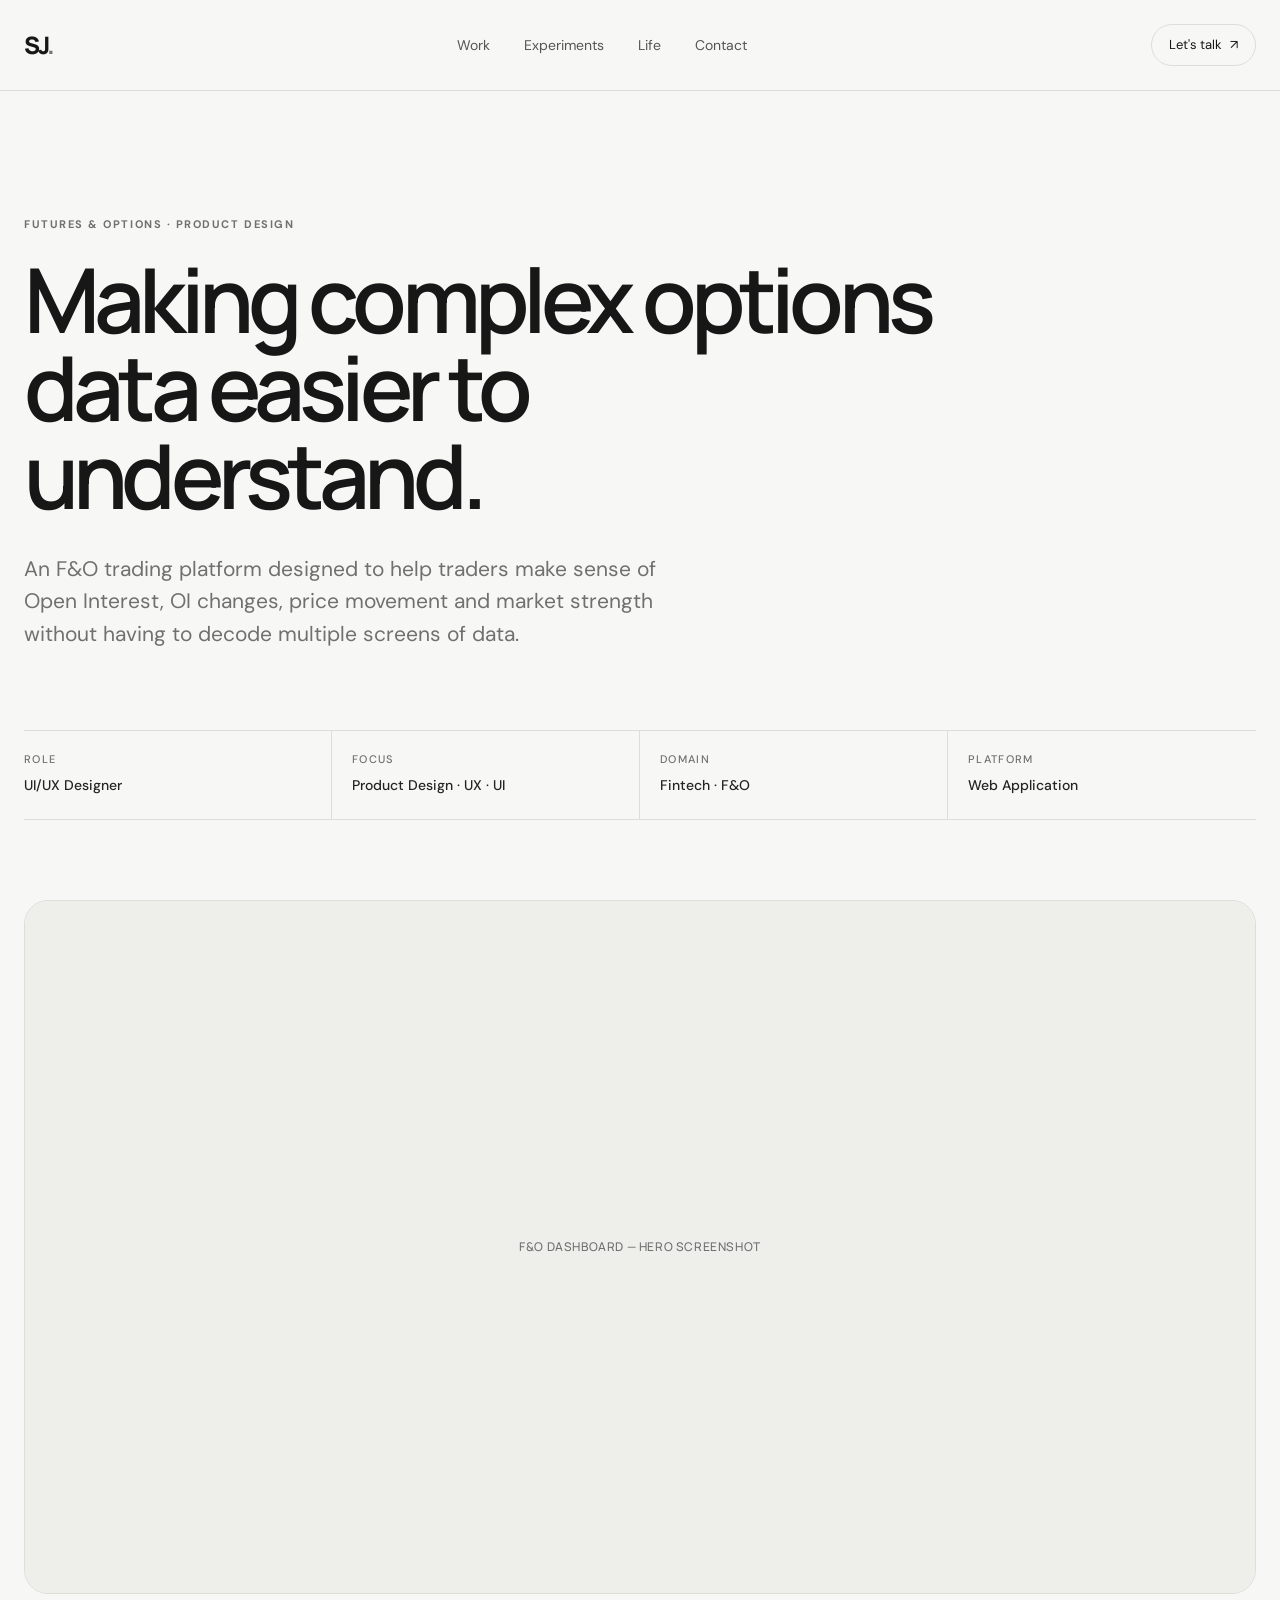
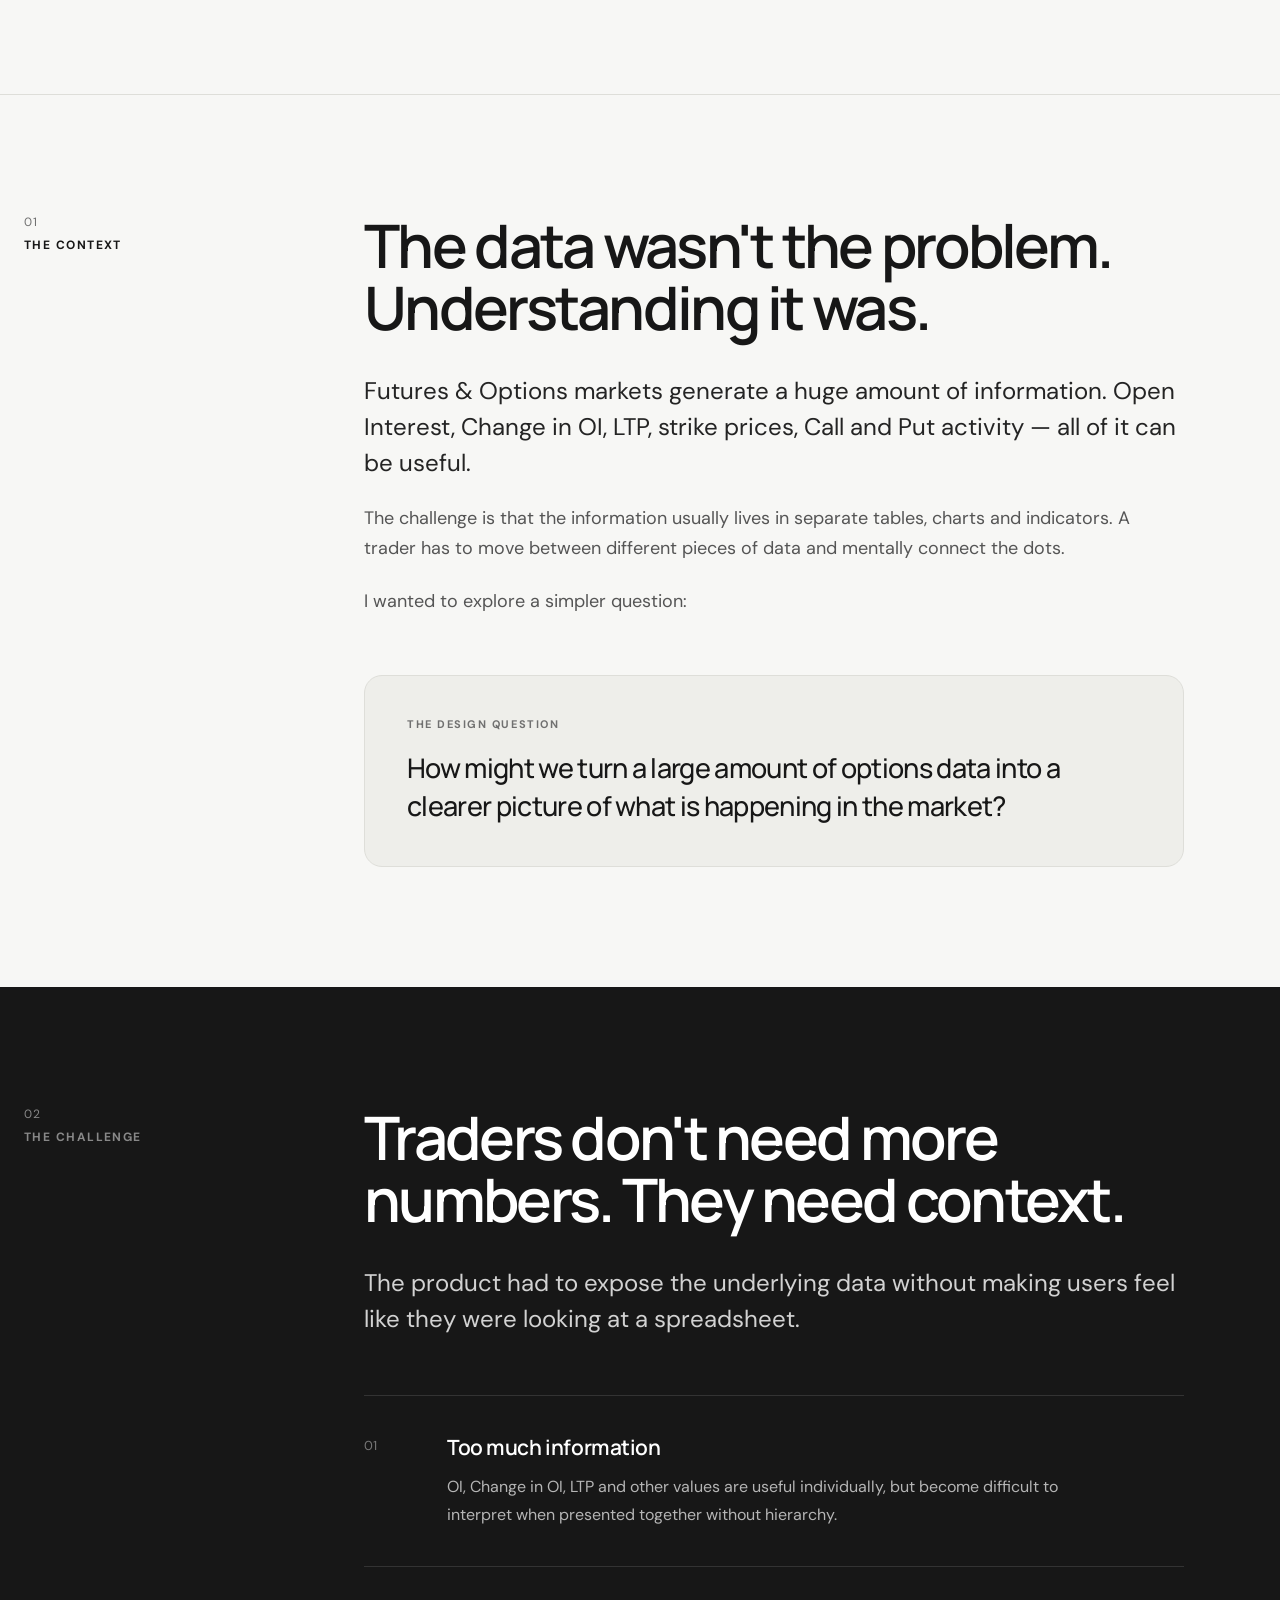
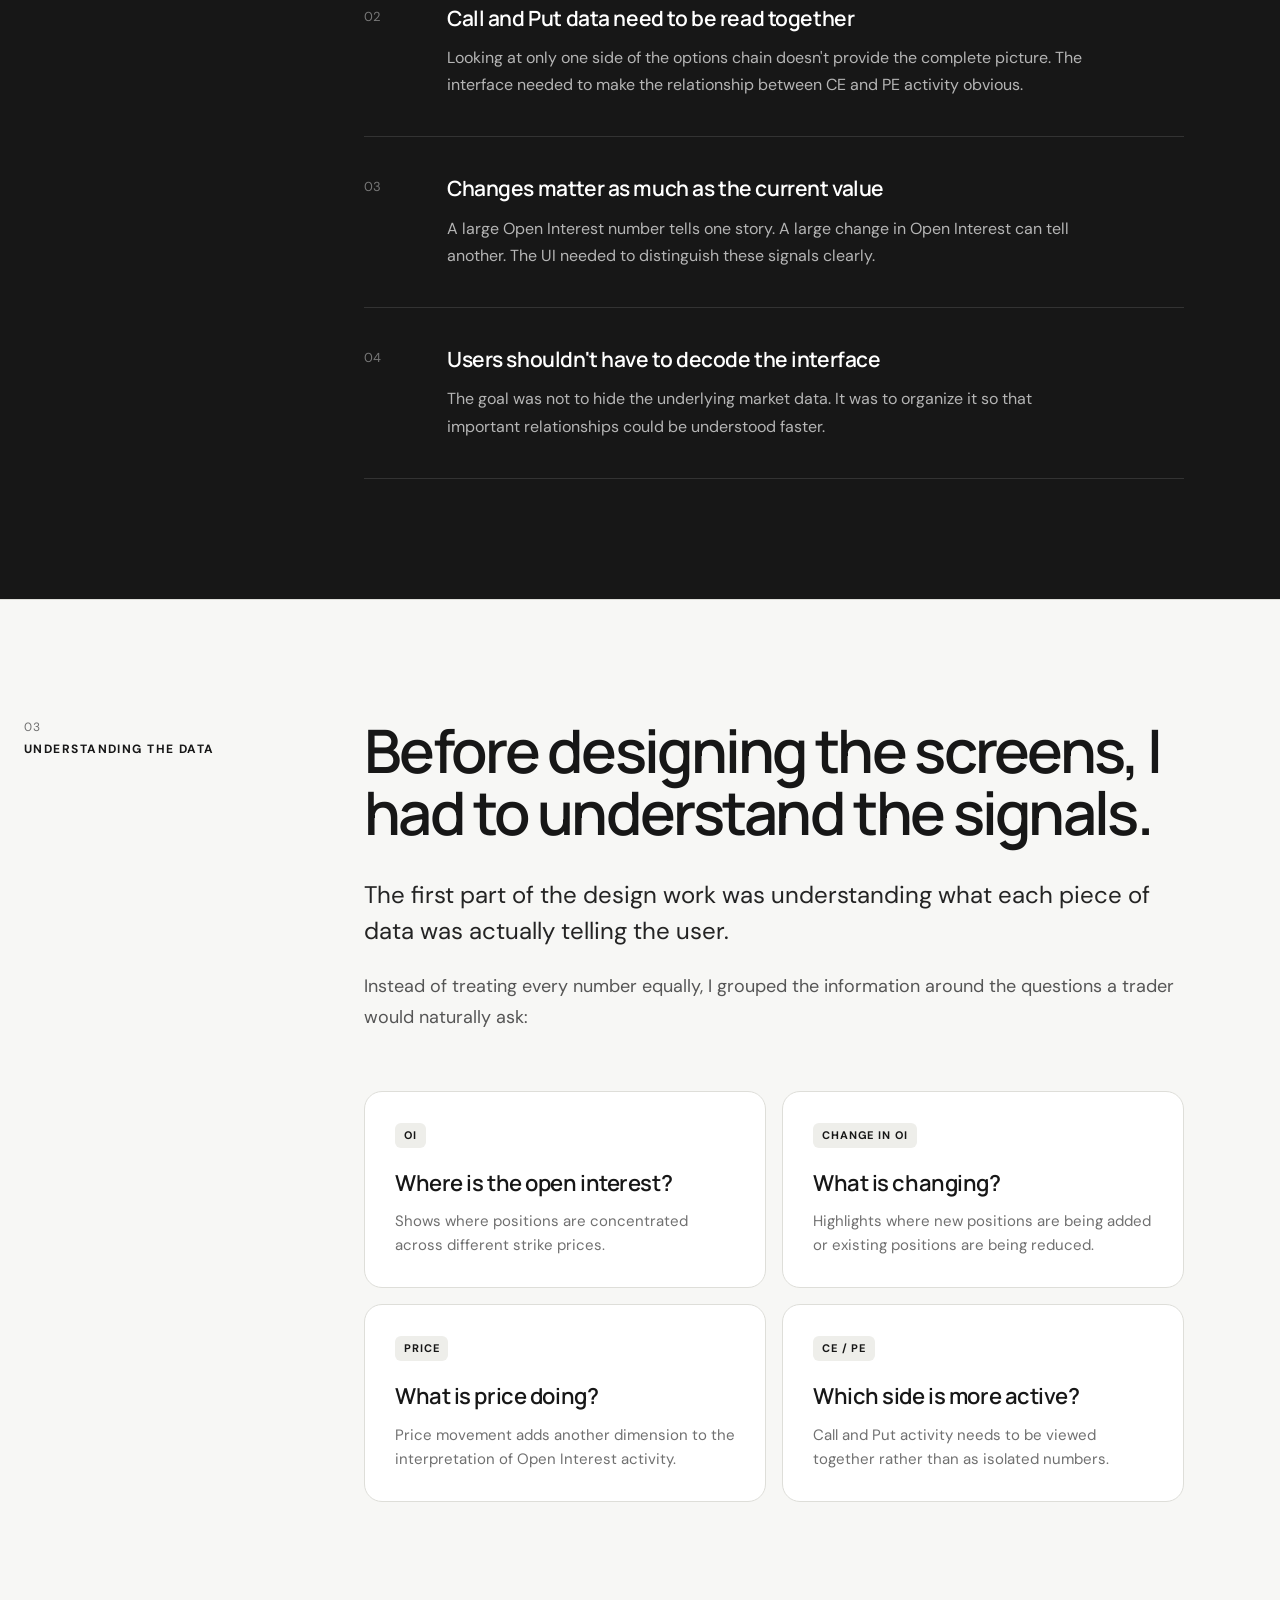
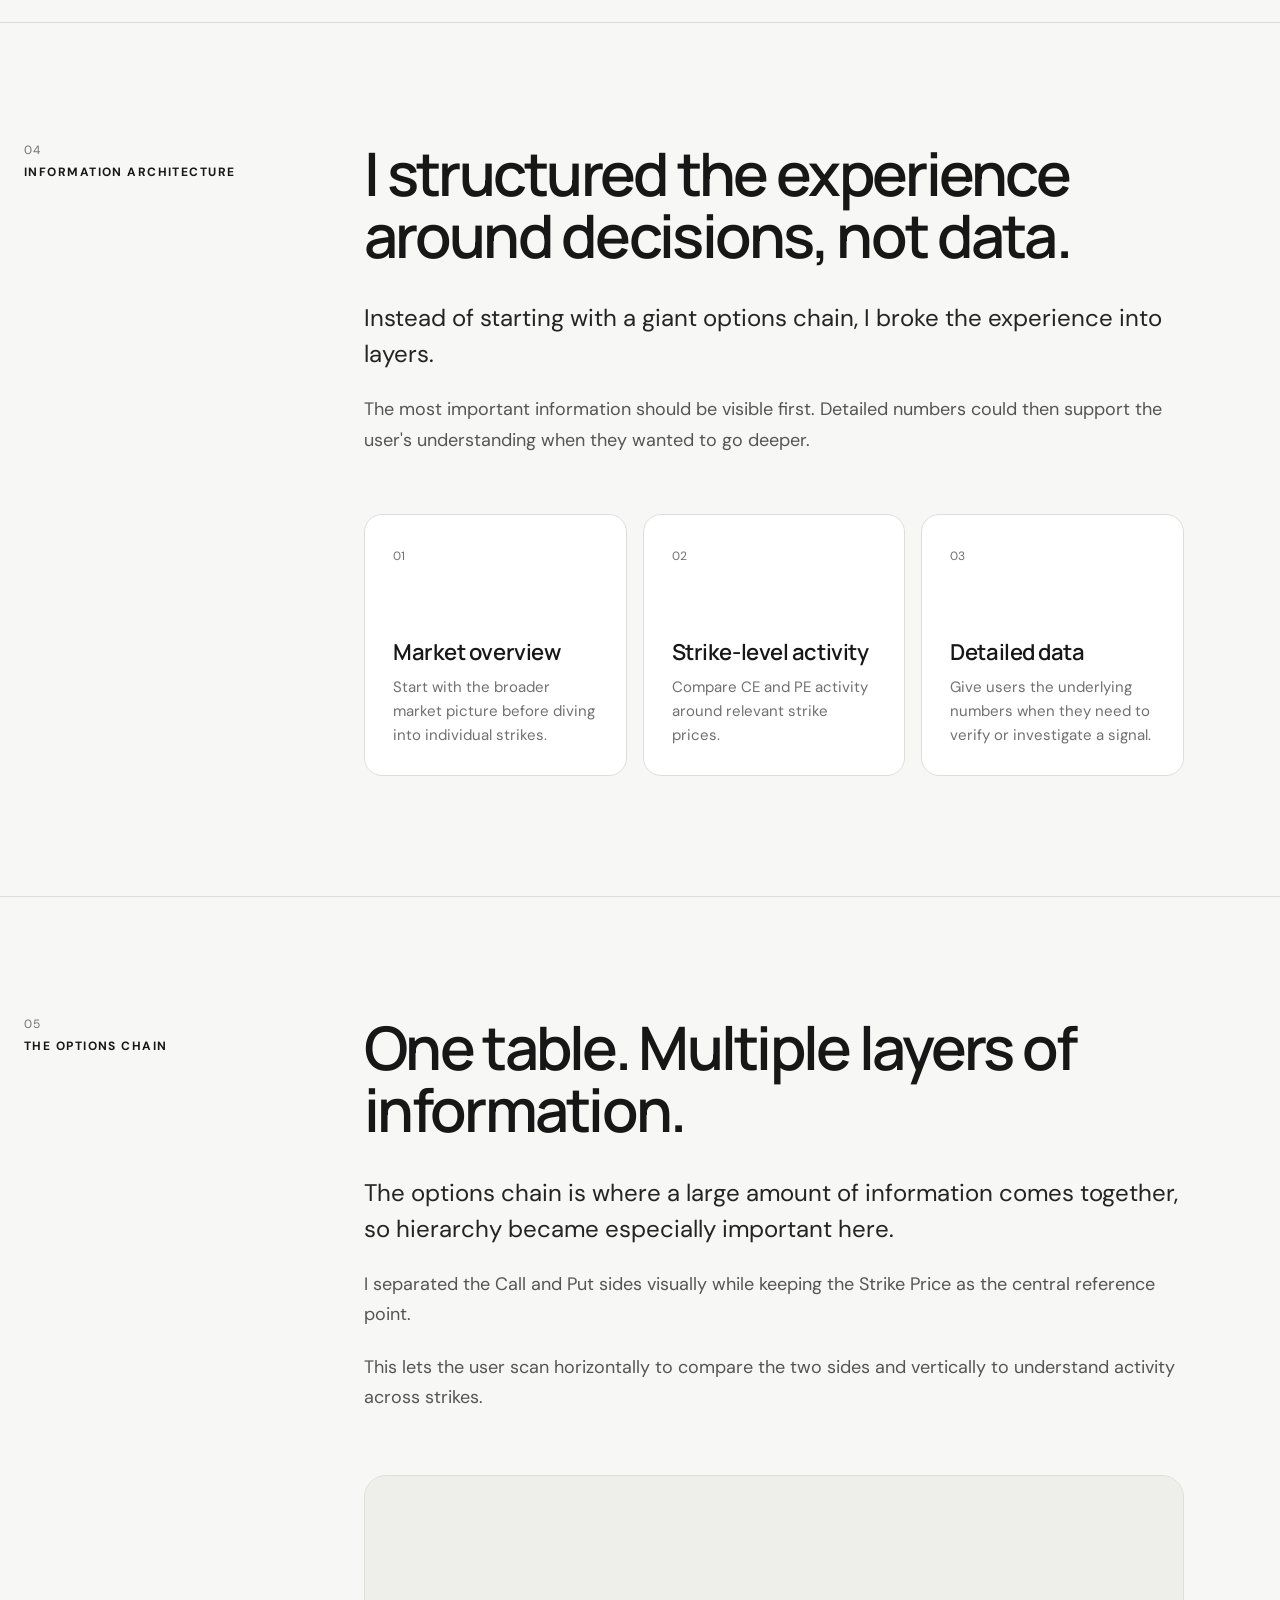
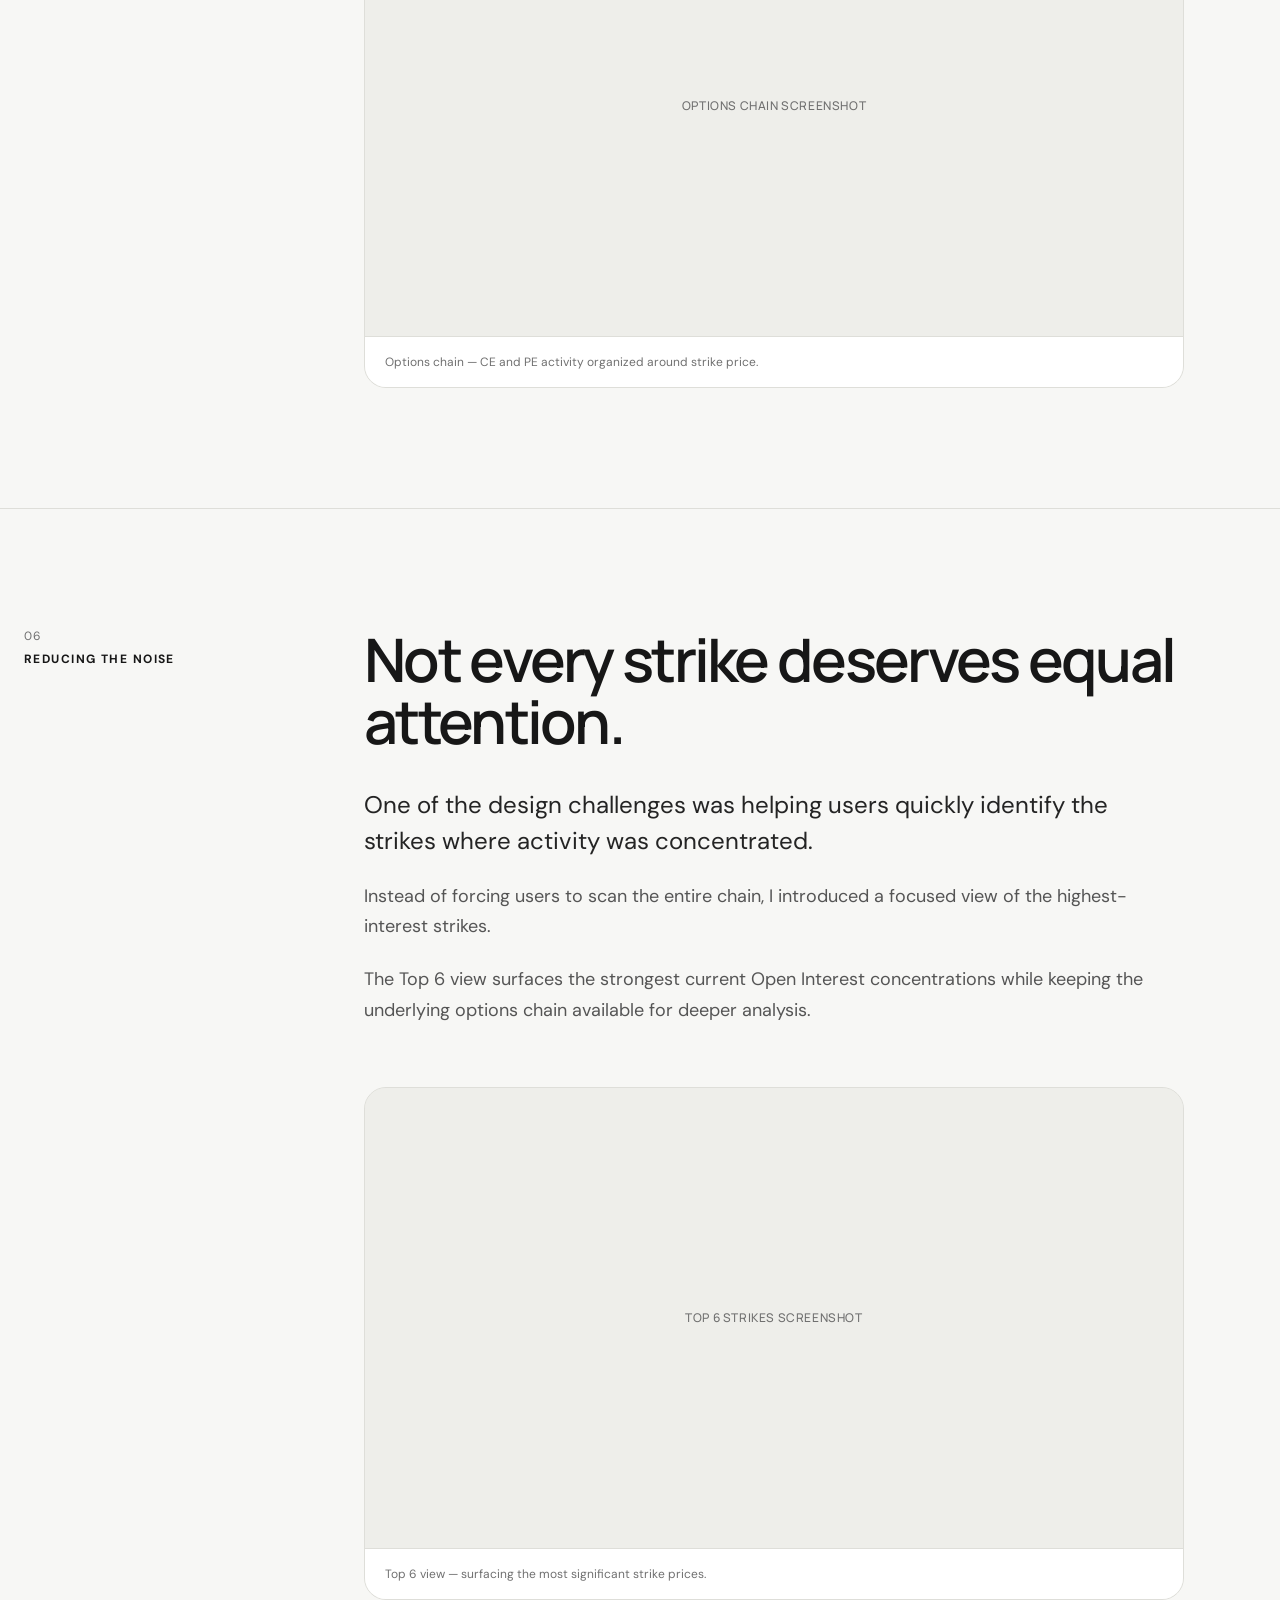
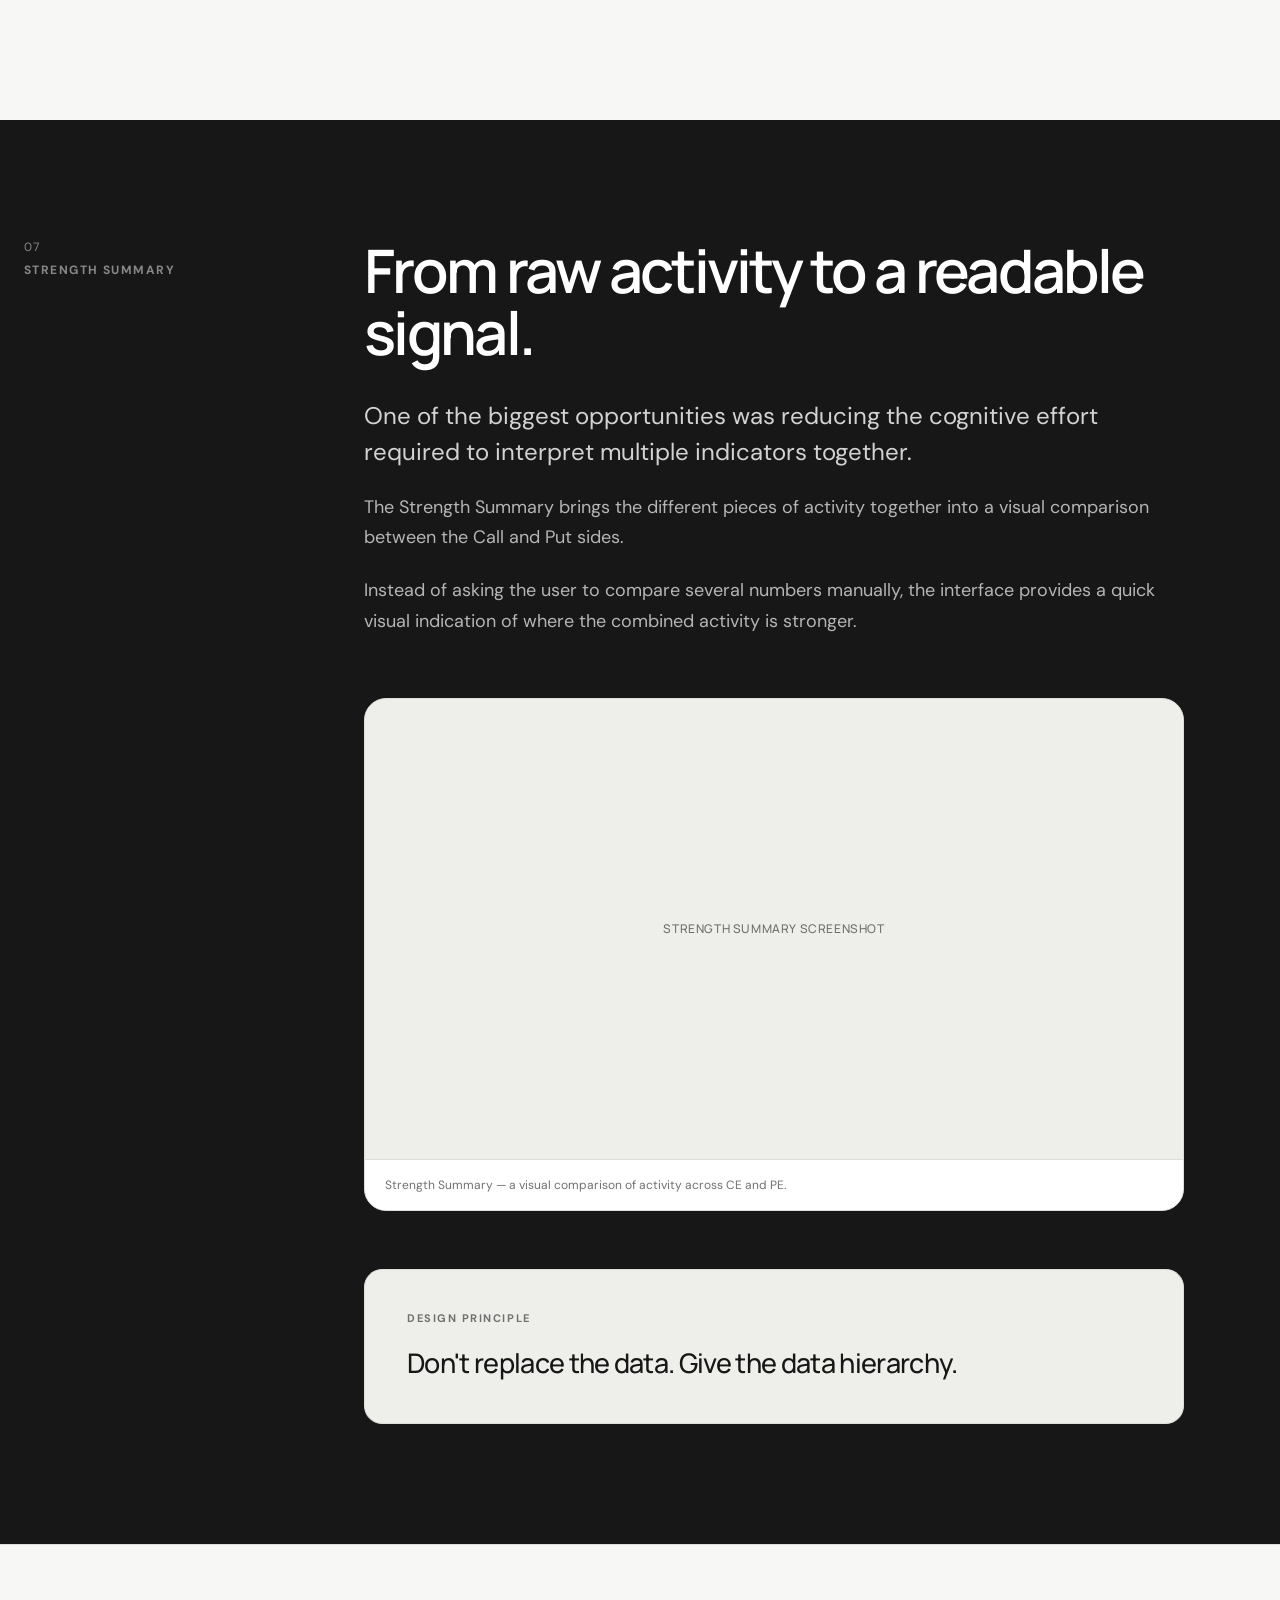
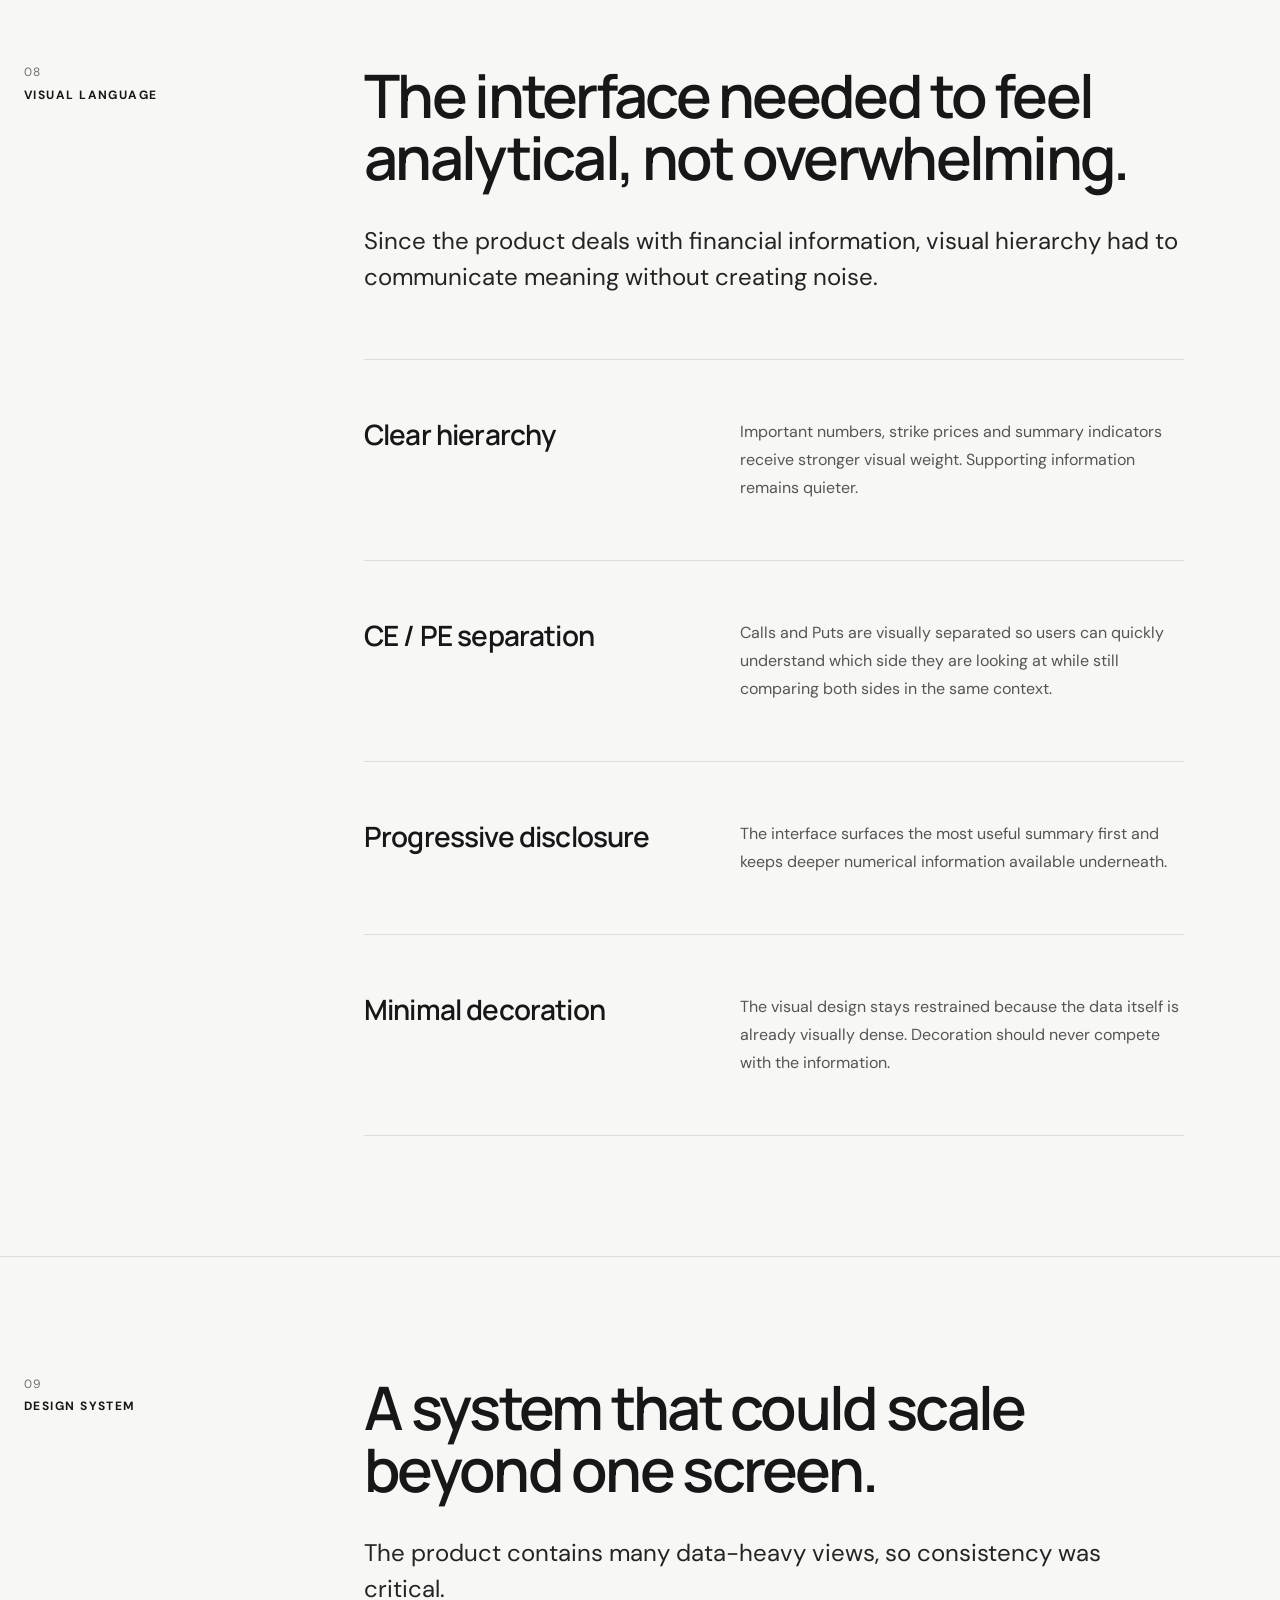
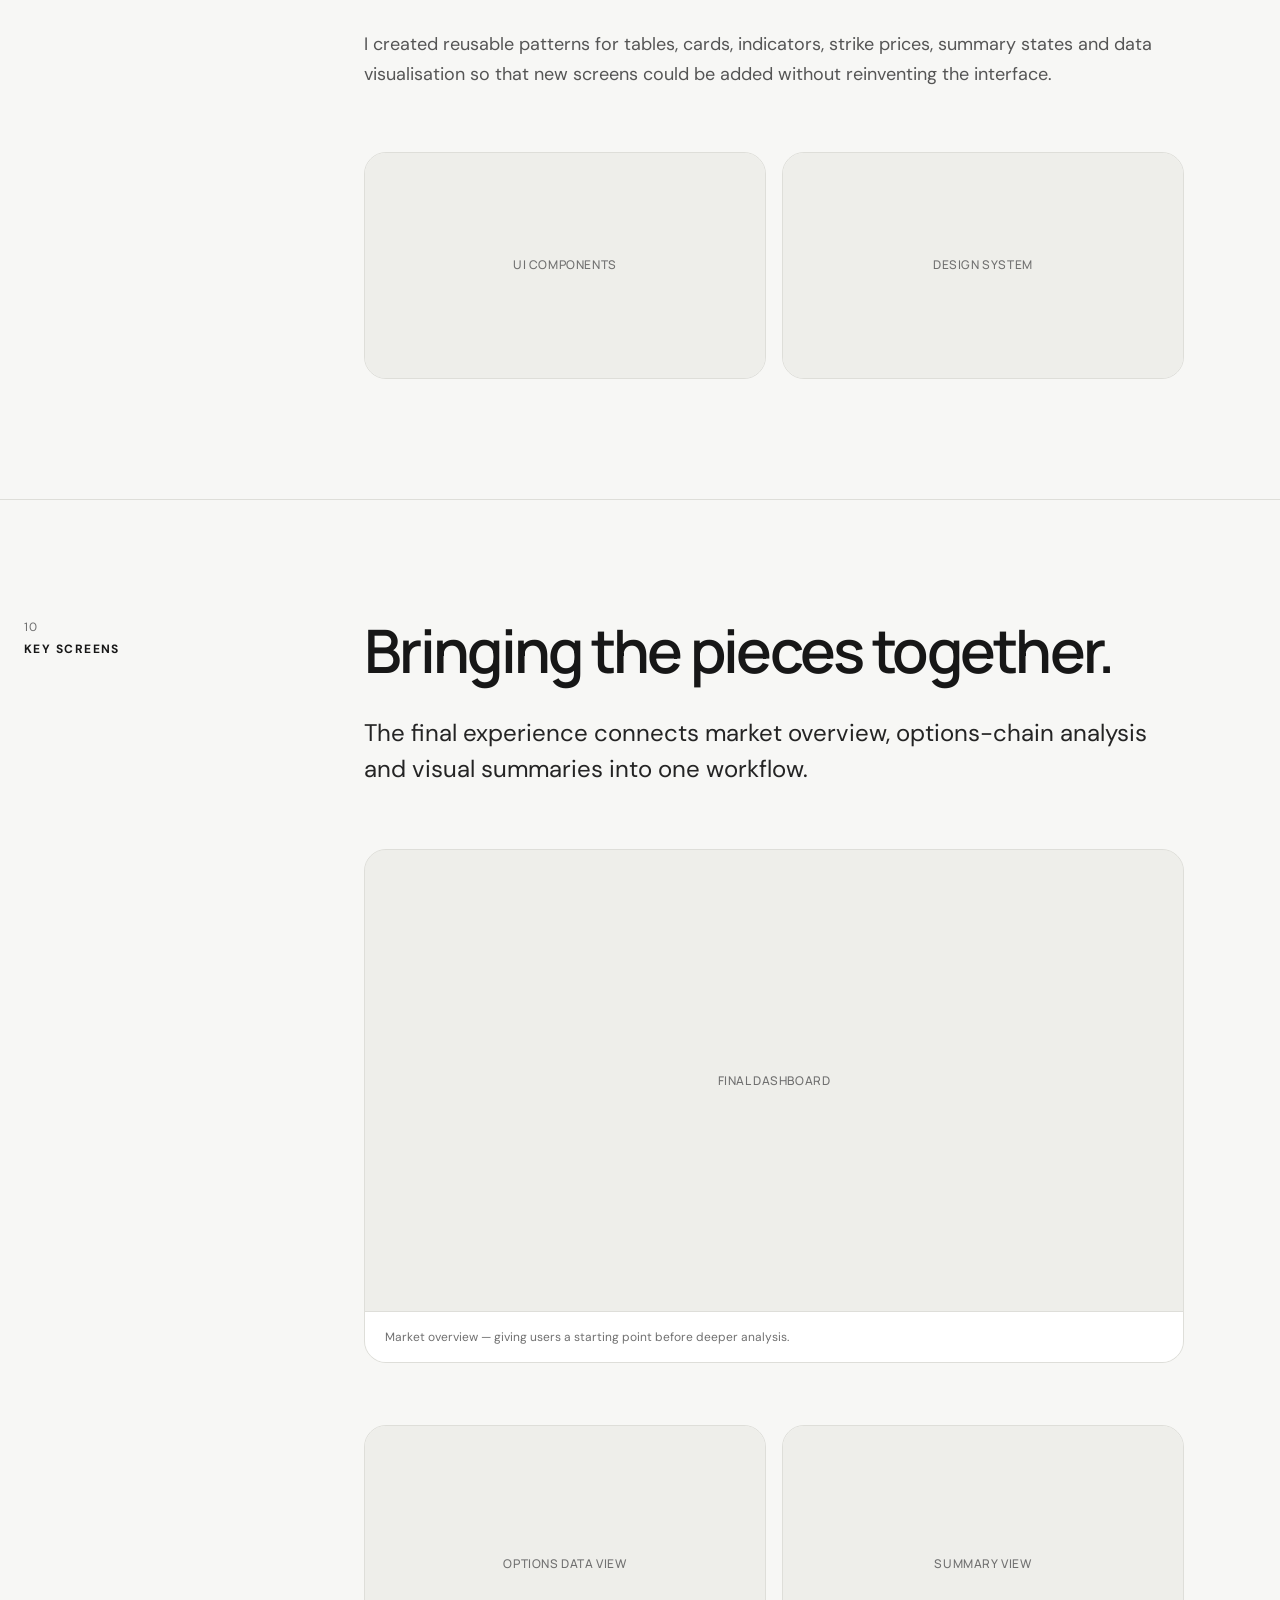
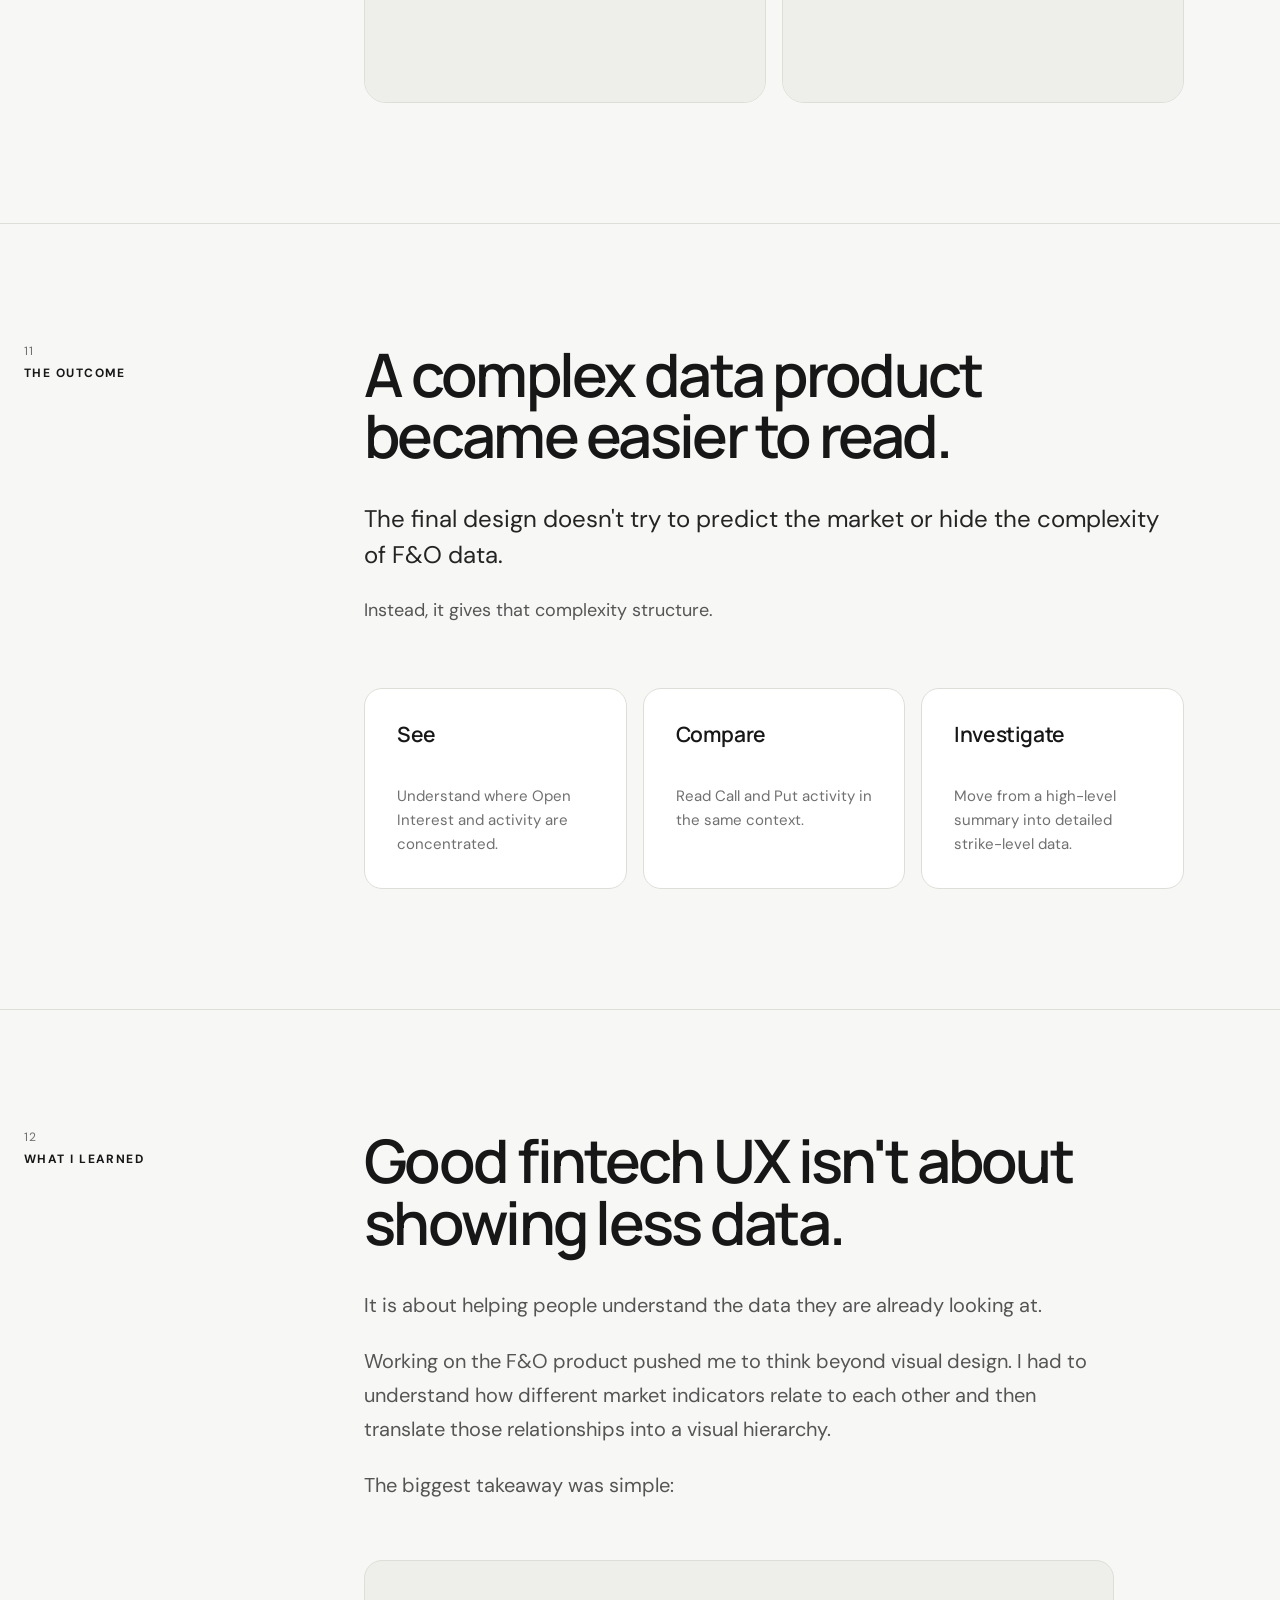
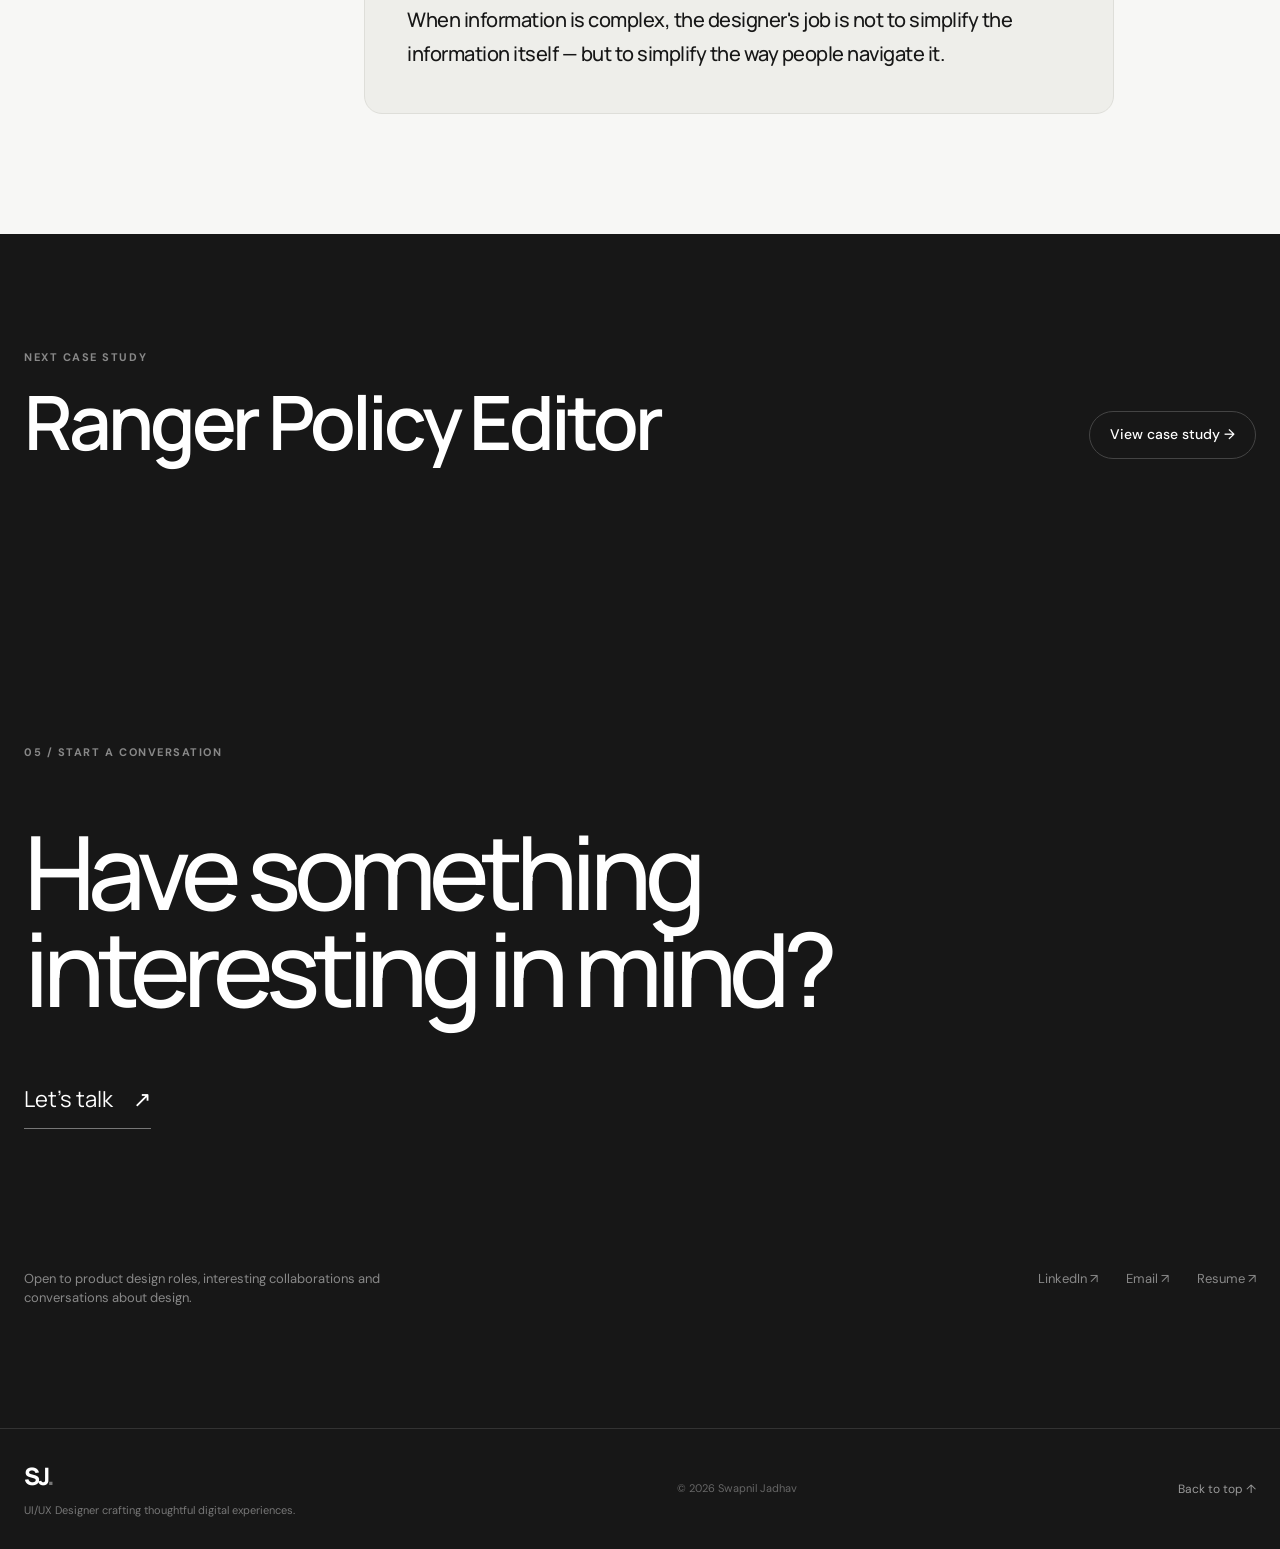
==== fno.html @ 817f6195 "first commit homepage done" ====
<!DOCTYPE html>
<html lang="en">

<head>

  <meta charset="UTF-8" />
  <meta
    name="viewport"
    content="width=device-width, initial-scale=1.0"
  />

  <title>F&O Trading Platform — UX Case Study | Swapnil Jadhav</title>

  <meta
    name="description"
    content="UX case study by Swapnil Jadhav — designing a clearer way to understand Futures & Options market data."
  />

  <!-- Fonts -->
  <link rel="preconnect" href="https://fonts.googleapis.com">
  <link rel="preconnect" href="https://fonts.gstatic.com" crossorigin>

  <link
    href="https://fonts.googleapis.com/css2?family=DM+Sans:wght@400;500;600;700&family=Manrope:wght@400;500;600;700&display=swap"
    rel="stylesheet"
  >

  <!-- Shared portfolio CSS -->
  <link rel="stylesheet" href="css/style.css">

  <!-- Shared case-study CSS -->
  <link rel="stylesheet" href="css/case-study.css">

</head>


<body>


  <!-- =====================================================
       HEADER
  ====================================================== -->

  <header class="site-header">

    <div class="container nav-wrapper">

      <a href="index.html" class="logo">
        SJ<span>.</span>
      </a>

      <nav
        class="main-nav"
        aria-label="Main navigation"
      >

        <a href="index.html#work">
          Work
        </a>

        <a href="index.html#experiments">
          Experiments
        </a>

        <a href="index.html#life">
          Life
        </a>

        <a href="index.html#contact">
          Contact
        </a>

      </nav>

      <a
        href="index.html#contact"
        class="nav-cta"
      >
        Let's talk
        <span>↗</span>
      </a>

      <button
        class="menu-toggle"
        type="button"
        aria-label="Open navigation menu"
      >
        <span></span>
        <span></span>
      </button>

    </div>

  </header>


  <!-- =====================================================
       MAIN
  ====================================================== -->

  <main>


    <!-- =====================================================
         HERO
    ====================================================== -->

    <header class="hero">

      <div class="container">

        <span class="eyebrow">
          Futures & Options · Product Design
        </span>

        <h1>
          Making complex options data easier to understand.
        </h1>

        <p class="hero-intro">
          An F&O trading platform designed to help traders make sense of
          Open Interest, OI changes, price movement and market strength
          without having to decode multiple screens of data.
        </p>


        <!-- HERO META -->

        <div class="hero-meta">

          <div class="meta-item">

            <span class="meta-label">
              Role
            </span>

            <span class="meta-value">
              UI/UX Designer
            </span>

          </div>


          <div class="meta-item">

            <span class="meta-label">
              Focus
            </span>

            <span class="meta-value">
              Product Design · UX · UI
            </span>

          </div>


          <div class="meta-item">

            <span class="meta-label">
              Domain
            </span>

            <span class="meta-value">
              Fintech · F&O
            </span>

          </div>


          <div class="meta-item">

            <span class="meta-label">
              Platform
            </span>

            <span class="meta-value">
              Web Application
            </span>

          </div>

        </div>


        <!-- HERO IMAGE -->

        <div class="hero-image reveal">

          <div class="image-placeholder">
            F&O DASHBOARD — HERO SCREENSHOT
          </div>

        </div>

      </div>

    </header>


    <!-- =====================================================
         01 — THE CONTEXT
    ====================================================== -->

    <section class="case-study-section section-border">

      <div class="container section-grid">


        <div class="section-aside">

          <div class="section-number">
            01
          </div>

          <div class="section-label">
            The context
          </div>

        </div>


        <div class="content reveal">

          <h2>
            The data wasn't the problem.
            Understanding it was.
          </h2>


          <p class="lead">
            Futures & Options markets generate a huge amount of information.
            Open Interest, Change in OI, LTP, strike prices, Call and Put
            activity — all of it can be useful.
          </p>


          <p>
            The challenge is that the information usually lives in separate
            tables, charts and indicators. A trader has to move between
            different pieces of data and mentally connect the dots.
          </p>


          <p>
            I wanted to explore a simpler question:
          </p>


          <div class="insight">

            <div class="insight-label">
              The design question
            </div>

            <p>
              How might we turn a large amount of options data into a
              clearer picture of what is happening in the market?
            </p>

          </div>

        </div>

      </div>

    </section>


    <!-- =====================================================
         02 — THE CHALLENGE
    ====================================================== -->

    <section class="case-study-section dark-section">

      <div class="container section-grid">


        <div class="section-aside">

          <div class="section-number">
            02
          </div>

          <div class="section-label">
            The challenge
          </div>

        </div>


        <div class="content reveal">

          <h2>
            Traders don't need more numbers.
            They need context.
          </h2>


          <p class="lead">
            The product had to expose the underlying data without making
            users feel like they were looking at a spreadsheet.
          </p>


          <div class="problem-list">


            <div class="problem-item">

              <div class="num">
                01
              </div>

              <div>

                <h3>
                  Too much information
                </h3>

                <p>
                  OI, Change in OI, LTP and other values are useful
                  individually, but become difficult to interpret when
                  presented together without hierarchy.
                </p>

              </div>

            </div>


            <div class="problem-item">

              <div class="num">
                02
              </div>

              <div>

                <h3>
                  Call and Put data need to be read together
                </h3>

                <p>
                  Looking at only one side of the options chain doesn't
                  provide the complete picture. The interface needed to
                  make the relationship between CE and PE activity obvious.
                </p>

              </div>

            </div>


            <div class="problem-item">

              <div class="num">
                03
              </div>

              <div>

                <h3>
                  Changes matter as much as the current value
                </h3>

                <p>
                  A large Open Interest number tells one story. A large
                  change in Open Interest can tell another. The UI needed
                  to distinguish these signals clearly.
                </p>

              </div>

            </div>


            <div class="problem-item">

              <div class="num">
                04
              </div>

              <div>

                <h3>
                  Users shouldn't have to decode the interface
                </h3>

                <p>
                  The goal was not to hide the underlying market data.
                  It was to organize it so that important relationships
                  could be understood faster.
                </p>

              </div>

            </div>


          </div>

        </div>

      </div>

    </section>


    <!-- =====================================================
         03 — UNDERSTANDING THE DATA
    ====================================================== -->

    <section class="case-study-section section-border">

      <div class="container section-grid">


        <div class="section-aside">

          <div class="section-number">
            03
          </div>

          <div class="section-label">
            Understanding the data
          </div>

        </div>


        <div class="content reveal">

          <h2>
            Before designing the screens,
            I had to understand the signals.
          </h2>


          <p class="lead">
            The first part of the design work was understanding what each
            piece of data was actually telling the user.
          </p>


          <p>
            Instead of treating every number equally, I grouped the
            information around the questions a trader would naturally ask:
          </p>


          <div class="data-grid">


            <div class="data-card">

              <span class="tag">
                OI
              </span>

              <h3>
                Where is the open interest?
              </h3>

              <p>
                Shows where positions are concentrated across different
                strike prices.
              </p>

            </div>


            <div class="data-card">

              <span class="tag">
                CHANGE IN OI
              </span>

              <h3>
                What is changing?
              </h3>

              <p>
                Highlights where new positions are being added or existing
                positions are being reduced.
              </p>

            </div>


            <div class="data-card">

              <span class="tag">
                PRICE
              </span>

              <h3>
                What is price doing?
              </h3>

              <p>
                Price movement adds another dimension to the interpretation
                of Open Interest activity.
              </p>

            </div>


            <div class="data-card">

              <span class="tag">
                CE / PE
              </span>

              <h3>
                Which side is more active?
              </h3>

              <p>
                Call and Put activity needs to be viewed together rather
                than as isolated numbers.
              </p>

            </div>


          </div>

        </div>

      </div>

    </section>


    <!-- =====================================================
         04 — INFORMATION ARCHITECTURE
    ====================================================== -->

    <section class="case-study-section section-border">

      <div class="container section-grid">


        <div class="section-aside">

          <div class="section-number">
            04
          </div>

          <div class="section-label">
            Information architecture
          </div>

        </div>


        <div class="content reveal">

          <h2>
            I structured the experience
            around decisions, not data.
          </h2>


          <p class="lead">
            Instead of starting with a giant options chain, I broke the
            experience into layers.
          </p>


          <p>
            The most important information should be visible first.
            Detailed numbers could then support the user's understanding
            when they wanted to go deeper.
          </p>


          <div class="story-grid">


            <div class="story-card">

              <span>
                01
              </span>

              <h3>
                Market overview
              </h3>

              <p>
                Start with the broader market picture before diving into
                individual strikes.
              </p>

            </div>


            <div class="story-card">

              <span>
                02
              </span>

              <h3>
                Strike-level activity
              </h3>

              <p>
                Compare CE and PE activity around relevant strike prices.
              </p>

            </div>


            <div class="story-card">

              <span>
                03
              </span>

              <h3>
                Detailed data
              </h3>

              <p>
                Give users the underlying numbers when they need to verify
                or investigate a signal.
              </p>

            </div>


          </div>

        </div>

      </div>

    </section>


    <!-- =====================================================
         05 — THE OPTIONS CHAIN
    ====================================================== -->

    <section class="case-study-section section-border">

      <div class="container section-grid">


        <div class="section-aside">

          <div class="section-number">
            05
          </div>

          <div class="section-label">
            The options chain
          </div>

        </div>


        <div class="content reveal">

          <h2>
            One table.
            Multiple layers of information.
          </h2>


          <p class="lead">
            The options chain is where a large amount of information comes
            together, so hierarchy became especially important here.
          </p>


          <p>
            I separated the Call and Put sides visually while keeping the
            Strike Price as the central reference point.
          </p>


          <p>
            This lets the user scan horizontally to compare the two sides
            and vertically to understand activity across strikes.
          </p>


          <div class="showcase">

            <div class="image-placeholder">
              OPTIONS CHAIN SCREENSHOT
            </div>

            <div class="caption">
              Options chain — CE and PE activity organized around strike price.
            </div>

          </div>

        </div>

      </div>

    </section>


    <!-- =====================================================
         06 — TOP 6
    ====================================================== -->

    <section class="case-study-section section-border">

      <div class="container section-grid">


        <div class="section-aside">

          <div class="section-number">
            06
          </div>

          <div class="section-label">
            Reducing the noise
          </div>

        </div>


        <div class="content reveal">

          <h2>
            Not every strike deserves
            equal attention.
          </h2>


          <p class="lead">
            One of the design challenges was helping users quickly identify
            the strikes where activity was concentrated.
          </p>


          <p>
            Instead of forcing users to scan the entire chain, I introduced
            a focused view of the highest-interest strikes.
          </p>


          <p>
            The Top 6 view surfaces the strongest current Open Interest
            concentrations while keeping the underlying options chain
            available for deeper analysis.
          </p>


          <div class="showcase">

            <div class="image-placeholder">
              TOP 6 STRIKES SCREENSHOT
            </div>

            <div class="caption">
              Top 6 view — surfacing the most significant strike prices.
            </div>

          </div>

        </div>

      </div>

    </section>


    <!-- =====================================================
         07 — STRENGTH SUMMARY
    ====================================================== -->

    <section class="case-study-section dark-section">

      <div class="container section-grid">


        <div class="section-aside">

          <div class="section-number">
            07
          </div>

          <div class="section-label">
            Strength summary
          </div>

        </div>


        <div class="content reveal">

          <h2>
            From raw activity
            to a readable signal.
          </h2>


          <p class="lead">
            One of the biggest opportunities was reducing the cognitive
            effort required to interpret multiple indicators together.
          </p>


          <p>
            The Strength Summary brings the different pieces of activity
            together into a visual comparison between the Call and Put sides.
          </p>


          <p>
            Instead of asking the user to compare several numbers manually,
            the interface provides a quick visual indication of where the
            combined activity is stronger.
          </p>


          <div class="showcase">

            <div class="image-placeholder">
              STRENGTH SUMMARY SCREENSHOT
            </div>

            <div class="caption">
              Strength Summary — a visual comparison of activity across CE and PE.
            </div>

          </div>


          <div class="insight insight-dark">

            <div class="insight-label">
              Design principle
            </div>

            <p>
              Don't replace the data. Give the data hierarchy.
            </p>

          </div>

        </div>

      </div>

    </section>


    <!-- =====================================================
         08 — VISUAL LANGUAGE
    ====================================================== -->

    <section class="case-study-section section-border">

      <div class="container section-grid">


        <div class="section-aside">

          <div class="section-number">
            08
          </div>

          <div class="section-label">
            Visual language
          </div>

        </div>


        <div class="content reveal">

          <h2>
            The interface needed
            to feel analytical, not overwhelming.
          </h2>


          <p class="lead">
            Since the product deals with financial information, visual
            hierarchy had to communicate meaning without creating noise.
          </p>


          <div class="decision-list">


            <div class="decision">

              <h3>
                Clear hierarchy
              </h3>

              <p>
                Important numbers, strike prices and summary indicators
                receive stronger visual weight. Supporting information
                remains quieter.
              </p>

            </div>


            <div class="decision">

              <h3>
                CE / PE separation
              </h3>

              <p>
                Calls and Puts are visually separated so users can quickly
                understand which side they are looking at while still
                comparing both sides in the same context.
              </p>

            </div>


            <div class="decision">

              <h3>
                Progressive disclosure
              </h3>

              <p>
                The interface surfaces the most useful summary first and
                keeps deeper numerical information available underneath.
              </p>

            </div>


            <div class="decision">

              <h3>
                Minimal decoration
              </h3>

              <p>
                The visual design stays restrained because the data itself
                is already visually dense. Decoration should never compete
                with the information.
              </p>

            </div>


          </div>

        </div>

      </div>

    </section>


    <!-- =====================================================
         09 — DESIGN SYSTEM
    ====================================================== -->

    <section class="case-study-section section-border">

      <div class="container section-grid">


        <div class="section-aside">

          <div class="section-number">
            09
          </div>

          <div class="section-label">
            Design system
          </div>

        </div>


        <div class="content reveal">

          <h2>
            A system that could
            scale beyond one screen.
          </h2>


          <p class="lead">
            The product contains many data-heavy views, so consistency was
            critical.
          </p>


          <p>
            I created reusable patterns for tables, cards, indicators,
            strike prices, summary states and data visualisation so that
            new screens could be added without reinventing the interface.
          </p>


          <div class="two-images">


            <div class="showcase">

              <div class="image-placeholder">
                UI COMPONENTS
              </div>

            </div>


            <div class="showcase">

              <div class="image-placeholder">
                DESIGN SYSTEM
              </div>

            </div>


          </div>

        </div>

      </div>

    </section>


    <!-- =====================================================
         10 — KEY SCREENS
    ====================================================== -->

    <section class="case-study-section section-border">

      <div class="container section-grid">


        <div class="section-aside">

          <div class="section-number">
            10
          </div>

          <div class="section-label">
            Key screens
          </div>

        </div>


        <div class="content reveal">

          <h2>
            Bringing the pieces together.
          </h2>


          <p class="lead">
            The final experience connects market overview, options-chain
            analysis and visual summaries into one workflow.
          </p>


          <div class="showcase">

            <div class="image-placeholder">
              FINAL DASHBOARD
            </div>

            <div class="caption">
              Market overview — giving users a starting point before deeper analysis.
            </div>

          </div>


          <div class="two-images">


            <div class="showcase">

              <div class="image-placeholder">
                OPTIONS DATA VIEW
              </div>

              <div class="caption">
                Detailed options data.
              </div>

            </div>


            <div class="showcase">

              <div class="image-placeholder">
                SUMMARY VIEW
              </div>

              <div class="caption">
                Condensed market summary.
              </div>

            </div>


          </div>

        </div>

      </div>

    </section>


    <!-- =====================================================
         11 — OUTCOME
    ====================================================== -->

    <section class="case-study-section section-border">

      <div class="container section-grid">


        <div class="section-aside">

          <div class="section-number">
            11
          </div>

          <div class="section-label">
            The outcome
          </div>

        </div>


        <div class="content reveal">

          <h2>
            A complex data product
            became easier to read.
          </h2>


          <p class="lead">
            The final design doesn't try to predict the market or hide the
            complexity of F&O data.
          </p>


          <p>
            Instead, it gives that complexity structure.
          </p>


          <div class="outcome-grid">


            <div class="outcome-card flex-column ">

              <h3>
                See
              </h3>

              <p>
                Understand where Open Interest and activity are concentrated.
              </p>

            </div>


            <div class="outcome-card flex-column ">

              <h3>
                Compare
              </h3>

              <p>
                Read Call and Put activity in the same context.
              </p>

            </div>


            <div class="outcome-card flex-column ">

              <h3>
                Investigate
              </h3>

              <p>
                Move from a high-level summary into detailed strike-level data.
              </p>

            </div>


          </div>

        </div>

      </div>

    </section>


    <!-- =====================================================
         12 — WHAT I LEARNED
    ====================================================== -->

    <section class="case-study-section section-border">

      <div class="container section-grid">


        <div class="section-aside">

          <div class="section-number">
            12
          </div>

          <div class="section-label">
            What I learned
          </div>

        </div>


        <div class="content reflection reveal">

          <h2>
            Good fintech UX isn't about
            showing less data.
          </h2>


          <p>
            It is about helping people understand the data they are already
            looking at.
          </p>


          <p>
            Working on the F&O product pushed me to think beyond visual
            design. I had to understand how different market indicators
            relate to each other and then translate those relationships
            into a visual hierarchy.
          </p>


          <p>
            The biggest takeaway was simple:
          </p>


          <div class="insight">

            <p>
              When information is complex, the designer's job is not to
              simplify the information itself — but to simplify the way
              people navigate it.
            </p>

          </div>

        </div>

      </div>

    </section>


    <!-- =====================================================
         NEXT PROJECT
    ====================================================== -->

    <section class="next-project">

      <div class="container next-project-inner">


        <div>

          <span class="eyebrow">
            Next case study
          </span>

          <h2>
            Ranger Policy Editor
          </h2>

        </div>


        <a
          href="ranger.html"
          class="next-link"
        >
          View case study →
        </a>


      </div>

    </section>


    <!-- =====================================================
         CONTACT
    ====================================================== -->

    <section
      class="contact-section"
      id="contact"
    >

      <div class="container">

        <span class="eyebrow">
          05 / Start a conversation
        </span>


        <h2>
          Have something
          <br>
          interesting in mind?
        </h2>


        <a
          href="mailto:hello@example.com"
          class="contact-link"
        >
          Let's talk
          <span>↗</span>
        </a>


        <div class="contact-bottom">


          <p>
            Open to product design roles,
            interesting collaborations and
            conversations about design.
          </p>


          <div class="social-links">

            <a
              href="#"
              target="_blank"
              rel="noopener noreferrer"
            >
              LinkedIn ↗
            </a>

            <a href="mailto:hello@example.com">
              Email ↗
            </a>

            <a href="#">
              Resume ↗
            </a>

          </div>


        </div>

      </div>

    </section>


  </main>


  <!-- =====================================================
       FOOTER
  ====================================================== -->

  <footer class="site-footer">

    <div class="container footer-inner">


      <div>

        <a
          href="index.html"
          class="logo"
        >
          SJ<span>.</span>
        </a>


        <p>
          UI/UX Designer crafting thoughtful
          digital experiences.
        </p>

      </div>


      <span>
        © 2026 Swapnil Jadhav
      </span>


      <a
        href="#"
        class="back-top"
      >
        Back to top ↑
      </a>


    </div>

  </footer>


  <!-- =====================================================
       JAVASCRIPT
  ====================================================== -->

  <script>

    /* =====================================================
       REVEAL ON SCROLL
    ====================================================== */

    const revealElements =
      document.querySelectorAll(".reveal");


    const observer =
      new IntersectionObserver(
        (entries) => {

          entries.forEach((entry) => {

            if (entry.isIntersecting) {

              entry.target.classList.add("visible");

              observer.unobserve(entry.target);

            }

          });

        },
        {
          threshold: 0.12
        }
      );


    revealElements.forEach((element) => {

      observer.observe(element);

    });


    /* =====================================================
       BACK TO TOP
    ====================================================== */

    const backTop =
      document.querySelector(".back-top");


    if (backTop) {

      backTop.addEventListener(
        "click",
        (event) => {

          event.preventDefault();

          window.scrollTo({
            top: 0,
            behavior: "smooth"
          });

        }
      );

    }


    /* =====================================================
       MOBILE MENU
    ====================================================== */

    const menuToggle =
      document.querySelector(".menu-toggle");


    if (menuToggle) {

      menuToggle.addEventListener(
        "click",
        () => {

          window.location.href = "index.html";

        }
      );

    }

  </script>


</body>

</html>
---- css/style.css ----
/* =====================================================
   RESET
===================================================== */

* {
  margin: 0;
  padding: 0;
  box-sizing: border-box;
}


html {
  scroll-behavior: smooth;
}


body {
  font-family: "DM Sans", sans-serif;
  background: #f7f7f5;
  color: #171717;
  line-height: 1.5;
}


img {
  width: 100%;
  display: block;
}


a {
  color: inherit;
  text-decoration: none;
}


button {
  font: inherit;
}



/* =====================================================
   VARIABLES
===================================================== */

:root {

  --background: #f7f7f5;

  --text: #171717;

  --muted: #707070;

  --border: #deded9;

  --dark: #171717;

  --container: 1240px;

  --section-space: 150px;

}



/* =====================================================
   GLOBAL
===================================================== */

.container {

  width: min(calc(100% - 64px),
      var(--container));

  margin: 0 auto;

}


.section {

  padding: var(--section-space) 0;

}


.eyebrow {

  display: inline-flex;

  align-items: center;

  gap: 8px;

  font-size: 12px;

  font-weight: 600;

  letter-spacing: .08em;

  text-transform: uppercase;

  color: var(--muted);

}



/* =====================================================
   HEADER
===================================================== */

.site-header {

  position: absolute;

  top: 0;

  left: 0;

  width: 100%;

  z-index: 100;

}


.nav-wrapper {

  height: 90px;

  display: flex;

  align-items: center;

  justify-content: space-between;

}


.logo {

  font-family: "Manrope", sans-serif;

  font-size: 24px;

  font-weight: 800;

  letter-spacing: -.08em;

}


.logo span {

  color: #777;

}


.main-nav {

  display: flex;

  gap: 34px;

}


.main-nav a {

  font-size: 14px;

  color: #555;

  transition: color .25s ease;

}


.main-nav a:hover {

  color: #000;

}


.nav-cta {

  display: flex;

  align-items: center;

  gap: 8px;

  padding: 10px 17px;

  border: 1px solid var(--border);

  border-radius: 100px;

  font-size: 13px;

  transition: all .25s ease;

}


.nav-cta:hover {

  background: #171717;

  color: #fff;

  border-color: #171717;

}


.menu-toggle {

  display: none;

  border: 0;

  background: none;

  cursor: pointer;

}


.menu-toggle span {

  display: block;

  width: 24px;

  height: 1px;

  margin: 6px 0;

  background: #171717;

}



/* =====================================================
   HERO
===================================================== */

.hero {

  min-height: 100vh;

  padding: 180px 0 100px;

  display: flex;

  align-items: center;

}


.hero-top {

  display: flex;

  align-items: center;

  justify-content: space-between;

  margin-bottom: 64px;

}


.availability {

  display: flex;

  align-items: center;

  gap: 8px;

  color: var(--muted);

  font-size: 12px;

}


.status-dot {

  width: 7px;

  height: 7px;

  border-radius: 50%;

  background: #3c9b58;

}


.hero h1 {

  max-width: 1100px;

  font-family: "Manrope", sans-serif;

  font-size: clamp(48px,
      7.2vw,
      106px);

  font-weight: 500;

  line-height: .98;

  letter-spacing: -.065em;

}


.hero h1 span,
.section-heading h2 span {

  color: #8c8c8c;

}


.hero-bottom {

  display: flex;

  align-items: flex-end;

  justify-content: space-between;

  gap: 50px;

  margin-top: 70px;

}


.hero-description {

  max-width: 470px;

  color: #656565;

  font-size: 17px;

  line-height: 1.65;

}


.text-link {

  display: flex;

  align-items: center;

  gap: 15px;

  padding-bottom: 8px;

  border-bottom: 1px solid #222;

  font-size: 14px;

  font-weight: 600;

}



/* =====================================================
   SECTION HEADINGS
===================================================== */

.section-heading {

  display: grid;

  /* grid-template-columns:
    minmax(0, 1fr) 360px; */
  grid-template-columns: 1fr;


  gap: 36px;

  margin-bottom: 64px;

}


.section-heading h2 {

  margin-top: 24px;

  font-family: "Manrope", sans-serif;

  font-size: clamp(42px,
      5vw,
      70px);

  font-weight: 500;

  line-height: 1;

  letter-spacing: -.055em;

}


.section-heading>p {

  align-self: end;

  color: var(--muted);

  font-size: 15px;

  line-height: 1.7;

}



/* =====================================================
   SELECTED WORK
===================================================== */

.work-section {

  border-top: 1px solid var(--border);

}


.project-card {

  margin-bottom: 110px;

}


.project-image {

  position: relative;

  display: block;

  overflow: hidden;

  aspect-ratio: 16 / 9;

  border-radius: 4px;

}


.project-placeholder {

  width: 100%;

  height: 100%;

  display: flex;

  flex-direction: column;

  align-items: center;

  justify-content: center;

  transition:
    transform .6s cubic-bezier(.2, .7, .2, 1);

}


.project-placeholder span {

  font-family: "Manrope", sans-serif;

  font-size: clamp(35px,
      5vw,
      75px);

  font-weight: 700;

  letter-spacing: -.06em;

}


.project-placeholder small {

  margin-top: 8px;

  font-size: 12px;

  text-transform: uppercase;

  letter-spacing: .1em;

  opacity: .55;

}


.project-ranger {

  background: #e5e5e0;

}


.project-fno {

  background: #deded9;

}


.project-investment {

  background: #d7d7d2;

}


.project-image:hover .project-placeholder {

  transform: scale(1.025);

}


.project-arrow {

  position: absolute;

  top: 24px;

  right: 24px;

  width: 46px;

  height: 46px;

  /* display: grid; */

  display: none;
  place-items: center;

  background: rgba(255, 255, 255, .9);

  border-radius: 50%;

  font-size: 20px;

  transition:
    transform .3s ease;

}


.project-image:hover .project-arrow {

  transform: rotate(45deg);

}


.project-info {

  display: flex;

  justify-content: space-between;
  align-items: flex-end;

  gap: 40px;

  padding-bottom: 32px;

}


.project-number {

  font-size: 11px;

  color: #888;

}


.project-info h3 {

  margin-top: 10px;

  font-family: "Manrope", sans-serif;

  font-size: 34px;

  font-weight: 600;

  letter-spacing: -.04em;

}


.project-info p {

  max-width: 520px;

  margin-top: 8px;

  color: var(--muted);

  font-size: 15px;

}


.project-meta {

  display: flex;

  align-items: flex-start;

  gap: 8px;

  flex-wrap: wrap;

}


.project-meta span {

  padding: 7px 11px;

  border: 1px solid var(--border);

  border-radius: 100px;

  color: #666;

  font-size: 11px;

}



/* =====================================================
   WEEKEND EXPERIMENTS
===================================================== */

.experiments-section {

  background: #171717;

  color: #fff;

}


.experiments-section .eyebrow {

  color: #929292;

}


.experiments-section .section-heading>p {

  color: #929292;

}


.experiments-grid {

  display: grid;

  grid-template-columns:
    repeat(3, 1fr);

  gap: 18px;

}


.experiment-card {

  display: block;

}


.experiment-visual {

  aspect-ratio: 1 / 1;

  display: flex;

  align-items: flex-end;

  justify-content: flex-start;

  /* padding: 25px; */

  transition:
    transform .5s cubic-bezier(.2, .7, .2, 1);

}


.experiment-card:hover .experiment-visual {

  transform: translateY(-7px);

}


.experiment-visual span {

  font-size: 12px;

  opacity: .55;

}


.experiment-one {

  background: #343434;

}


.experiment-two {

  background: #414141;

}


.experiment-three {

  background: #292929;

}


.experiment-content {

  display: flex;

  justify-content: space-between;

  padding-top: 20px;

}


.experiment-type {

  display: block;

  margin-bottom: 5px;

  color: #888;

  font-size: 11px;

  text-transform: uppercase;

  letter-spacing: .08em;

}


.experiment-content h3 {

  font-family: "Manrope", sans-serif;

  font-size: 21px;

  font-weight: 500;

}


.card-arrow {

  font-size: 18px;
  display: none;
}



/* =====================================================
   LIFE
===================================================== */

.life-section {

  border-bottom: 1px solid var(--border);

}


.life-grid {

  display: grid;

  grid-template-columns:
    1.5fr 1fr 1fr;

  gap: 14px;

}


.life-image {

  overflow: hidden;

  aspect-ratio: 4 / 5;

}


.image-placeholder {

  width: 100%;

  height: 100%;

  display: flex;

  align-items: flex-end;

  padding: 24px;

  background: #deded9;

  color: #666;

  font-family: "Manrope", sans-serif;

  font-size: 18px;

}



/* =====================================================
   TESTIMONIALS
===================================================== */

.testimonial-list {

  border-top: 1px solid var(--border);

}


.testimonial {

  display: grid;

  grid-template-columns:
    80px 1fr 250px;

  gap: 30px;

  padding: 45px 0;

  border-bottom: 1px solid var(--border);

}


.quote-mark {

  font-family: Georgia, serif;

  font-size: 50px;

  line-height: 1;

}


.testimonial blockquote {

  max-width: 720px;

  font-family: "Manrope", sans-serif;

  font-size: 23px;

  line-height: 1.45;

  letter-spacing: -.025em;

}


.testimonial-person {

  display: flex;

  flex-direction: column;

  align-self: end;

  gap: 4px;

  font-size: 13px;

}


.testimonial-person span {

  color: var(--muted);

}



/* =====================================================
   CONTACT
===================================================== */

.contact-section {

  padding: 170px 0 120px;

  background: #171717;

  color: #fff;

}


.contact-section .eyebrow {

  color: #888;

}


.contact-section h2 {

  max-width: 900px;

  margin-top: 40px;

  font-family: "Manrope", sans-serif;

  font-size: clamp(55px,
      8vw,
      110px);

  font-weight: 500;

  line-height: .95;

  letter-spacing: -.07em;

}


.contact-link {

  display: inline-flex;

  align-items: center;

  gap: 20px;

  margin-top: 65px;

  padding-bottom: 12px;

  border-bottom: 1px solid #777;

  font-family: "Manrope", sans-serif;

  font-size: 22px;

}


.contact-link span {

  transition:
    transform .25s ease;

}


.contact-link:hover span {

  transform:
    translate(5px, -5px);

}


.contact-bottom {

  display: flex;

  justify-content: space-between;

  gap: 50px;

  margin-top: 140px;

  color: #888;

  font-size: 13px;

}


.contact-bottom p {

  max-width: 360px;

}


.social-links {

  display: flex;

  gap: 28px;

}


.social-links a:hover {

  color: #fff;

}



/* =====================================================
   FOOTER
===================================================== */

.site-footer {

  background: #171717;

  color: #fff;

  border-top: 1px solid #333;

}


.footer-inner {

  min-height: 120px;

  display: flex;

  align-items: center;

  justify-content: space-between;

  gap: 30px;

}


.footer-inner p {

  margin-top: 8px;

  color: #777;

  font-size: 11px;

}


.footer-inner>span {

  color: #666;

  font-size: 11px;

}


.back-top {

  color: #999;

  font-size: 12px;

}



/* =====================================================
   SCROLL REVEAL
===================================================== */

.reveal {

  opacity: 0;

  transform: translateY(25px);

  transition:
    opacity .7s ease,
    transform .7s ease;

}


.reveal.is-visible {

  opacity: 1;

  transform: none;

}



/* =====================================================
   MOBILE
===================================================== */

@media (max-width: 800px) {


  .container {

    width:
      min(calc(100% - 36px),
        var(--container));

  }


  .section {

    padding: 95px 0;

  }


  .main-nav,
  .nav-cta {

    display: none;

  }


  .menu-toggle {

    display: block;

  }


  .hero {

    min-height: auto;

    padding:
      145px 0 90px;

  }


  .hero-top {

    flex-direction: column;

    align-items: flex-start;

    gap: 18px;

    margin-bottom: 50px;

  }


  .hero h1 {

    font-size:
      clamp(48px,
        13vw,
        72px);

  }


  .hero-bottom {

    display: block;

    margin-top: 45px;

  }


  .hero-description {

    font-size: 15px;

  }


  .text-link {

    width: fit-content;

    margin-top: 35px;

  }


  .section-heading {

    display: block;

    margin-bottom: 55px;

  }


  .section-heading h2 {

    font-size: 48px;

  }


  .section-heading>p {

    max-width: 450px;

    margin-top: 30px;

  }


  .project-card {

    margin-bottom: 75px;

  }


  .project-info {

    display: block;

  }


  .project-info h3 {

    font-size: 28px;

  }


  .project-meta {

    margin-top: 20px;

  }


  .experiments-grid {

    grid-template-columns: 1fr;

    gap: 50px;

  }


  .experiment-visual {

    aspect-ratio: 1.2 / 1;

  }


  .life-grid {

    grid-template-columns:
      1fr 1fr;

  }


  .life-large {

    grid-column:
      span 2;

  }


  .testimonial {

    grid-template-columns:
      35px 1fr;

    gap: 15px;

  }


  .testimonial blockquote {

    font-size: 19px;

  }


  .testimonial-person {

    grid-column: 2;

    margin-top: 15px;

  }


  .contact-section {

    padding:
      110px 0 90px;

  }


  .contact-section h2 {

    font-size: 60px;

  }


  .contact-bottom {

    display: block;

    margin-top: 90px;

  }


  .social-links {

    flex-wrap: wrap;

    margin-top: 35px;

  }


  .footer-inner {

    flex-direction: column;

    align-items: flex-start;

    padding: 35px 0;

  }

}


/* =====================================================
   CASE STUDY — RANGER
===================================================== */

.case-hero {
  padding: 180px 0 100px;
  border-bottom: 1px solid var(--border);
}

.case-meta {
  display: flex;
  align-items: center;
  gap: 10px;
  margin-bottom: 45px;
  color: var(--muted);
  font-size: 11px;
  font-weight: 600;
  letter-spacing: .08em;
  text-transform: uppercase;
}

.meta-dot {
  width: 4px;
  height: 4px;
  border-radius: 50%;
  background: #aaa;
}

.case-title {
  max-width: 1050px;
  font-family: "Manrope", sans-serif;
  font-size: clamp(54px, 7vw, 96px);
  font-weight: 500;
  line-height: .98;
  letter-spacing: -.065em;
}

.case-intro {
  max-width: 650px;
  margin-top: 40px;
  color: var(--muted);
  font-size: 18px;
  line-height: 1.65;
}

.case-info {
  display: grid;
  grid-template-columns: repeat(4, 1fr);
  margin-top: 90px;
  border-top: 1px solid var(--border);
  border-bottom: 1px solid var(--border);
}

.case-info-item {
  padding: 25px 25px 25px 0;
  border-right: 1px solid var(--border);
}

.case-info-item:not(:first-child) {
  padding-left: 25px;
}

.case-info-item:last-child {
  border-right: 0;
}

.case-info-item span {
  display: block;
  margin-bottom: 8px;
  color: #888;
  font-size: 11px;
  text-transform: uppercase;
  letter-spacing: .08em;
}

.case-info-item strong {
  font-family: "Manrope", sans-serif;
  font-size: 14px;
  font-weight: 600;
}

.case-image {
  margin-top: 70px;
}

.case-image img {
  width: 100%;
  border-radius: 4px;
}

.case-image figcaption {
  margin-top: 12px;
  color: #888;
  font-size: 11px;
  line-height: 1.5;
}

.case-section {
  padding: var(--section-space) 0;
  border-bottom: 1px solid var(--border);
}

.case-two-column {
  display: grid;
  grid-template-columns: 1fr 1fr;
  gap: 100px;
}

.case-two-column h2,
.case-section>.container>h2,
.case-highlight h2 {
  margin-top: 25px;
  font-family: "Manrope", sans-serif;
  font-size: clamp(42px, 5vw, 68px);
  font-weight: 500;
  line-height: 1;
  letter-spacing: -.055em;
}

.case-copy {
  max-width: 580px;
}

.case-copy p {
  margin-bottom: 25px;
  color: #555;
  font-size: 16px;
  line-height: 1.8;
}

.narrow-copy {
  max-width: 760px;
}

.narrow-copy>h2 {
  margin: 25px 0 45px;
  font-family: "Manrope", sans-serif;
  font-size: clamp(42px, 5vw, 68px);
  font-weight: 500;
  line-height: 1;
  letter-spacing: -.055em;
}


/* =====================================================
   DARK CASE STUDY SECTION
===================================================== */

.case-dark-section {
  padding: 150px 0;
  background: #171717;
  color: #fff;
}

.case-dark-section .eyebrow {
  color: #888;
}

.case-dark-section h2 {
  max-width: 1050px;
  margin-top: 35px;
  font-family: "Manrope", sans-serif;
  font-size: clamp(48px, 6vw, 82px);
  font-weight: 500;
  line-height: 1;
  letter-spacing: -.06em;
}

.dark-copy {
  max-width: 650px;
  margin-top: 45px;
  color: #999;
  font-size: 17px;
  line-height: 1.7;
}


/* =====================================================
   CONTEXT / WORKFLOW GRIDS
===================================================== */

.context-grid,
.workflow-grid,
.principles-grid,
.collaboration-grid,
.validation-grid {
  display: grid;
  grid-template-columns: repeat(4, 1fr);
  gap: 1px;
  margin-top: 70px;
  background: var(--border);
  border: 1px solid var(--border);
}

.context-grid article,
.workflow-grid article,
.principles-grid article,
.collaboration-grid article,
.validation-grid article {
  min-height: 230px;
  padding: 30px;
  background: var(--background);
}

.context-grid span,
.workflow-grid span,
.principles-grid span,
.collaboration-grid span,
.validation-grid span {
  color: #888;
  font-size: 11px;
}

.context-grid h3,
.workflow-grid h3,
.principles-grid h3,
.collaboration-grid h3,
.validation-grid h3 {
  margin-top: 55px;
  font-family: "Manrope", sans-serif;
  font-size: 22px;
  font-weight: 600;
  line-height: 1.1;
  letter-spacing: -.03em;
}

.context-grid p,
.workflow-grid p,
.principles-grid p,
.collaboration-grid p,
.validation-grid p {
  margin-top: 12px;
  color: var(--muted);
  font-size: 14px;
  line-height: 1.6;
}


/* =====================================================
   INSIGHT
===================================================== */

.case-insight {
  padding: 150px 0;
  background: #e9e9e4;
}

.case-insight .container {
  max-width: 1240px;
}

.case-insight h2 {
  max-width: 1000px;
  margin-top: 30px;
  font-family: "Manrope", sans-serif;
  font-size: clamp(48px, 6vw, 82px);
  font-weight: 500;
  line-height: 1;
  letter-spacing: -.06em;
}

.case-insight p {
  max-width: 560px;
  margin-top: 45px;
  color: #666;
  font-size: 16px;
}


/* =====================================================
   EXPLORATION
===================================================== */

.exploration-list {
  border-top: 1px solid var(--border);
}

.exploration-row {
  display: grid;
  grid-template-columns: 1fr 1fr;
  gap: 80px;
  padding: 80px 0;
  border-bottom: 1px solid var(--border);
}

.exploration-row.reverse {
  direction: rtl;
}

.exploration-row.reverse>* {
  direction: ltr;
}

.exploration-copy>span {
  color: #888;
  font-size: 11px;
  font-weight: 600;
  letter-spacing: .08em;
  text-transform: uppercase;
}

.exploration-copy h3 {
  max-width: 500px;
  margin-top: 25px;
  font-family: "Manrope", sans-serif;
  font-size: clamp(32px, 4vw, 50px);
  font-weight: 500;
  line-height: 1;
  letter-spacing: -.045em;
}

.exploration-copy>p {
  max-width: 500px;
  margin-top: 25px;
  color: var(--muted);
  font-size: 15px;
  line-height: 1.7;
}

.exploration-row .case-image {
  margin-top: 0;
}

.tradeoff-grid {
  display: grid;
  grid-template-columns: 1fr 1fr;
  gap: 25px;
  margin-top: 45px;
  padding-top: 25px;
  border-top: 1px solid var(--border);
}

.tradeoff-grid strong {
  display: block;
  font-size: 11px;
  text-transform: uppercase;
  letter-spacing: .08em;
}

.tradeoff-grid p {
  margin-top: 8px;
  color: #777;
  font-size: 13px;
  line-height: 1.5;
}


/* =====================================================
   DESIGN DECISION
===================================================== */

.case-highlight {
  padding: 150px 0;
  background: #deded9;
}

.decision-quote {
  margin-top: 50px;
  padding-left: 25px;
  border-left: 2px solid #171717;
  font-family: "Manrope", sans-serif;
  font-size: 20px;
  line-height: 1.45;
  letter-spacing: -.02em;
}


/* =====================================================
   COLLABORATION
===================================================== */

.collaboration-story {
  margin-top: 100px;
  padding-top: 70px;
  border-top: 1px solid var(--border);
}

.collaboration-story>span {
  color: #888;
  font-size: 11px;
  font-weight: 600;
  text-transform: uppercase;
  letter-spacing: .08em;
}

.collaboration-story h3 {
  max-width: 650px;
  margin-top: 25px;
  font-family: "Manrope", sans-serif;
  font-size: 45px;
  font-weight: 500;
  line-height: 1;
  letter-spacing: -.045em;
}

.story-placeholder {
  max-width: 650px;
  margin-top: 35px;
  padding: 25px;
  border: 1px dashed #bbb;
}

.story-placeholder strong {
  font-size: 11px;
  letter-spacing: .08em;
}

.story-placeholder p {
  margin-top: 12px;
  color: var(--muted);
  font-size: 14px;
}

.feedback-chain {
  display: grid;
  grid-template-columns: repeat(4, 1fr);
  margin-top: 50px;
  border-top: 1px solid var(--border);
  border-bottom: 1px solid var(--border);
}

.feedback-chain>div {
  padding: 25px 25px 25px 0;
  border-right: 1px solid var(--border);
}

.feedback-chain>div:not(:first-child) {
  padding-left: 25px;
}

.feedback-chain>div:last-child {
  border-right: 0;
}

.feedback-chain span {
  display: block;
  color: #888;
  font-size: 11px;
}

.feedback-chain strong {
  display: block;
  margin-top: 35px;
  font-family: "Manrope", sans-serif;
  font-size: 15px;
}

.feedback-chain p {
  margin-top: 5px;
  color: #888;
  font-size: 12px;
}


/* =====================================================
   ITERATION
===================================================== */

.iteration-grid {
  display: grid;
  grid-template-columns: 1fr 1fr;
  gap: 20px;
}

.iteration-grid .case-image {
  margin-top: 0;
}


/* =====================================================
   FINAL EXPERIENCE
===================================================== */

.case-final {
  padding: 150px 0;
  background: #171717;
  color: #fff;
}

.case-final .eyebrow {
  color: #888;
}

.final-heading {
  max-width: 850px;
}

.final-heading h2 {
  margin-top: 30px;
  font-family: "Manrope", sans-serif;
  font-size: clamp(48px, 6vw, 82px);
  font-weight: 500;
  line-height: 1;
  letter-spacing: -.06em;
}

.final-heading p {
  max-width: 600px;
  margin-top: 35px;
  color: #999;
  font-size: 16px;
  line-height: 1.7;
}

.screen-block {
  margin-top: 130px;
}

.screen-title span {
  color: #888;
  font-size: 11px;
  text-transform: uppercase;
  letter-spacing: .08em;
}

.screen-title h3 {
  margin-top: 15px;
  font-family: "Manrope", sans-serif;
  font-size: 42px;
  font-weight: 500;
  letter-spacing: -.04em;
}

.screen-block>p {
  max-width: 550px;
  margin-top: 15px;
  color: #999;
  font-size: 15px;
  line-height: 1.7;
}

.case-final .case-image {
  margin-top: 45px;
}

.case-final .case-image figcaption {
  color: #777;
}


/* =====================================================
   OUTCOME
===================================================== */

.case-outcome {
  padding: 150px 0;
  border-bottom: 1px solid var(--border);
}

.case-outcome h2 {
  max-width: 900px;
  margin-top: 30px;
  font-family: "Manrope", sans-serif;
  font-size: clamp(48px, 6vw, 82px);
  font-weight: 500;
  line-height: 1;
  letter-spacing: -.06em;
}

.outcome-intro {
  max-width: 650px;
  margin-top: 40px;
  color: var(--muted);
  font-size: 17px;
  line-height: 1.7;
}

.outcome-grid {
  display: grid;
  grid-template-columns: repeat(2, 1fr);
  margin-top: 80px;
  /* border-top: 1px solid var(--border); */
}

.outcome-grid div {
  display: flex;
  align-items: flex-start;
  gap: 25px;
  /* padding: 30px 30px 30px 0; */
  border-bottom: 1px solid var(--border);
}


.flex-column {
  flex-direction: column;
}

/*
.outcome-grid div:nth-child(even) {
  padding-left: 30px;
  border-left: 1px solid var(--border);
}
*/

.outcome-grid span {
  color: #888;
  font-size: 11px;
}

.outcome-grid strong {
  font-family: "Manrope", sans-serif;
  font-size: 18px;
  font-weight: 600;
}

.measurement-note {
  max-width: 700px;
  margin-top: 80px;
  padding: 30px;
  background: #e9e9e4;
}

.measurement-note strong {
  font-size: 12px;
  text-transform: uppercase;
  letter-spacing: .08em;
}

.measurement-note p {
  margin-top: 12px;
  color: #666;
  font-size: 14px;
  line-height: 1.7;
}


/* =====================================================
   LEARNING LIST
===================================================== */

.learning-list {
  margin-top: 60px;
  border-top: 1px solid var(--border);
}

.learning-list article {
  display: grid;
  grid-template-columns: 70px 1fr;
  gap: 25px;
  padding: 35px 0;
  border-bottom: 1px solid var(--border);
}

.learning-list article>span {
  color: #888;
  font-size: 11px;
}

.learning-list h3 {
  font-family: "Manrope", sans-serif;
  font-size: 23px;
  font-weight: 600;
  letter-spacing: -.025em;
}

.learning-list p {
  max-width: 650px;
  margin-top: 10px;
  color: var(--muted);
  font-size: 15px;
  line-height: 1.7;
}


/* =====================================================
   TESTIMONIAL
===================================================== */

.case-testimonial {
  padding: 150px 0;
  background: #e9e9e4;
}

.case-testimonial blockquote {
  max-width: 1000px;
  margin-top: 35px;
  font-family: "Manrope", sans-serif;
  font-size: clamp(32px, 4vw, 52px);
  font-weight: 500;
  line-height: 1.1;
  letter-spacing: -.045em;
}

.testimonial-author {
  display: flex;
  flex-direction: column;
  gap: 4px;
  margin-top: 40px;
  color: #777;
  font-size: 13px;
}

.testimonial-author strong {
  color: #171717;
  font-size: 14px;
}


/* =====================================================
   NEXT PROJECT
===================================================== */

/*.next-project {
  padding: 130px 0;
  border-bottom: 1px solid var(--border);
}

.next-project a {
  display: block;
}

.next-project span {
  color: #888;
  font-size: 11px;
  text-transform: uppercase;
  letter-spacing: .08em;
}

.next-project h2 {
  max-width: 800px;
  margin-top: 25px;
  font-family: "Manrope", sans-serif;
  font-size: clamp(45px, 6vw, 80px);
  font-weight: 500;
  line-height: 1;
  letter-spacing: -.06em;
}

.next-project a > div {
  margin-top: 40px;
  font-size: 14px;
  font-weight: 600;
}*/


/* =====================================================
   CASE STUDY REVEAL
===================================================== */

.case-hero .reveal,
.case-section .reveal,
.case-image.reveal,
.case-final .reveal,
.case-outcome .reveal {
  opacity: 0;
  transform: translateY(25px);
  transition:
    opacity .7s ease,
    transform .7s ease;
}

.case-hero .reveal.is-visible,
.case-section .reveal.is-visible,
.case-image.reveal.is-visible,
.case-final .reveal.is-visible,
.case-outcome .reveal.is-visible {
  opacity: 1;
  transform: none;
}


/* =====================================================
   CASE STUDY MOBILE
===================================================== */

@media (max-width: 800px) {

  .case-hero {
    padding: 145px 0 80px;
  }

  .case-meta {
    flex-wrap: wrap;
    margin-bottom: 35px;
  }

  .case-title {
    font-size: clamp(48px, 13vw, 72px);
  }

  .case-intro {
    margin-top: 30px;
    font-size: 15px;
  }

  .case-info {
    grid-template-columns: 1fr 1fr;
    margin-top: 60px;
  }

  .case-info-item {
    border-bottom: 1px solid var(--border);
  }

  .case-info-item:nth-child(2) {
    border-right: 0;
  }

  .case-info-item:nth-child(3) {
    padding-left: 0;
  }

  .case-info-item:nth-child(4) {
    border-right: 0;
  }

  .case-image {
    margin-top: 45px;
  }

  .case-section,
  .case-dark-section,
  .case-highlight,
  .case-insight,
  .case-final,
  .case-outcome,
  .case-testimonial {
    padding: 95px 0;
  }

  .case-two-column {
    grid-template-columns: 1fr;
    gap: 45px;
  }

  .case-two-column h2,
  .narrow-copy>h2 {
    font-size: 48px;
  }

  .context-grid,
  .workflow-grid,
  .principles-grid,
  .collaboration-grid,
  .validation-grid {
    grid-template-columns: 1fr;
    margin-top: 50px;
  }

  .context-grid article,
  .workflow-grid article,
  .principles-grid article,
  .collaboration-grid article,
  .validation-grid article {
    min-height: auto;
  }

  .context-grid h3,
  .workflow-grid h3,
  .principles-grid h3,
  .collaboration-grid h3,
  .validation-grid h3 {
    margin-top: 30px;
  }

  .exploration-row,
  .exploration-row.reverse {
    grid-template-columns: 1fr;
    direction: ltr;
    gap: 45px;
    padding: 60px 0;
  }

  .exploration-row.reverse>* {
    direction: ltr;
  }

  .exploration-row .case-image {
    order: 2;
  }

  .tradeoff-grid {
    grid-template-columns: 1fr;
    gap: 20px;
  }

  .collaboration-story {
    margin-top: 65px;
    padding-top: 50px;
  }

  .collaboration-story h3 {
    font-size: 36px;
  }

  .feedback-chain {
    grid-template-columns: 1fr 1fr;
  }

  .feedback-chain>div:nth-child(2) {
    border-right: 0;
  }

  .feedback-chain>div:nth-child(3) {
    padding-left: 0;
  }

  .iteration-grid {
    grid-template-columns: 1fr;
  }

  .screen-block {
    margin-top: 90px;
  }

  .screen-title h3 {
    font-size: 34px;
  }

  .outcome-grid {
    grid-template-columns: 1fr;
  }



  /*
  .outcome-grid div{
    padding-left: 0;
    border-left: 0;
  }
  */

  .learning-list article {
    grid-template-columns: 40px 1fr;
  }

  .case-testimonial blockquote {
    font-size: 32px;
  }

  .next-project {
    padding: 90px 0;
  }

}
---- css/case-study.css ----
/* =========================================================
   CASE STUDY SYSTEM
   Shared by:
   - F&O
   - Investment App
   - Other case studies

   Visual system:
   Manrope — headings
   DM Sans — body/UI
========================================================= */


/* =========================================================
   VARIABLES
========================================================= */

:root {
  --bg: #F7F7F5;
  --surface: #FFFFFF;
  --dark: #171717;
  --text: #242424;
  --muted: #707070;
  --border: #DEDED9;
  --soft: #EEEEEA;

  --radius: 18px;
  --max: 1240px;
}


/* =========================================================
   CASE STUDY RESET
========================================================= */

.case-study-page {
  background: var(--bg);
  color: var(--text);
  font-family: "DM Sans", sans-serif;
  font-size: 16px;
  line-height: 1.55;
  -webkit-font-smoothing: antialiased;
  text-rendering: optimizeLegibility;
}


/* =========================================================
   CONTAINER
========================================================= */

.container {
  width: min(var(--max), calc(100% - 48px));
  margin: 0 auto;
}


/* =========================================================
   HERO
========================================================= */

.hero {
  padding: 120px 0 100px;

}

.eyebrow {
  display: inline-block;

  margin-bottom: 24px;

  font-size: 11px;
  font-weight: 700;
  line-height: 1.2;

  letter-spacing: 0.14em;
  text-transform: uppercase;

  color: var(--muted);
}

.hero h1 {
  max-width: 950px;

  margin: 0;

  font-family: "Manrope", sans-serif;
  font-size: clamp(48px, 7vw, 92px);
  font-weight: 600;
  line-height: 0.98;

  letter-spacing: -0.065em;

  color: var(--dark);
}

.hero-intro {
  max-width: 680px;

  margin-top: 34px;

  font-size: 21px;
  line-height: 1.55;

  color: var(--muted);
}


 .site-header {
      position: relative;
      z-index: 20;

      border-bottom: 1px solid var(--border);
      background: var(--bg);
    }

/* =========================================================
   HERO META
========================================================= */

.hero-meta {
  display: grid;
  grid-template-columns: repeat(4, 1fr);

  margin-top: 80px;

  border-top: 1px solid var(--border);
  border-bottom: 1px solid var(--border);
}

.meta-item {
  padding: 22px 20px 22px 0;

  border-right: 1px solid var(--border);
}

.meta-item:not(:first-child) {
  padding-left: 20px;
}

.meta-item:last-child {
  border-right: none;
}

.meta-label {
  display: block;

  margin-bottom: 7px;

  font-size: 11px;
  font-weight: 500;
  line-height: 1.2;

  letter-spacing: 0.12em;
  text-transform: uppercase;

  color: var(--muted);
}

.meta-value {
  font-size: 14px;
  font-weight: 500;

  color: var(--text);
}


/* =========================================================
   HERO IMAGE
========================================================= */

.hero-image {
  margin-top: 80px;

  overflow: hidden;

  border: 1px solid var(--border);
  border-radius: 24px;

  background: var(--soft);
}

.hero-image img {
  display: block;

  width: 100%;
  aspect-ratio: 16 / 9;

  object-fit: cover;
}

.image-placeholder {
  aspect-ratio: 16 / 9;

  display: flex;
  align-items: center;
  justify-content: center;

  padding: 30px;

  font-size: 12px;
  font-weight: 500;

  letter-spacing: 0.05em;
  text-align: center;

  color: var(--muted);
  background: var(--soft);
}


/* =========================================================
   GENERAL SECTIONS
========================================================= */

section {
  padding: 120px 0;
}

.section-border {
  border-top: 1px solid var(--border);
}

.section-grid {
  display: grid;
  grid-template-columns: 240px minmax(0, 1fr);

  gap: 100px;
}

.section-number {
  font-size: 12px;
  line-height: 1.2;

  letter-spacing: 0.12em;

  color: var(--muted);
}

.section-label {
  margin-top: 8px;

  font-size: 12px;
  font-weight: 700;
  line-height: 1.3;

  letter-spacing: 0.12em;
  text-transform: uppercase;

  color: var(--dark);
}

.content {
  width: 100%;
  max-width: 820px;
  min-width: 0;
}

.content h2 {
  margin: 0 0 34px;

  font-family: "Manrope", sans-serif;
  font-size: clamp(36px, 5vw, 60px);
  font-weight: 600;
  line-height: 1.03;

  letter-spacing: -0.045em;

  color: var(--dark);
}

.content h3 {
  margin-top: 52px;
  margin-bottom: 14px;

  font-family: "Manrope", sans-serif;
  font-size: 20px;
  font-weight: 600;
  line-height: 1.25;

  letter-spacing: -0.02em;

  color: var(--dark);
}

.content p {
  margin-bottom: 22px;

  font-size: 18px;
  font-weight: 400;
  line-height: 1.7;

  color: #555;
}

.content p:last-child {
  margin-bottom: 0;
}

.lead {
  font-size: 24px !important;
  line-height: 1.5 !important;

  color: var(--text) !important;
}


/* =========================================================
   INSIGHT
========================================================= */

.insight {
  margin-top: 58px;

  padding: 42px;

  border: 1px solid var(--border);
  border-radius: var(--radius);

  background: var(--soft);
}

.insight-label {
  margin-bottom: 18px;

  font-size: 11px;
  font-weight: 700;
  line-height: 1.2;

  letter-spacing: 0.14em;
  text-transform: uppercase;

  color: var(--muted);
}

.insight p {
  margin: 0;

  font-family: "Manrope", sans-serif;
  font-size: 27px;
  font-weight: 500;
  line-height: 1.4;

  letter-spacing: -0.025em;

  color: var(--dark) !important;
}


/* =========================================================
   DARK SECTIONS
========================================================= */

.dark-section {
  background: var(--dark);
  color: #fff;
}

.dark-section .section-number,
.dark-section .section-label {
  color: #888;
}

.dark-section .content h2,
.dark-section .content h3 {
  color: #fff;
}

.dark-section .content p {
  color: #b5b5b5;
}

.dark-section .lead {
  color: #d2d2d2 !important;
}


/* =========================================================
   PROBLEM LIST
========================================================= */

.problem-list {
  margin-top: 58px;

  border-top: 1px solid #333;
}

.problem-item {
  display: grid;
  grid-template-columns: 55px minmax(0, 1fr);

  gap: 28px;

  padding: 38px 0;

  border-bottom: 1px solid #333;
}

.problem-item .num {
  padding-top: 2px;

  font-size: 13px;
  color: #777;
}

.problem-item h3 {
  margin: 0 0 12px;

  font-family: "Manrope", sans-serif;
  font-size: 21px;
  font-weight: 600;
  line-height: 1.3;

  color: #fff;
}

.problem-item p {
  max-width: 650px;

  margin: 0;

  font-size: 16px;
  line-height: 1.7;

  color: #aaa;
}


/* =========================================================
   DATA GRID
========================================================= */

.data-grid {
  display: grid;
  grid-template-columns: repeat(2, minmax(0, 1fr));

  gap: 16px;

  margin-top: 58px;
}

.data-card {
  padding: 30px;

  border: 1px solid var(--border);
  border-radius: var(--radius);

  background: var(--surface);
}

.data-card .tag {
  display: inline-block;

  padding: 6px 9px;
  margin-bottom: 22px;

  border-radius: 6px;

  background: var(--soft);

  font-size: 11px;
  font-weight: 700;
  line-height: 1.2;

  letter-spacing: 0.08em;

  color: var(--dark);
}

.data-card h3 {
  margin: 0 0 12px;

  font-family: "Manrope", sans-serif;
  font-size: 22px;
  font-weight: 600;
  line-height: 1.25;

  color: var(--dark);
}

.data-card p {
  margin: 0;

  font-size: 15px;
  line-height: 1.6;

  color: var(--muted);
}


/* =========================================================
   STORY CARDS
========================================================= */

.story-grid {
  display: grid;
  grid-template-columns: repeat(3, minmax(0, 1fr));

  gap: 16px;

  margin-top: 58px;
}

.story-card {
  min-height: 250px;

  padding: 28px;

  border: 1px solid var(--border);
  border-radius: var(--radius);

  background: var(--surface);

  transition:
    transform 0.25s ease,
    border-color 0.25s ease;
}

.story-card:hover {
  transform: translateY(-4px);
  border-color: #bdbdb7;
}

.story-card span {
  font-size: 12px;
  color: var(--muted);
}

.story-card h3 {
  margin-top: 72px;
  margin-bottom: 10px;

  font-family: "Manrope", sans-serif;
  font-size: 22px;
  font-weight: 600;
  line-height: 1.2;

  color: var(--dark);
}

.story-card p {
  margin: 0;

  font-size: 15px;
  line-height: 1.6;

  color: var(--muted);
}


/* =========================================================
   SHOWCASE
========================================================= */

.showcase {
  margin-top: 62px;

  overflow: hidden;

  border: 1px solid var(--border);
  border-radius: 22px;

  background: var(--soft);
}

.showcase img {
  display: block;

  width: 100%;
  aspect-ratio: 16 / 9;

  object-fit: cover;
}

.showcase .image-placeholder {
  width: 100%;
}

.caption {
  padding: 16px 20px;

  border-top: 1px solid var(--border);

  font-size: 12px;
  line-height: 1.5;

  color: var(--muted);
  background: var(--surface);
}


/* =========================================================
   TWO IMAGE LAYOUT
========================================================= */

.two-images {
  display: grid;
  grid-template-columns: repeat(2, minmax(0, 1fr));

  gap: 16px;

  margin-top: 62px;
}

.two-images .showcase {
  margin-top: 0;
}


/* =========================================================
   DESIGN DECISIONS
========================================================= */

.decision-list {
  margin-top: 64px;
}

.decision {
  display: grid;
  grid-template-columns: minmax(0, 0.8fr) minmax(0, 1.2fr);

  gap: 80px;

  padding: 58px 0;

  border-top: 1px solid var(--border);
}

.decision:last-child {
  border-bottom: 1px solid var(--border);
}

.decision h3 {
  margin: 0;

  font-family: "Manrope", sans-serif;
  font-size: 28px;
  font-weight: 600;
  line-height: 1.2;

  letter-spacing: -0.03em;

  color: var(--dark);
}

.decision p {
  max-width: 560px;

  margin: 0;

  font-size: 16px;
  line-height: 1.75;

  color: #555;
}


/* =========================================================
   OUTCOME
========================================================= */

.outcome-grid {
  display: grid;
  grid-template-columns: repeat(3, minmax(0, 1fr));

  gap: 16px;

  margin-top: 62px;
}

.outcome-card {
  padding: 32px;

  border: 1px solid var(--border);
  border-radius: var(--radius);

  background: var(--surface);
}

.outcome-card h3 {
  margin: 0 0 12px;

  font-family: "Manrope", sans-serif;
  font-size: 21px;
  font-weight: 600;
  line-height: 1.25;

  color: var(--dark);
}

.outcome-card p {
  margin: 0;

  font-size: 15px;
  line-height: 1.6;

  color: var(--muted);
}


/* =========================================================
   REFLECTION
========================================================= */

.reflection {
  max-width: 750px;
}

.reflection p {
  font-size: 20px;
  line-height: 1.7;
}


/* =========================================================
   NEXT PROJECT
========================================================= */

.next-project {
  padding: 110px 0;

  background: var(--dark);
  color: #fff;
}

.next-project-inner {
  display: flex;
  align-items: flex-end;
  justify-content: space-between;

  gap: 50px;
}

.next-project .eyebrow {
  margin-bottom: 20px;

  color: #888;
}

.next-project h2 {
  max-width: 800px;

  margin: 0;

  font-family: "Manrope", sans-serif;
  font-size: clamp(40px, 6vw, 75px);
  font-weight: 600;
  line-height: 1;

  letter-spacing: -0.055em;

  color: #fff;
}

.next-link {
  flex-shrink: 0;

  display: inline-flex;
  align-items: center;
  justify-content: center;

  min-height: 48px;
  padding: 0 20px;

  border: 1px solid #444;
  border-radius: 999px;

  font-size: 14px;
  font-weight: 500;

  color: #fff;

  transition:
    background 0.2s ease,
    color 0.2s ease,
    border-color 0.2s ease;
}

.next-link:hover {
  border-color: #fff;
  background: #fff;
  color: var(--dark);
}


/* =========================================================
   REVEAL
========================================================= */

.reveal {
  opacity: 0;
  transform: translateY(24px);

  transition:
    opacity 0.7s ease,
    transform 0.7s ease;
}

.reveal.visible {
  opacity: 1;
  transform: translateY(0);
}


/* =========================================================
   TABLET
========================================================= */

@media (max-width: 900px) {

  .hero {
    padding: 90px 0 70px;
  }

  .hero-meta {
    grid-template-columns: repeat(2, minmax(0, 1fr));
  }

  .meta-item:nth-child(2) {
    border-right: none;
  }

  .meta-item:nth-child(-n + 2) {
    border-bottom: 1px solid var(--border);
  }

  .section-grid {
    grid-template-columns: 1fr;

    gap: 38px;
  }

  .story-grid,
  .outcome-grid {
    grid-template-columns: 1fr;
  }

  .data-grid {
    grid-template-columns: 1fr;
  }

  .decision {
    grid-template-columns: 1fr;

    gap: 24px;

    padding: 46px 0;
  }

  .decision-list {
    margin-top: 50px;
  }

  .next-project-inner {
    flex-direction: column;
    align-items: flex-start;
  }
}


/* =========================================================
   MOBILE
========================================================= */

@media (max-width: 600px) {

  .container {
    width: min(100% - 32px, var(--max));
  }

  section {
    padding: 80px 0;
  }


  /* HERO */

  .hero {
    padding: 75px 0 60px;
  }

  .hero h1 {
    font-size: 48px;
  }

  .hero-intro {
    margin-top: 28px;

    font-size: 18px;
  }

  .hero-meta {
    grid-template-columns: 1fr;

    margin-top: 60px;
  }

  .meta-item,
  .meta-item:not(:first-child) {
    padding: 18px 0;

    border-right: none;
    border-bottom: 1px solid var(--border);
  }

  .meta-item:last-child {
    border-bottom: none;
  }

  .hero-image {
    margin-top: 60px;

    border-radius: 18px;
  }


  /* CONTENT */

  .content h2 {
    font-size: 38px;
  }

  .content p {
    font-size: 17px;
  }

  .lead {
    font-size: 21px !important;
  }


  /* INSIGHT */

  .insight {
    margin-top: 44px;

    padding: 28px;
  }

  .insight p {
    font-size: 21px;
  }


  /* PROBLEM LIST */

  .problem-list {
    margin-top: 45px;
  }

  .problem-item {
    grid-template-columns: 36px minmax(0, 1fr);

    gap: 16px;

    padding: 30px 0;
  }

  .problem-item h3 {
    font-size: 19px;
  }

  .problem-item p {
    font-size: 15px;
  }


  /* CARDS */

  .story-card {
    min-height: auto;

    padding: 25px;
  }

  .story-card h3 {
    margin-top: 45px;
  }

  .data-card {
    padding: 25px;
  }


  /* SHOWCASE */

  .showcase {
    margin-top: 48px;

    border-radius: 17px;
  }

  .two-images {
    grid-template-columns: 1fr;

    margin-top: 48px;
  }


  /* DECISIONS */

  .decision-list {
    margin-top: 42px;
  }

  .decision {
    gap: 20px;

    padding: 38px 0;
  }

  .decision h3 {
    font-size: 24px;
  }

  .decision p {
    font-size: 16px;
  }


  /* OUTCOME */

  .outcome-grid {
    margin-top: 48px;
  }

  .outcome-card {
    padding: 26px;
  }


  /* REFLECTION */

  .reflection p {
    font-size: 18px;
  }


  /* NEXT PROJECT */

  .next-project {
    padding: 80px 0;
  }

  .next-project h2 {
    font-size: 46px;
  }

}


/* =========================================================
   REDUCED MOTION
========================================================= */

@media (prefers-reduced-motion: reduce) {

  html {
    scroll-behavior: auto;
  }

  *,
  *::before,
  *::after {
    transition: none !important;
    animation: none !important;
  }

  .reveal {
    opacity: 1;
    transform: none;
  }

}

/* =========================================================
   RANGER / SMALL CASE STUDY ADDITIONS
   Add at the very bottom of case-study.css
========================================================= */

@media (max-width: 700px) {

  .screen-block {
    margin-top: 70px;
  }

  .screen-title {
    margin-bottom: 14px;
  }

  .screen-title h3 {
    font-size: 30px;
  }

}
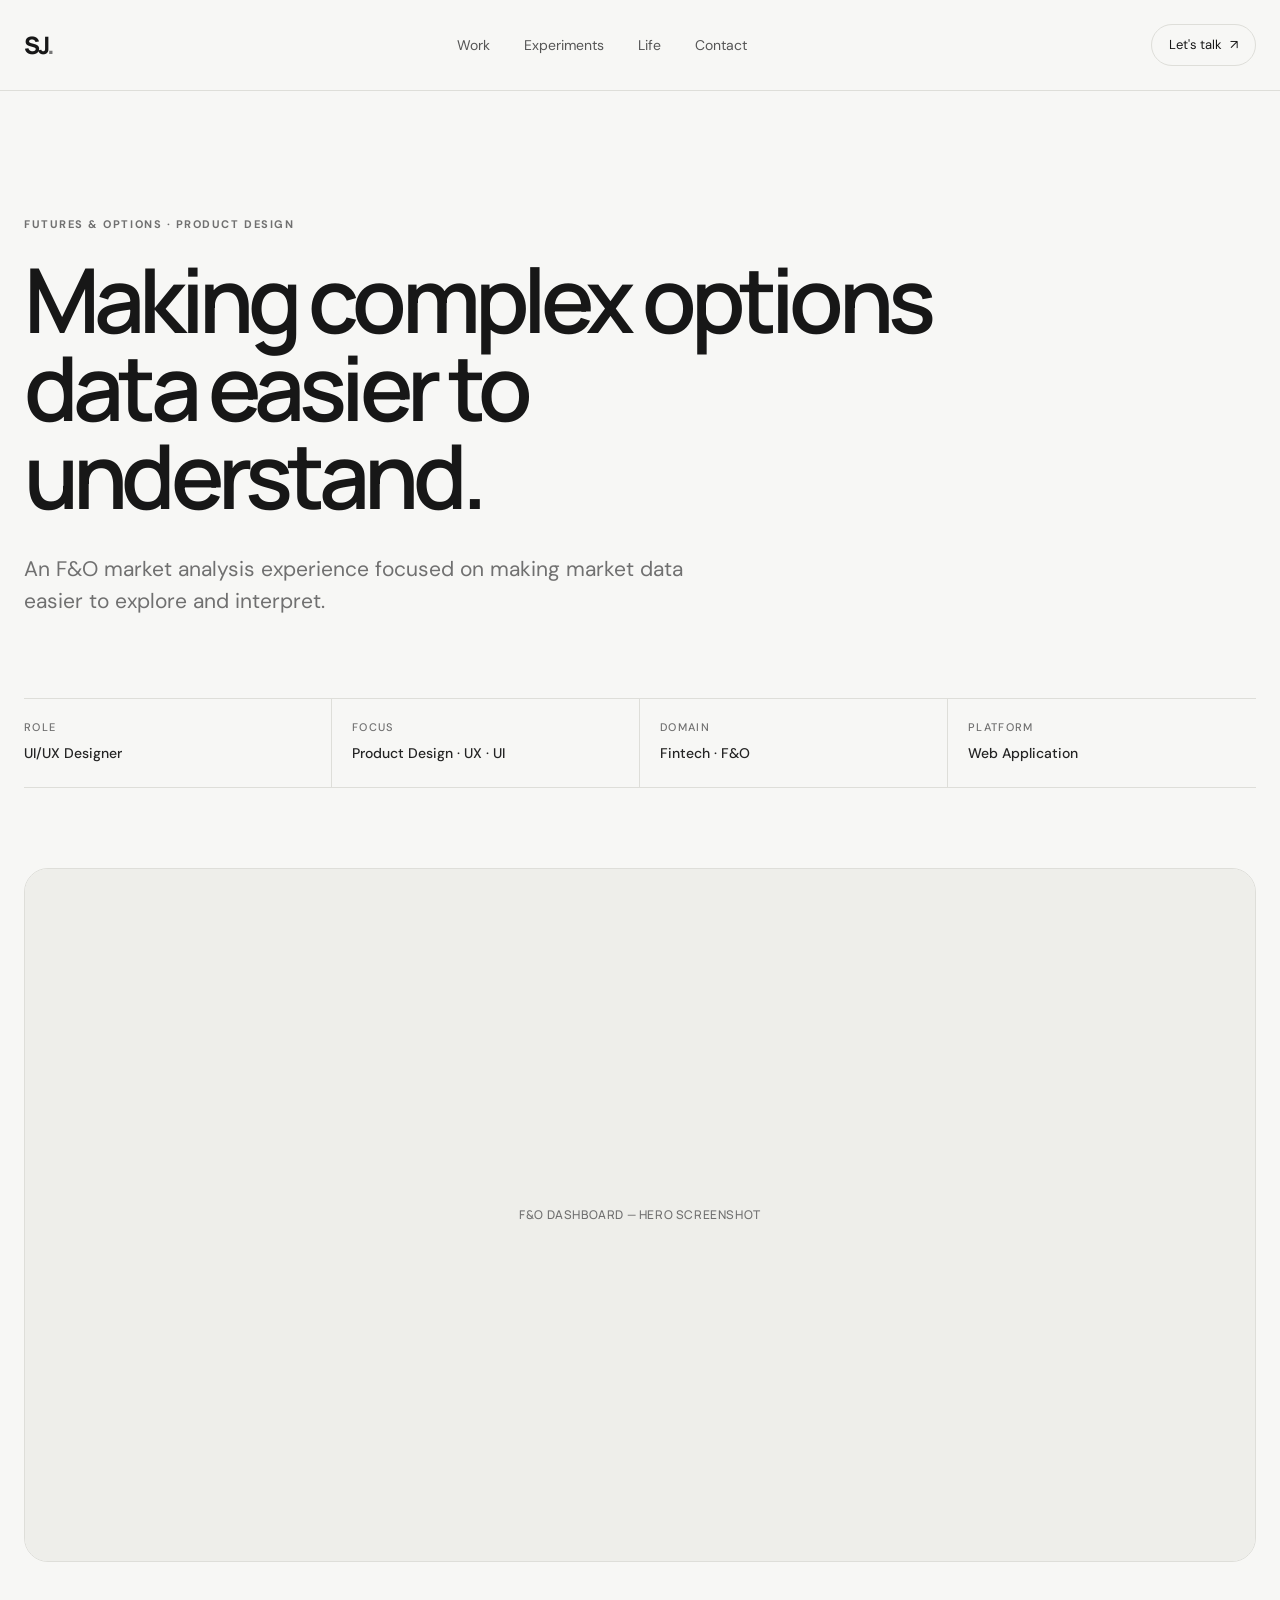
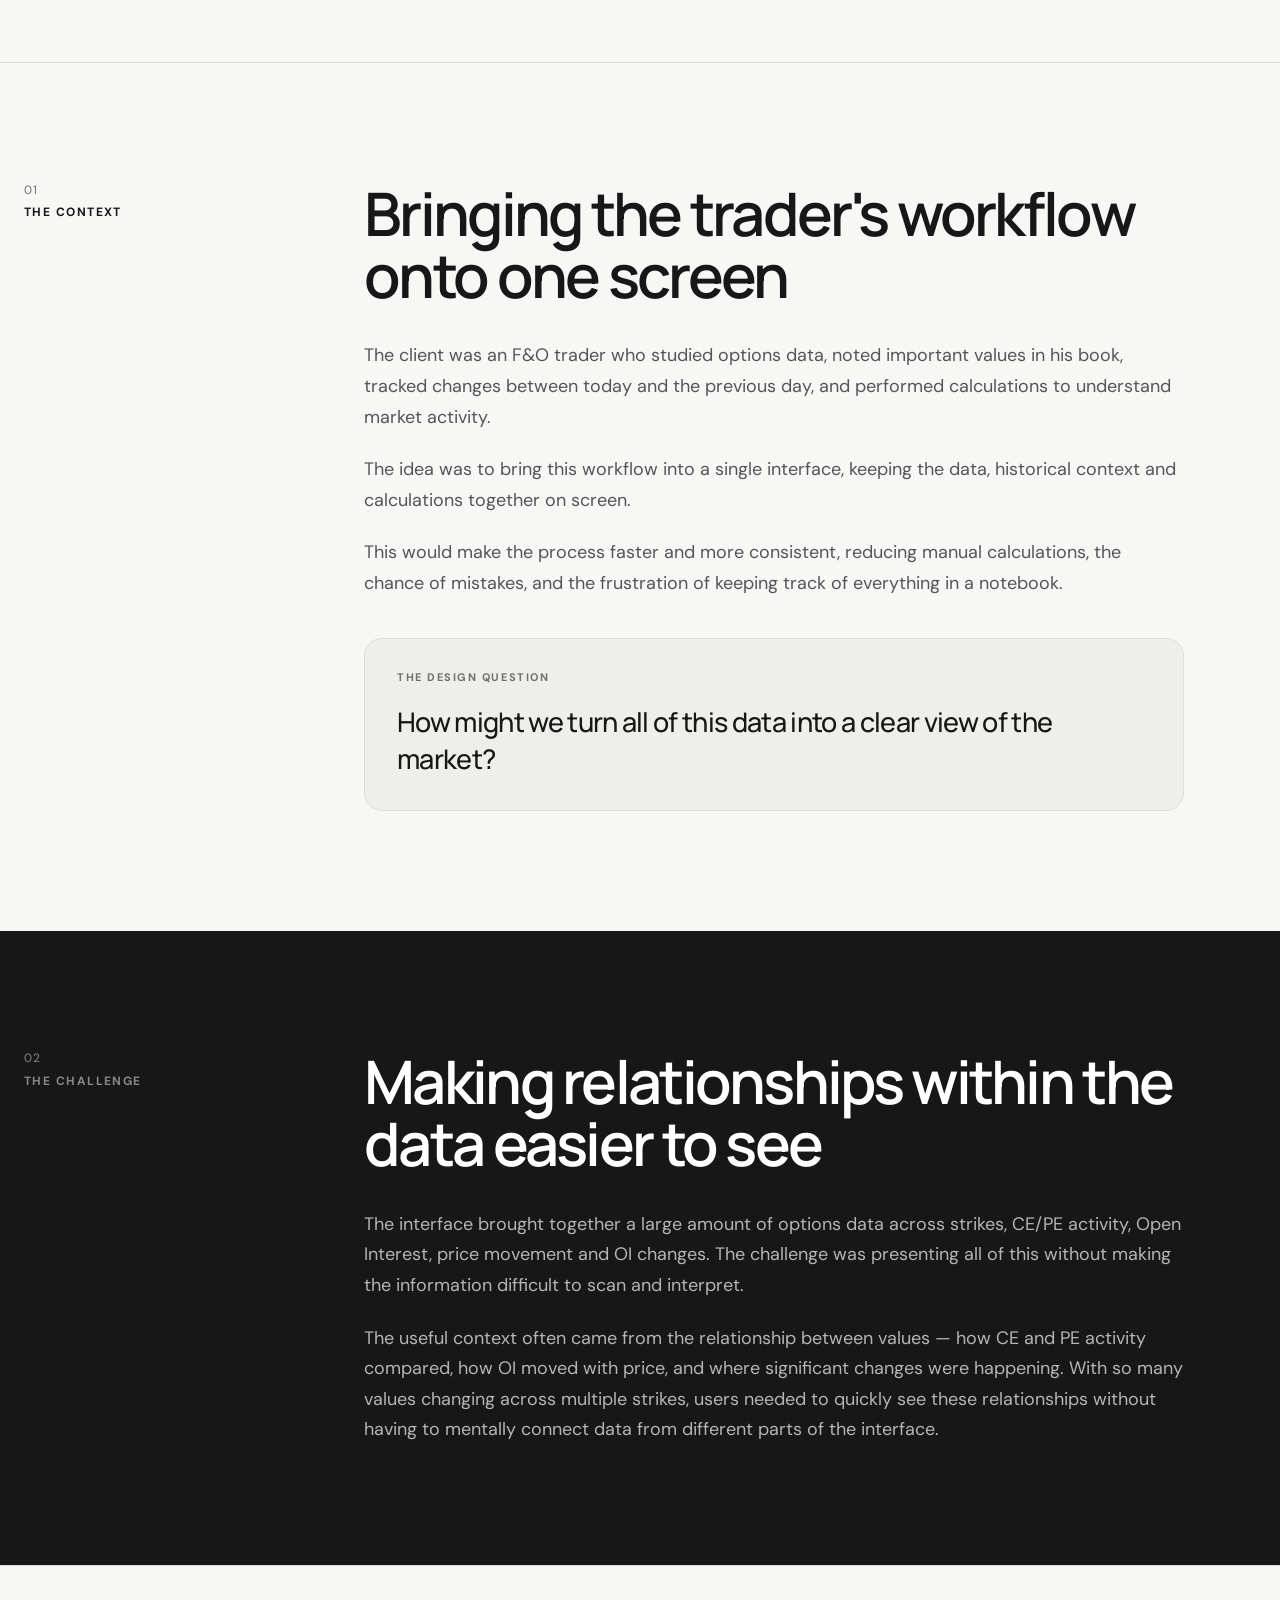
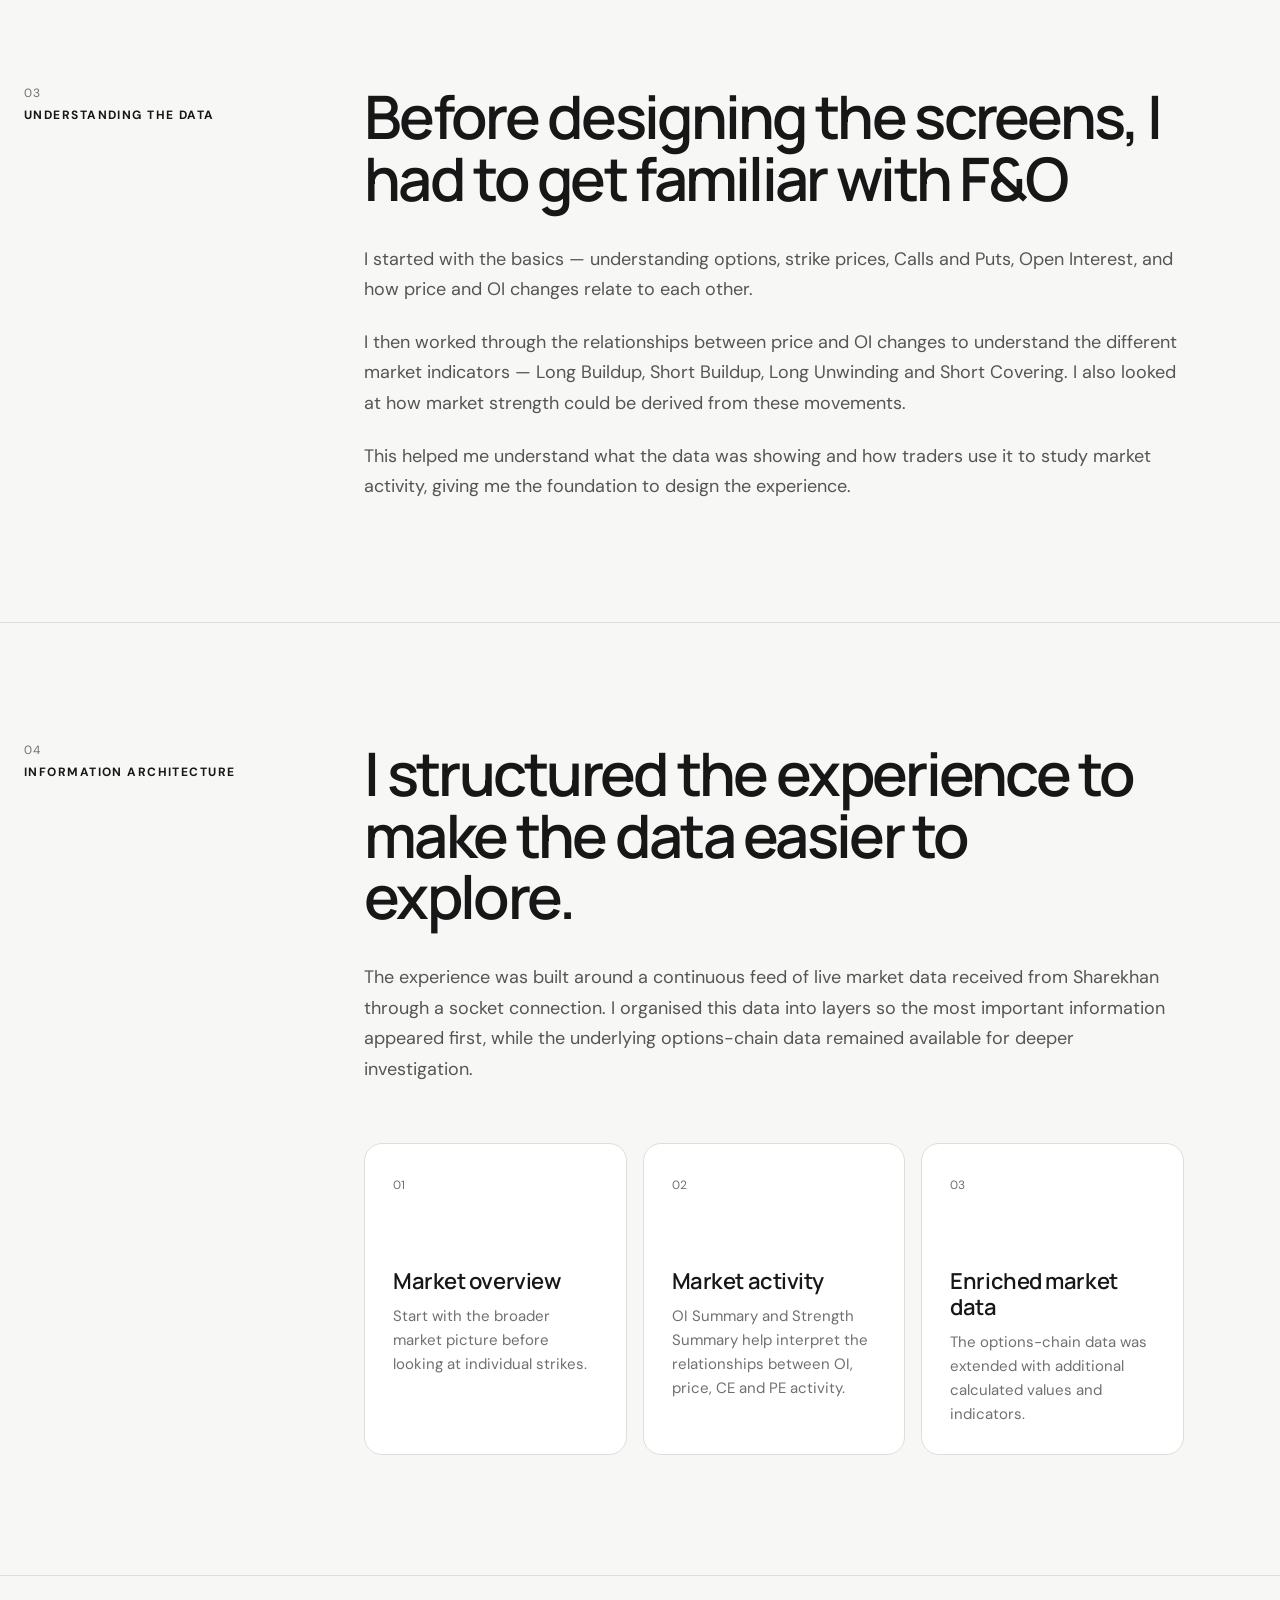
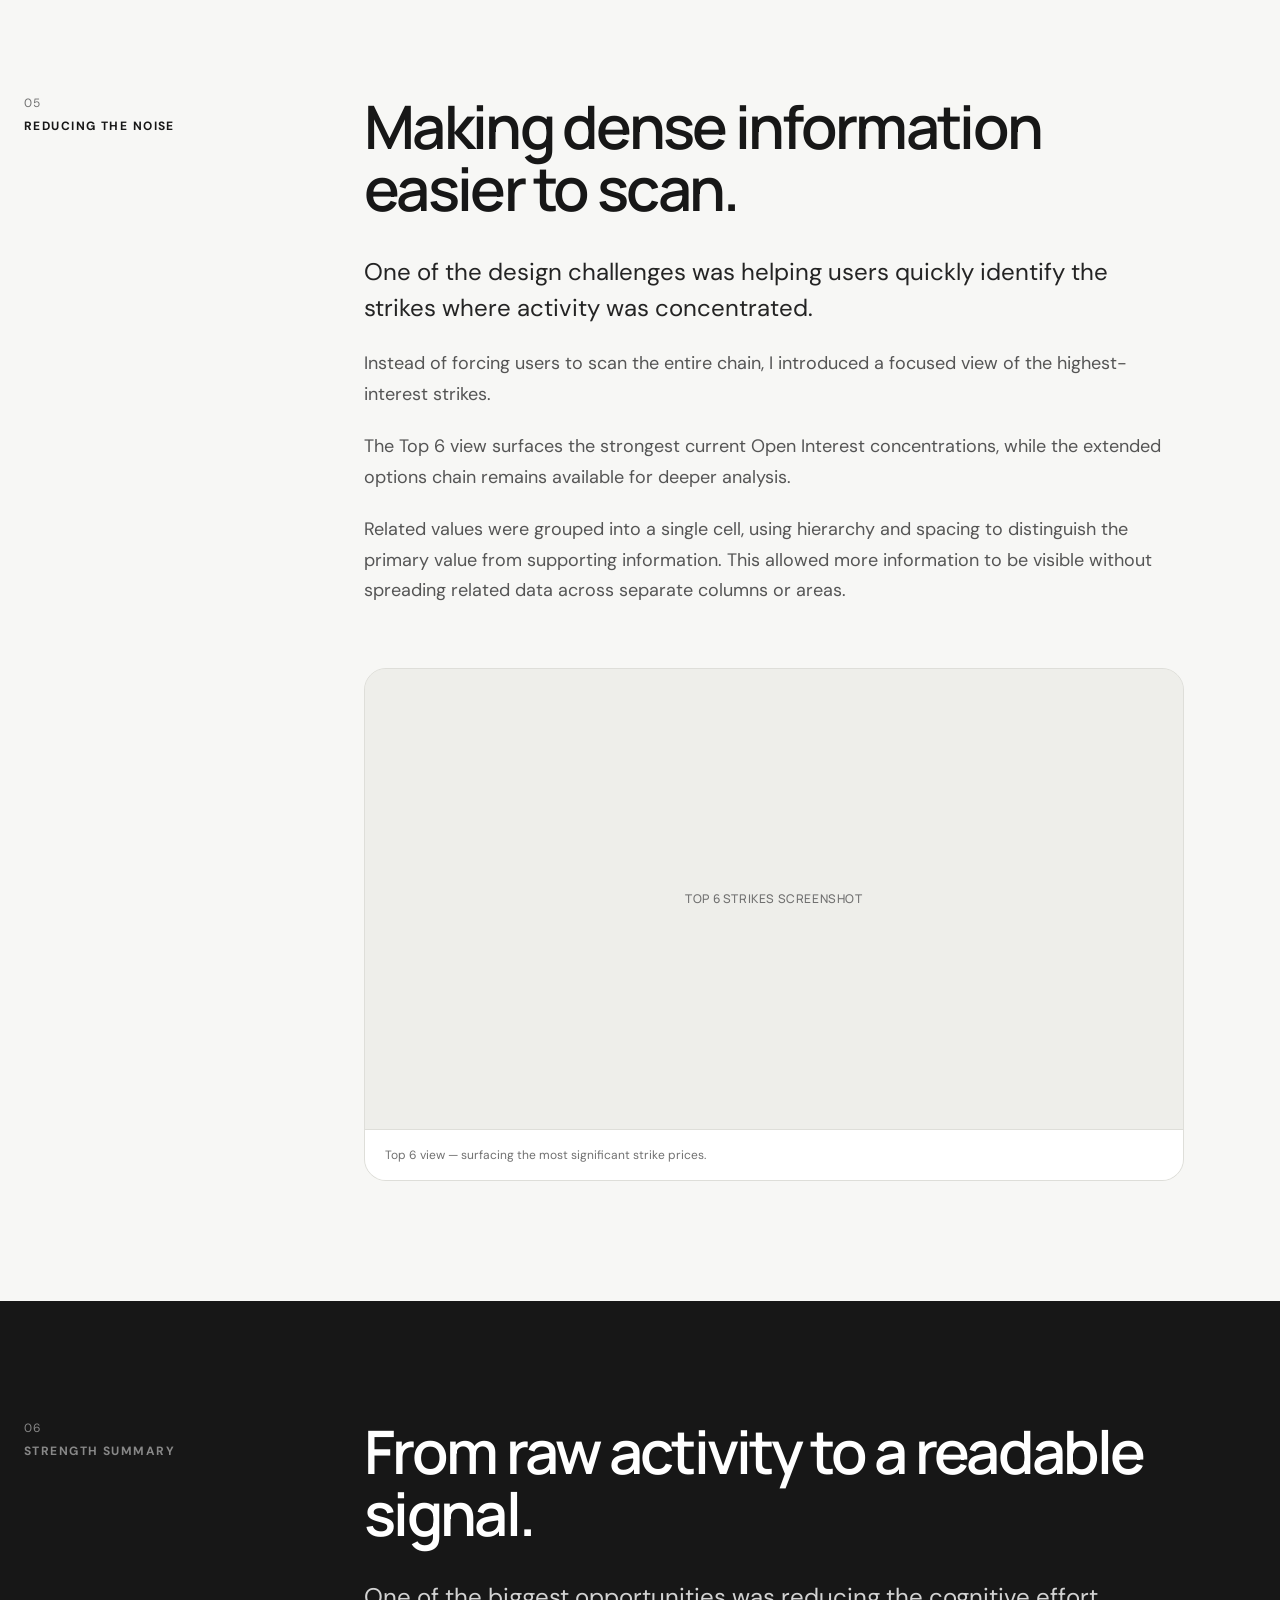
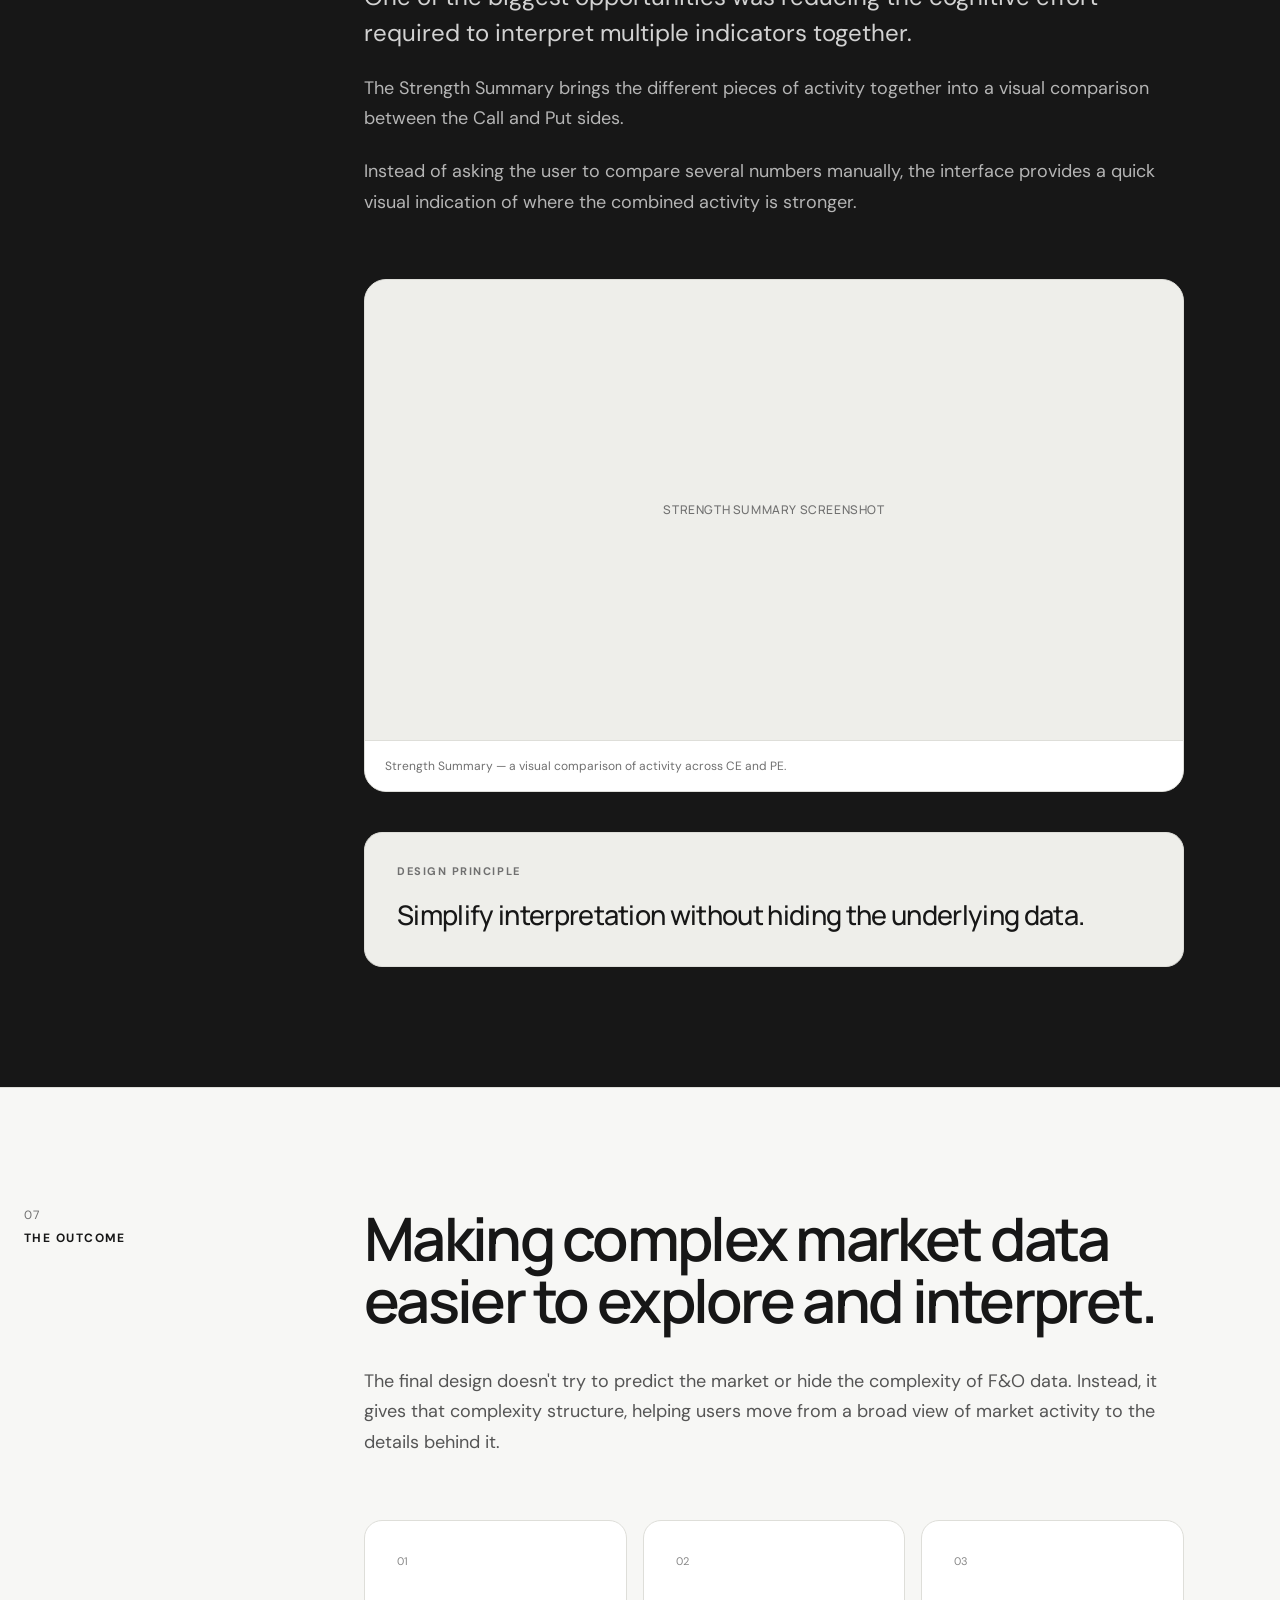
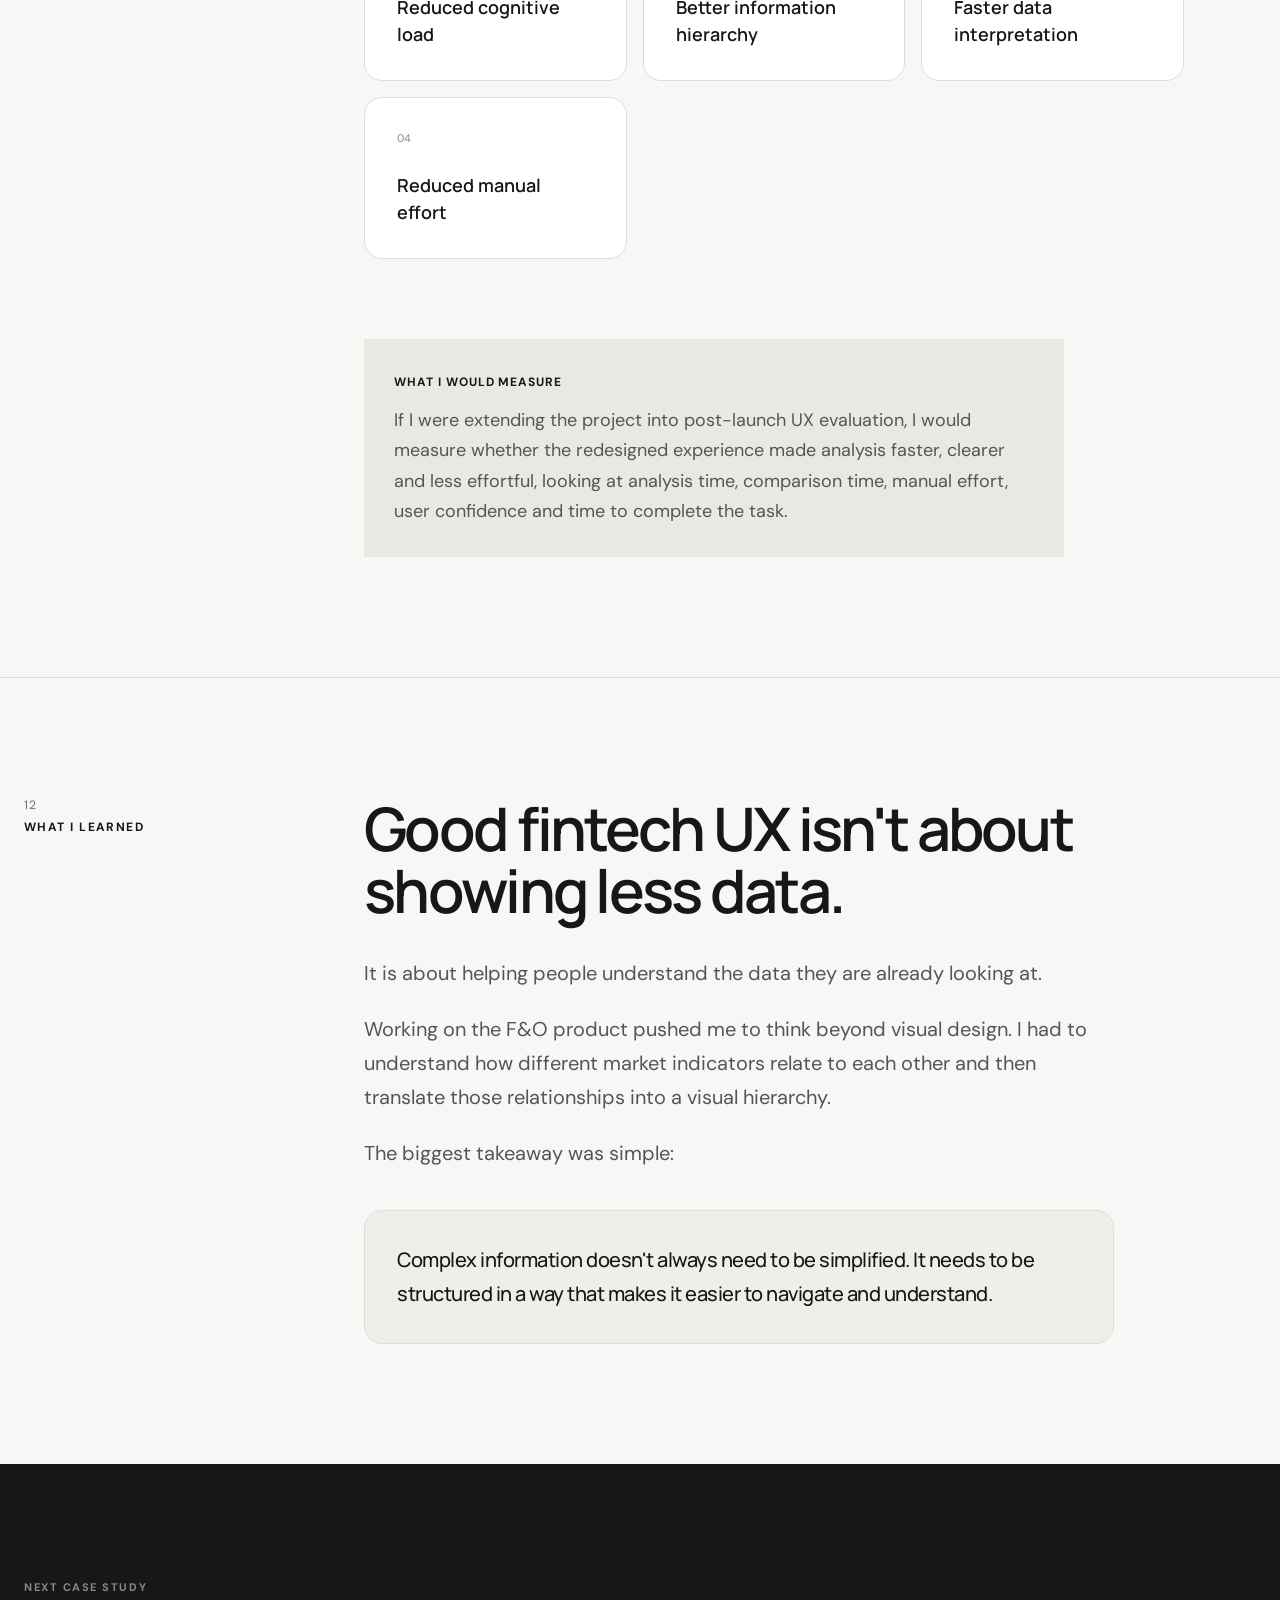
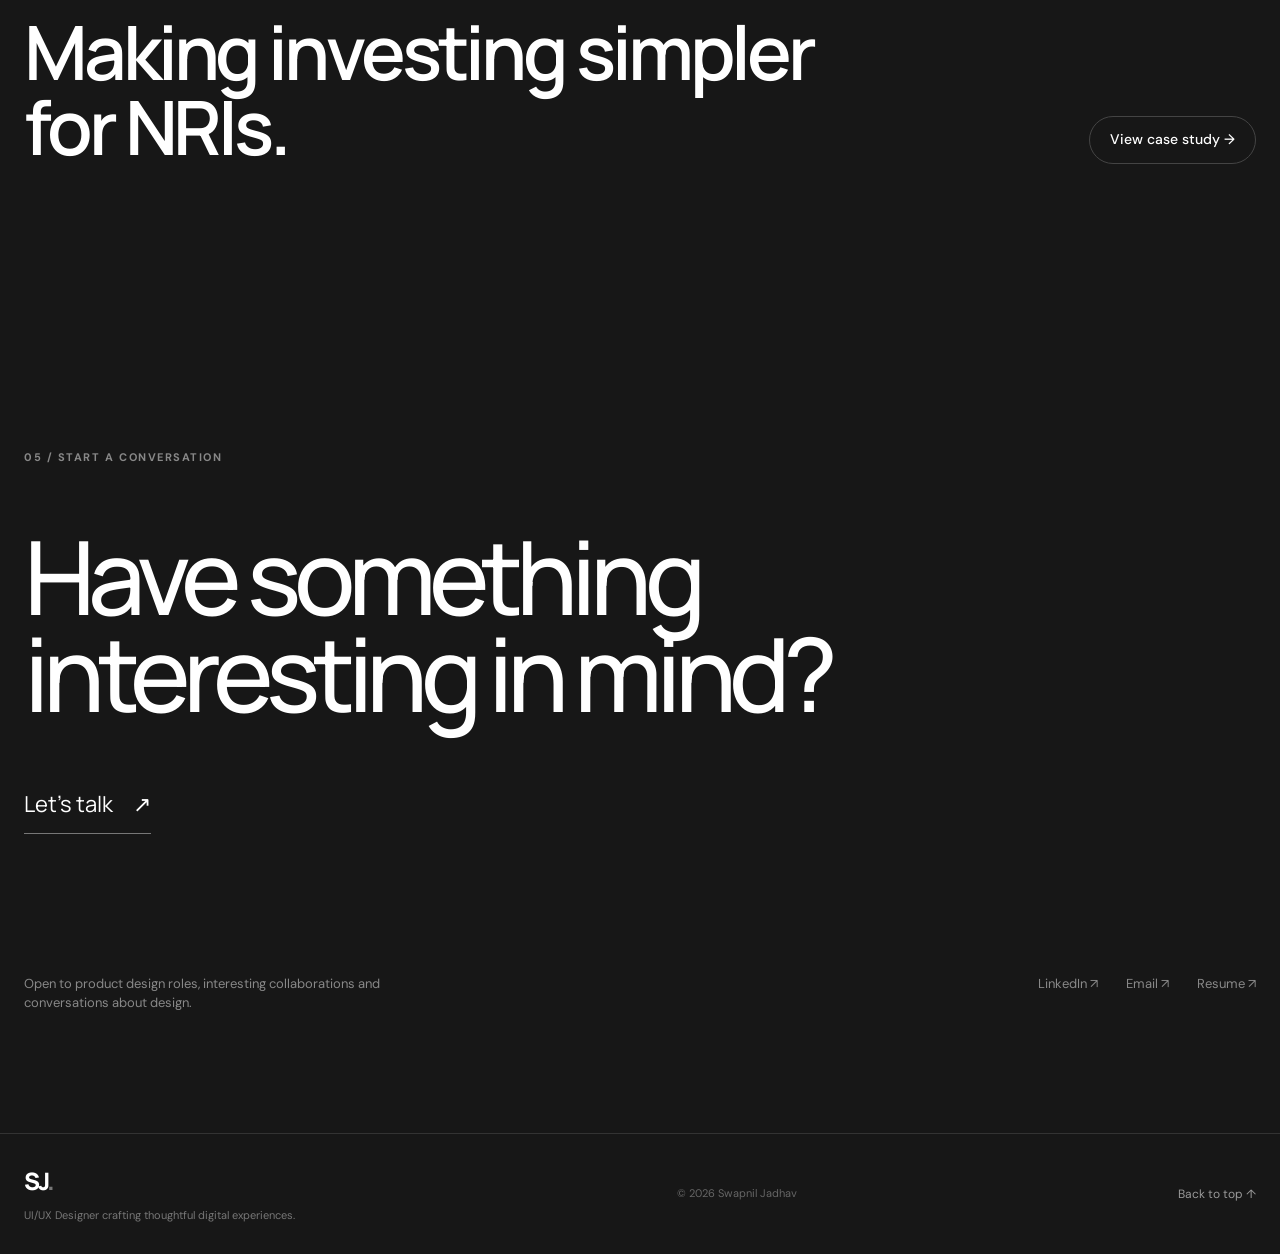
==== commit d67f8745: "updated content for fno case study" ====
--- a/fno.html
+++ b/fno.html
@@ -1,21 +1,15 @@
-
 <!DOCTYPE html>
 <html lang="en">
 
 <head>
 
   <meta charset="UTF-8" />
-  <meta
-    name="viewport"
-    content="width=device-width, initial-scale=1.0"
-  />
+  <meta name="viewport" content="width=device-width, initial-scale=1.0" />
 
   <title>F&O Trading Platform — UX Case Study | Swapnil Jadhav</title>
 
-  <meta
-    name="description"
-    content="UX case study by Swapnil Jadhav — designing a clearer way to understand Futures & Options market data."
-  />
+  <meta name="description"
+    content="UX case study by Swapnil Jadhav — designing a clearer way to understand Futures & Options market data." />
 
   <!-- Fonts -->
   <link rel="preconnect" href="https://fonts.googleapis.com">
@@ -23,8 +17,7 @@
 
   <link
     href="https://fonts.googleapis.com/css2?family=DM+Sans:wght@400;500;600;700&family=Manrope:wght@400;500;600;700&display=swap"
-    rel="stylesheet"
-  >
+    rel="stylesheet">
 
   <!-- Shared portfolio CSS -->
   <link rel="stylesheet" href="css/style.css">
@@ -50,10 +43,7 @@
         SJ<span>.</span>
       </a>
 
-      <nav
-        class="main-nav"
-        aria-label="Main navigation"
-      >
+      <nav class="main-nav" aria-label="Main navigation">
 
         <a href="index.html#work">
           Work
@@ -73,19 +63,12 @@
 
       </nav>
 
-      <a
-        href="index.html#contact"
-        class="nav-cta"
-      >
+      <a href="index.html#contact" class="nav-cta">
         Let's talk
         <span>↗</span>
       </a>
 
-      <button
-        class="menu-toggle"
-        type="button"
-        aria-label="Open navigation menu"
-      >
+      <button class="menu-toggle" type="button" aria-label="Open navigation menu">
         <span></span>
         <span></span>
       </button>
@@ -119,9 +102,7 @@
         </h1>
 
         <p class="hero-intro">
-          An F&O trading platform designed to help traders make sense of
-          Open Interest, OI changes, price movement and market strength
-          without having to decode multiple screens of data.
+          An F&O market analysis experience focused on making market data easier to explore and interpret.
         </p>
 
 
@@ -223,28 +204,24 @@
         <div class="content reveal">
 
           <h2>
-            The data wasn't the problem.
-            Understanding it was.
-          </h2>
-
-
-          <p class="lead">
-            Futures & Options markets generate a huge amount of information.
-            Open Interest, Change in OI, LTP, strike prices, Call and Put
-            activity — all of it can be useful.
-          </p>
-
-
-          <p>
-            The challenge is that the information usually lives in separate
-            tables, charts and indicators. A trader has to move between
-            different pieces of data and mentally connect the dots.
-          </p>
-
-
-          <p>
-            I wanted to explore a simpler question:
-          </p>
+            Bringing the trader's workflow onto one screen </h2>
+
+
+          <p>
+            The client was an F&O trader who studied options data, noted important values in his book, tracked changes
+            between today and the previous day, and performed calculations to understand market activity.
+          </p>
+
+          <p>
+            The idea was to bring this workflow into a single interface, keeping the data, historical context and
+            calculations together on screen.
+          </p>
+          <p>
+            This would make the process faster and more consistent, reducing manual calculations, the chance of
+            mistakes, and the frustration of keeping track of everything in a notebook.
+          </p>
+
+
 
 
           <div class="insight">
@@ -254,9 +231,7 @@
             </div>
 
             <p>
-              How might we turn a large amount of options data into a
-              clearer picture of what is happening in the market?
-            </p>
+              How might we turn all of this data into a clear view of the market? </p>
 
           </div>
 
@@ -292,113 +267,24 @@
         <div class="content reveal">
 
           <h2>
-            Traders don't need more numbers.
-            They need context.
+            Making relationships within the data easier to see
           </h2>
 
 
-          <p class="lead">
-            The product had to expose the underlying data without making
-            users feel like they were looking at a spreadsheet.
-          </p>
-
-
-          <div class="problem-list">
-
-
-            <div class="problem-item">
-
-              <div class="num">
-                01
-              </div>
-
-              <div>
-
-                <h3>
-                  Too much information
-                </h3>
-
-                <p>
-                  OI, Change in OI, LTP and other values are useful
-                  individually, but become difficult to interpret when
-                  presented together without hierarchy.
-                </p>
-
-              </div>
-
-            </div>
-
-
-            <div class="problem-item">
-
-              <div class="num">
-                02
-              </div>
-
-              <div>
-
-                <h3>
-                  Call and Put data need to be read together
-                </h3>
-
-                <p>
-                  Looking at only one side of the options chain doesn't
-                  provide the complete picture. The interface needed to
-                  make the relationship between CE and PE activity obvious.
-                </p>
-
-              </div>
-
-            </div>
-
-
-            <div class="problem-item">
-
-              <div class="num">
-                03
-              </div>
-
-              <div>
-
-                <h3>
-                  Changes matter as much as the current value
-                </h3>
-
-                <p>
-                  A large Open Interest number tells one story. A large
-                  change in Open Interest can tell another. The UI needed
-                  to distinguish these signals clearly.
-                </p>
-
-              </div>
-
-            </div>
-
-
-            <div class="problem-item">
-
-              <div class="num">
-                04
-              </div>
-
-              <div>
-
-                <h3>
-                  Users shouldn't have to decode the interface
-                </h3>
-
-                <p>
-                  The goal was not to hide the underlying market data.
-                  It was to organize it so that important relationships
-                  could be understood faster.
-                </p>
-
-              </div>
-
-            </div>
-
-
-          </div>
+          <p>
+            The interface brought together a large amount of options data across strikes, CE/PE activity, Open Interest,
+            price movement and OI changes. The challenge was presenting all of this without making the information
+            difficult to scan and interpret.
+          </p>
+          <p>
+            The useful context often came from the relationship between values — how CE and PE activity compared, how OI
+            moved with price, and where significant changes were happening. With so many values changing across multiple
+            strikes, users needed to quickly see these relationships without having to mentally connect data from
+            different parts of the interface.
+          </p>
+
+
+
 
         </div>
 
@@ -432,99 +318,30 @@
         <div class="content reveal">
 
           <h2>
-            Before designing the screens,
-            I had to understand the signals.
+            Before designing the screens, I had to get familiar with F&O
           </h2>
 
 
-          <p class="lead">
-            The first part of the design work was understanding what each
-            piece of data was actually telling the user.
-          </p>
-
-
-          <p>
-            Instead of treating every number equally, I grouped the
-            information around the questions a trader would naturally ask:
-          </p>
-
-
-          <div class="data-grid">
-
-
-            <div class="data-card">
-
-              <span class="tag">
-                OI
-              </span>
-
-              <h3>
-                Where is the open interest?
-              </h3>
-
-              <p>
-                Shows where positions are concentrated across different
-                strike prices.
-              </p>
-
-            </div>
-
-
-            <div class="data-card">
-
-              <span class="tag">
-                CHANGE IN OI
-              </span>
-
-              <h3>
-                What is changing?
-              </h3>
-
-              <p>
-                Highlights where new positions are being added or existing
-                positions are being reduced.
-              </p>
-
-            </div>
-
-
-            <div class="data-card">
-
-              <span class="tag">
-                PRICE
-              </span>
-
-              <h3>
-                What is price doing?
-              </h3>
-
-              <p>
-                Price movement adds another dimension to the interpretation
-                of Open Interest activity.
-              </p>
-
-            </div>
-
-
-            <div class="data-card">
-
-              <span class="tag">
-                CE / PE
-              </span>
-
-              <h3>
-                Which side is more active?
-              </h3>
-
-              <p>
-                Call and Put activity needs to be viewed together rather
-                than as isolated numbers.
-              </p>
-
-            </div>
-
-
-          </div>
+          <p>
+            I started with the basics — understanding options, strike prices, Calls and Puts, Open Interest, and how
+            price and OI changes relate to each other.
+          </p>
+
+
+
+
+          <p>
+            I then worked through the relationships between price and OI changes to understand the different market
+            indicators — Long Buildup, Short Buildup, Long Unwinding and Short Covering. I also looked at how market
+            strength could be derived from these movements.
+          </p>
+
+          <p>
+            This helped me understand what the data was showing and how traders use it to study market activity, giving
+            me the foundation to design the experience.
+          </p>
+
+
 
         </div>
 
@@ -558,22 +375,18 @@
         <div class="content reveal">
 
           <h2>
-            I structured the experience
-            around decisions, not data.
+            I structured the experience to make the data easier to explore.
           </h2>
 
 
-          <p class="lead">
-            Instead of starting with a giant options chain, I broke the
-            experience into layers.
-          </p>
-
-
-          <p>
-            The most important information should be visible first.
-            Detailed numbers could then support the user's understanding
-            when they wanted to go deeper.
-          </p>
+          <p>
+            The experience was built around a continuous feed of live market data received from Sharekhan through a
+            socket connection. I organised this data into layers so the most important information appeared first, while
+            the underlying options-chain data remained available for deeper investigation.
+          </p>
+
+
+
 
 
           <div class="story-grid">
@@ -590,8 +403,7 @@
               </h3>
 
               <p>
-                Start with the broader market picture before diving into
-                individual strikes.
+                Start with the broader market picture before looking at individual strikes.
               </p>
 
             </div>
@@ -604,11 +416,11 @@
               </span>
 
               <h3>
-                Strike-level activity
+                Market activity
               </h3>
 
               <p>
-                Compare CE and PE activity around relevant strike prices.
+                OI Summary and Strength Summary help interpret the relationships between OI, price, CE and PE activity.
               </p>
 
             </div>
@@ -621,13 +433,11 @@
               </span>
 
               <h3>
-                Detailed data
+                Enriched market data
               </h3>
 
               <p>
-                Give users the underlying numbers when they need to verify
-                or investigate a signal.
-              </p>
+                The options-chain data was extended with additional calculated values and indicators. </p>
 
             </div>
 
@@ -641,8 +451,11 @@
     </section>
 
 
+
+
+
     <!-- =====================================================
-         05 — THE OPTIONS CHAIN
+         05 — TOP 6
     ====================================================== -->
 
     <section class="case-study-section section-border">
@@ -657,7 +470,7 @@
           </div>
 
           <div class="section-label">
-            The options chain
+            Reducing the noise
           </div>
 
         </div>
@@ -666,75 +479,7 @@
         <div class="content reveal">
 
           <h2>
-            One table.
-            Multiple layers of information.
-          </h2>
-
-
-          <p class="lead">
-            The options chain is where a large amount of information comes
-            together, so hierarchy became especially important here.
-          </p>
-
-
-          <p>
-            I separated the Call and Put sides visually while keeping the
-            Strike Price as the central reference point.
-          </p>
-
-
-          <p>
-            This lets the user scan horizontally to compare the two sides
-            and vertically to understand activity across strikes.
-          </p>
-
-
-          <div class="showcase">
-
-            <div class="image-placeholder">
-              OPTIONS CHAIN SCREENSHOT
-            </div>
-
-            <div class="caption">
-              Options chain — CE and PE activity organized around strike price.
-            </div>
-
-          </div>
-
-        </div>
-
-      </div>
-
-    </section>
-
-
-    <!-- =====================================================
-         06 — TOP 6
-    ====================================================== -->
-
-    <section class="case-study-section section-border">
-
-      <div class="container section-grid">
-
-
-        <div class="section-aside">
-
-          <div class="section-number">
-            06
-          </div>
-
-          <div class="section-label">
-            Reducing the noise
-          </div>
-
-        </div>
-
-
-        <div class="content reveal">
-
-          <h2>
-            Not every strike deserves
-            equal attention.
+            Making dense information easier to scan.
           </h2>
 
 
@@ -751,11 +496,15 @@
 
 
           <p>
-            The Top 6 view surfaces the strongest current Open Interest
-            concentrations while keeping the underlying options chain
-            available for deeper analysis.
-          </p>
-
+            The Top 6 view surfaces the strongest current Open Interest concentrations, while the extended options chain
+            remains available for deeper analysis.
+          </p>
+
+          <p>
+            Related values were grouped into a single cell, using hierarchy and spacing to distinguish the primary value
+            from supporting information. This allowed more information to be visible without spreading related data
+            across separate columns or areas.
+          </p>
 
           <div class="showcase">
 
@@ -777,7 +526,7 @@
 
 
     <!-- =====================================================
-         07 — STRENGTH SUMMARY
+         06 — STRENGTH SUMMARY
     ====================================================== -->
 
     <section class="case-study-section dark-section">
@@ -788,7 +537,7 @@
         <div class="section-aside">
 
           <div class="section-number">
-            07
+            06
           </div>
 
           <div class="section-label">
@@ -845,7 +594,7 @@
             </div>
 
             <p>
-              Don't replace the data. Give the data hierarchy.
+              Simplify interpretation without hiding the underlying data.
             </p>
 
           </div>
@@ -857,8 +606,11 @@
     </section>
 
 
+
+
+
     <!-- =====================================================
-         08 — VISUAL LANGUAGE
+         07 — OUTCOME
     ====================================================== -->
 
     <section class="case-study-section section-border">
@@ -869,273 +621,7 @@
         <div class="section-aside">
 
           <div class="section-number">
-            08
-          </div>
-
-          <div class="section-label">
-            Visual language
-          </div>
-
-        </div>
-
-
-        <div class="content reveal">
-
-          <h2>
-            The interface needed
-            to feel analytical, not overwhelming.
-          </h2>
-
-
-          <p class="lead">
-            Since the product deals with financial information, visual
-            hierarchy had to communicate meaning without creating noise.
-          </p>
-
-
-          <div class="decision-list">
-
-
-            <div class="decision">
-
-              <h3>
-                Clear hierarchy
-              </h3>
-
-              <p>
-                Important numbers, strike prices and summary indicators
-                receive stronger visual weight. Supporting information
-                remains quieter.
-              </p>
-
-            </div>
-
-
-            <div class="decision">
-
-              <h3>
-                CE / PE separation
-              </h3>
-
-              <p>
-                Calls and Puts are visually separated so users can quickly
-                understand which side they are looking at while still
-                comparing both sides in the same context.
-              </p>
-
-            </div>
-
-
-            <div class="decision">
-
-              <h3>
-                Progressive disclosure
-              </h3>
-
-              <p>
-                The interface surfaces the most useful summary first and
-                keeps deeper numerical information available underneath.
-              </p>
-
-            </div>
-
-
-            <div class="decision">
-
-              <h3>
-                Minimal decoration
-              </h3>
-
-              <p>
-                The visual design stays restrained because the data itself
-                is already visually dense. Decoration should never compete
-                with the information.
-              </p>
-
-            </div>
-
-
-          </div>
-
-        </div>
-
-      </div>
-
-    </section>
-
-
-    <!-- =====================================================
-         09 — DESIGN SYSTEM
-    ====================================================== -->
-
-    <section class="case-study-section section-border">
-
-      <div class="container section-grid">
-
-
-        <div class="section-aside">
-
-          <div class="section-number">
-            09
-          </div>
-
-          <div class="section-label">
-            Design system
-          </div>
-
-        </div>
-
-
-        <div class="content reveal">
-
-          <h2>
-            A system that could
-            scale beyond one screen.
-          </h2>
-
-
-          <p class="lead">
-            The product contains many data-heavy views, so consistency was
-            critical.
-          </p>
-
-
-          <p>
-            I created reusable patterns for tables, cards, indicators,
-            strike prices, summary states and data visualisation so that
-            new screens could be added without reinventing the interface.
-          </p>
-
-
-          <div class="two-images">
-
-
-            <div class="showcase">
-
-              <div class="image-placeholder">
-                UI COMPONENTS
-              </div>
-
-            </div>
-
-
-            <div class="showcase">
-
-              <div class="image-placeholder">
-                DESIGN SYSTEM
-              </div>
-
-            </div>
-
-
-          </div>
-
-        </div>
-
-      </div>
-
-    </section>
-
-
-    <!-- =====================================================
-         10 — KEY SCREENS
-    ====================================================== -->
-
-    <section class="case-study-section section-border">
-
-      <div class="container section-grid">
-
-
-        <div class="section-aside">
-
-          <div class="section-number">
-            10
-          </div>
-
-          <div class="section-label">
-            Key screens
-          </div>
-
-        </div>
-
-
-        <div class="content reveal">
-
-          <h2>
-            Bringing the pieces together.
-          </h2>
-
-
-          <p class="lead">
-            The final experience connects market overview, options-chain
-            analysis and visual summaries into one workflow.
-          </p>
-
-
-          <div class="showcase">
-
-            <div class="image-placeholder">
-              FINAL DASHBOARD
-            </div>
-
-            <div class="caption">
-              Market overview — giving users a starting point before deeper analysis.
-            </div>
-
-          </div>
-
-
-          <div class="two-images">
-
-
-            <div class="showcase">
-
-              <div class="image-placeholder">
-                OPTIONS DATA VIEW
-              </div>
-
-              <div class="caption">
-                Detailed options data.
-              </div>
-
-            </div>
-
-
-            <div class="showcase">
-
-              <div class="image-placeholder">
-                SUMMARY VIEW
-              </div>
-
-              <div class="caption">
-                Condensed market summary.
-              </div>
-
-            </div>
-
-
-          </div>
-
-        </div>
-
-      </div>
-
-    </section>
-
-
-    <!-- =====================================================
-         11 — OUTCOME
-    ====================================================== -->
-
-    <section class="case-study-section section-border">
-
-      <div class="container section-grid">
-
-
-        <div class="section-aside">
-
-          <div class="section-number">
-            11
+            07
           </div>
 
           <div class="section-label">
@@ -1148,65 +634,95 @@
         <div class="content reveal">
 
           <h2>
-            A complex data product
-            became easier to read.
+            Making complex market data easier to explore and interpret.
           </h2>
 
-
-          <p class="lead">
-            The final design doesn't try to predict the market or hide the
-            complexity of F&O data.
-          </p>
-
-
-          <p>
-            Instead, it gives that complexity structure.
-          </p>
-
+          <p>
+            The final design doesn't try to predict the market or hide the complexity of F&O data. Instead, it gives
+            that complexity structure, helping users move from a broad view of market activity to the details behind it.
+          </p>
 
           <div class="outcome-grid">
 
 
-            <div class="outcome-card flex-column ">
-
-              <h3>
-                See
-              </h3>
-
-              <p>
-                Understand where Open Interest and activity are concentrated.
-              </p>
-
-            </div>
-
-
-            <div class="outcome-card flex-column ">
-
-              <h3>
-                Compare
-              </h3>
-
-              <p>
-                Read Call and Put activity in the same context.
-              </p>
-
-            </div>
-
-
-            <div class="outcome-card flex-column ">
-
-              <h3>
-                Investigate
-              </h3>
-
-              <p>
-                Move from a high-level summary into detailed strike-level data.
-              </p>
-
-            </div>
-
-
-          </div>
+            <div class="outcome-card flex-column">
+
+              <span>
+                01
+              </span>
+
+              <strong>
+                Reduced cognitive load
+              </strong>
+
+            </div>
+
+
+            <div class="outcome-card flex-column">
+
+              <span>
+                02
+              </span>
+
+              <strong>
+                Better information hierarchy
+              </strong>
+
+            </div>
+
+
+            <div class="outcome-card flex-column">
+
+              <span>
+                03
+              </span>
+
+              <strong>
+                Faster data interpretation
+              </strong>
+
+            </div>
+
+
+            <div class="outcome-card flex-column">
+
+              <span>
+                04
+              </span>
+
+              <strong>
+                Reduced manual effort
+              </strong>
+
+            </div>
+
+
+          </div>
+
+          <div class="measurement-note">
+
+
+            <strong>
+              What I would measure
+            </strong>
+
+
+            <p>
+
+              If I were extending the project into post-launch UX evaluation, I would
+              measure
+              whether the redesigned
+              experience made analysis faster, clearer and less effortful, looking at analysis time, comparison time,
+              manual effort, user
+              confidence and time to complete the task.
+
+            </p>
+
+
+          </div>
+
+
+
 
         </div>
 
@@ -1267,9 +783,8 @@
           <div class="insight">
 
             <p>
-              When information is complex, the designer's job is not to
-              simplify the information itself — but to simplify the way
-              people navigate it.
+              Complex information doesn't always need to be simplified. It needs to be structured in a way that makes it
+              easier to navigate and understand.
             </p>
 
           </div>
@@ -1297,16 +812,13 @@
           </span>
 
           <h2>
-            Ranger Policy Editor
+            Making investing simpler for NRIs.
           </h2>
 
         </div>
 
 
-        <a
-          href="ranger.html"
-          class="next-link"
-        >
+        <a href="investment-onboarding.html" class="next-link">
           View case study →
         </a>
 
@@ -1320,10 +832,7 @@
          CONTACT
     ====================================================== -->
 
-    <section
-      class="contact-section"
-      id="contact"
-    >
+    <section class="contact-section" id="contact">
 
       <div class="container">
 
@@ -1339,10 +848,7 @@
         </h2>
 
 
-        <a
-          href="mailto:hello@example.com"
-          class="contact-link"
-        >
+        <a href="mailto:hello@example.com" class="contact-link">
           Let's talk
           <span>↗</span>
         </a>
@@ -1360,11 +866,7 @@
 
           <div class="social-links">
 
-            <a
-              href="#"
-              target="_blank"
-              rel="noopener noreferrer"
-            >
+            <a href="#" target="_blank" rel="noopener noreferrer">
               LinkedIn ↗
             </a>
 
@@ -1400,10 +902,7 @@
 
       <div>
 
-        <a
-          href="index.html"
-          class="logo"
-        >
+        <a href="index.html" class="logo">
           SJ<span>.</span>
         </a>
 
@@ -1421,10 +920,7 @@
       </span>
 
 
-      <a
-        href="#"
-        class="back-top"
-      >
+      <a href="#" class="back-top">
         Back to top ↑
       </a>
 
@@ -1531,4 +1027,4 @@
 
 </body>
 
-</html>
+</html>
--- a/css/case-study.css
+++ b/css/case-study.css
@@ -1,4 +1,3 @@
-
 /* =========================================================
    CASE STUDY SYSTEM
    Shared by:
@@ -106,13 +105,13 @@
 }
 
 
- .site-header {
-      position: relative;
-      z-index: 20;
-
-      border-bottom: 1px solid var(--border);
-      background: var(--bg);
-    }
+.site-header {
+  position: relative;
+  z-index: 20;
+
+  border-bottom: 1px solid var(--border);
+  background: var(--bg);
+}
 
 /* =========================================================
    HERO META
@@ -304,15 +303,18 @@
   color: var(--text) !important;
 }
 
+.learning-list h3 {
+  margin-top: 0 !important
+}
 
 /* =========================================================
    INSIGHT
 ========================================================= */
 
 .insight {
-  margin-top: 58px;
-
-  padding: 42px;
+  margin-top: 40px;
+
+  padding: 32px;
 
   border: 1px solid var(--border);
   border-radius: var(--radius);
@@ -1092,5 +1094,4 @@
     font-size: 30px;
   }
 
-}
-
+}
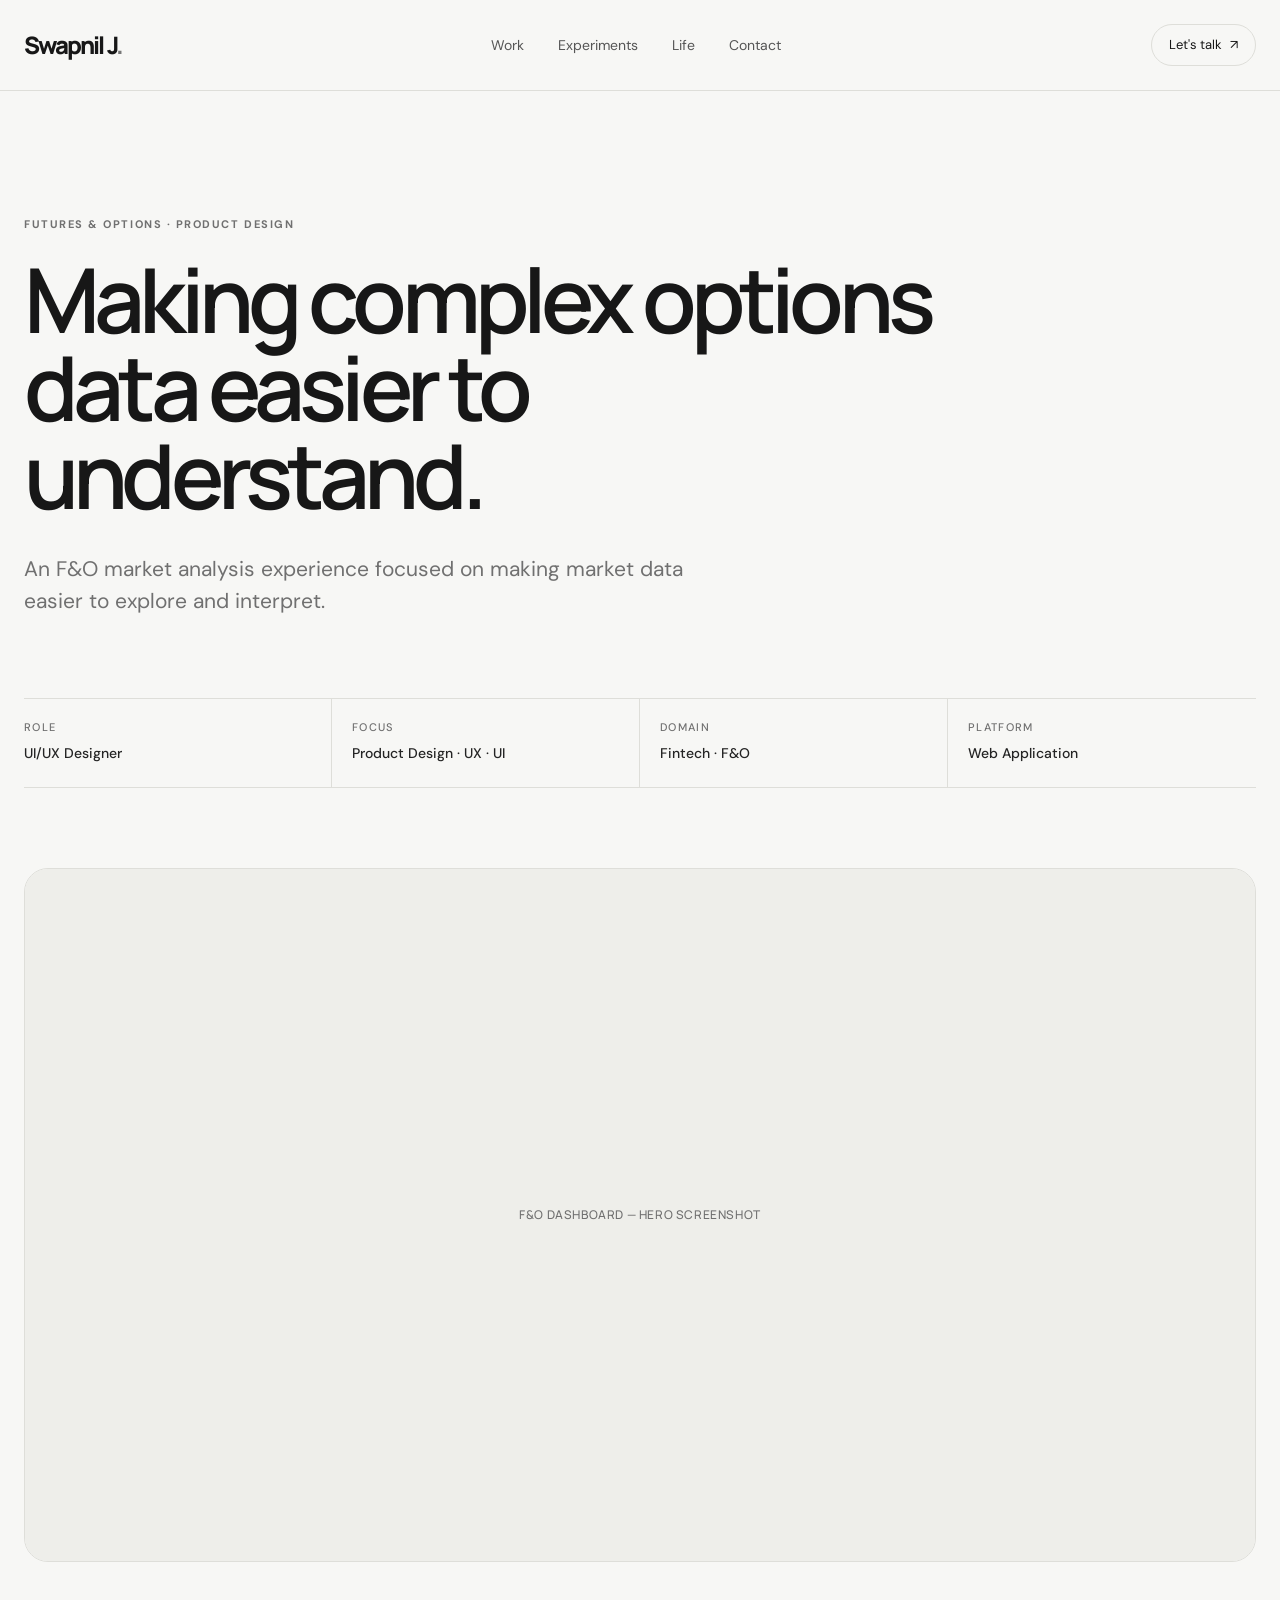
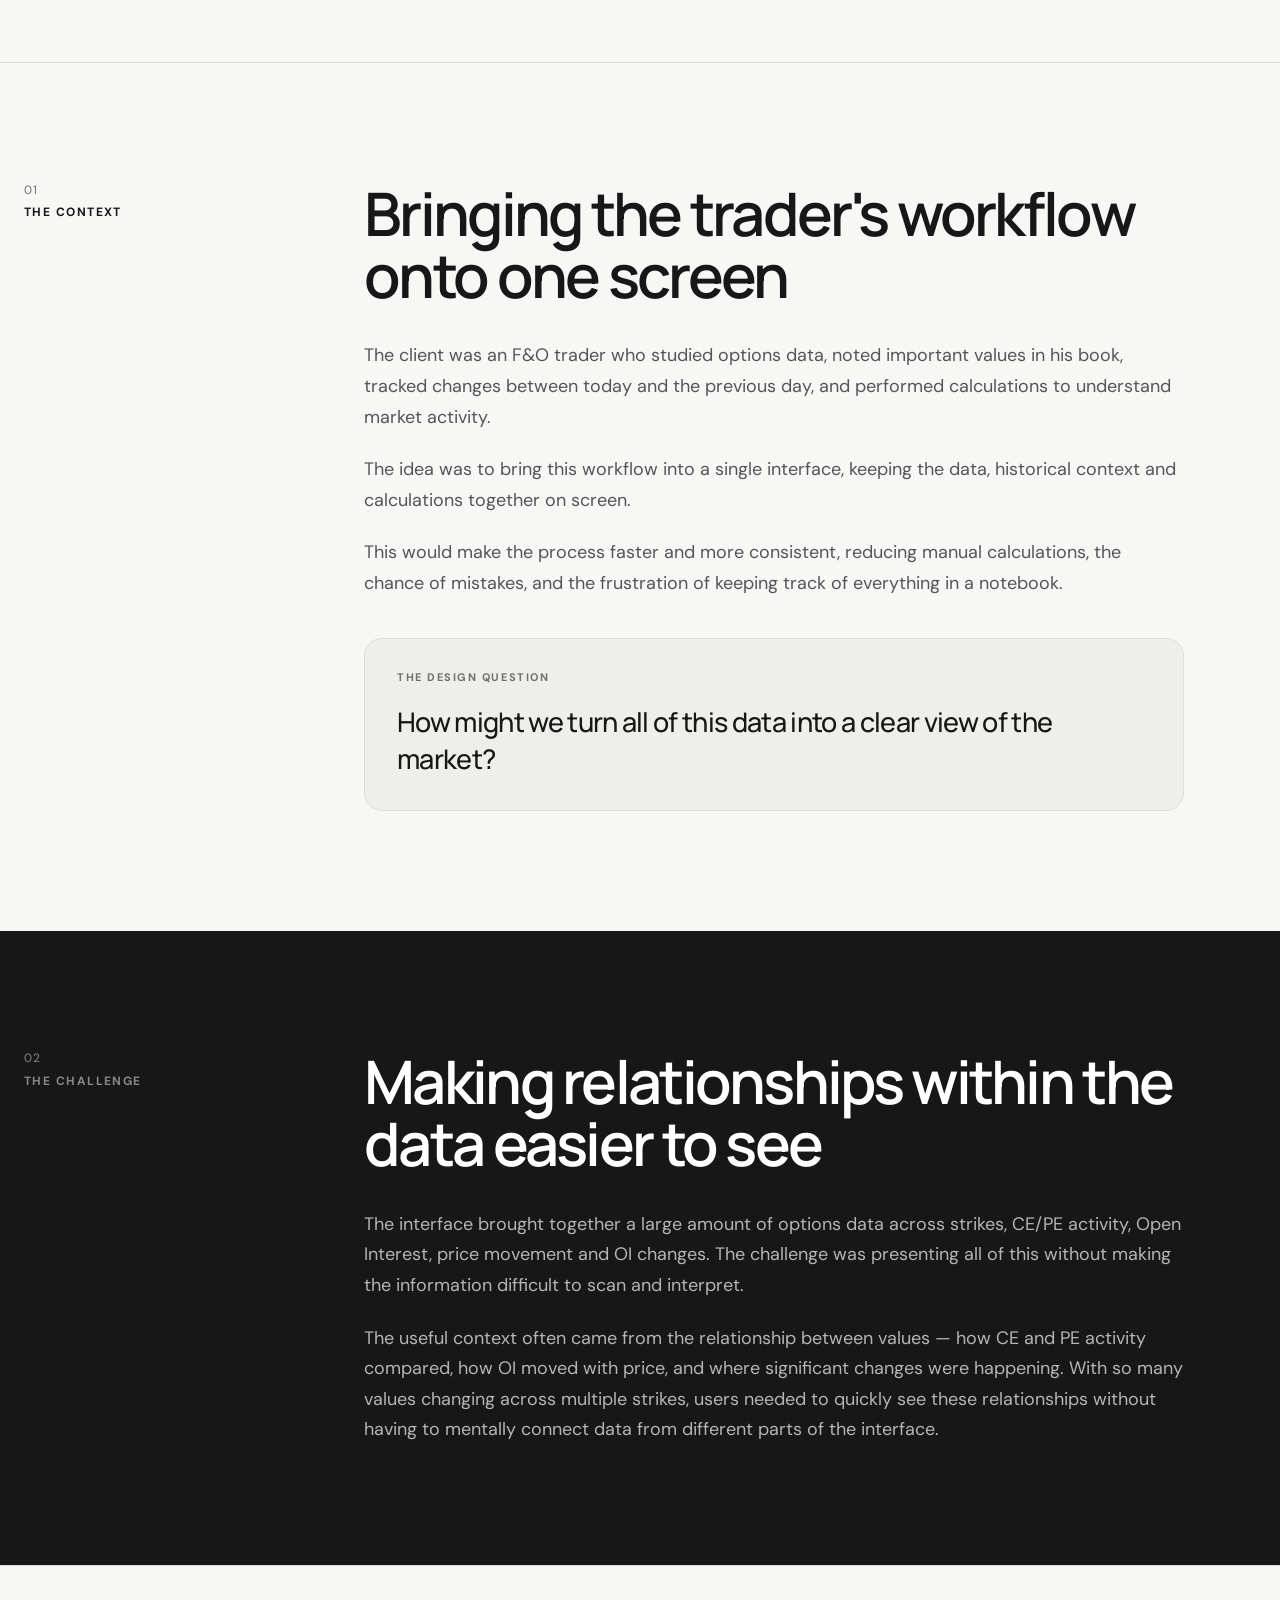
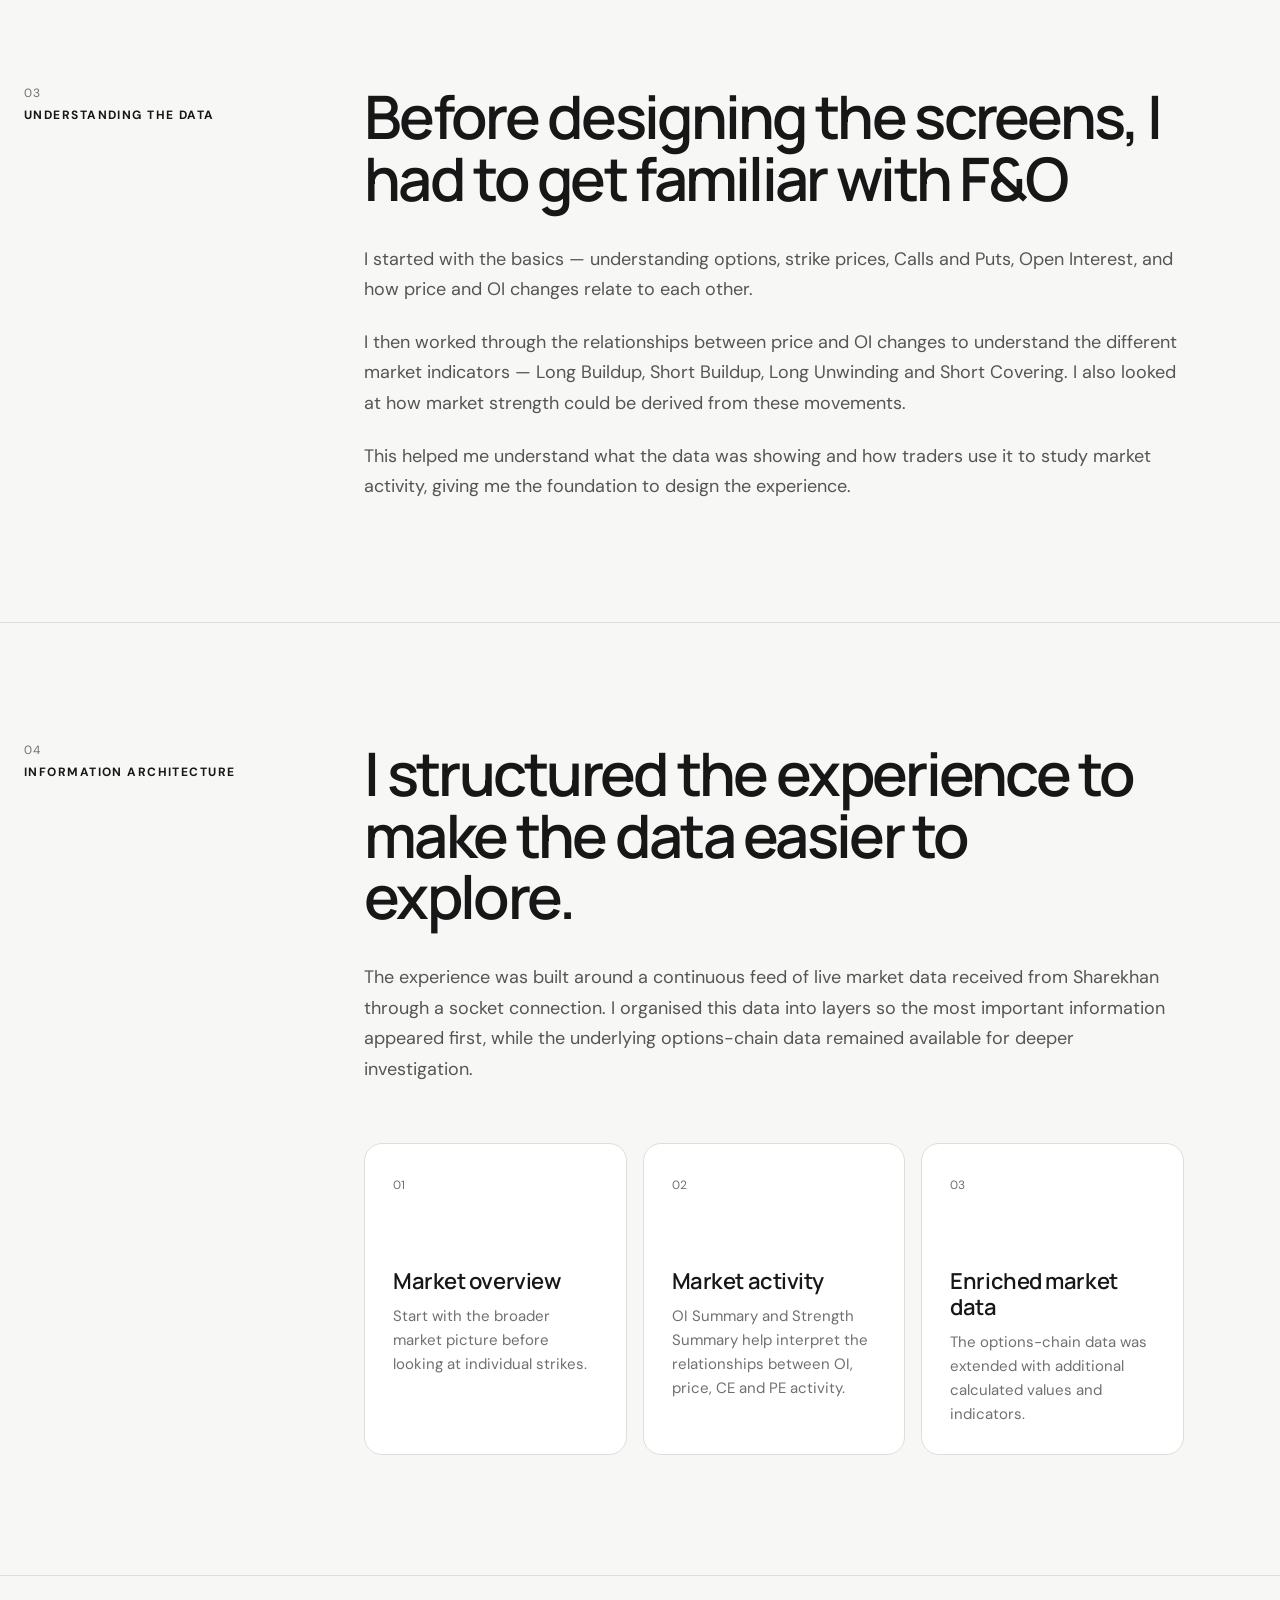
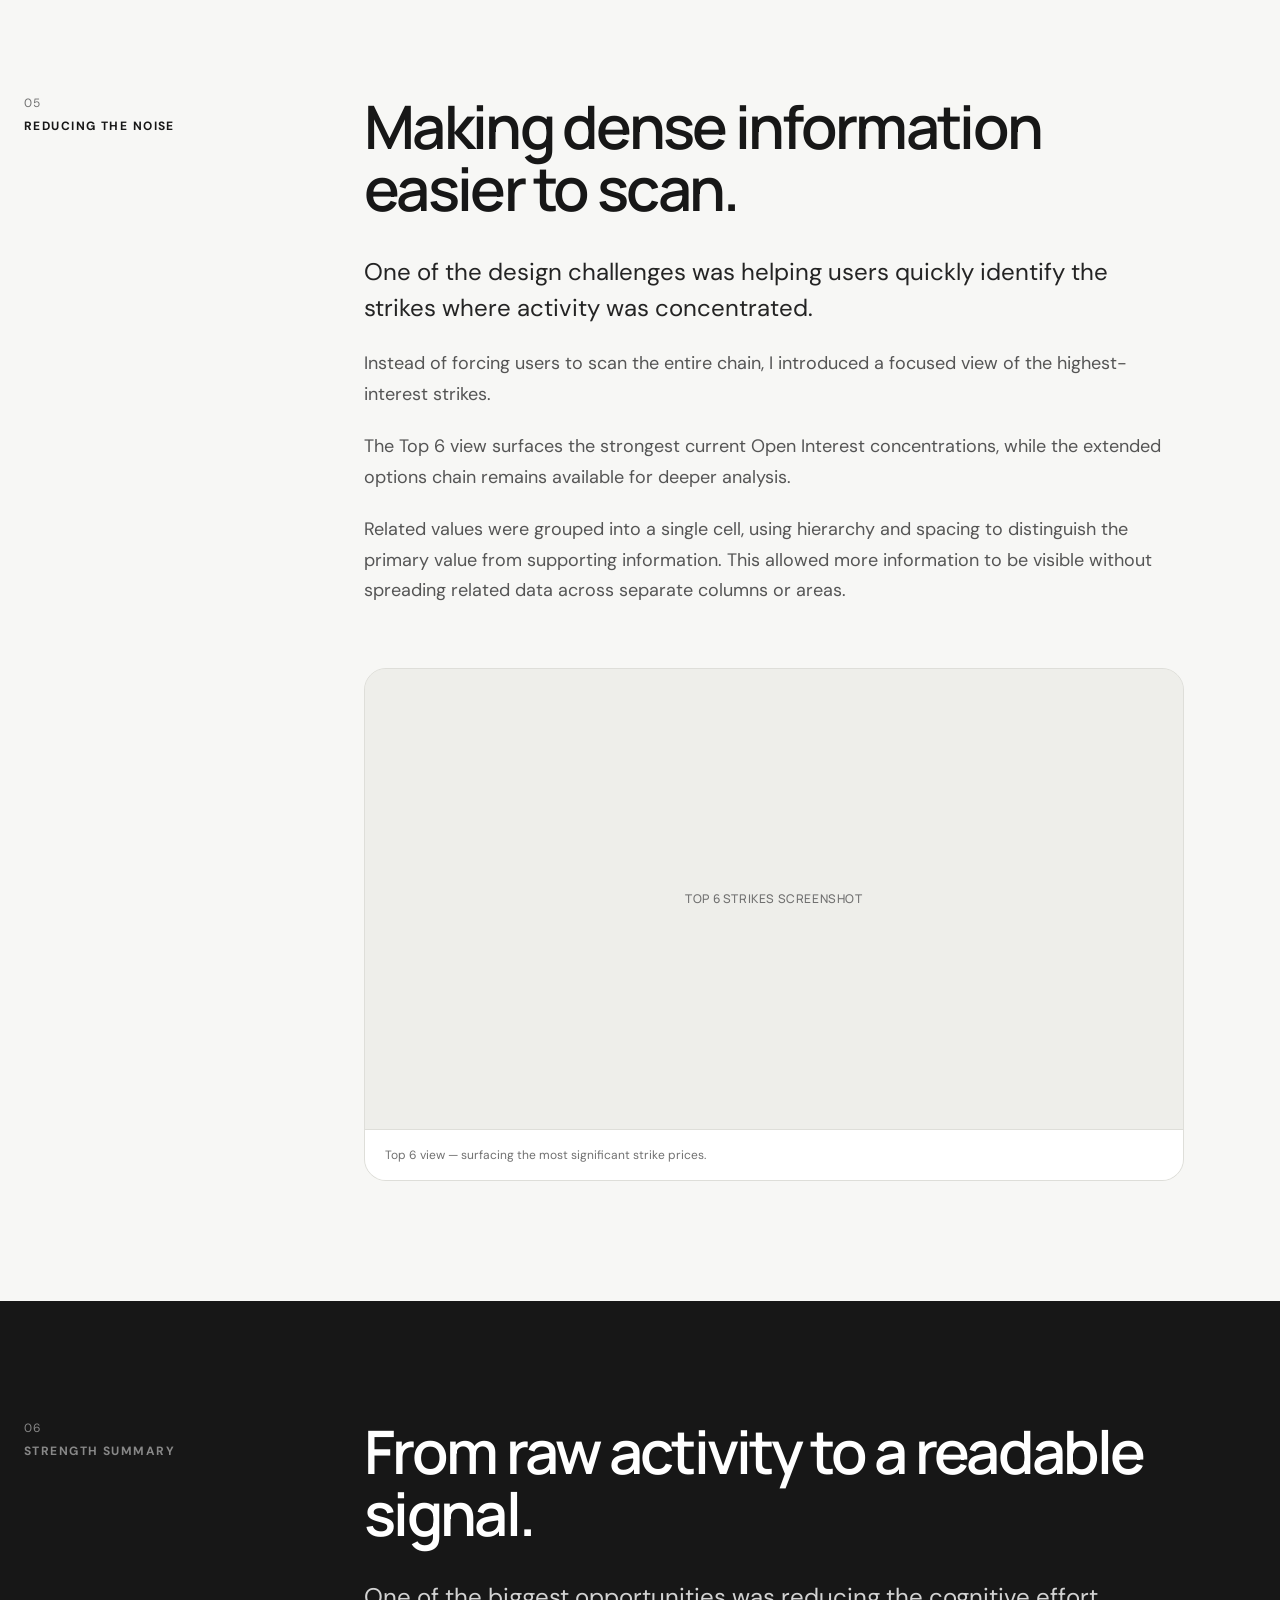
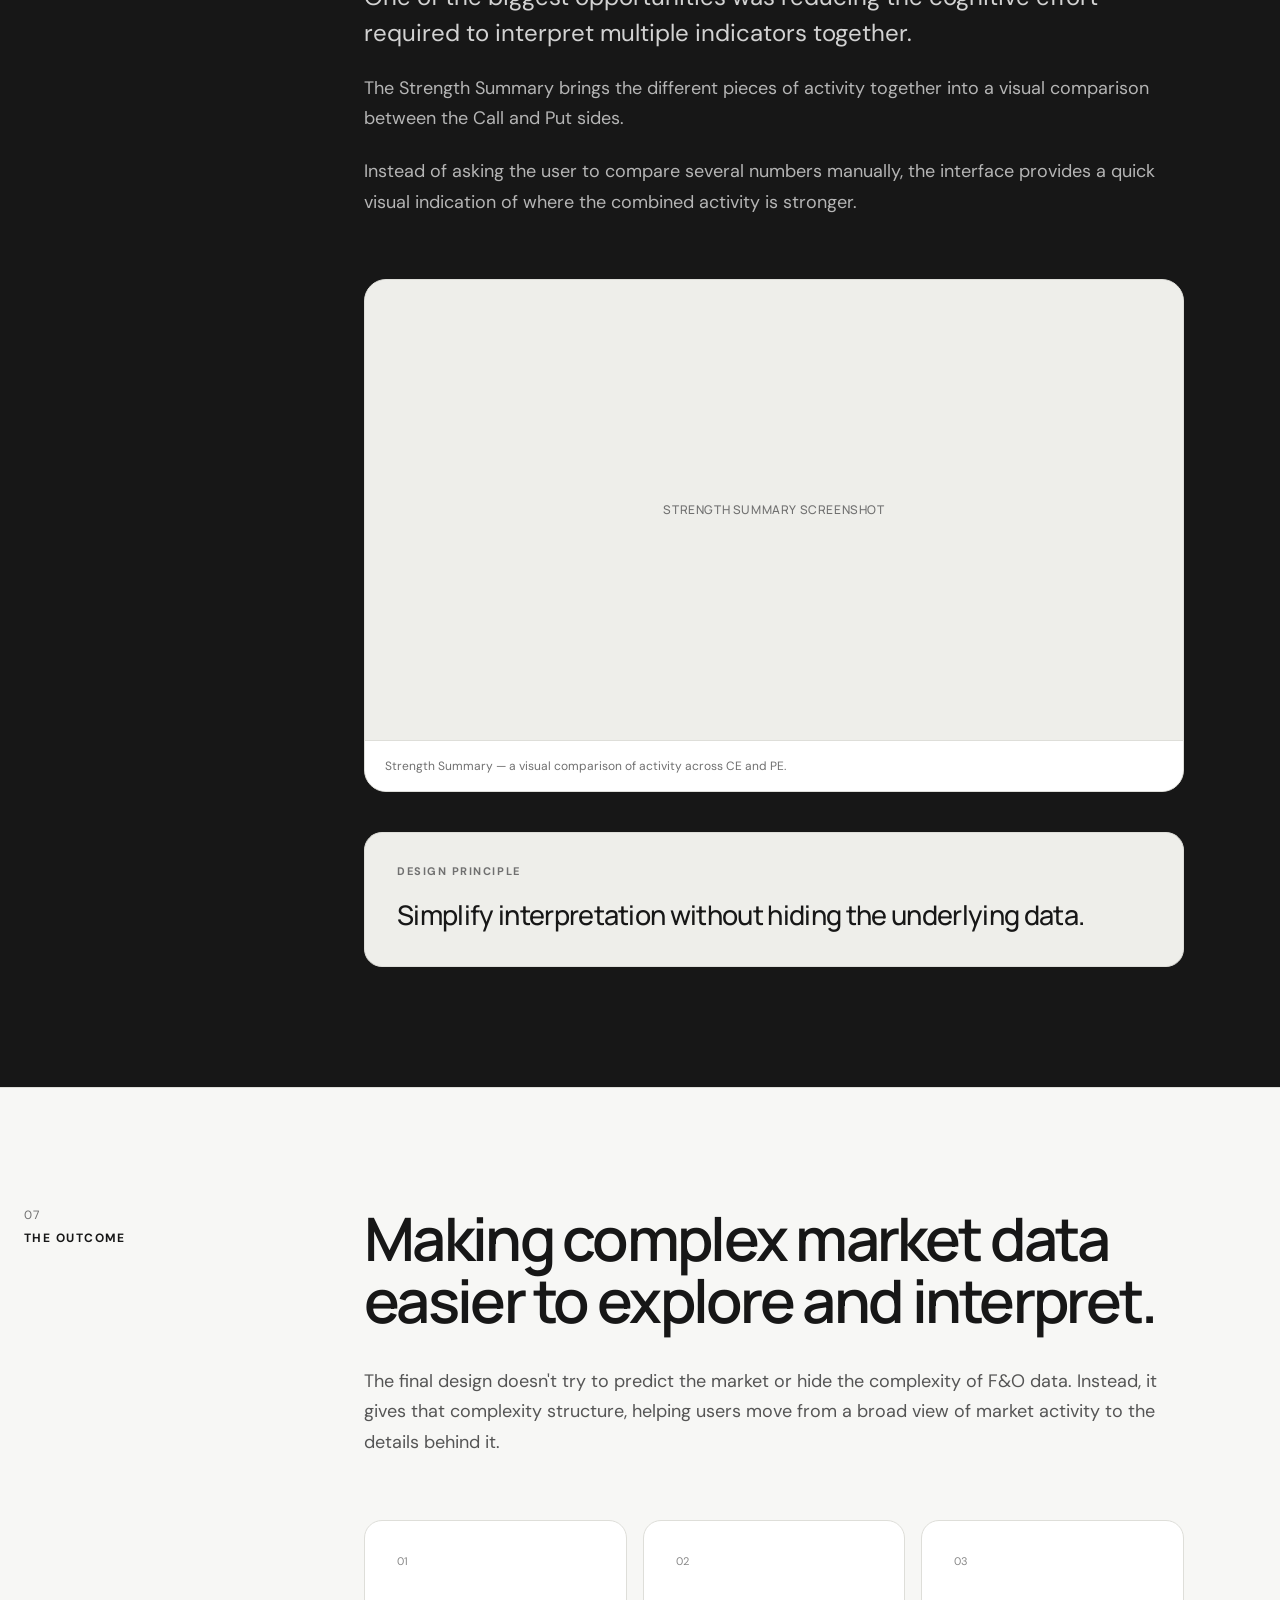
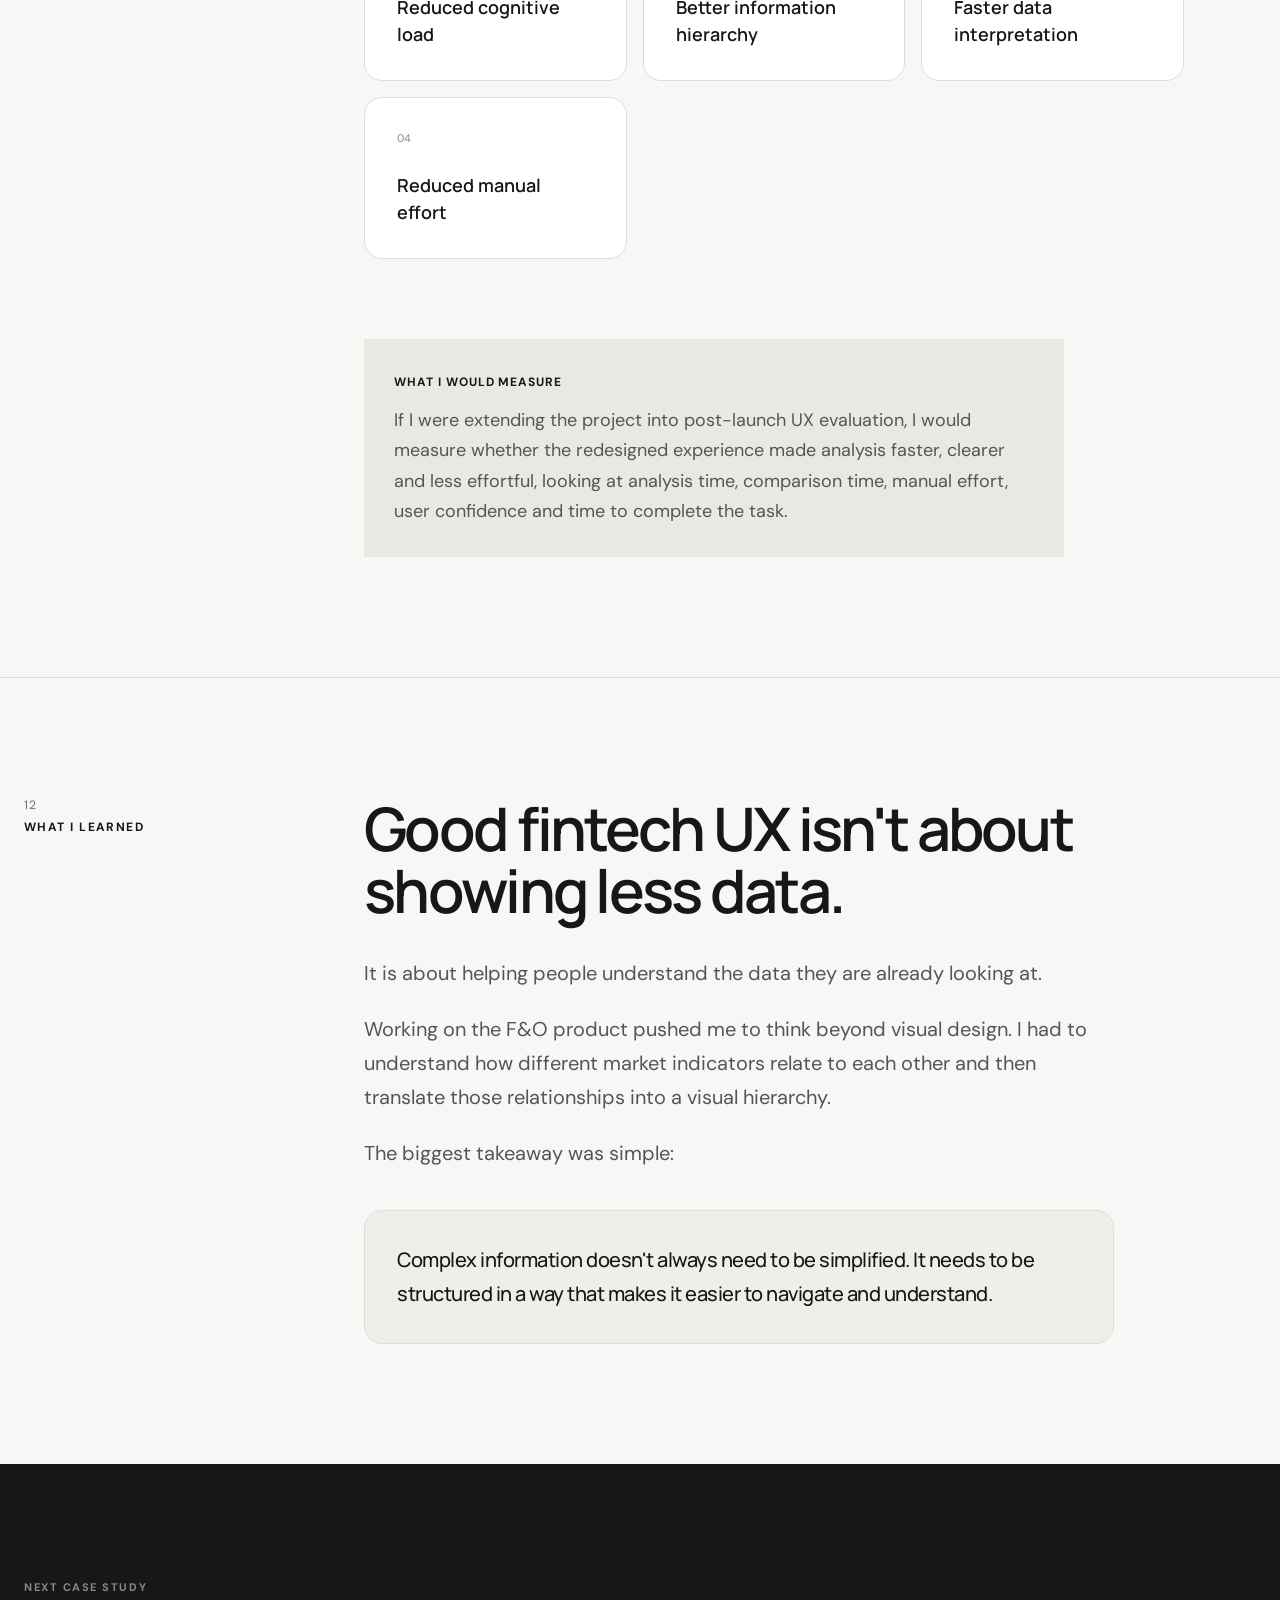
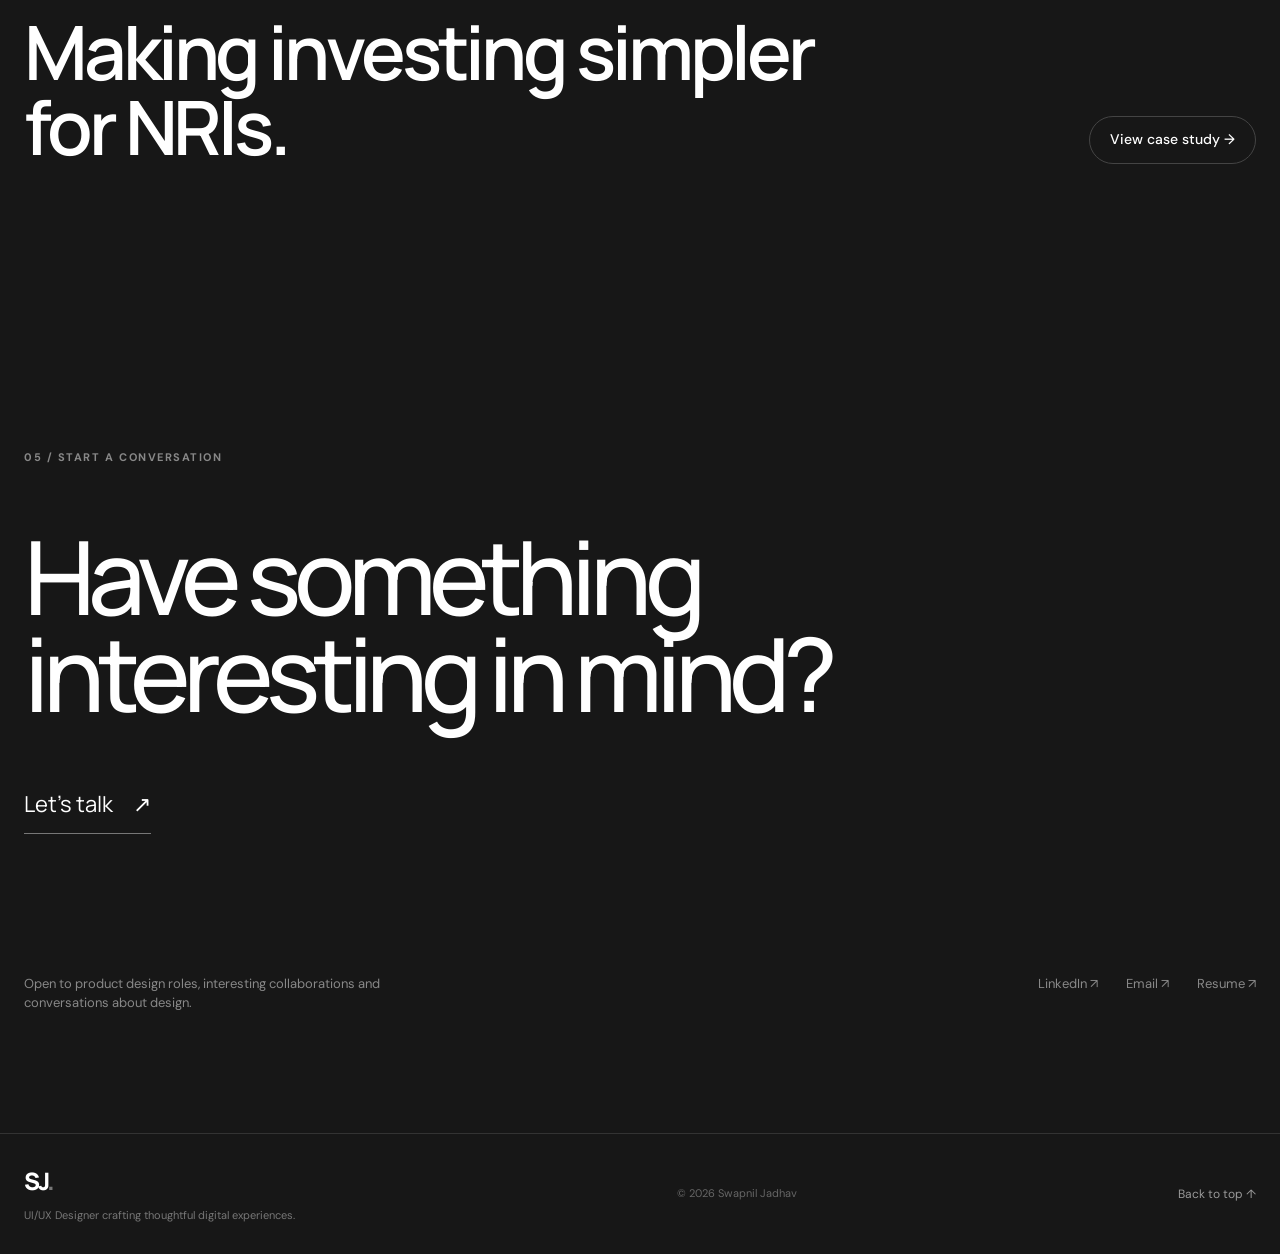
==== commit d51d1405: "minor text change in fno" ====
--- a/fno.html
+++ b/fno.html
@@ -40,7 +40,7 @@
     <div class="container nav-wrapper">
 
       <a href="index.html" class="logo">
-        SJ<span>.</span>
+        Swapnil J<span>.</span>
       </a>
 
       <nav class="main-nav" aria-label="Main navigation">
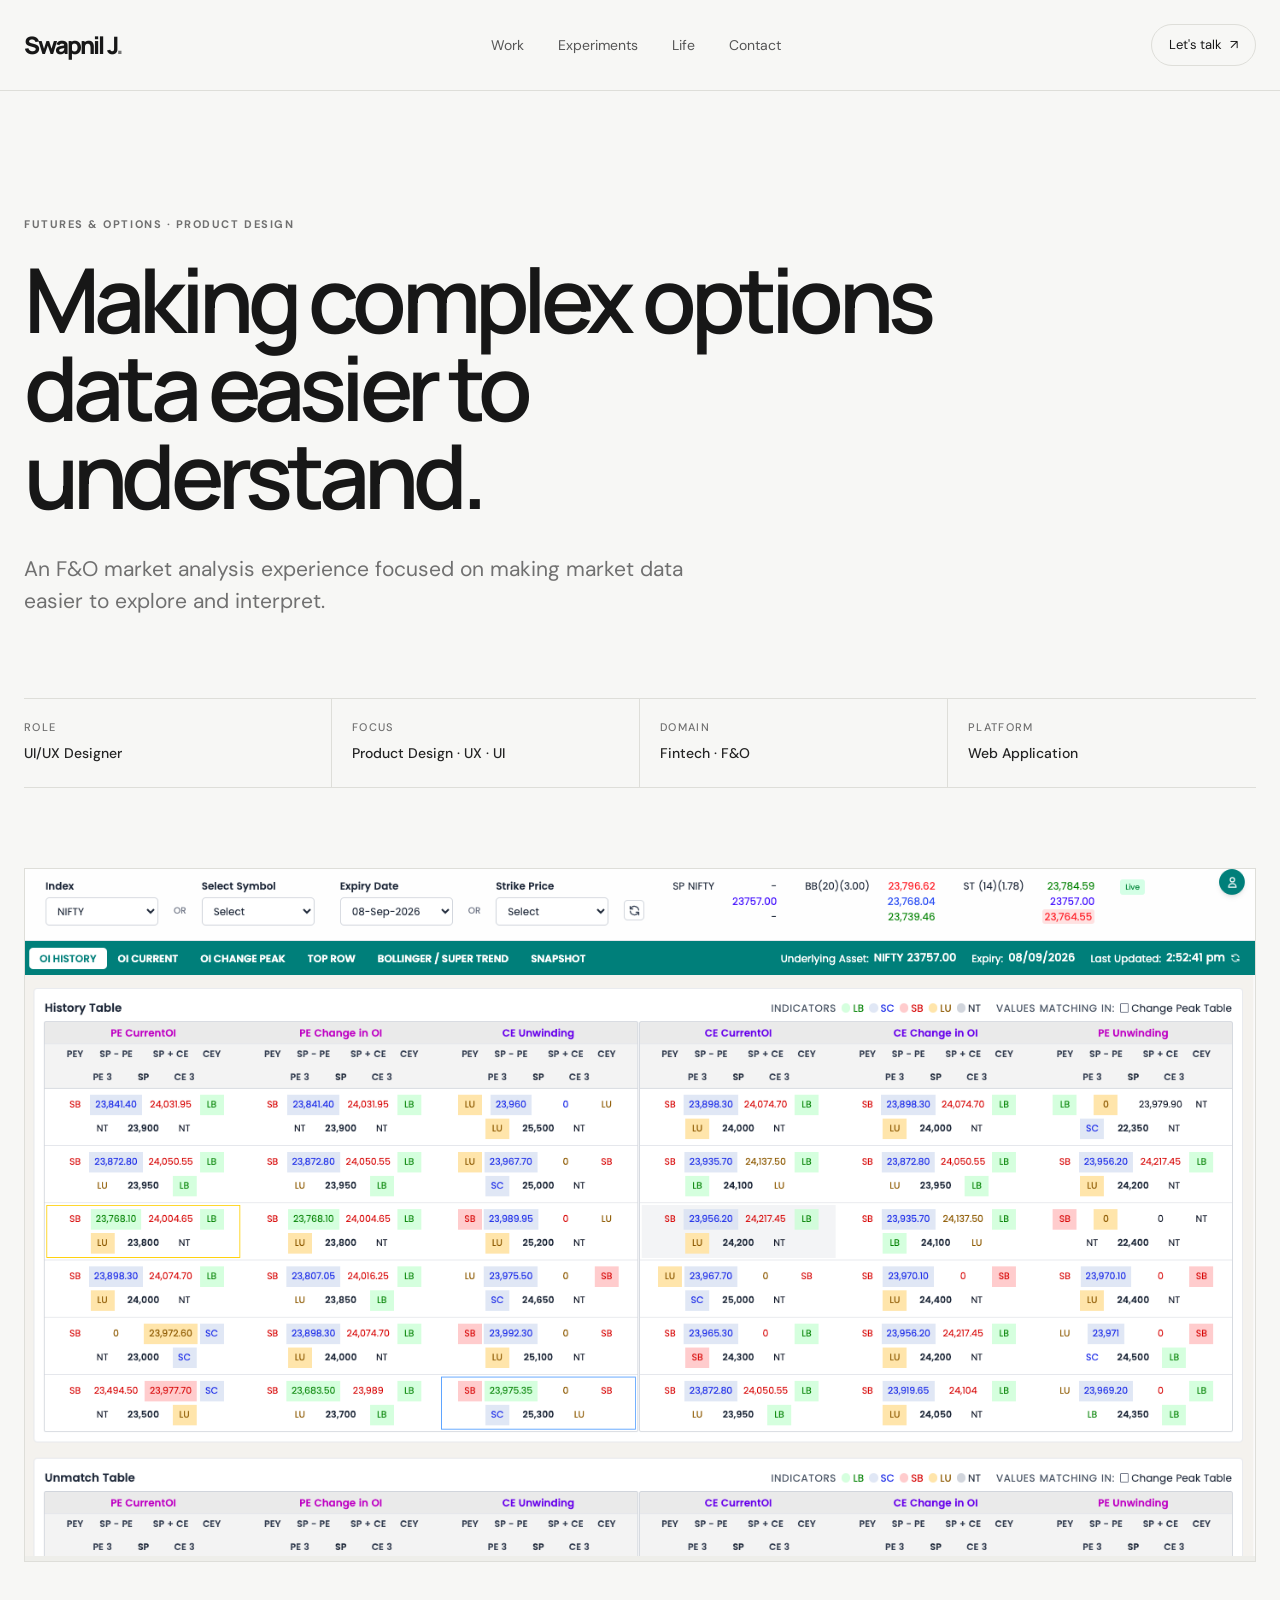
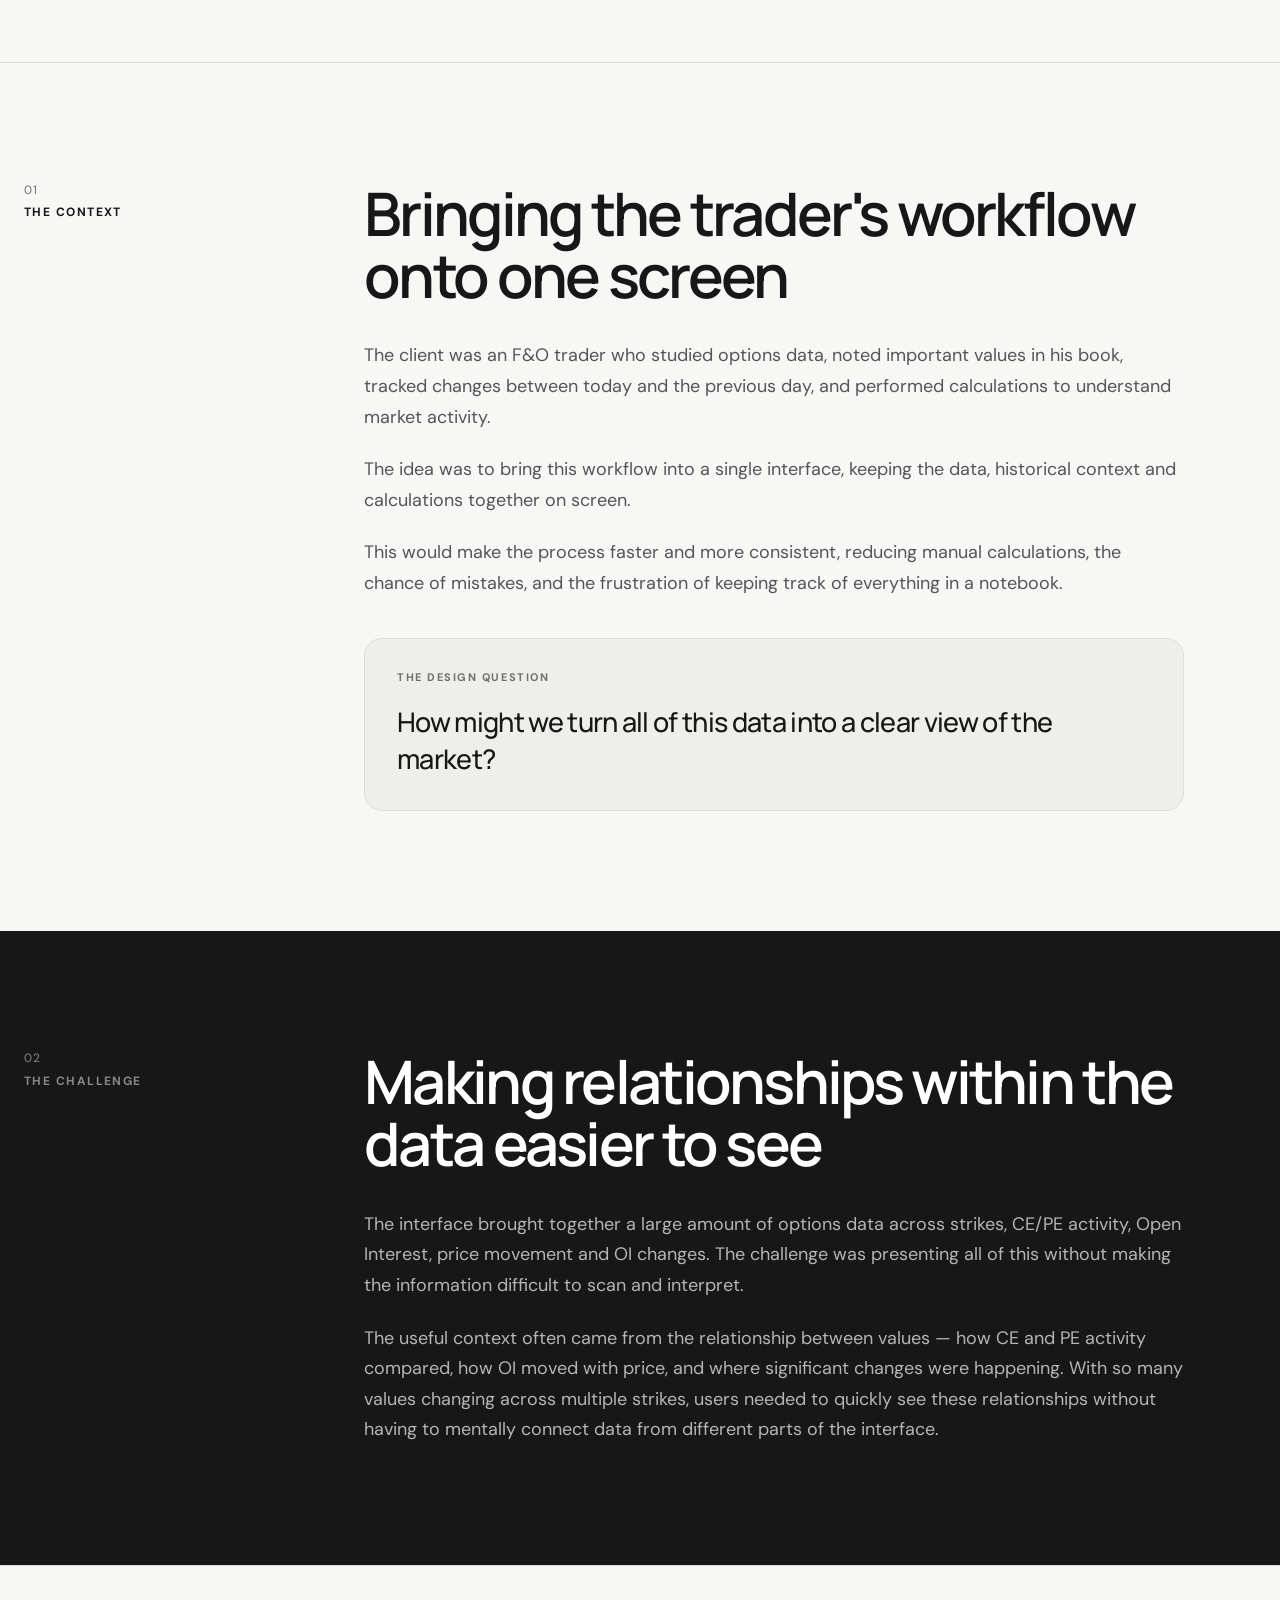
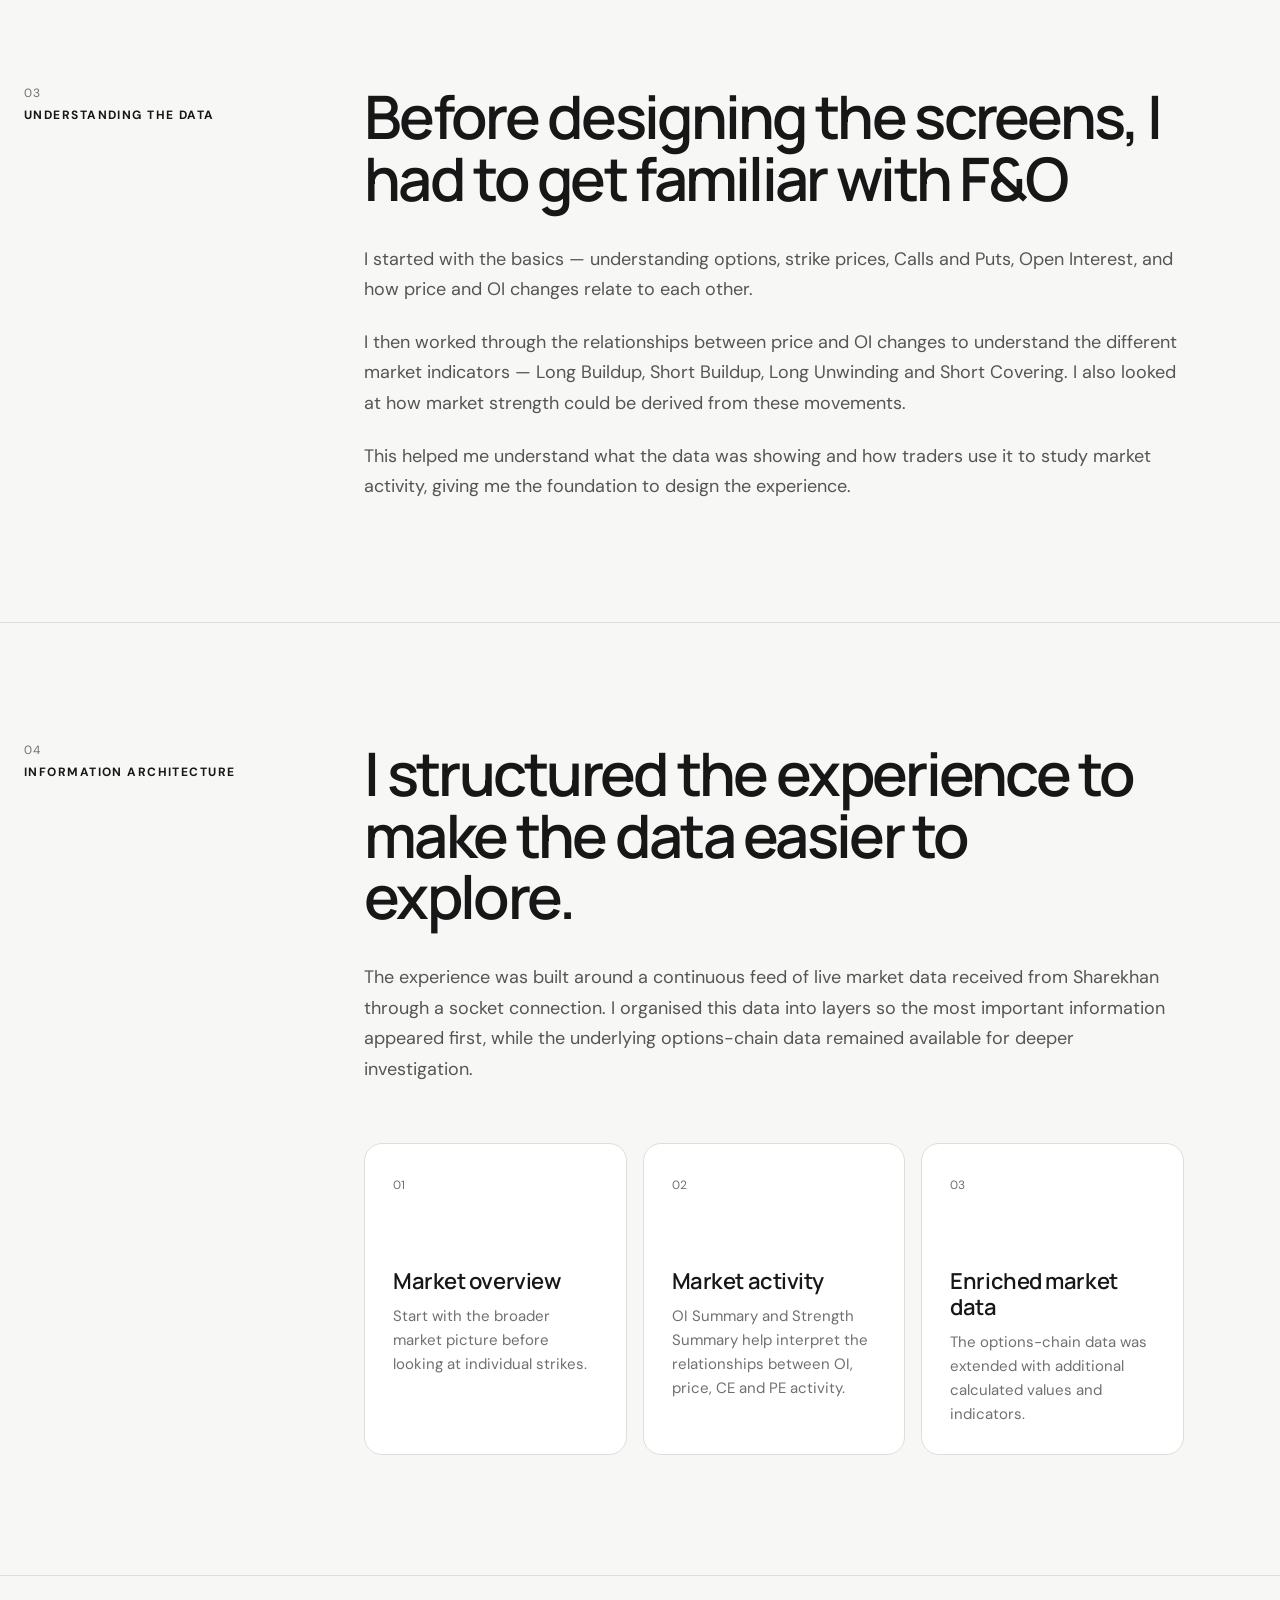
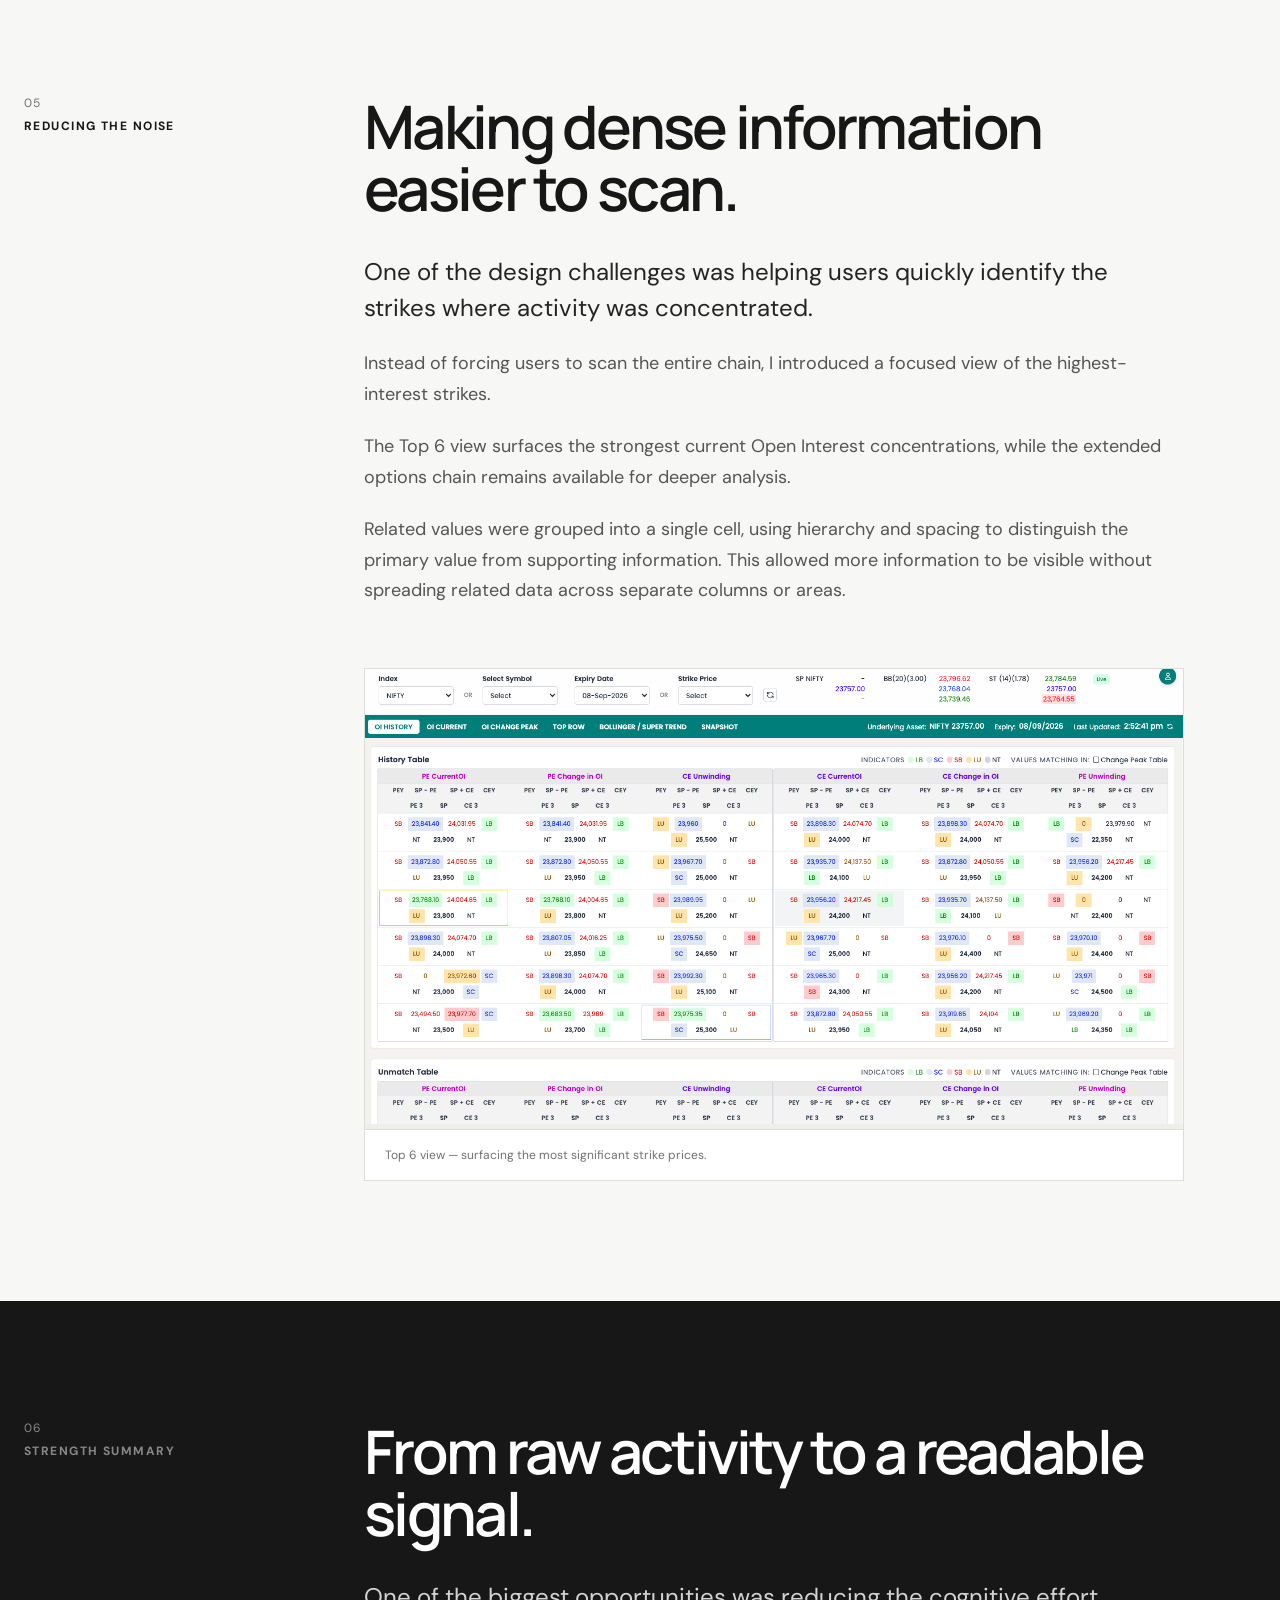
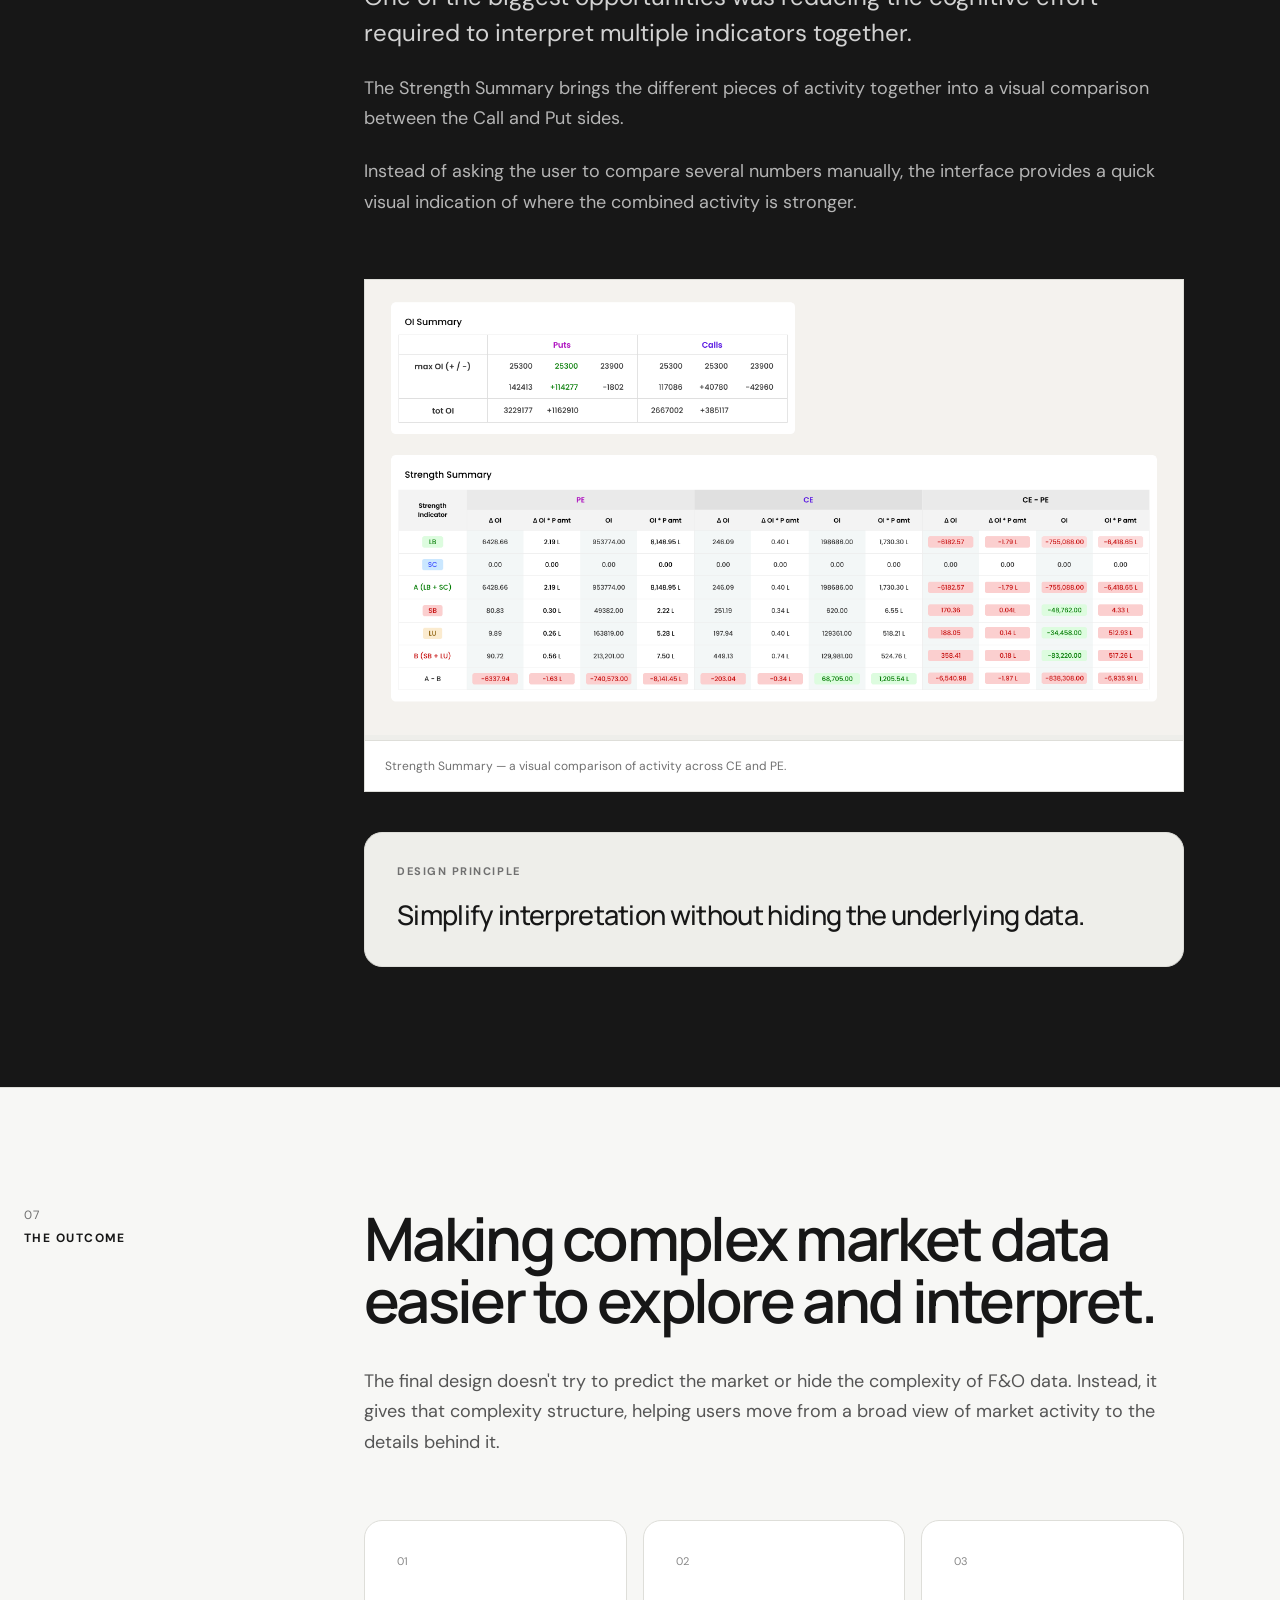
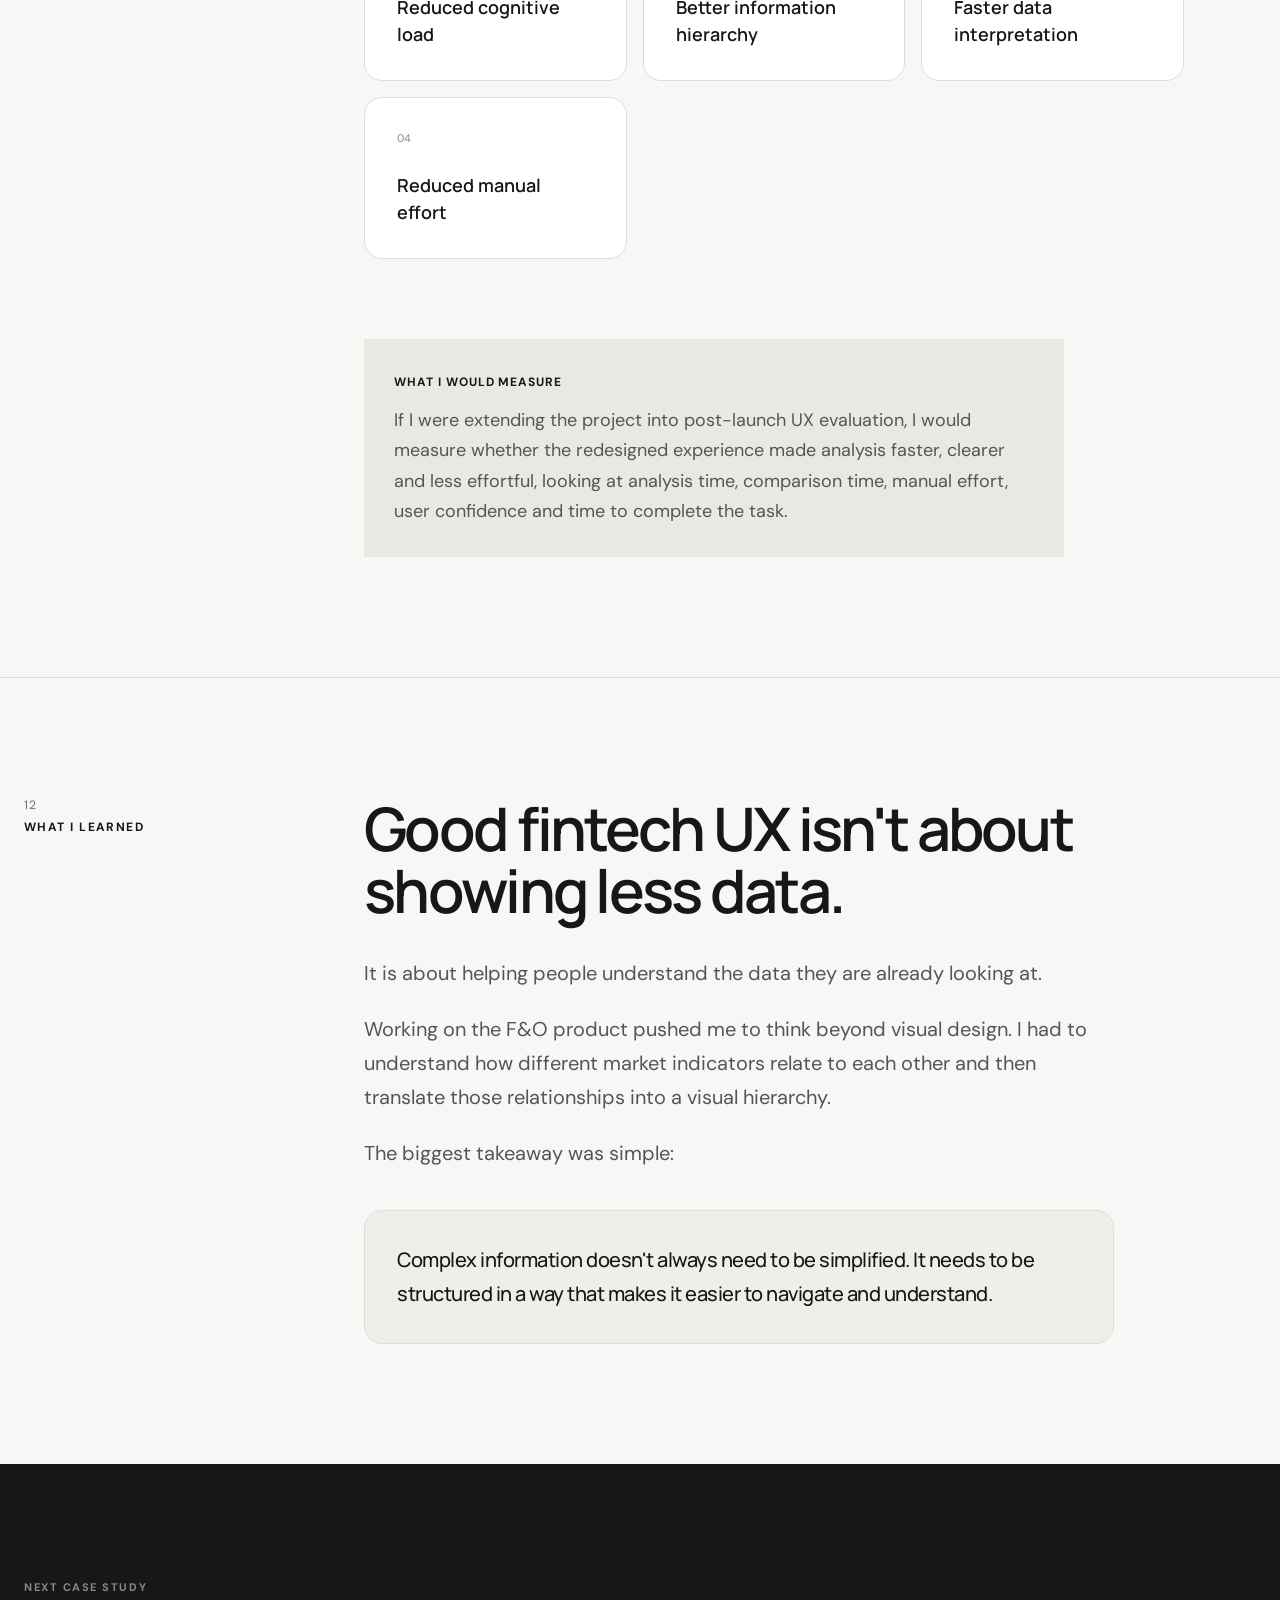
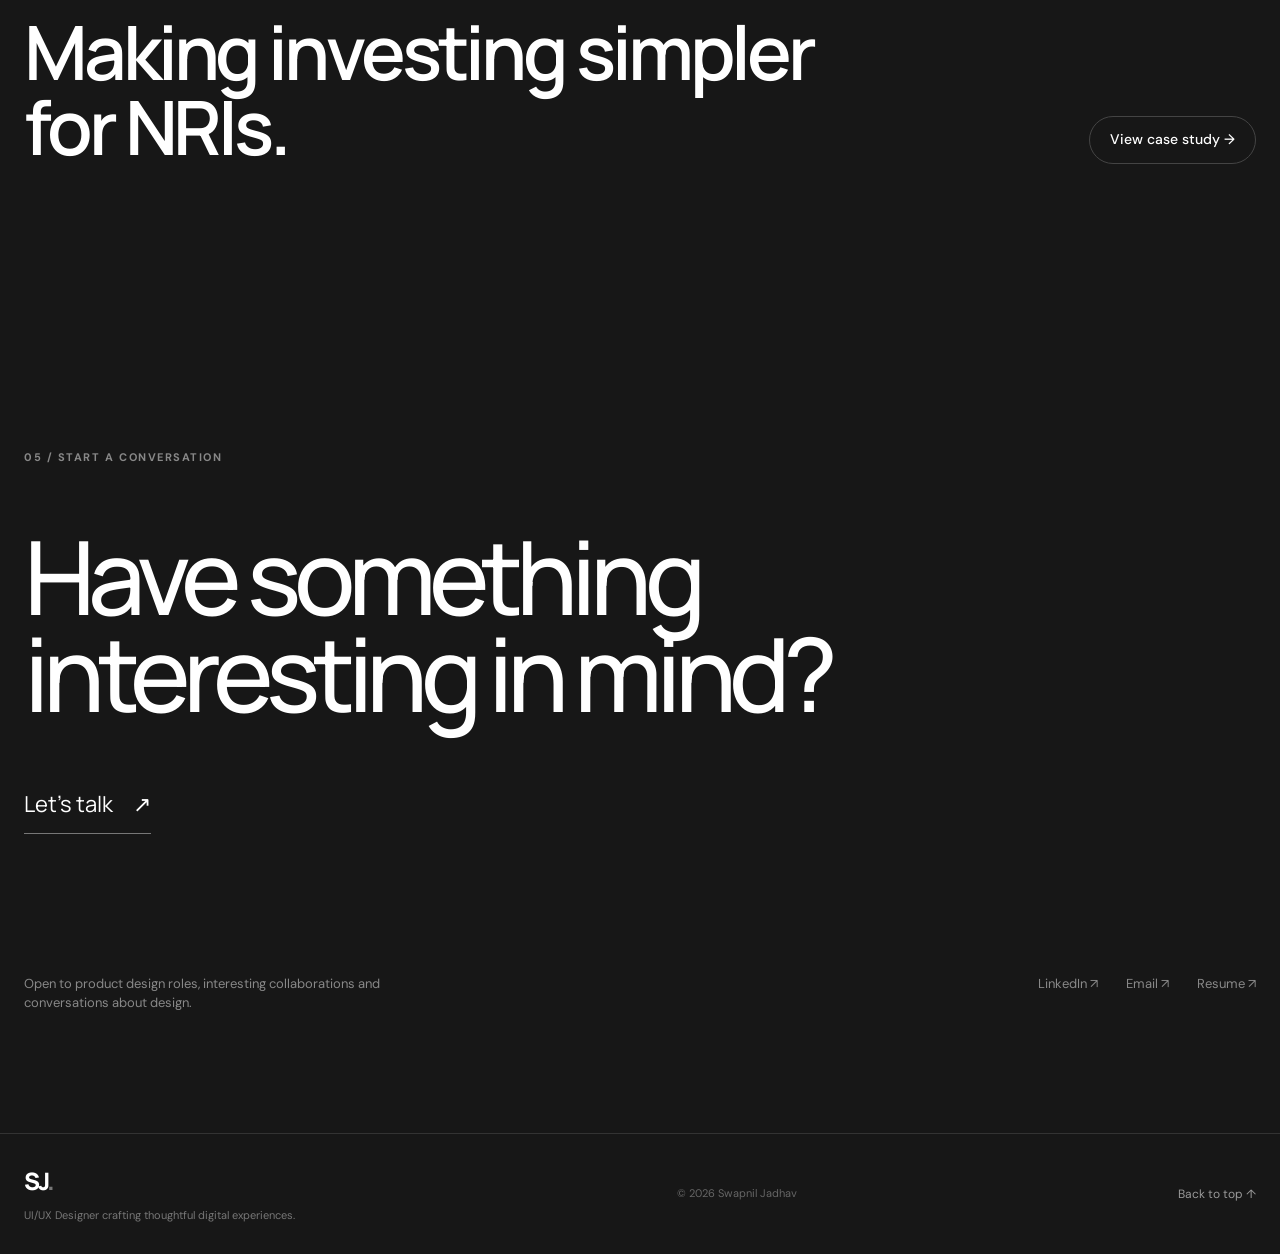
==== commit 152111a3: "updated fno project" ====
--- a/fno.html
+++ b/fno.html
@@ -164,15 +164,22 @@
         </div>
 
 
+        <figure class="hero-image reveal">
+
+          <img src="images/fno/fno-home.png" alt="F&O dashboard interface" style="object-position:0 -5px">
+
+        </figure>
+
+
         <!-- HERO IMAGE -->
-
+        <!-- 
         <div class="hero-image reveal">
-
           <div class="image-placeholder">
+
             F&O DASHBOARD — HERO SCREENSHOT
           </div>
 
-        </div>
+        </div> -->
 
       </div>
 
@@ -508,9 +515,11 @@
 
           <div class="showcase">
 
-            <div class="image-placeholder">
+            <img src="images/fno/fno-home.png" alt="F&O dashboard interface" style="object-position:0 -5px">
+
+            <!-- <div class="image-placeholder">
               TOP 6 STRIKES SCREENSHOT
-            </div>
+            </div> -->
 
             <div class="caption">
               Top 6 view — surfacing the most significant strike prices.
@@ -576,9 +585,13 @@
 
           <div class="showcase">
 
-            <div class="image-placeholder">
+            <img src="images/fno/oi-and-strength-summary.png" alt="OI and strength summary"
+              style="object-position:0 -5px">
+
+
+            <!-- <div class="image-placeholder">
               STRENGTH SUMMARY SCREENSHOT
-            </div>
+            </div> -->
 
             <div class="caption">
               Strength Summary — a visual comparison of activity across CE and PE.
--- a/css/case-study.css
+++ b/css/case-study.css
@@ -78,6 +78,14 @@
   color: var(--muted);
 }
 
+.nda-notice {
+  font-size: 0.9rem !important;
+  margin-top: 30px !important;
+  margin-bottom: 20px !important;
+  max-width: 680px;
+  opacity: 0.5;
+}
+
 .hero h1 {
   max-width: 950px;
 
@@ -174,7 +182,7 @@
   overflow: hidden;
 
   border: 1px solid var(--border);
-  border-radius: 24px;
+  /* border-radius: 24px; */
 
   background: var(--soft);
 }
@@ -186,6 +194,7 @@
   aspect-ratio: 16 / 9;
 
   object-fit: cover;
+  object-position: 0 0;
 }
 
 .image-placeholder {
@@ -282,7 +291,8 @@
   color: var(--dark);
 }
 
-.content p {
+.content p,
+.content ul li {
   margin-bottom: 22px;
 
   font-size: 18px;
@@ -290,6 +300,10 @@
   line-height: 1.7;
 
   color: #555;
+}
+
+ul {
+  list-style: inside
 }
 
 .content p:last-child {
@@ -368,7 +382,8 @@
   color: #fff;
 }
 
-.dark-section .content p {
+.dark-section .content p,
+.dark-section .content ul li {
   color: #b5b5b5;
 }
 
@@ -560,7 +575,7 @@
   overflow: hidden;
 
   border: 1px solid var(--border);
-  border-radius: 22px;
+  /* border-radius: 22px; */
 
   background: var(--soft);
 }
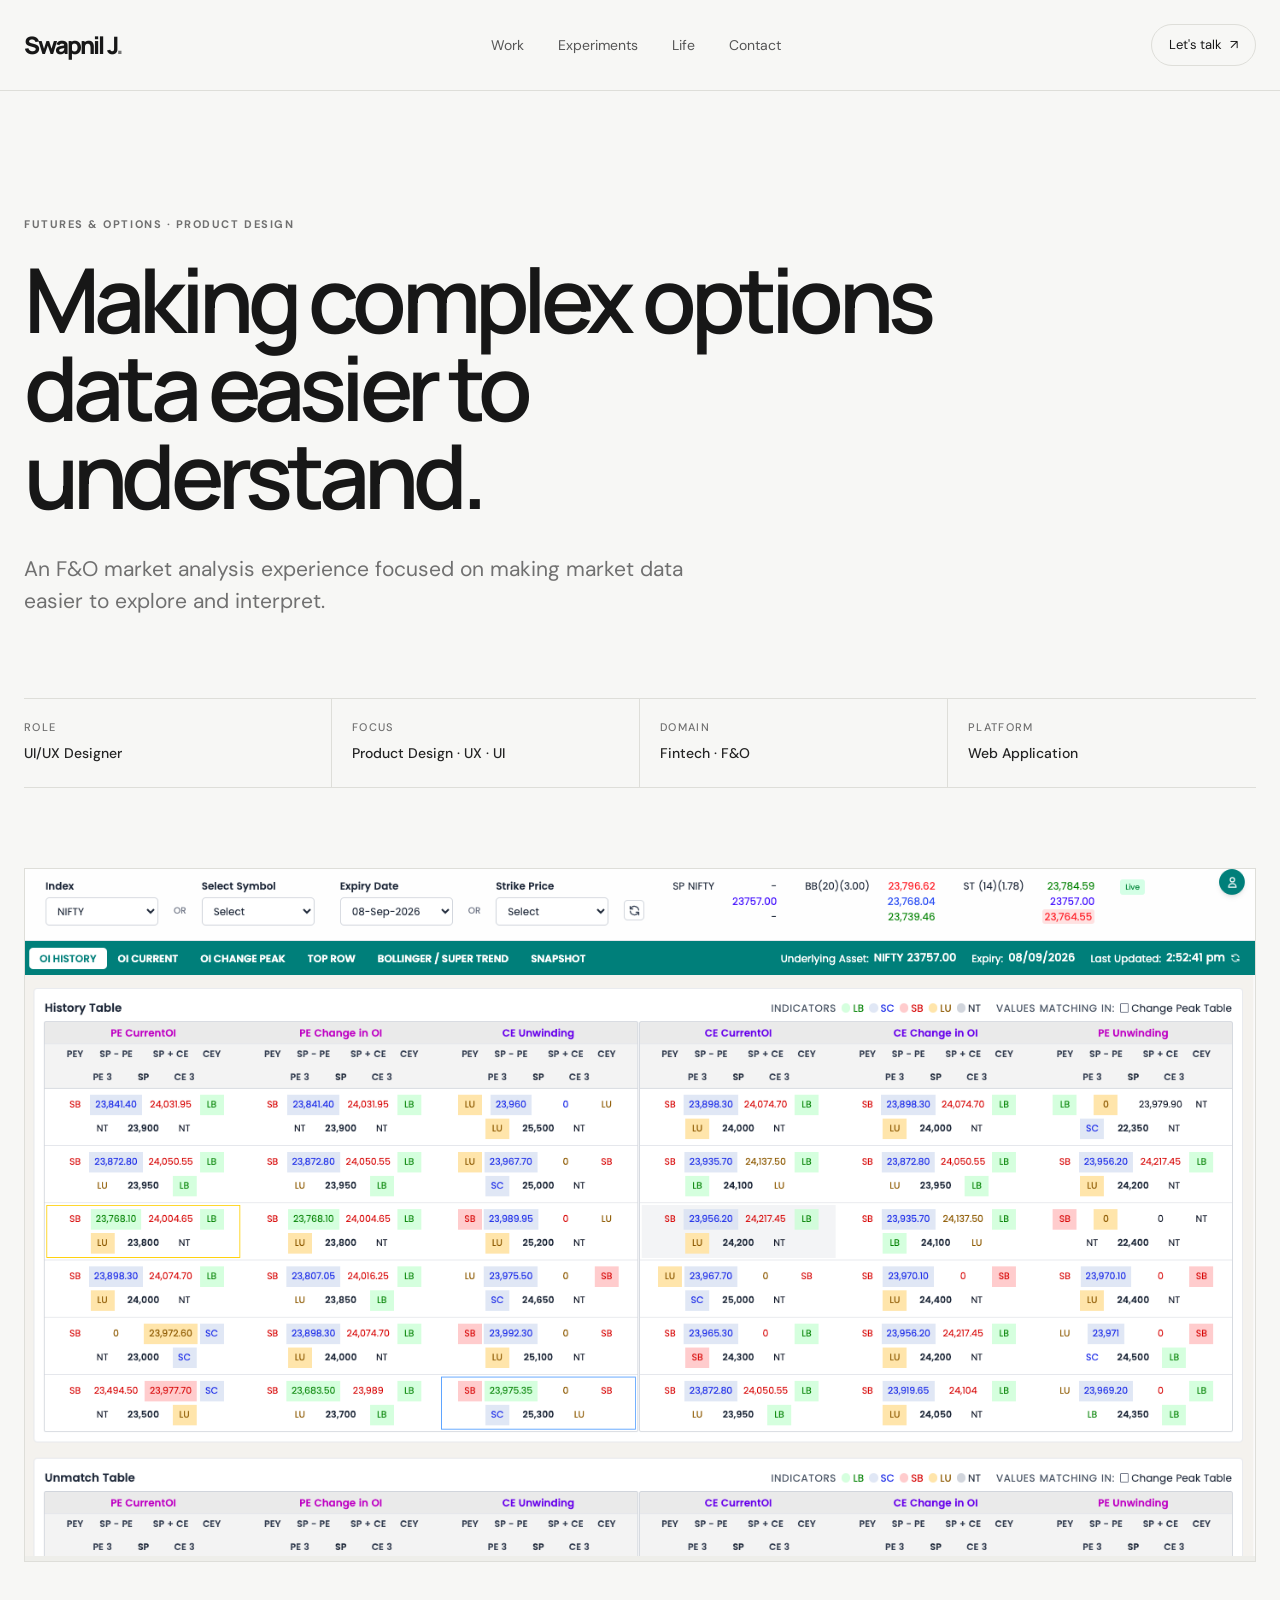
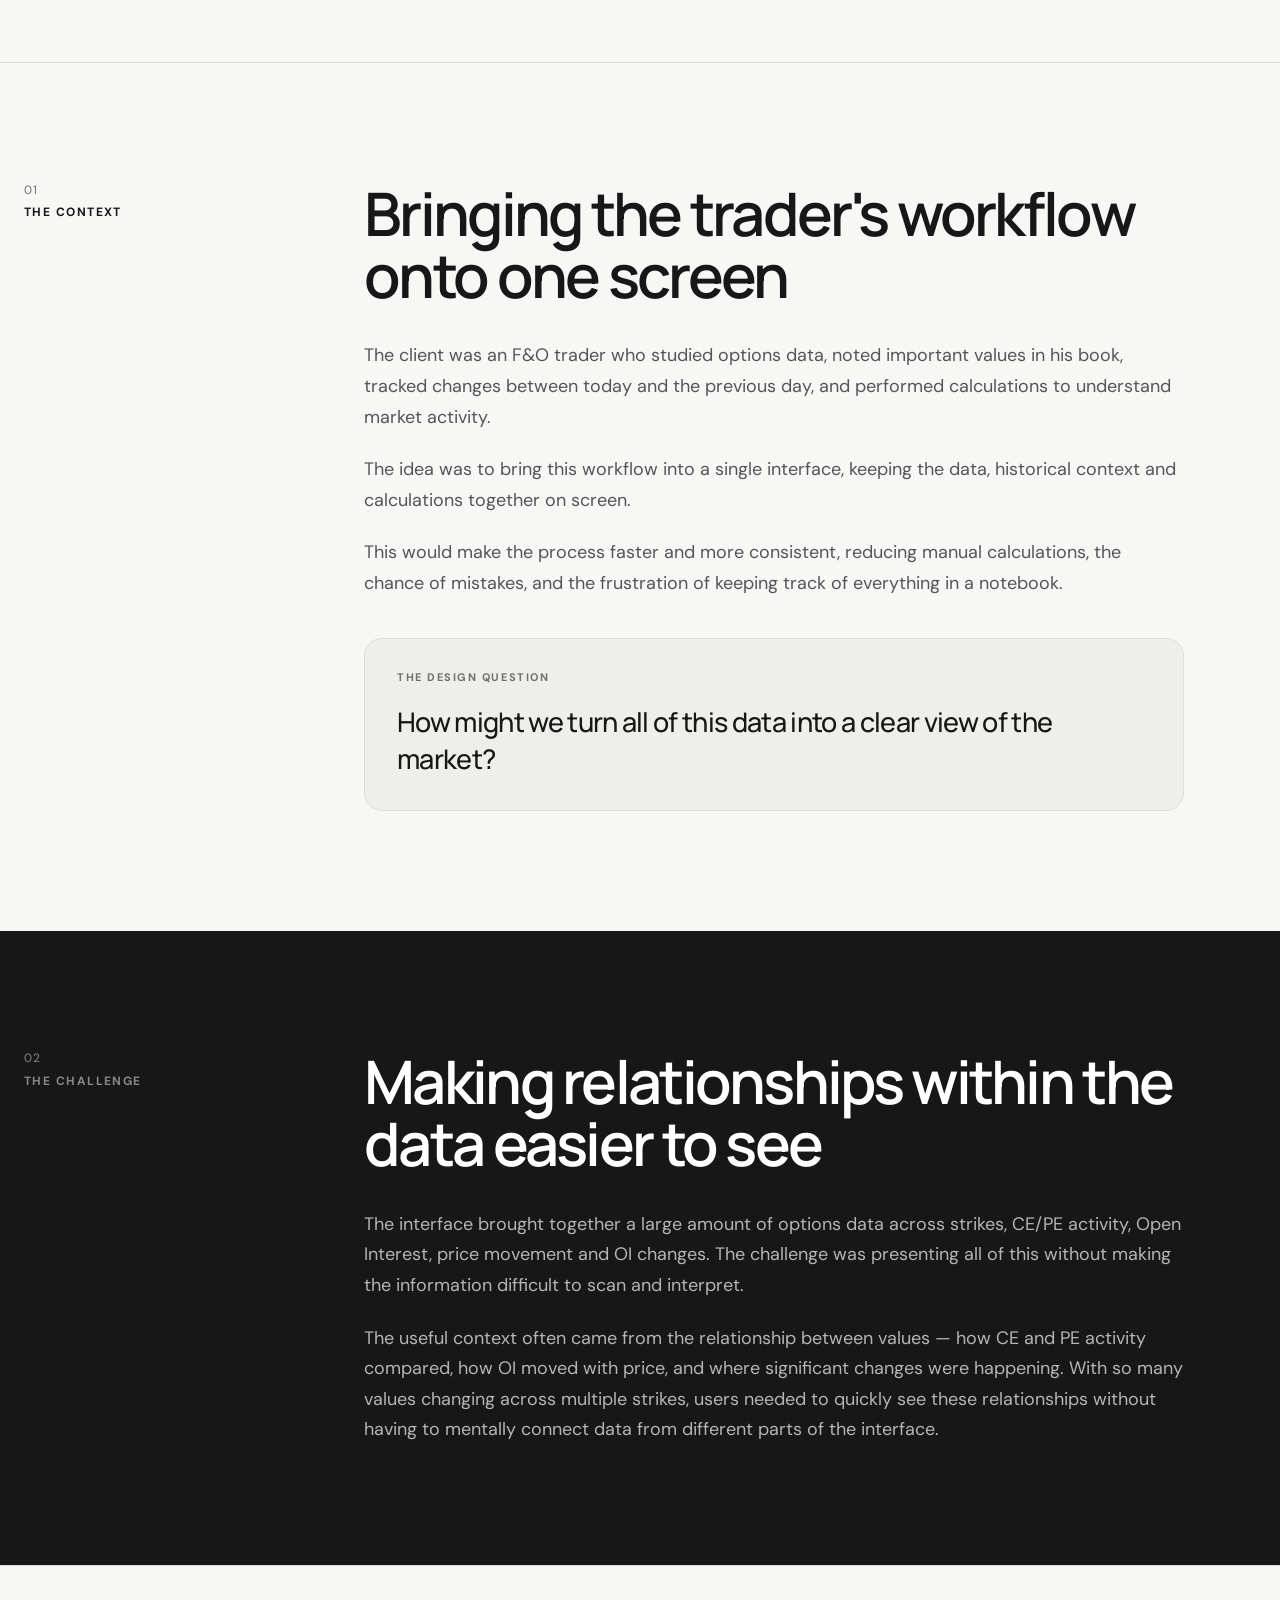
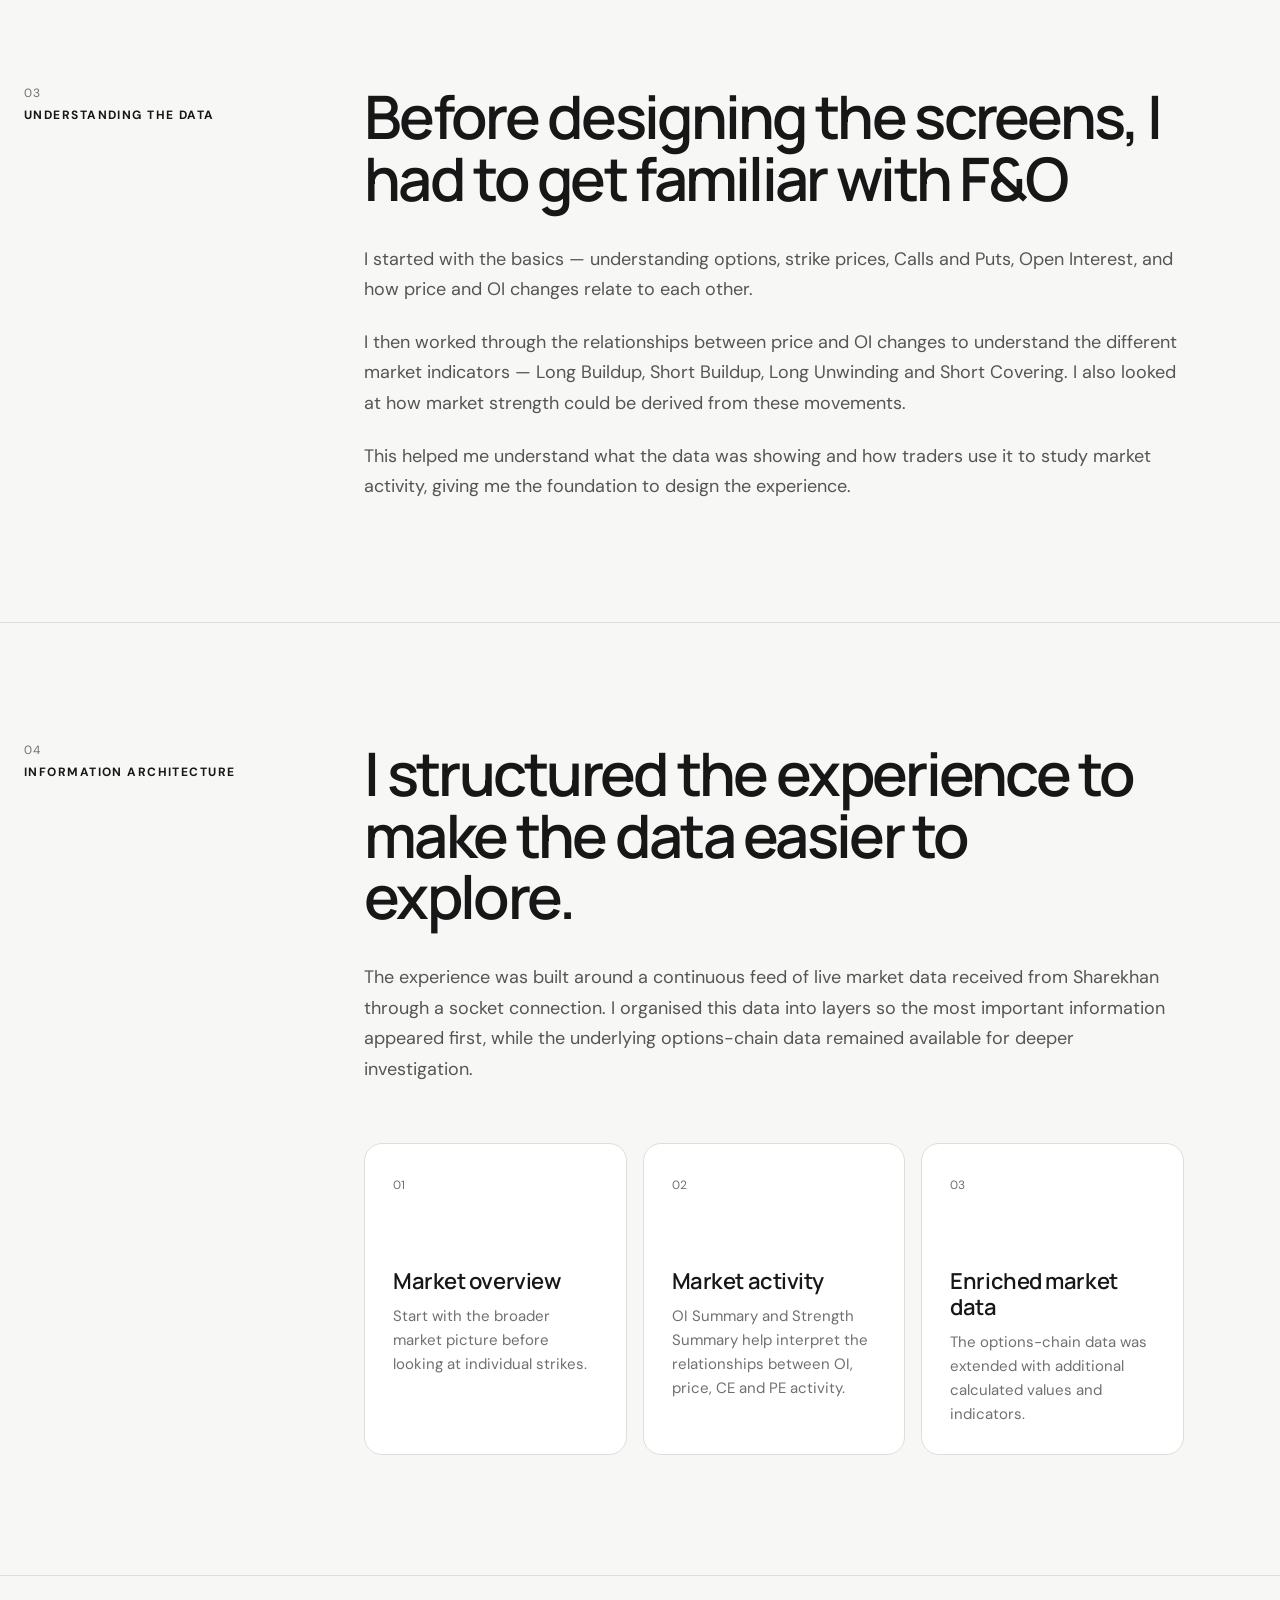
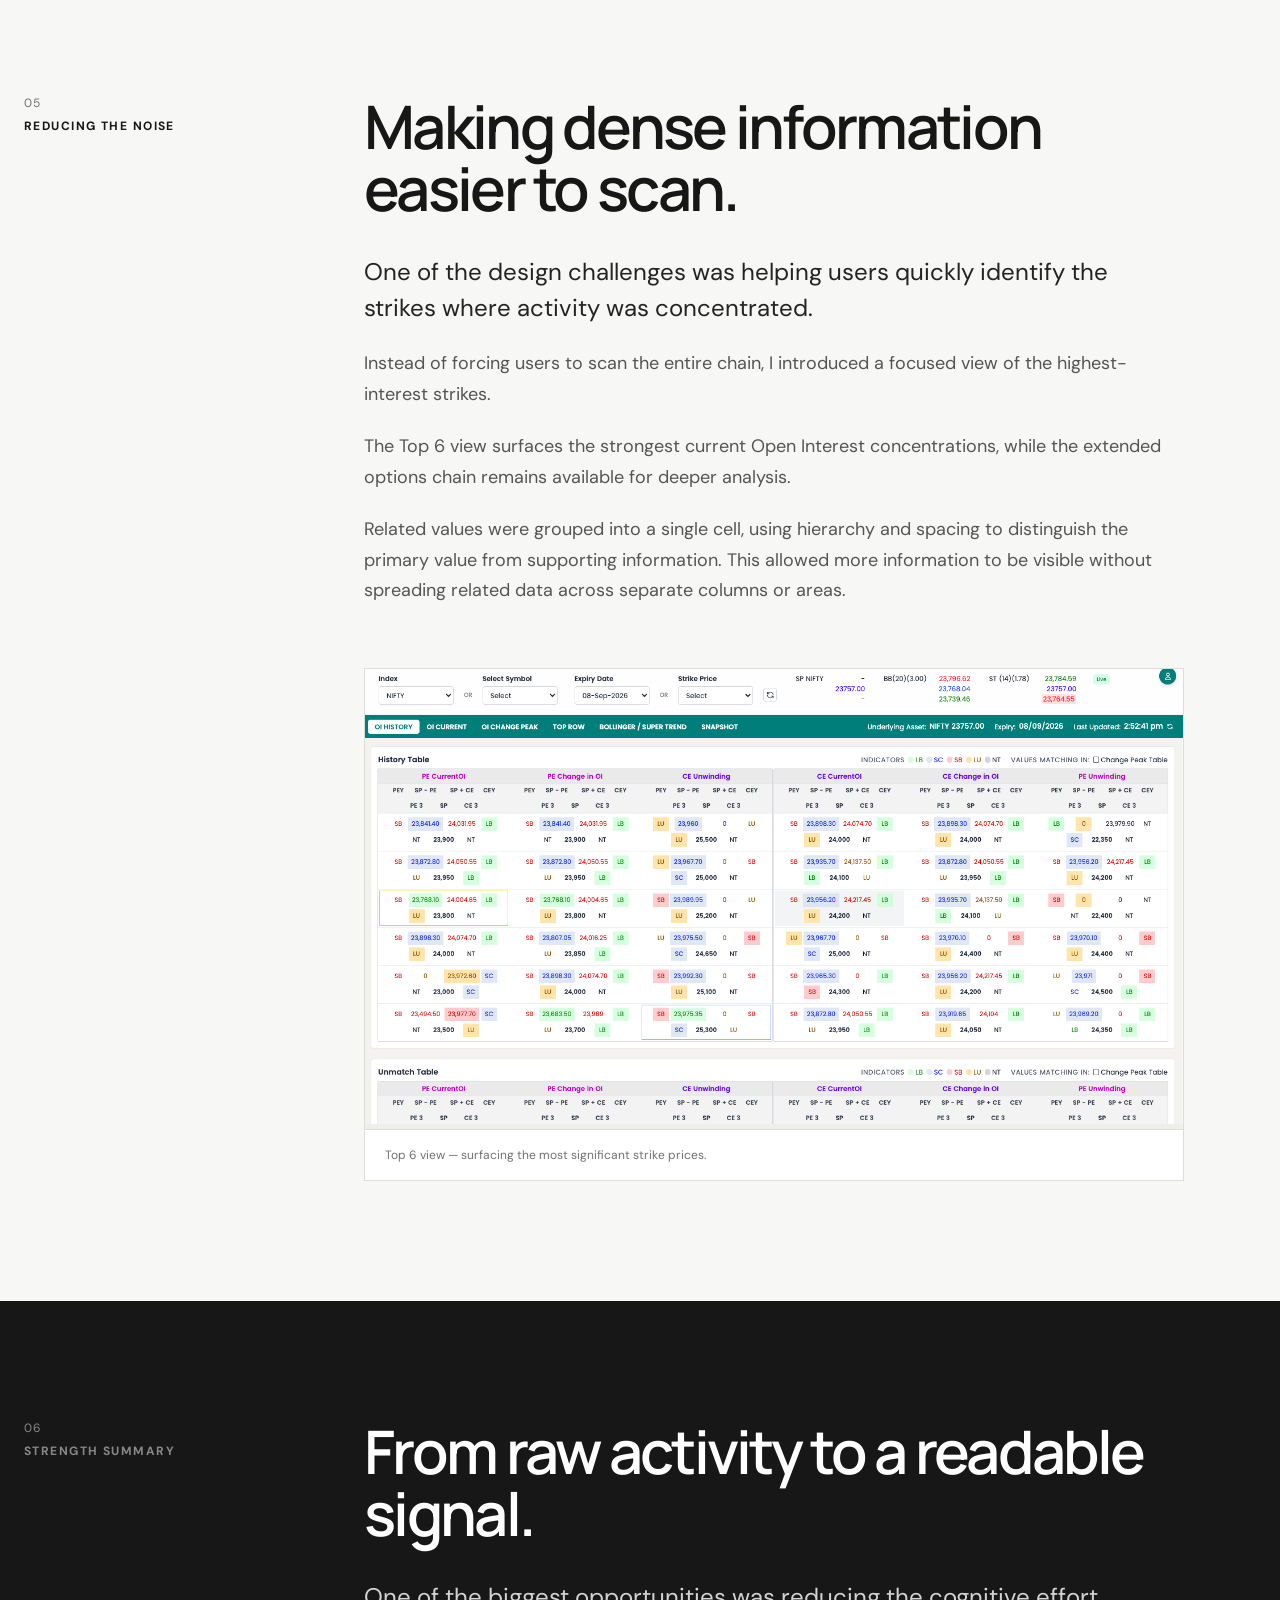
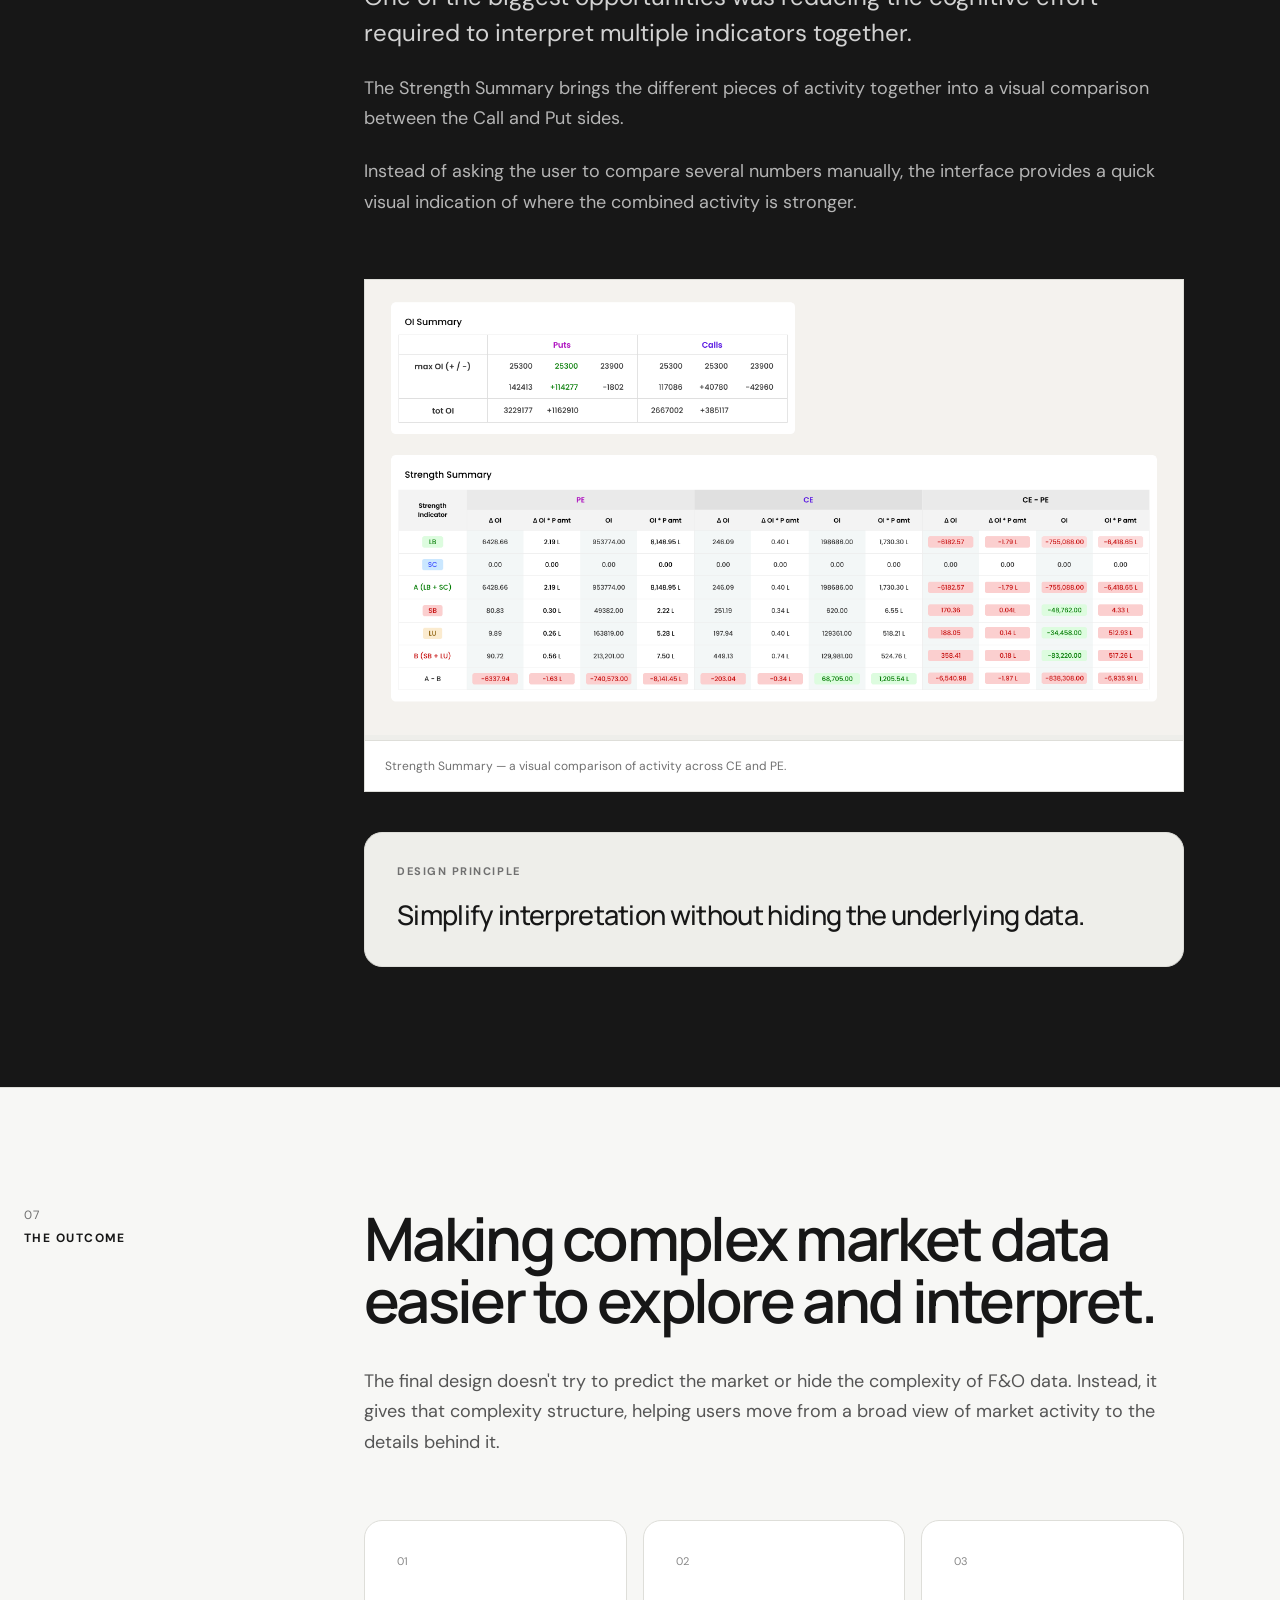
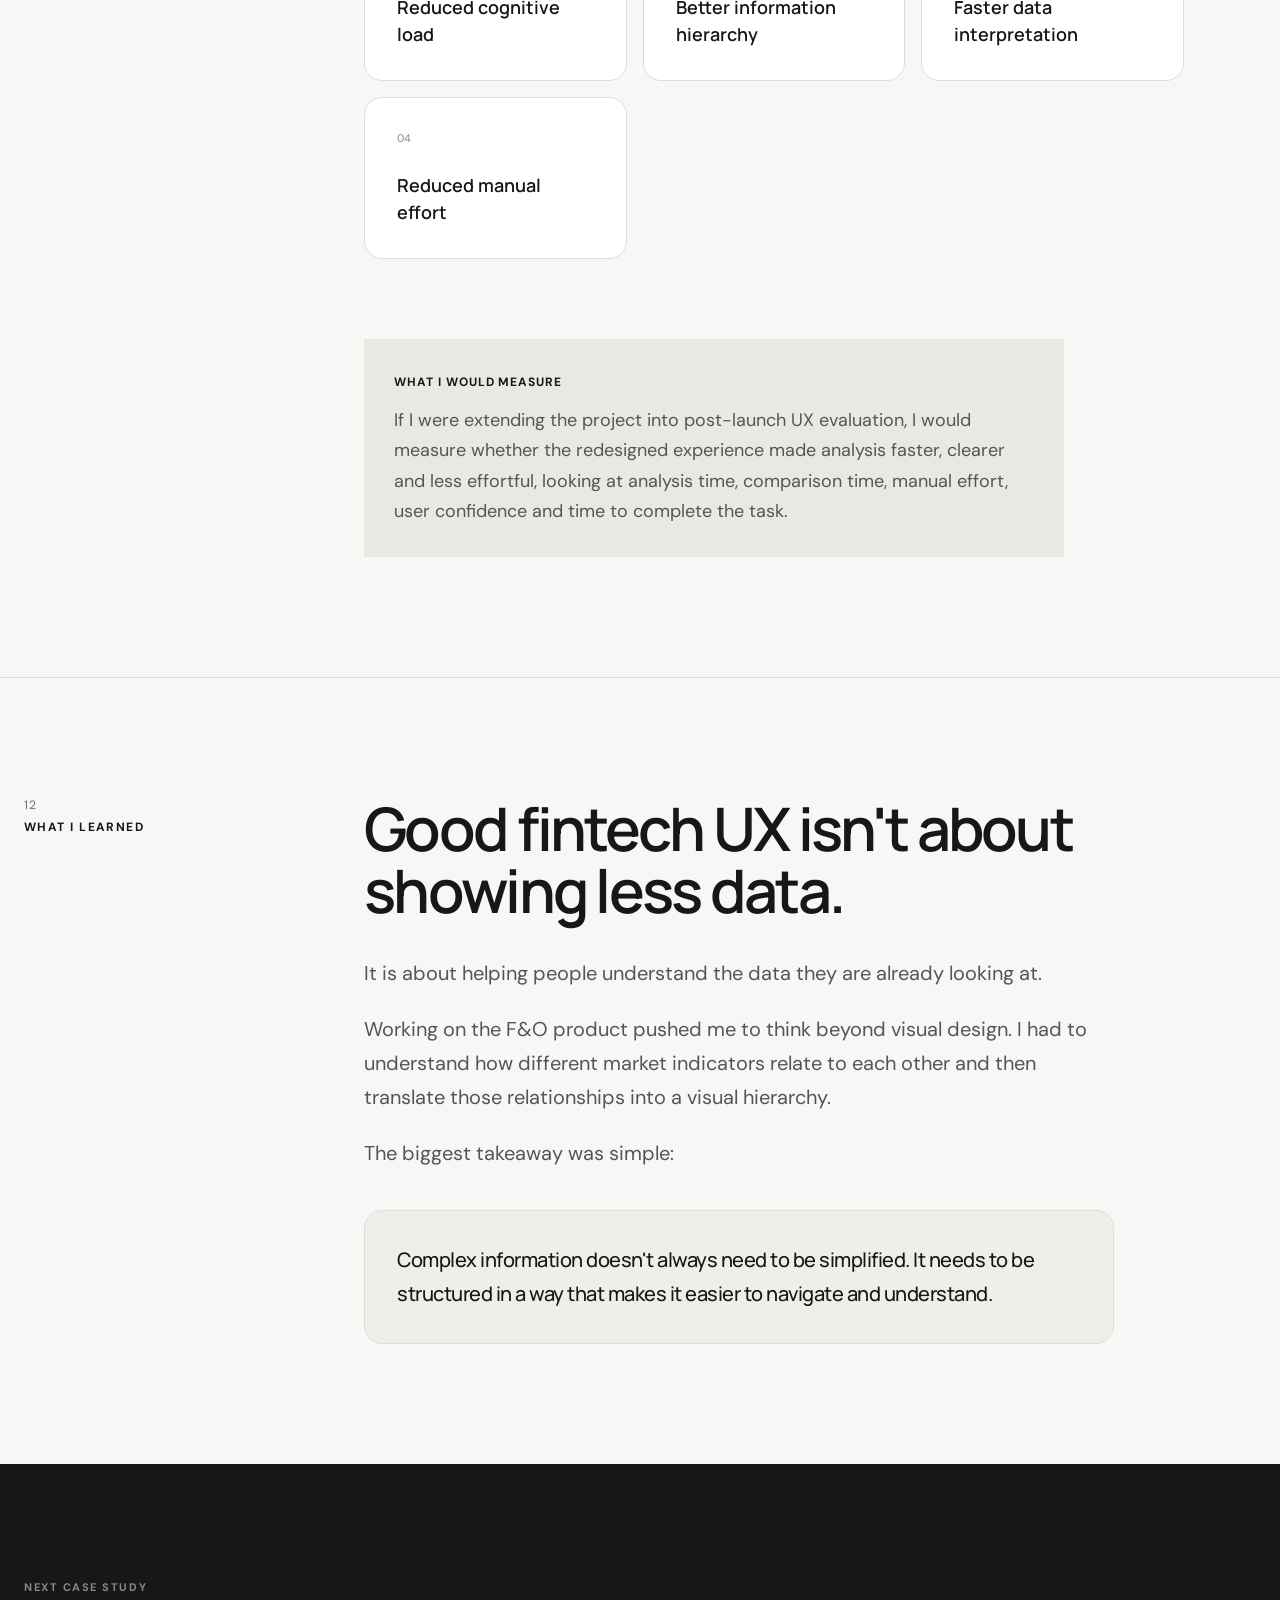
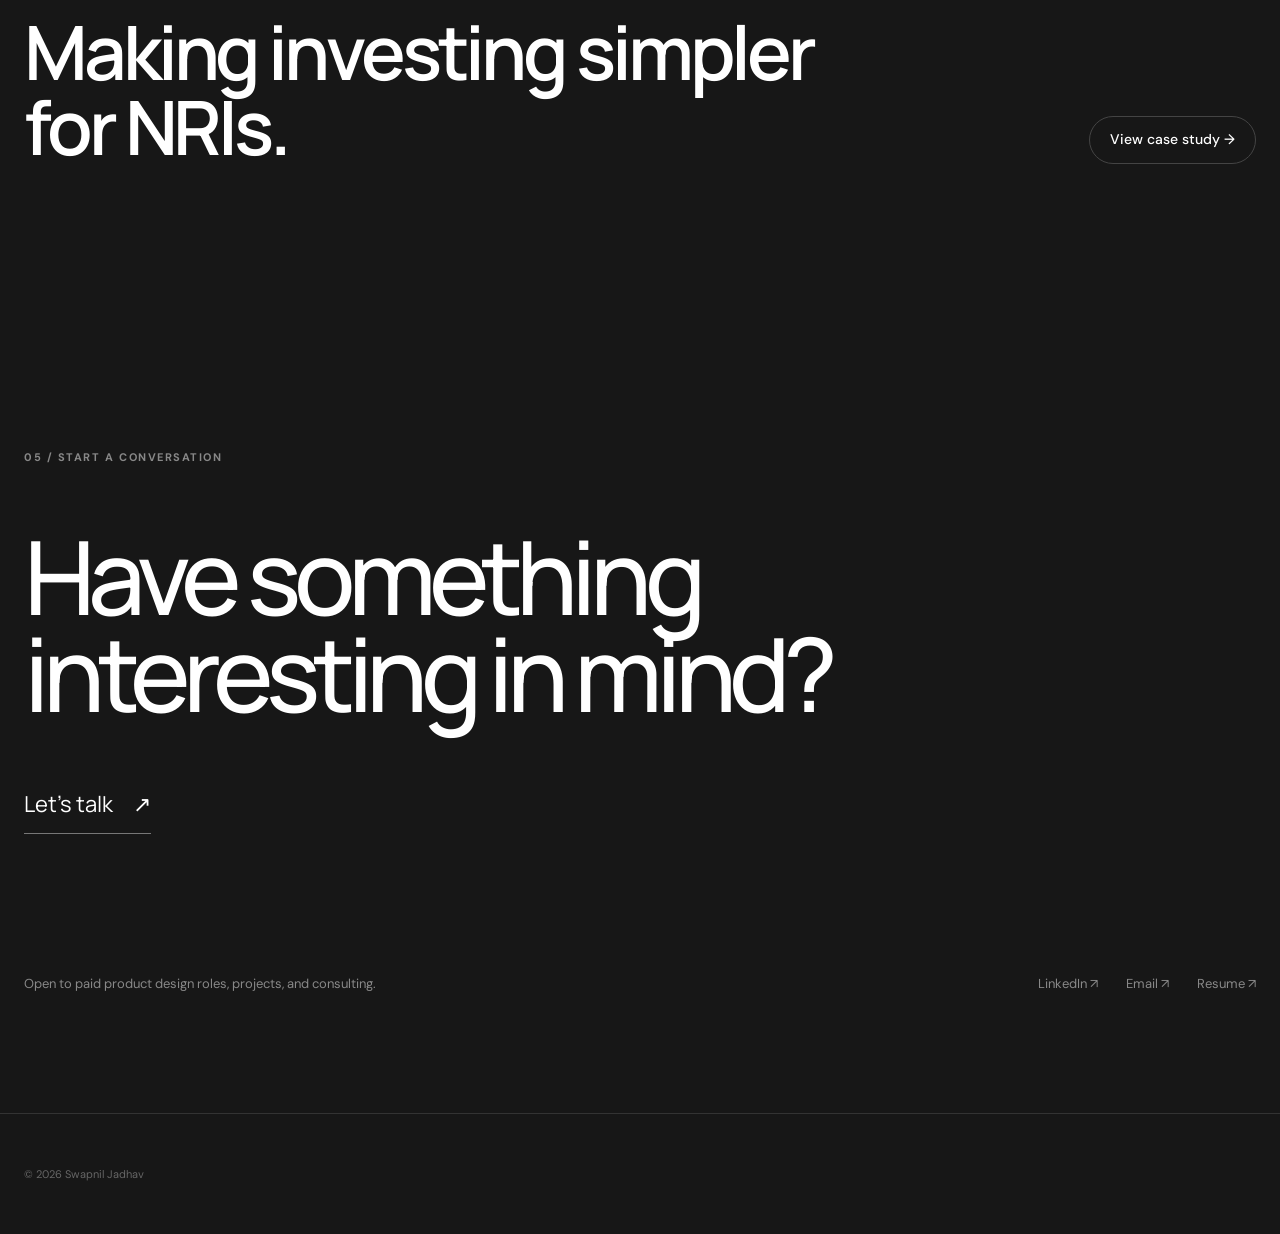
==== commit 174e35c4: "minor improvements" ====
--- a/fno.html
+++ b/fno.html
@@ -871,9 +871,9 @@
 
 
           <p>
-            Open to product design roles,
-            interesting collaborations and
-            conversations about design.
+            Open to paid product design roles, projects, and consulting.
+
+
           </p>
 
 
@@ -913,7 +913,7 @@
     <div class="container footer-inner">
 
 
-      <div>
+      <!-- <div>
 
         <a href="index.html" class="logo">
           SJ<span>.</span>
@@ -925,7 +925,7 @@
           digital experiences.
         </p>
 
-      </div>
+      </div> -->
 
 
       <span>
@@ -933,9 +933,9 @@
       </span>
 
 
-      <a href="#" class="back-top">
+      <!-- <a href="#" class="back-top">
         Back to top ↑
-      </a>
+      </a> -->
 
 
     </div>
--- a/css/case-study.css
+++ b/css/case-study.css
@@ -650,10 +650,15 @@
 .decision h3 {
   margin: 0;
 
-  font-family: "Manrope", sans-serif;
+  /* font-family: "Manrope", sans-serif;
   font-size: 28px;
   font-weight: 600;
-  line-height: 1.2;
+  line-height: 1.2; */
+
+  font-family: "Manrope", sans-serif;
+  font-size: 20px;
+  font-weight: 600;
+  line-height: 1.35;
 
   letter-spacing: -0.03em;
 
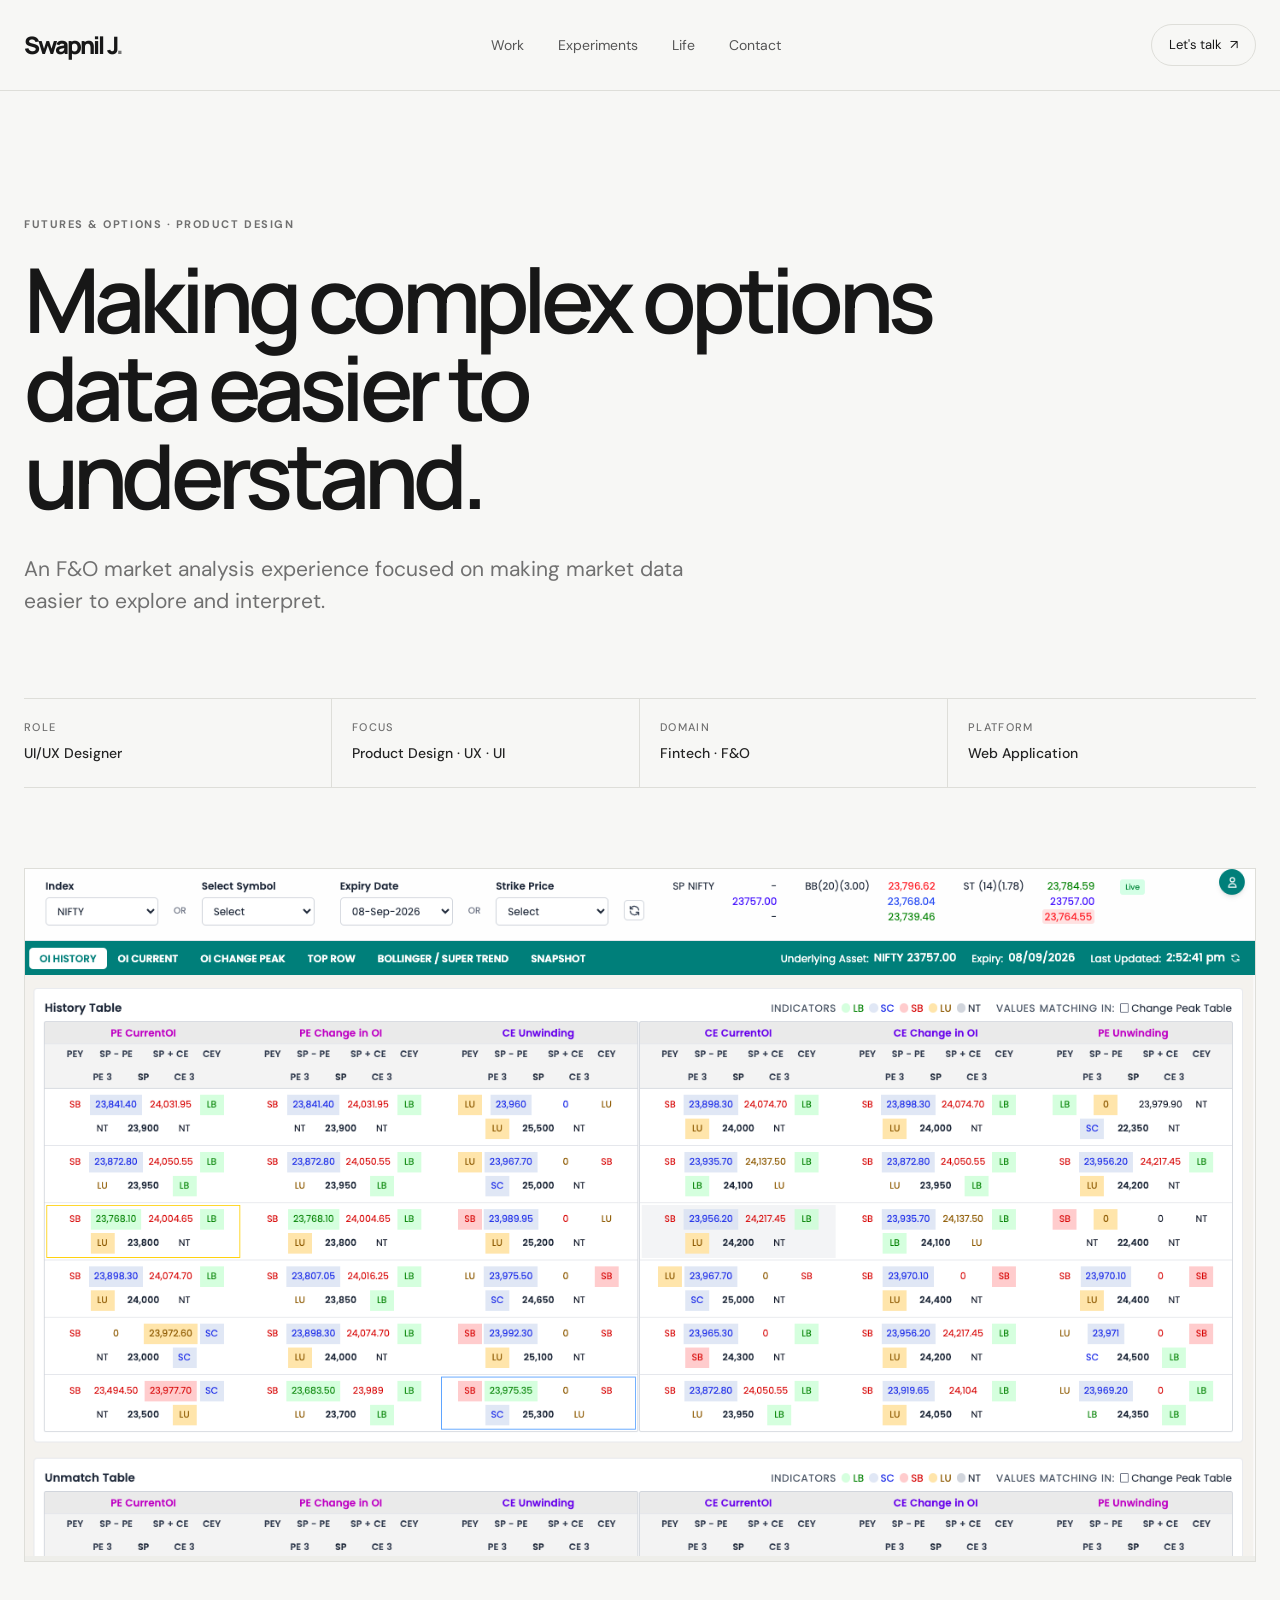
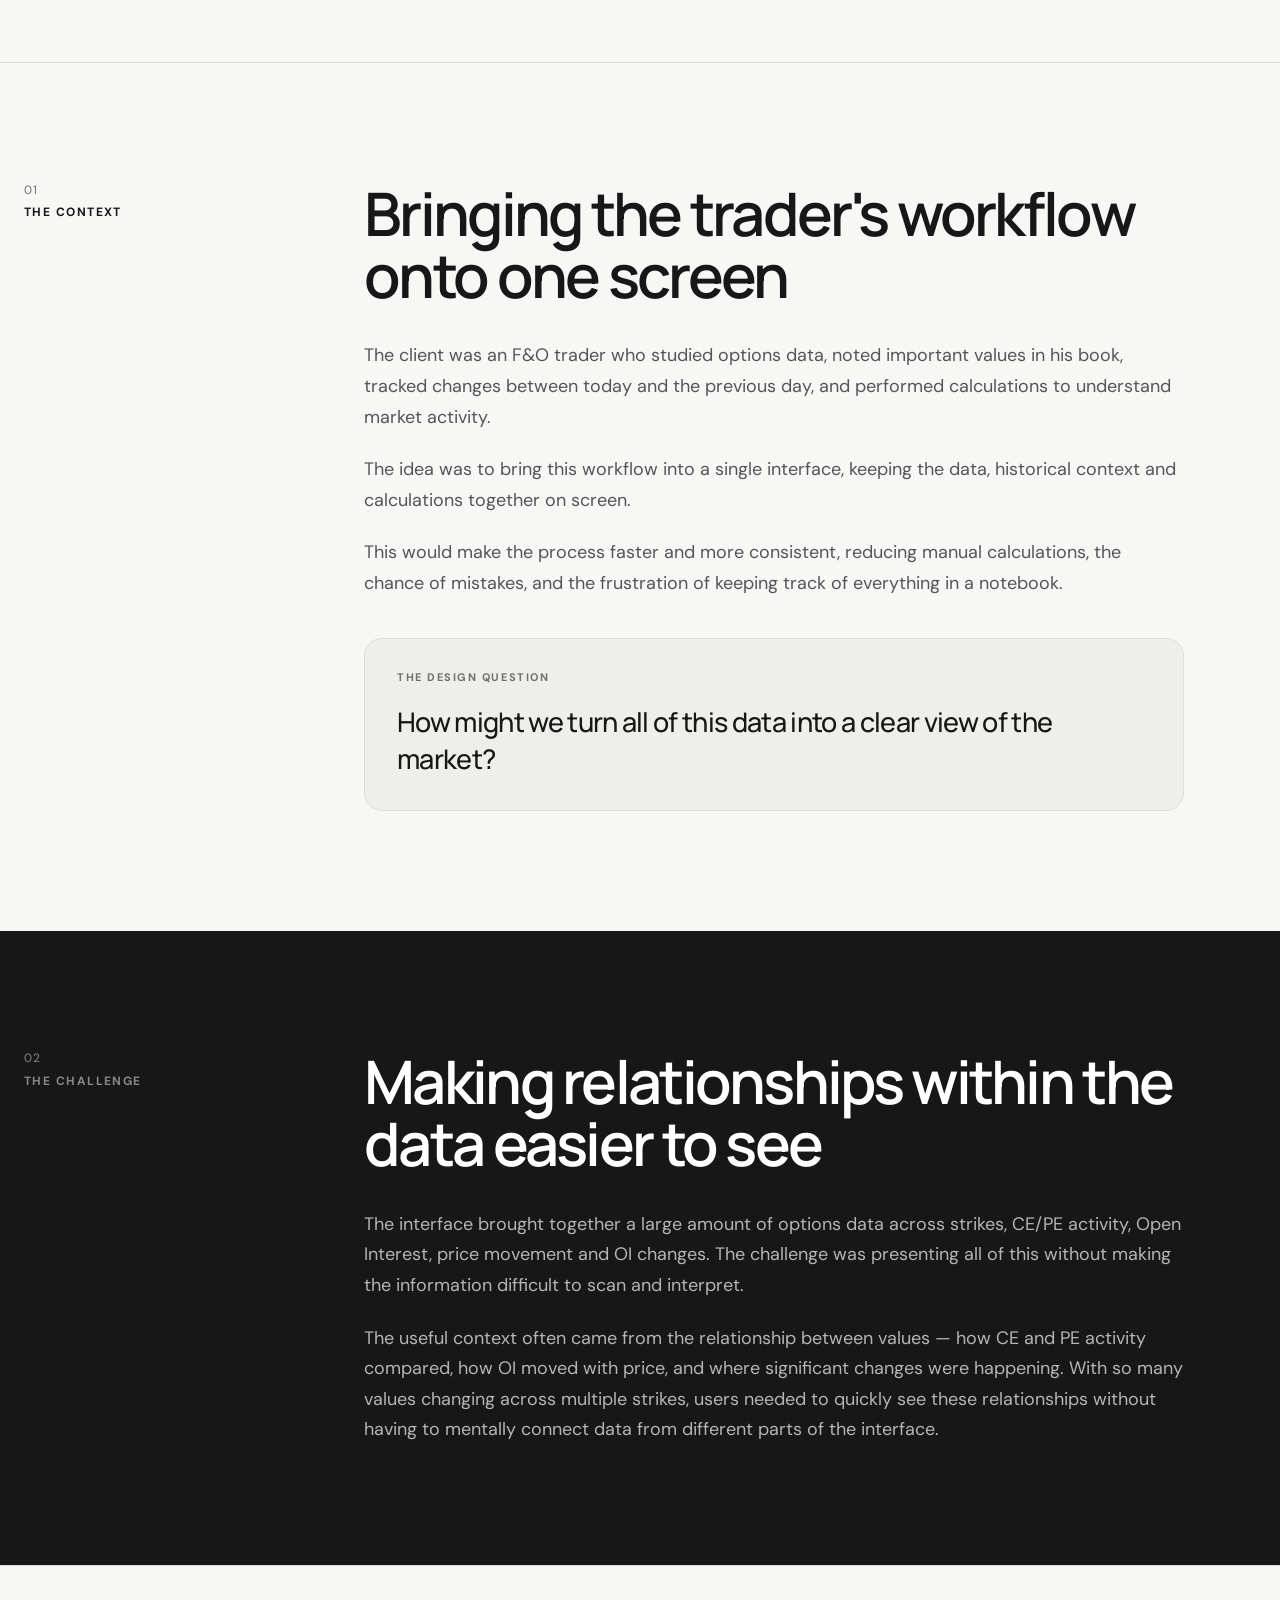
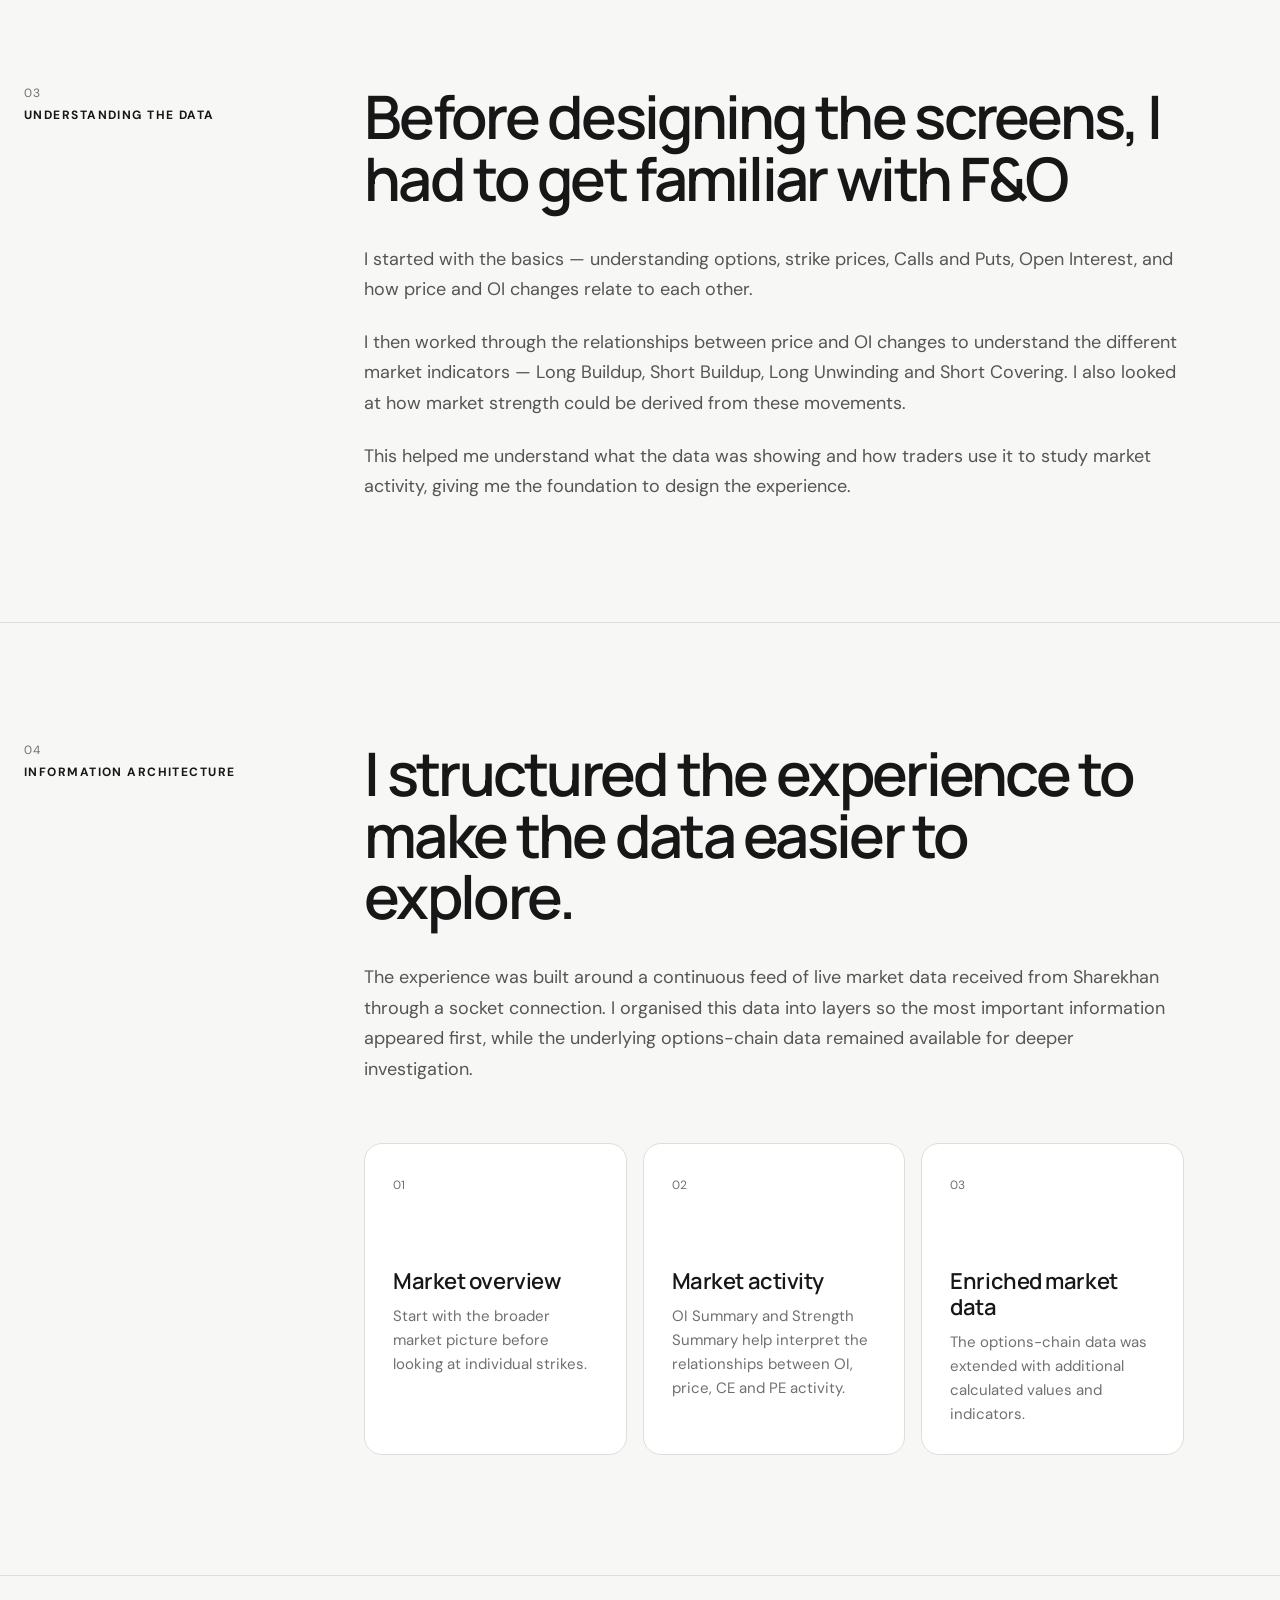
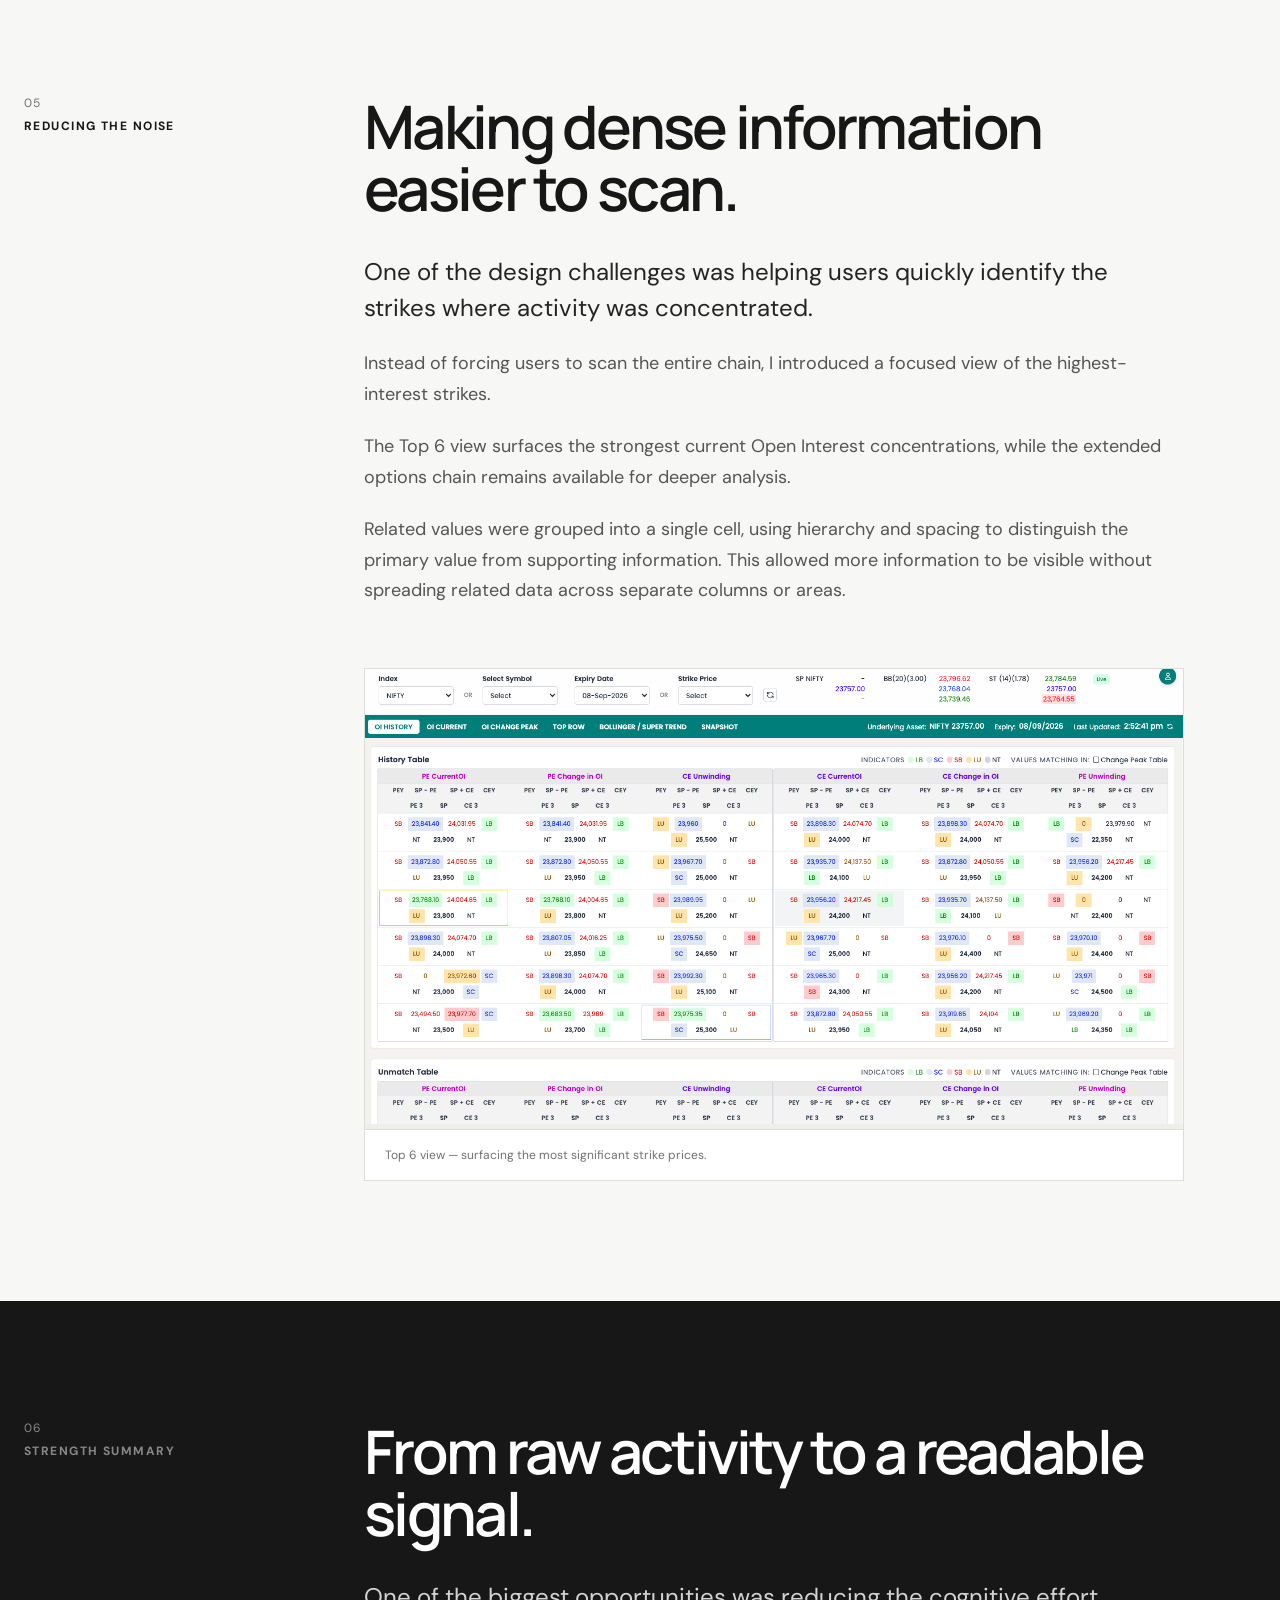
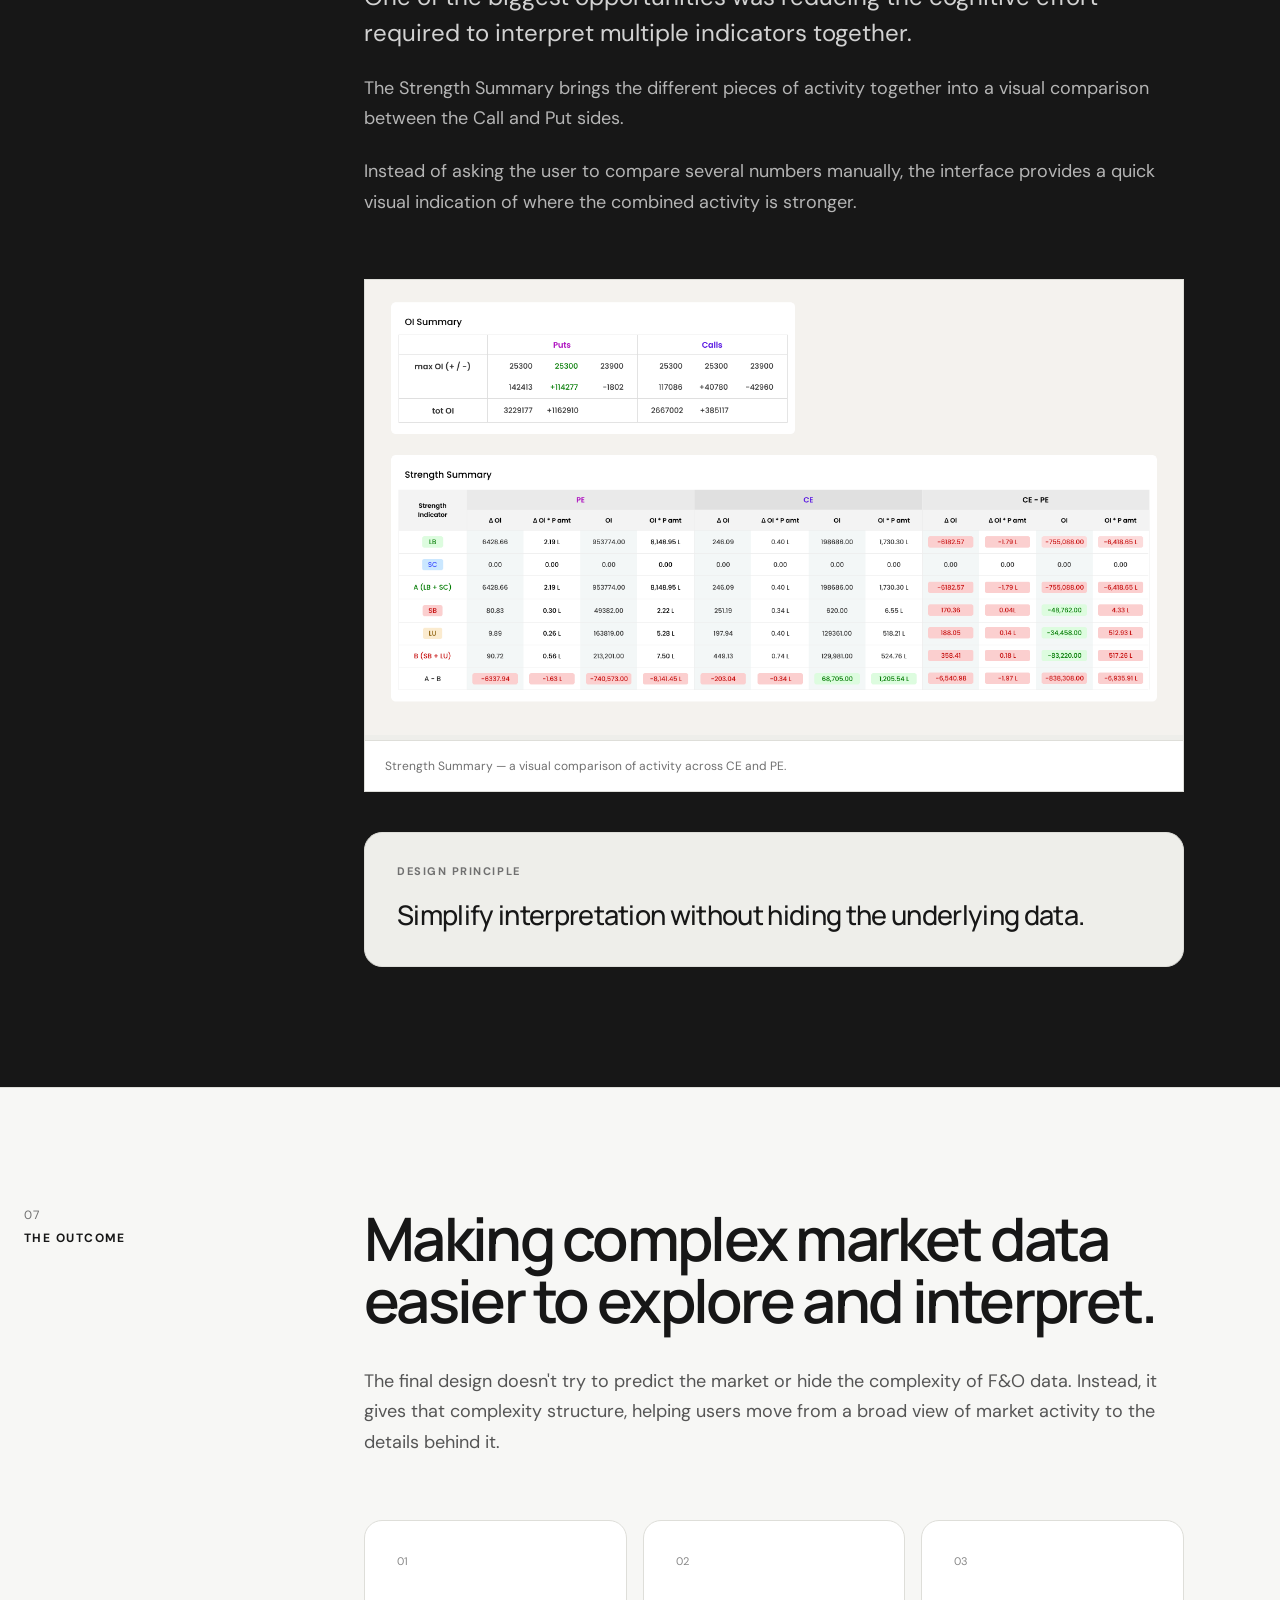
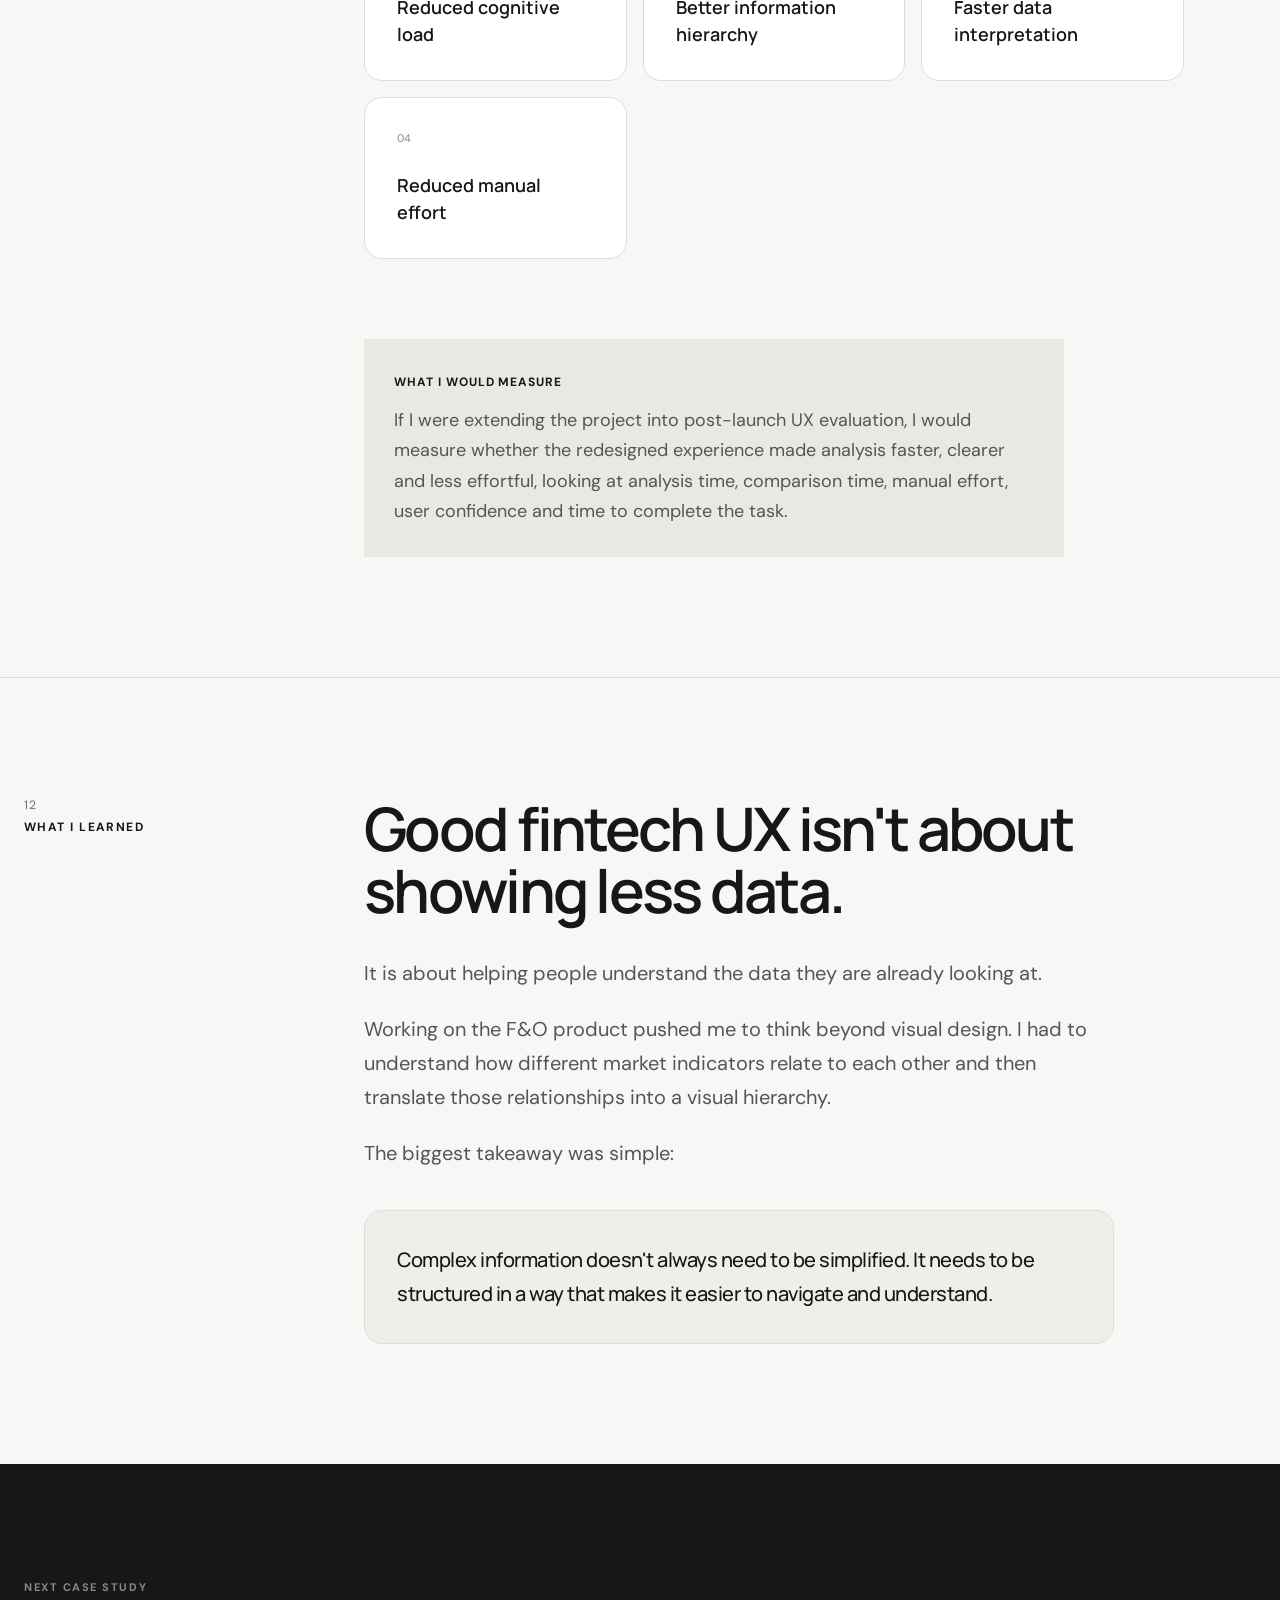
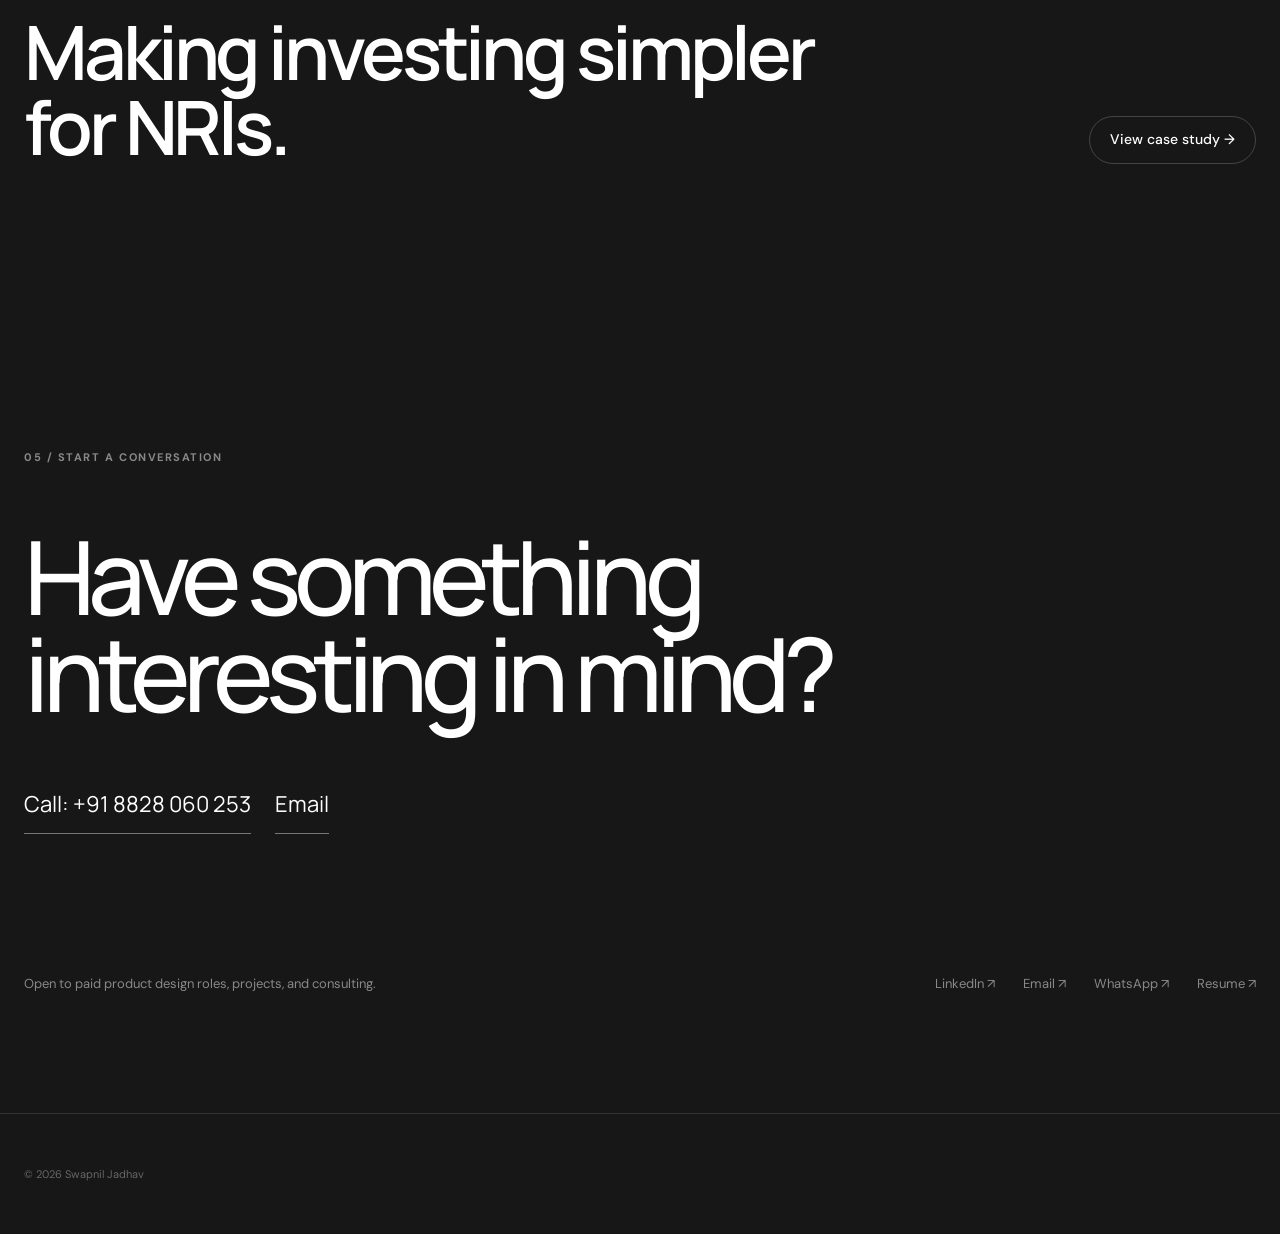
==== commit 83823a08: "updated contact and resume" ====
--- a/fno.html
+++ b/fno.html
@@ -860,12 +860,14 @@
           interesting in mind?
         </h2>
 
-
-        <a href="mailto:hello@example.com" class="contact-link">
-          Let's talk
-          <span>↗</span>
-        </a>
-
+        <div style="display:flex; gap:24px;">
+          <a href="tel:+918828060253" class="contact-link">Call: +91 8828 060 253</a>
+          <a href="mailto:falconwebsites.in@gmail.com" class="contact-link">
+
+            Email
+
+          </a>
+        </div>
 
         <div class="contact-bottom">
 
@@ -876,23 +878,24 @@
 
           </p>
 
-
           <div class="social-links">
 
-            <a href="#" target="_blank" rel="noopener noreferrer">
+            <a href="https://www.linkedin.com/in/swapnil-jadhav-2b11a6337/" target="_blank">
               LinkedIn ↗
             </a>
 
-            <a href="mailto:hello@example.com">
+            <a href="mailto:falconwebsites.in@gmail.com" target="_blank" rel="noopener noreferrer">
               Email ↗
             </a>
-
-            <a href="#">
+            <a href="https://wa.me/918828060253" target="_blank" rel="noopener noreferrer">
+              WhatsApp ↗
+            </a>
+
+            <a href="Swapnil Jadhav UI UX Designer Sep 2026.pdf" target="_blank" rel="noopener noreferrer">
               Resume ↗
             </a>
 
           </div>
-
 
         </div>
 
--- a/css/case-study.css
+++ b/css/case-study.css
@@ -303,7 +303,8 @@
 }
 
 ul {
-  list-style: inside
+  list-style: outside;
+  margin-left: 18px
 }
 
 .content p:last-child {
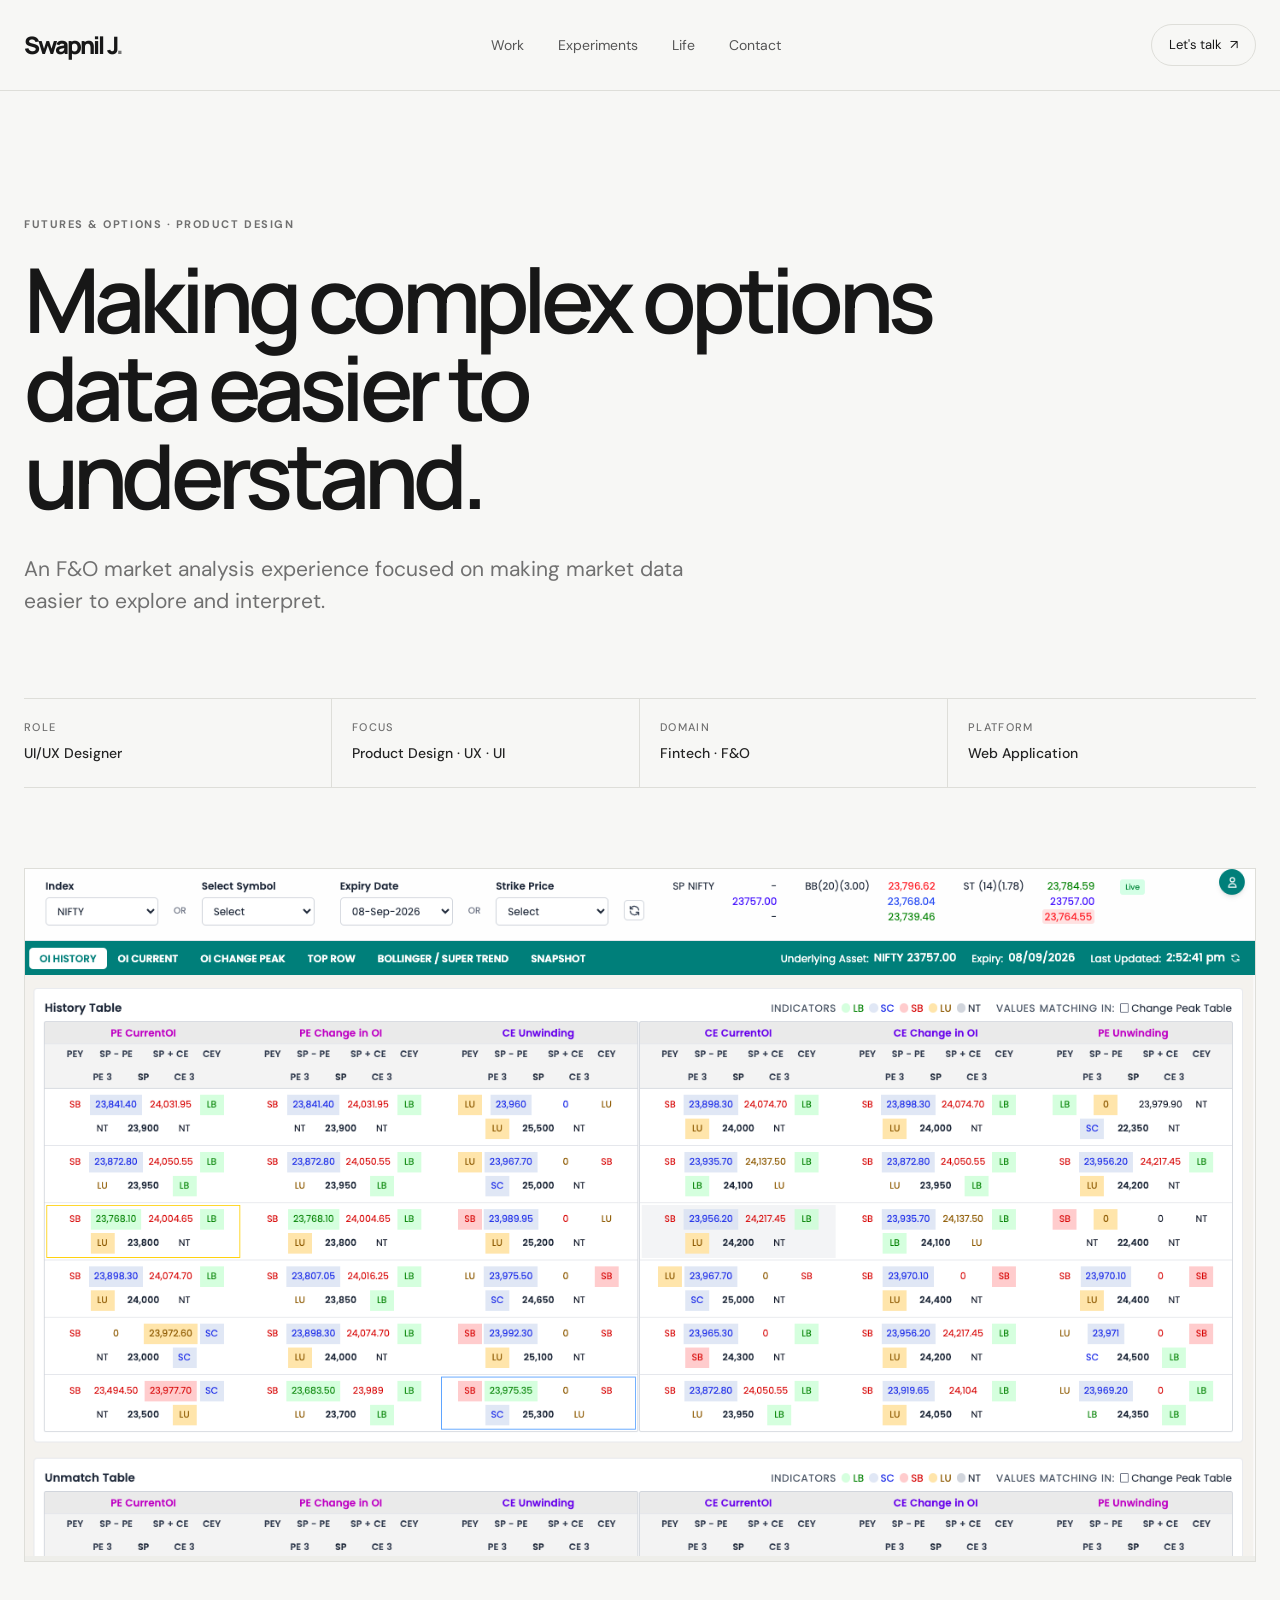
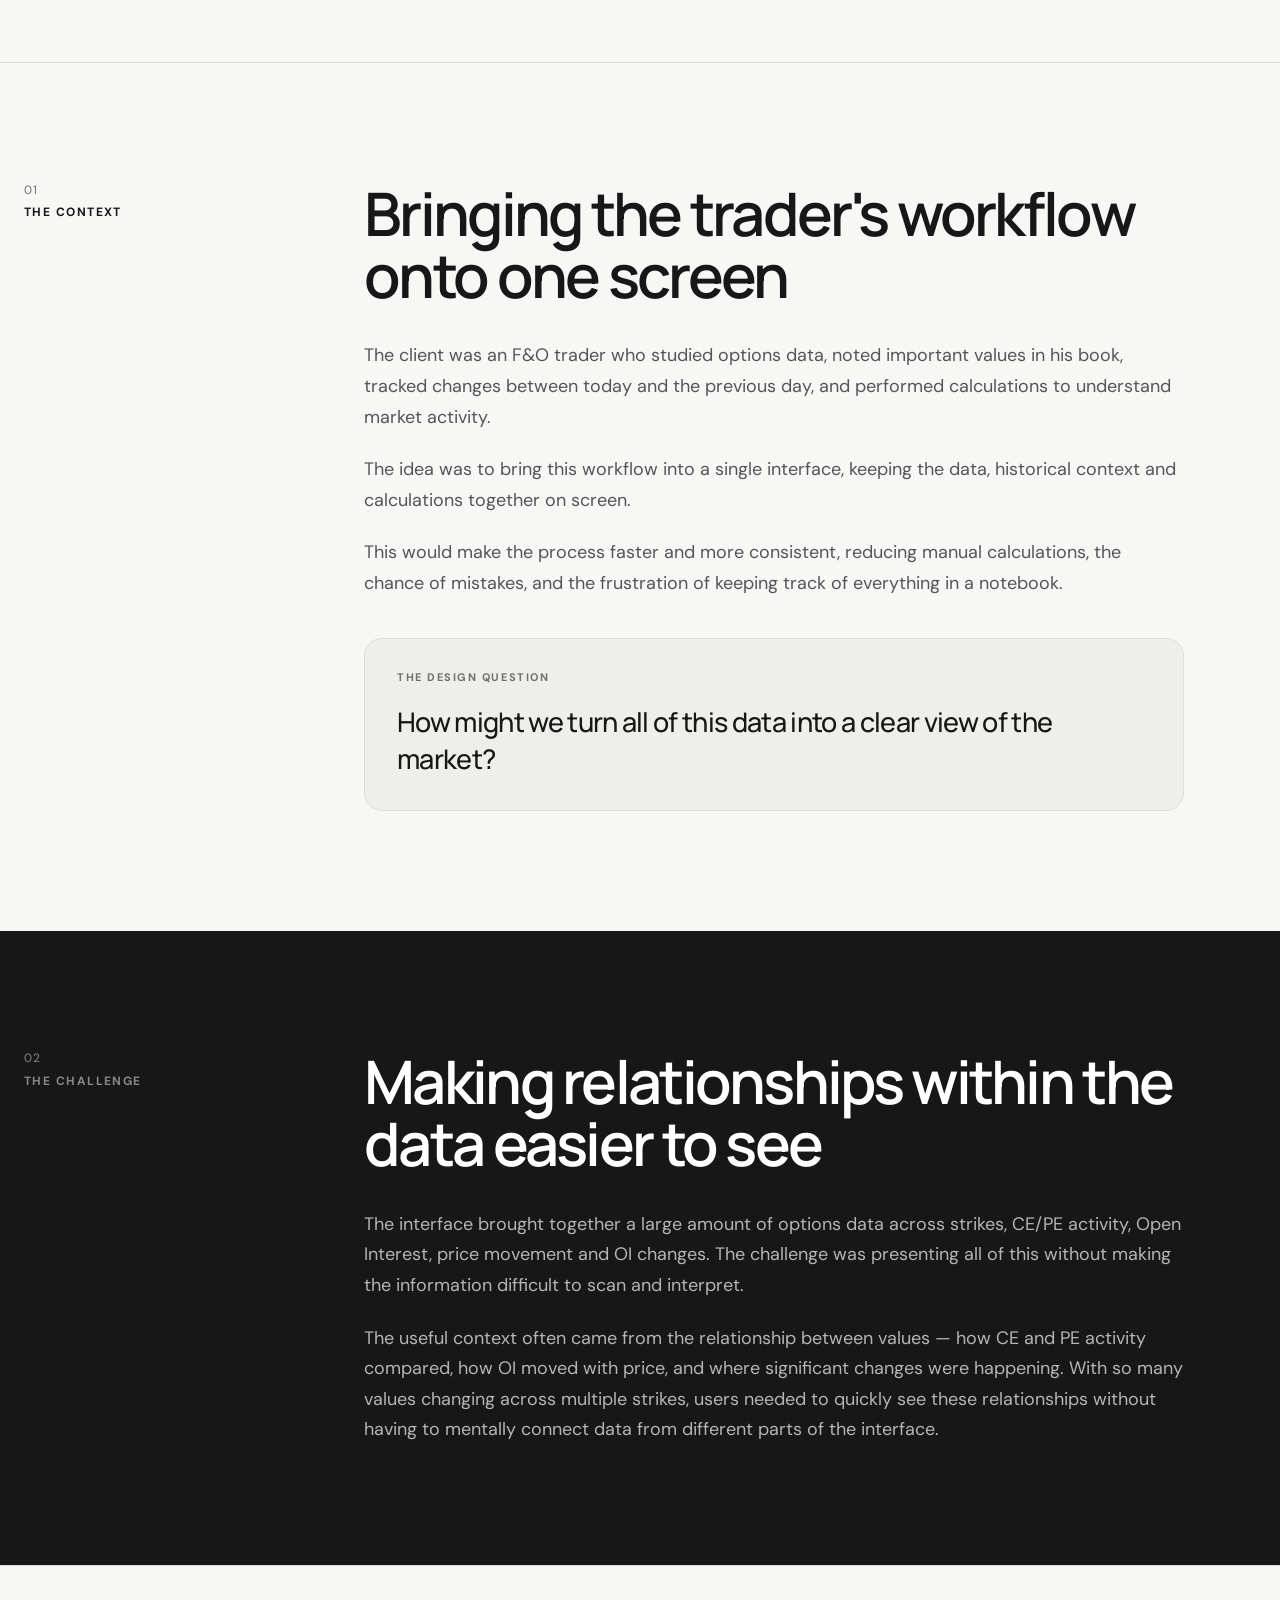
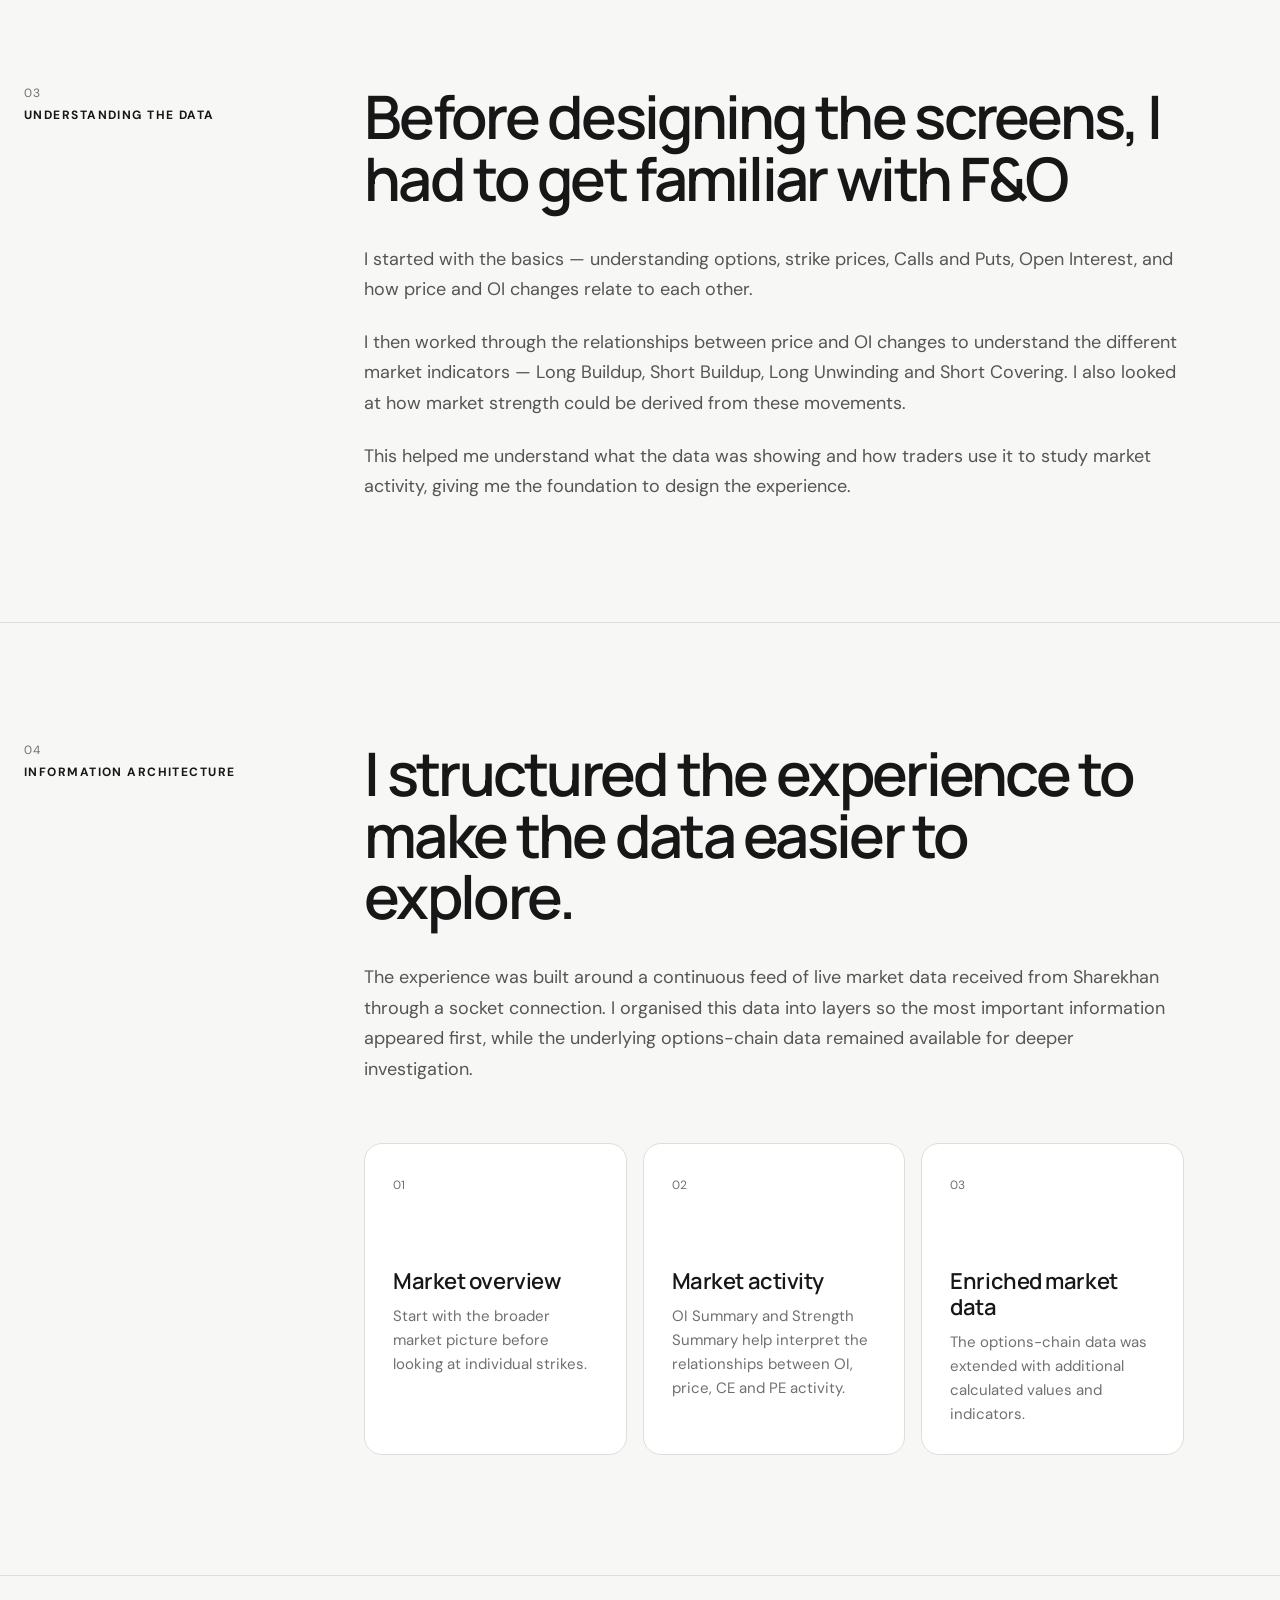
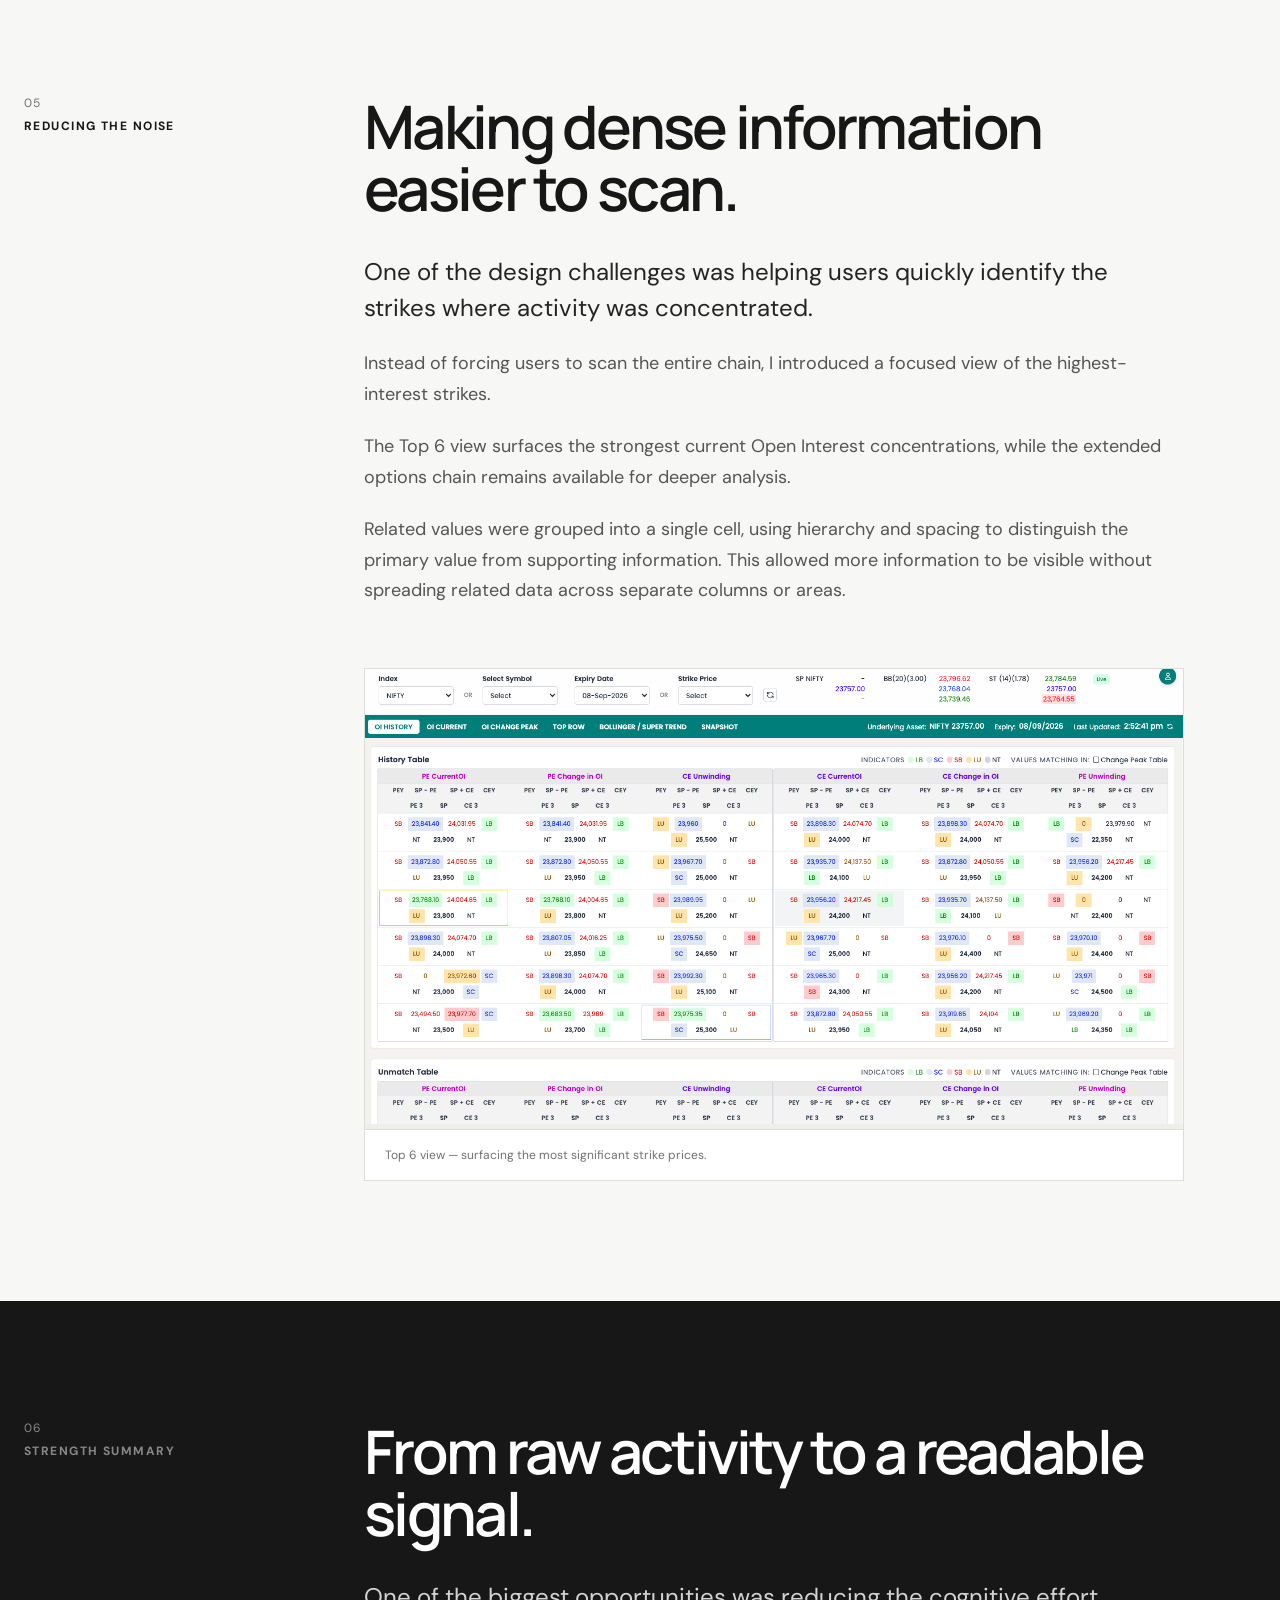
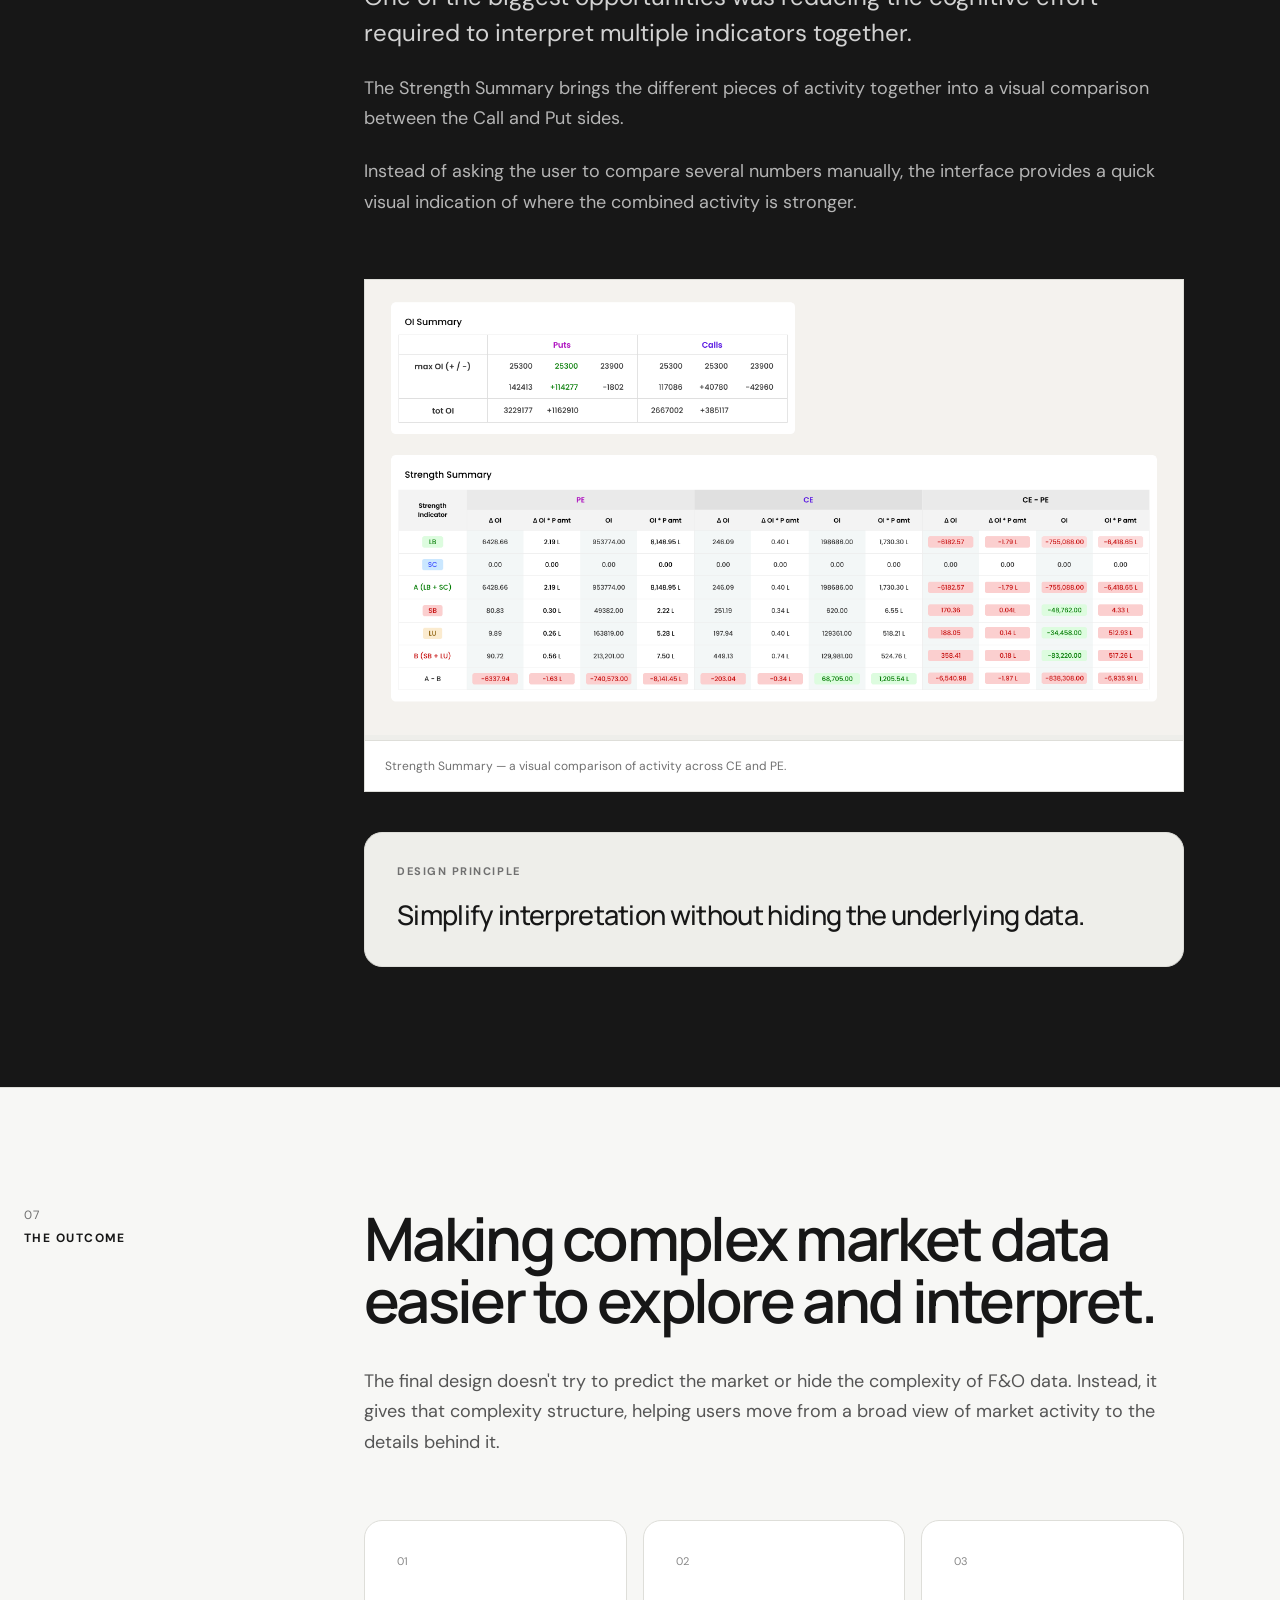
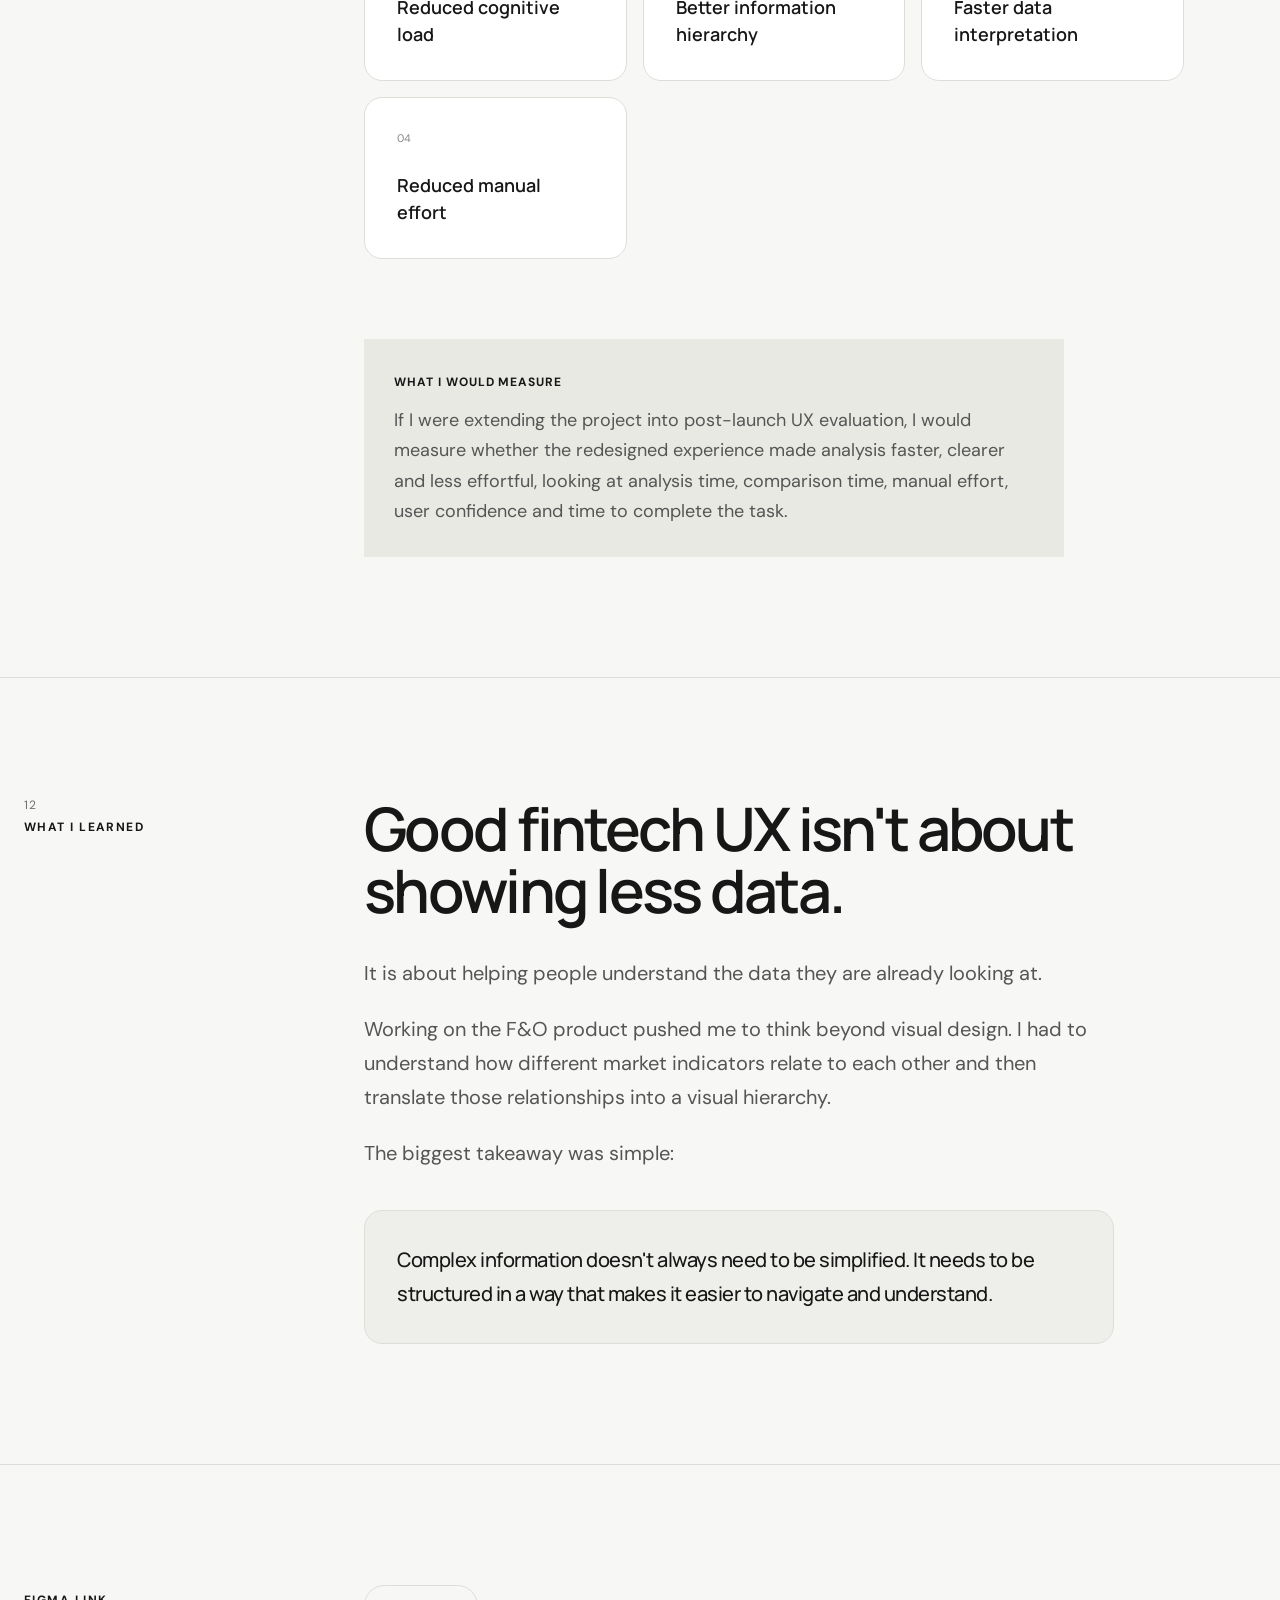
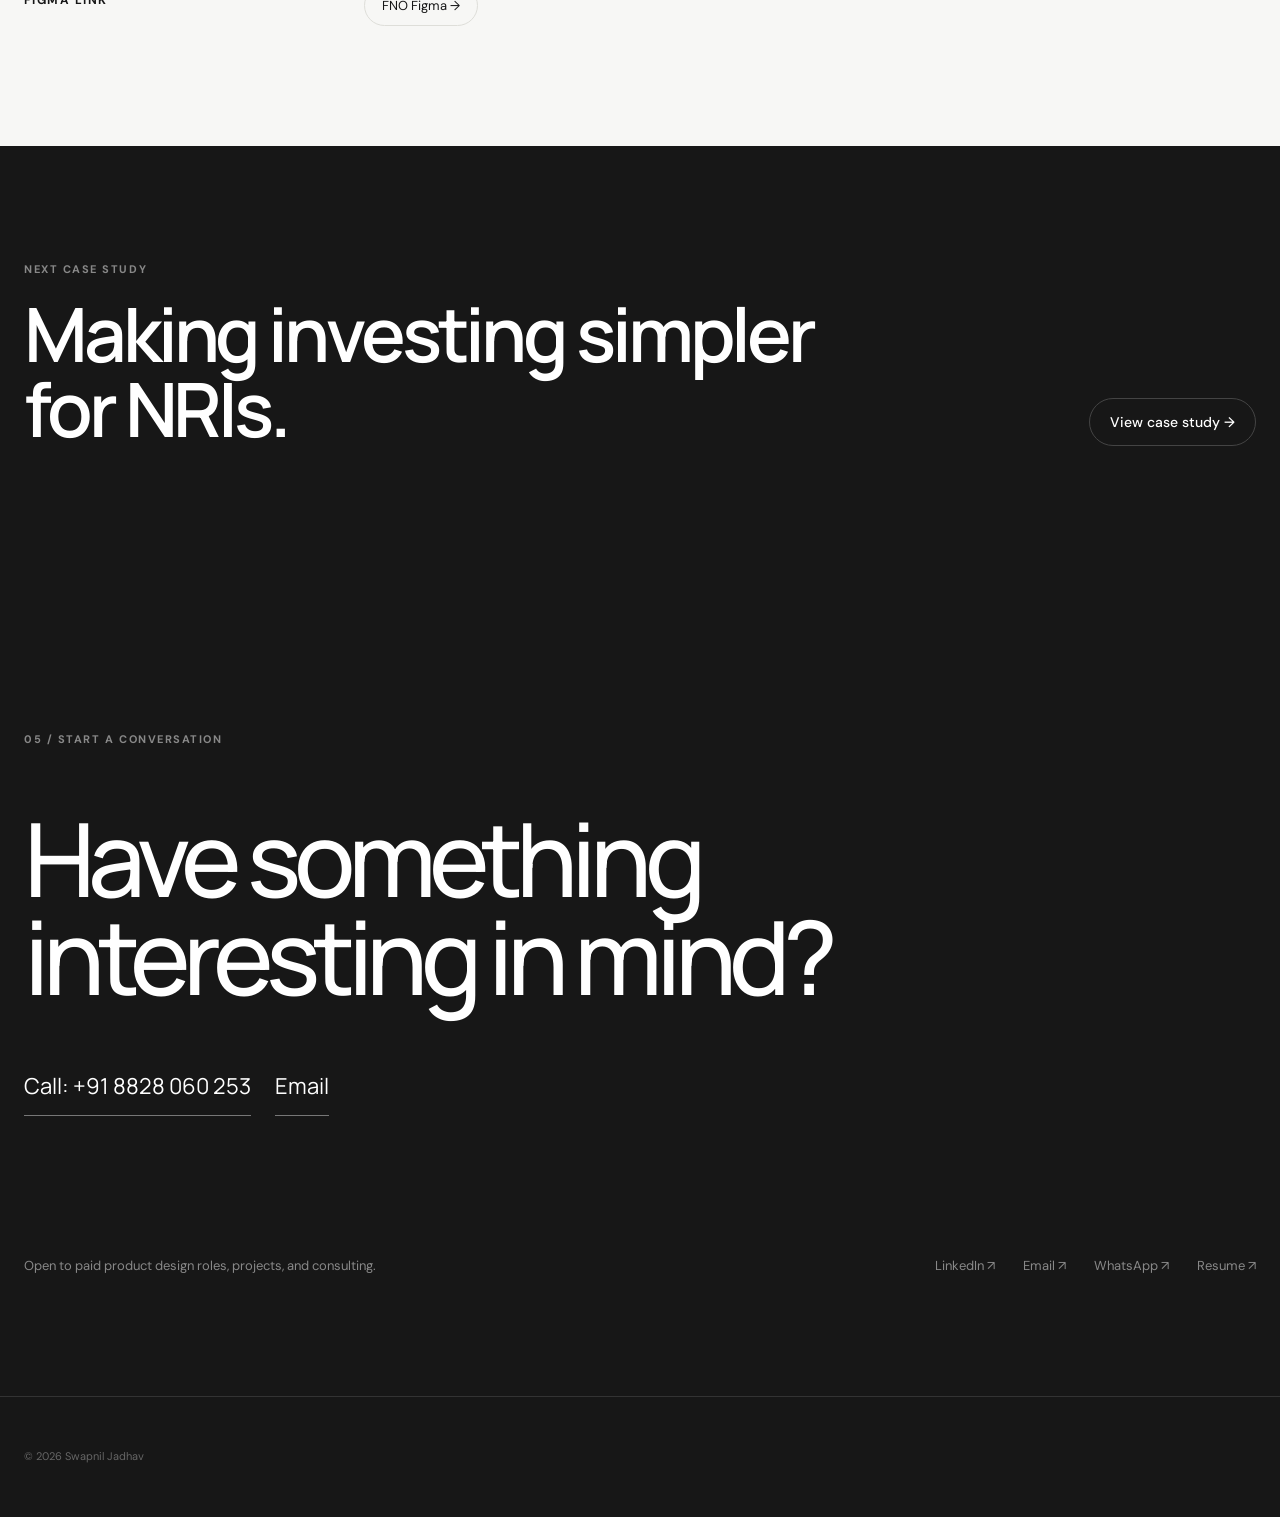
==== commit c9dd29ad: "added figma links" ====
--- a/fno.html
+++ b/fno.html
@@ -808,6 +808,35 @@
 
     </section>
 
+    <section class="section-border">
+
+      <div class="container section-grid">
+
+        <div>
+
+
+
+          <div class="section-label">
+            Figma Link
+          </div>
+
+        </div>
+
+
+        <div class="content reveal">
+
+
+          <a href="https://www.figma.com/proto/v2dbgfpVXv9CV5MfJzBBjG/FNO?node-id=1622-9786&t=7SvskZ9WYsXwtaEB-1&scaling=min-zoom&content-scaling=fixed&page-id=1622%3A9785&starting-point-node-id=1622%3A9786"
+            target="_blank" class="nav-cta" style="display:inline-flex">
+            FNO Figma →
+          </a>
+
+        </div>
+
+      </div>
+
+    </section>
+
 
     <!-- =====================================================
          NEXT PROJECT
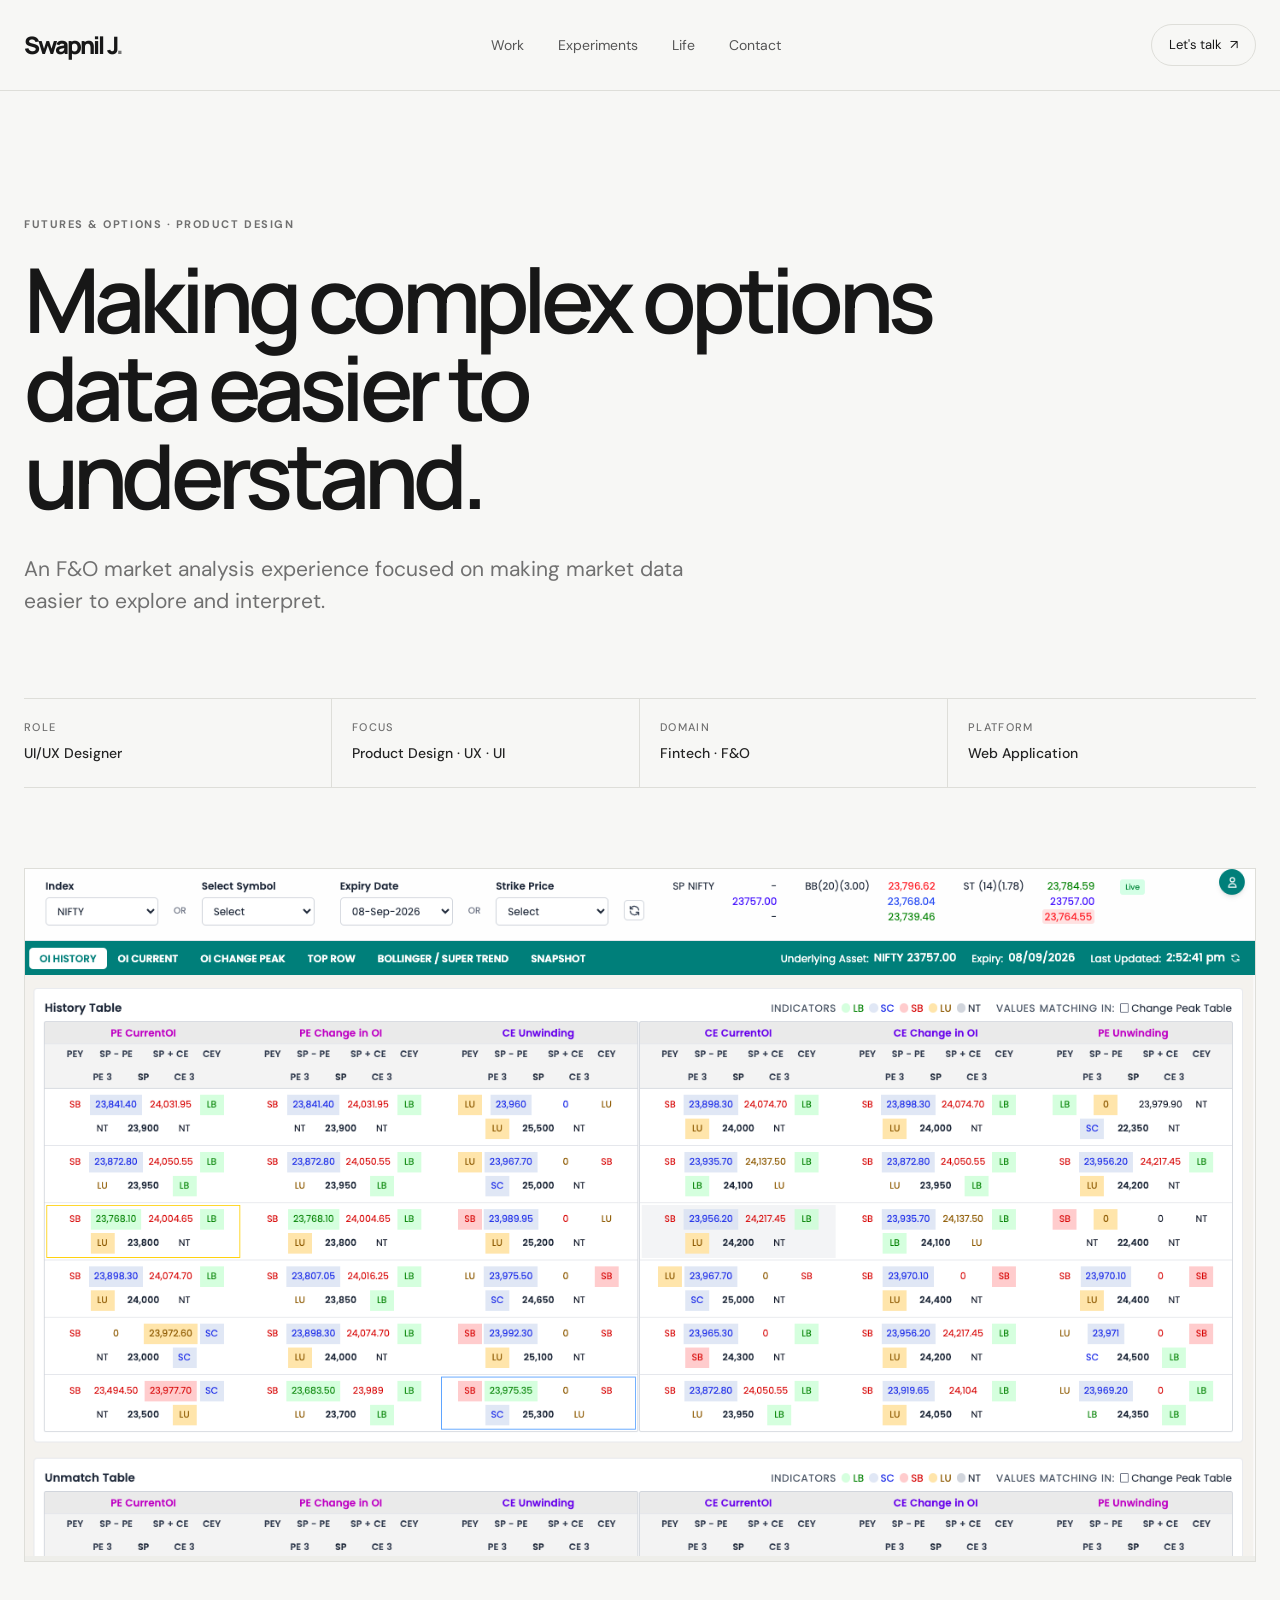
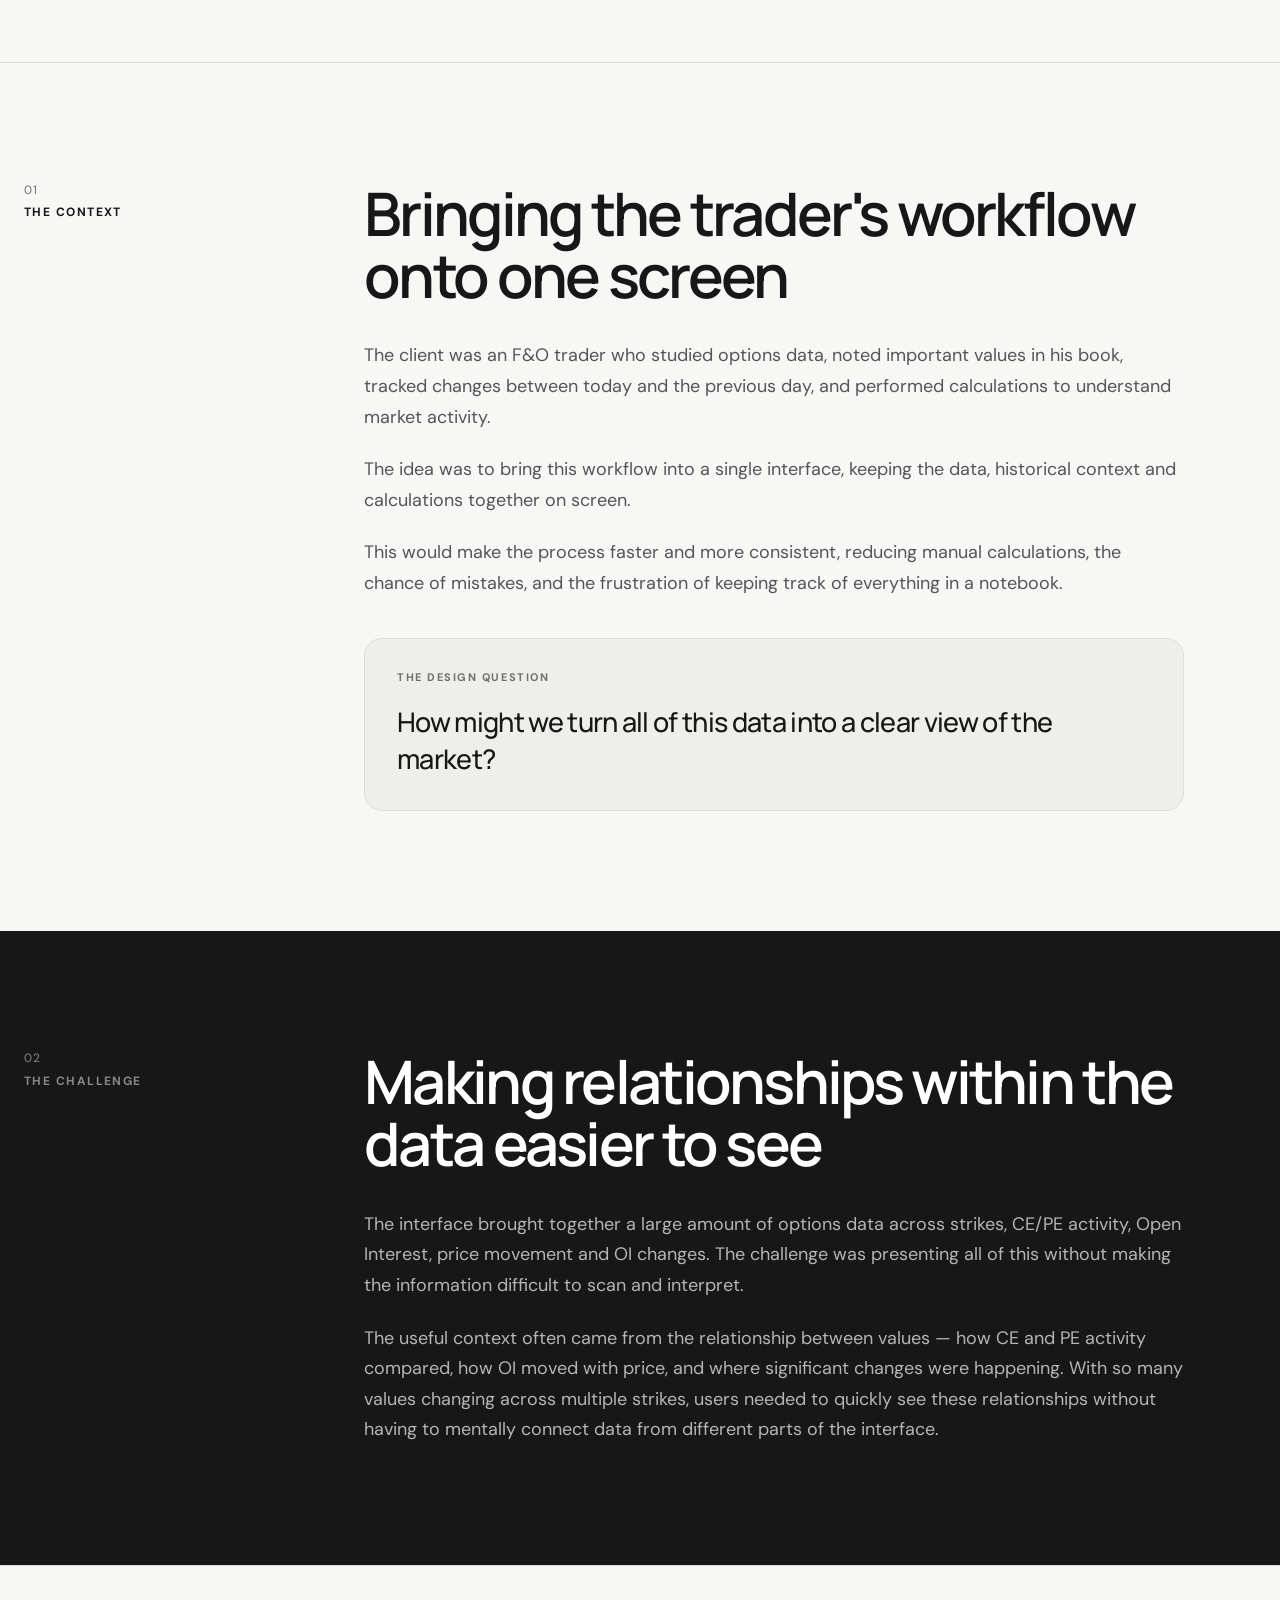
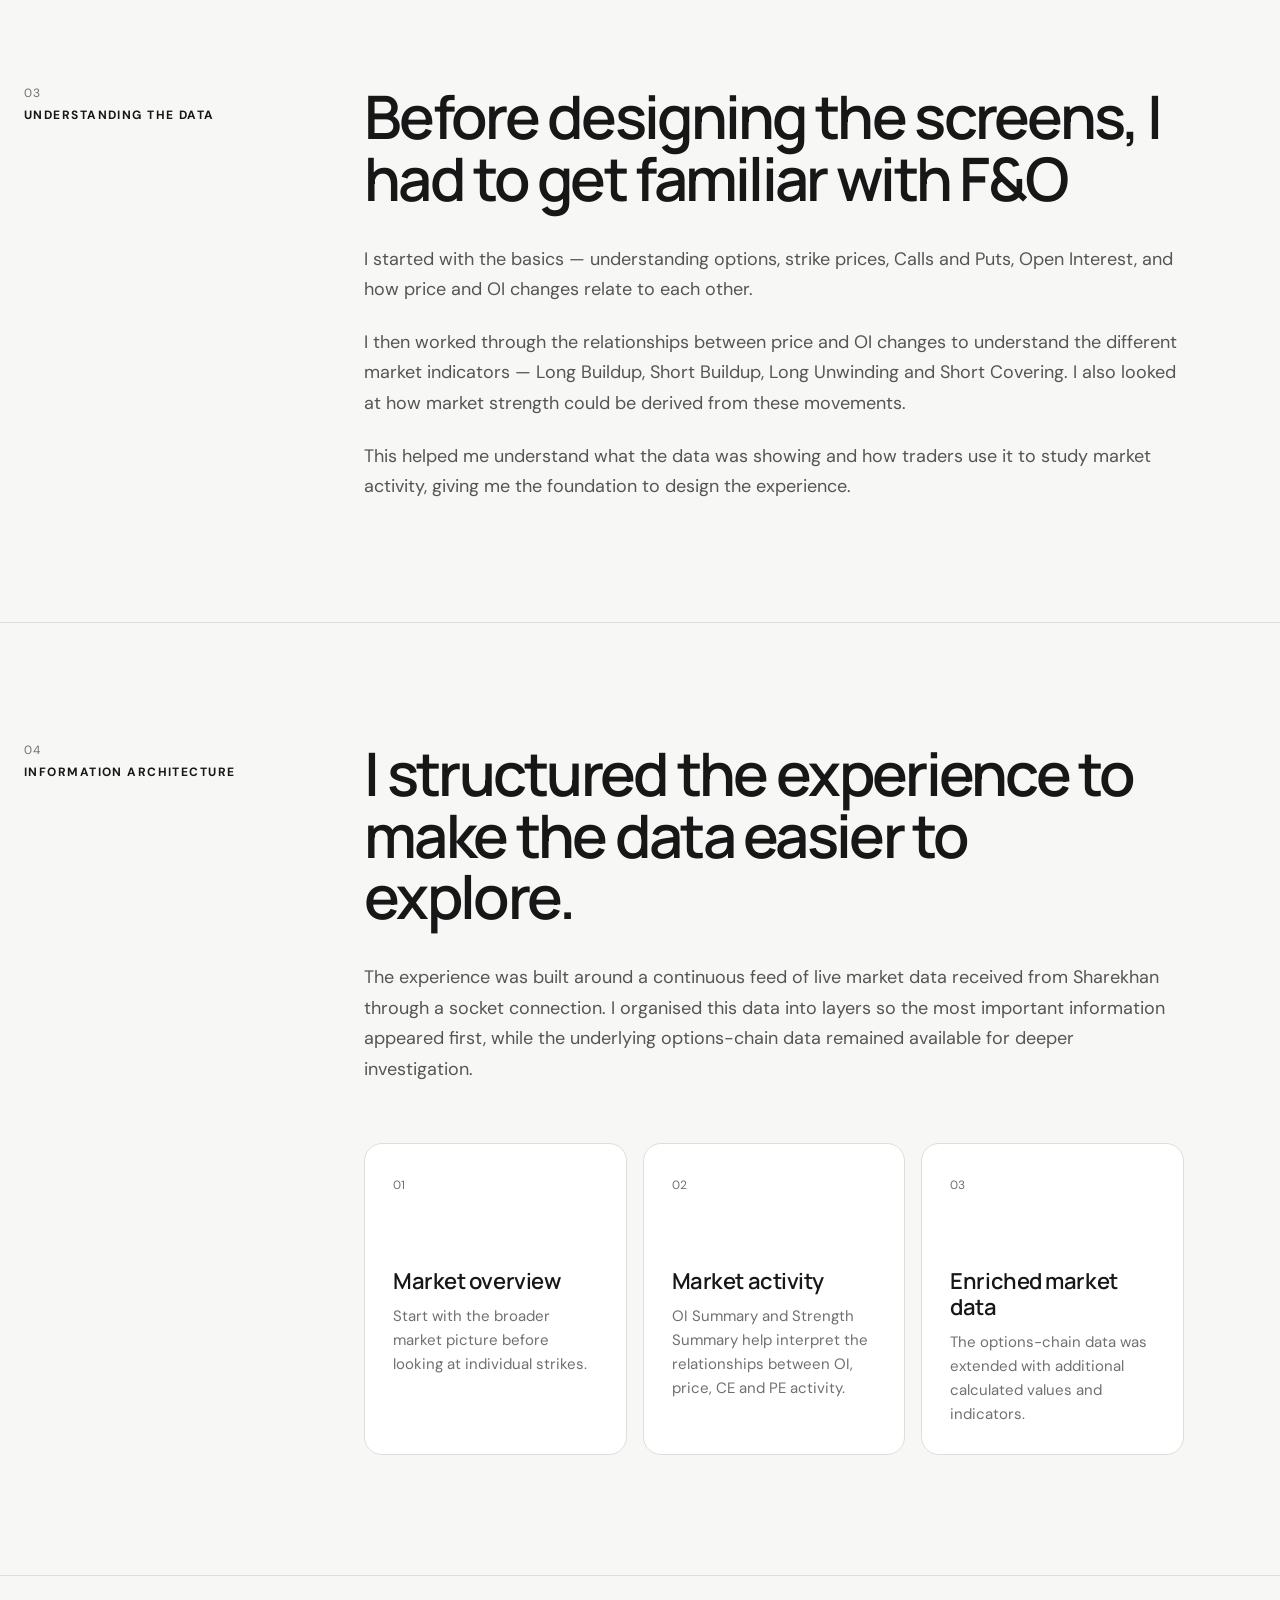
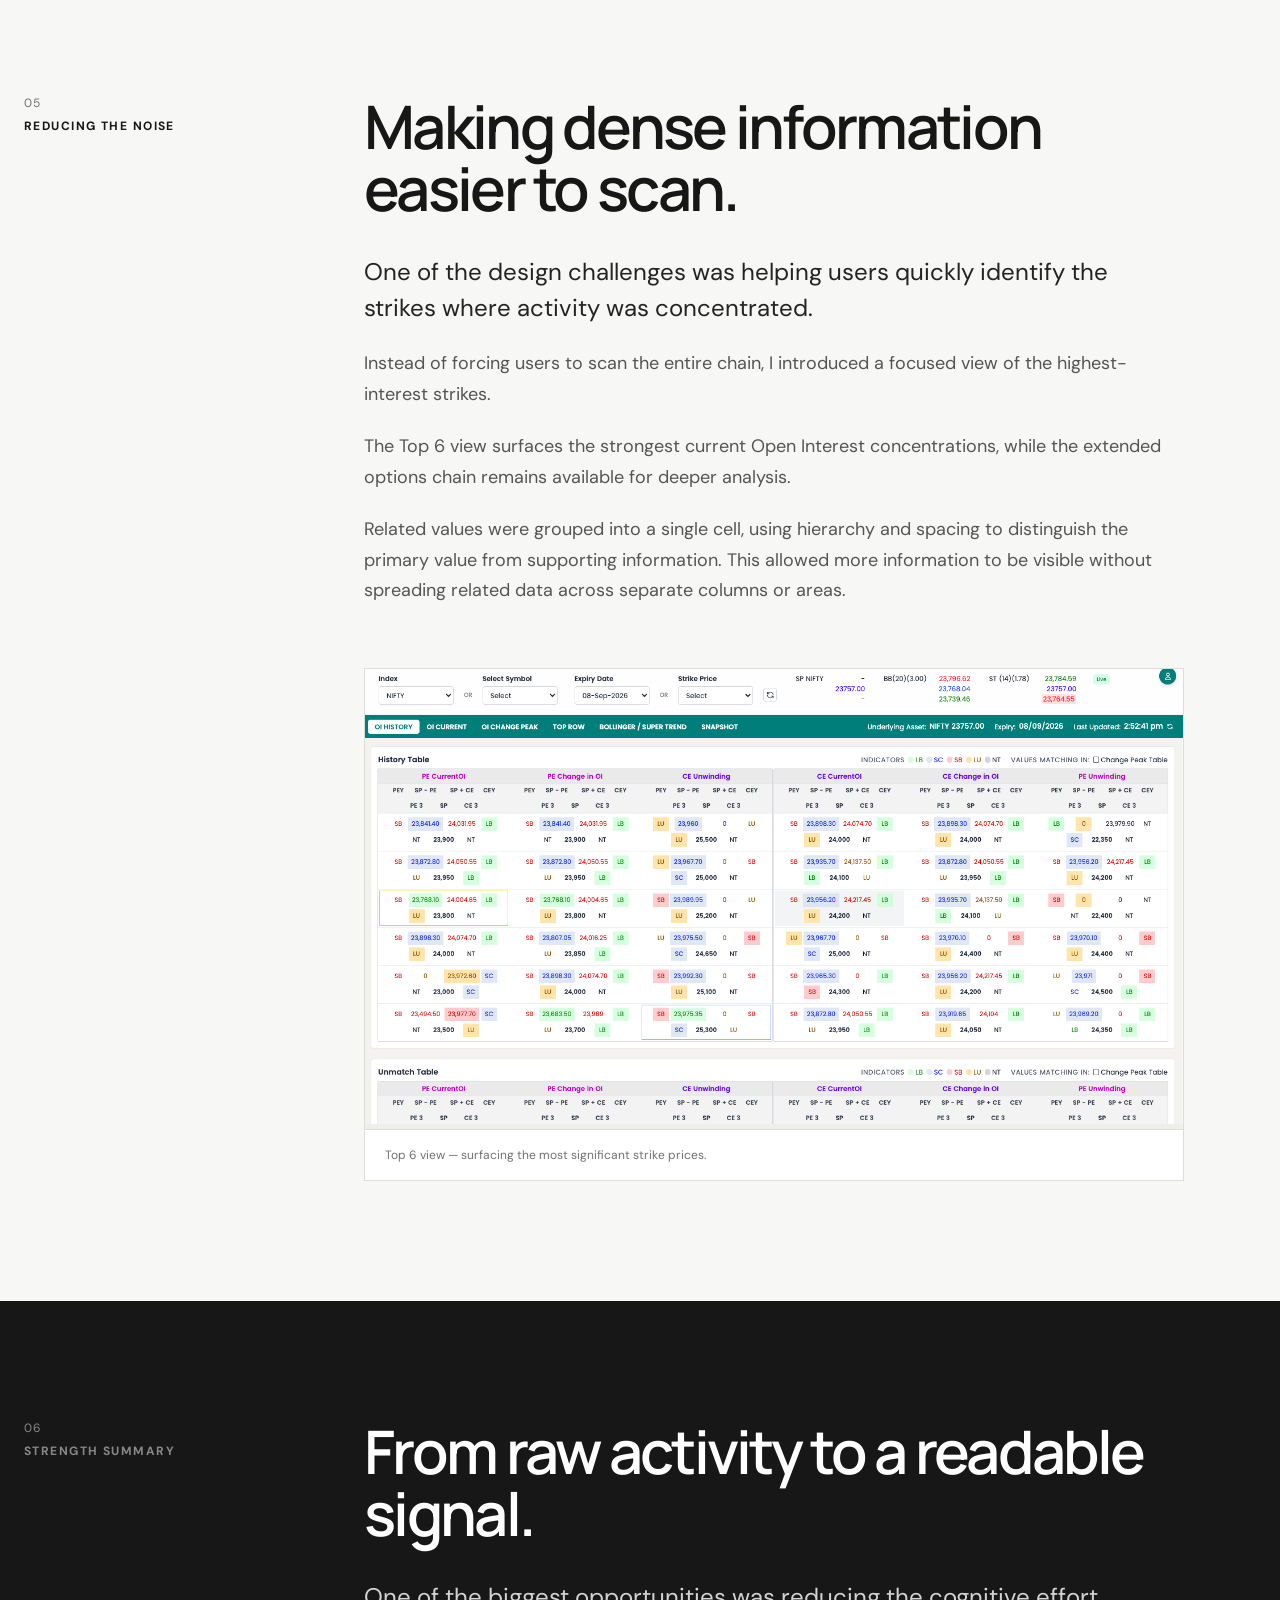
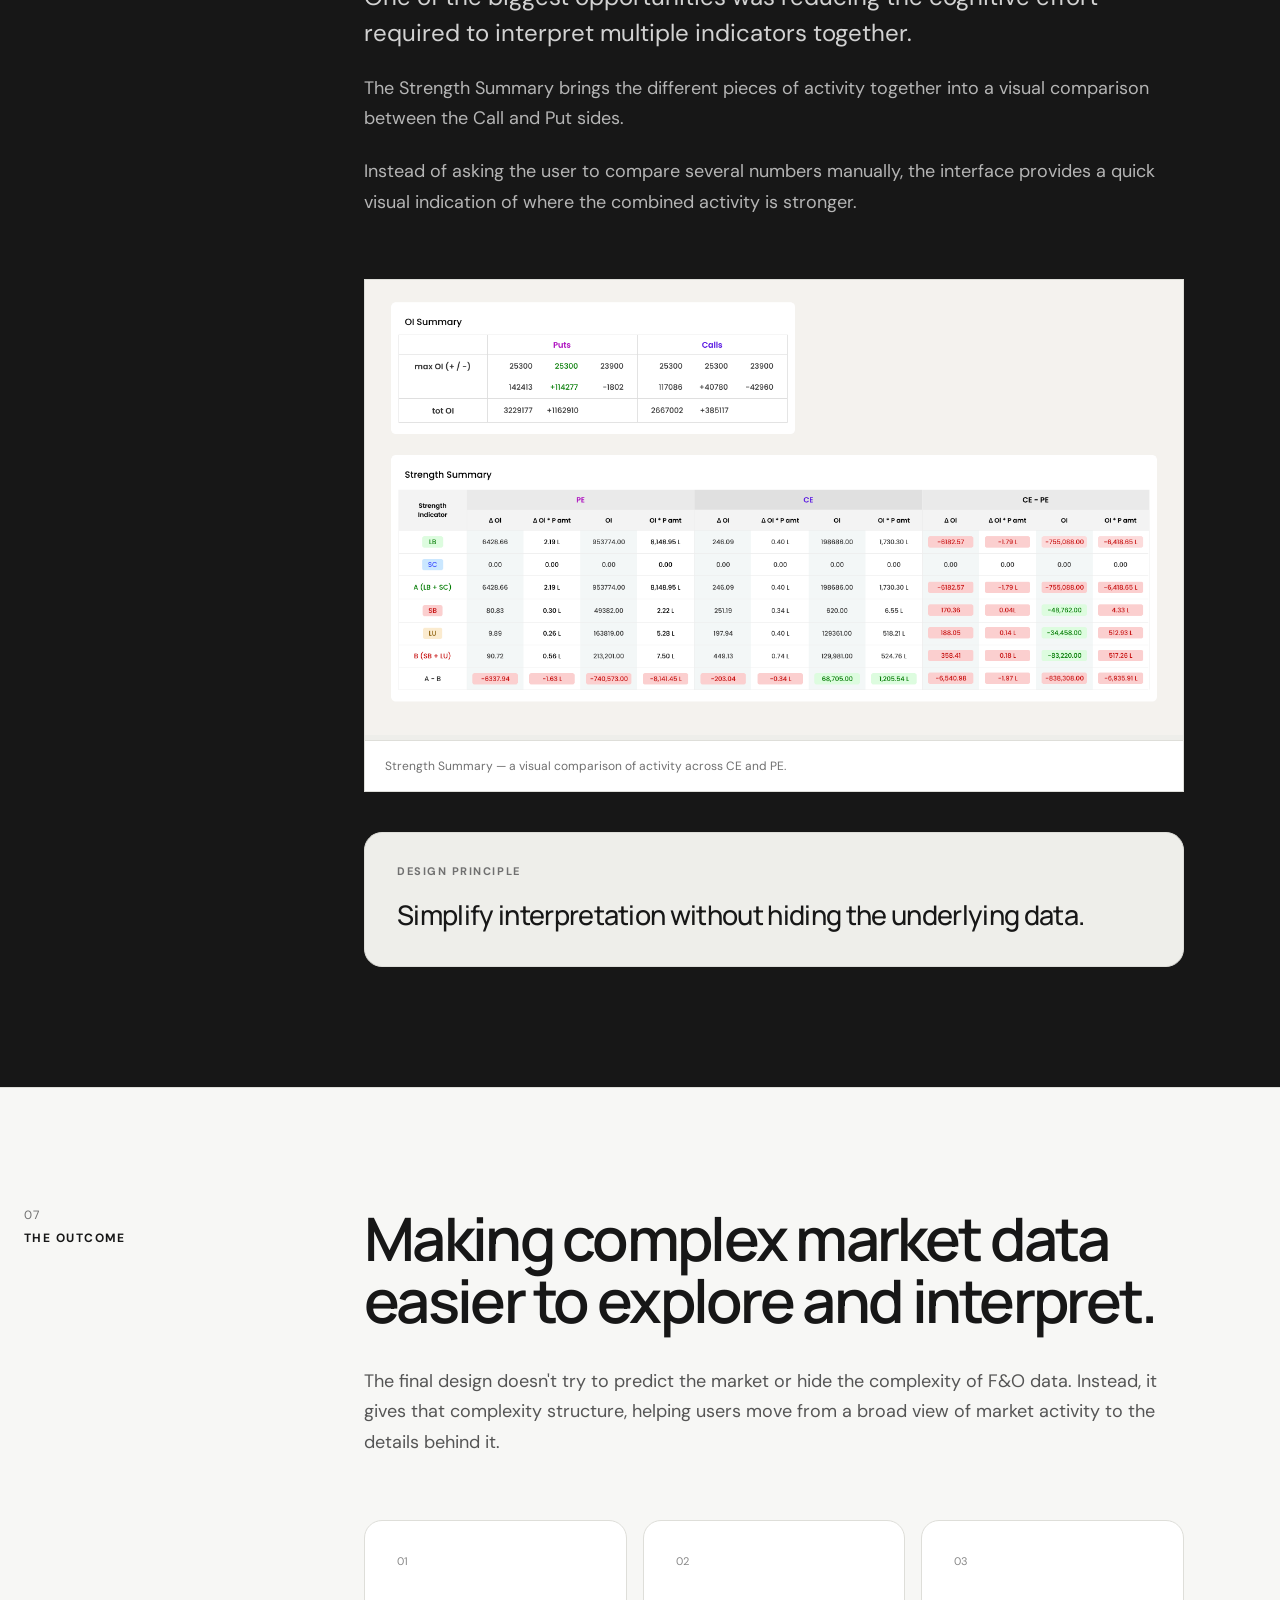
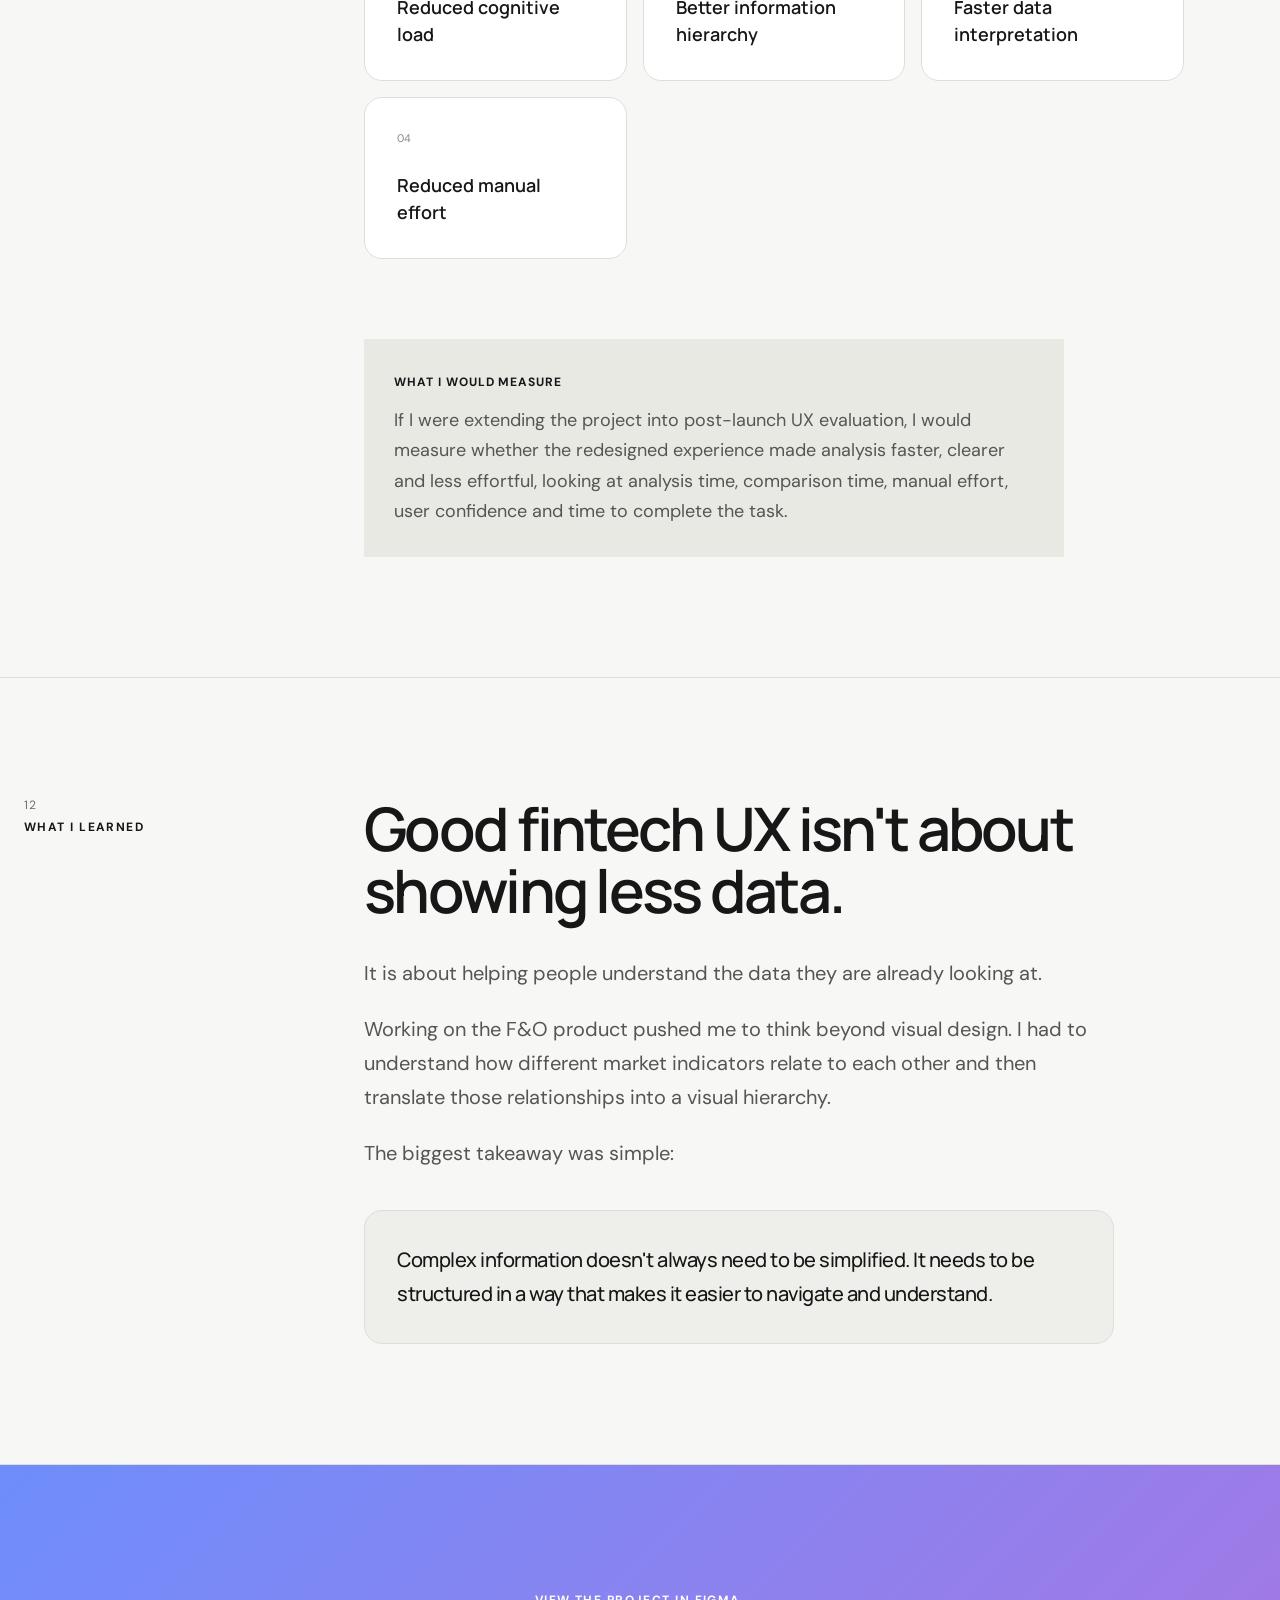
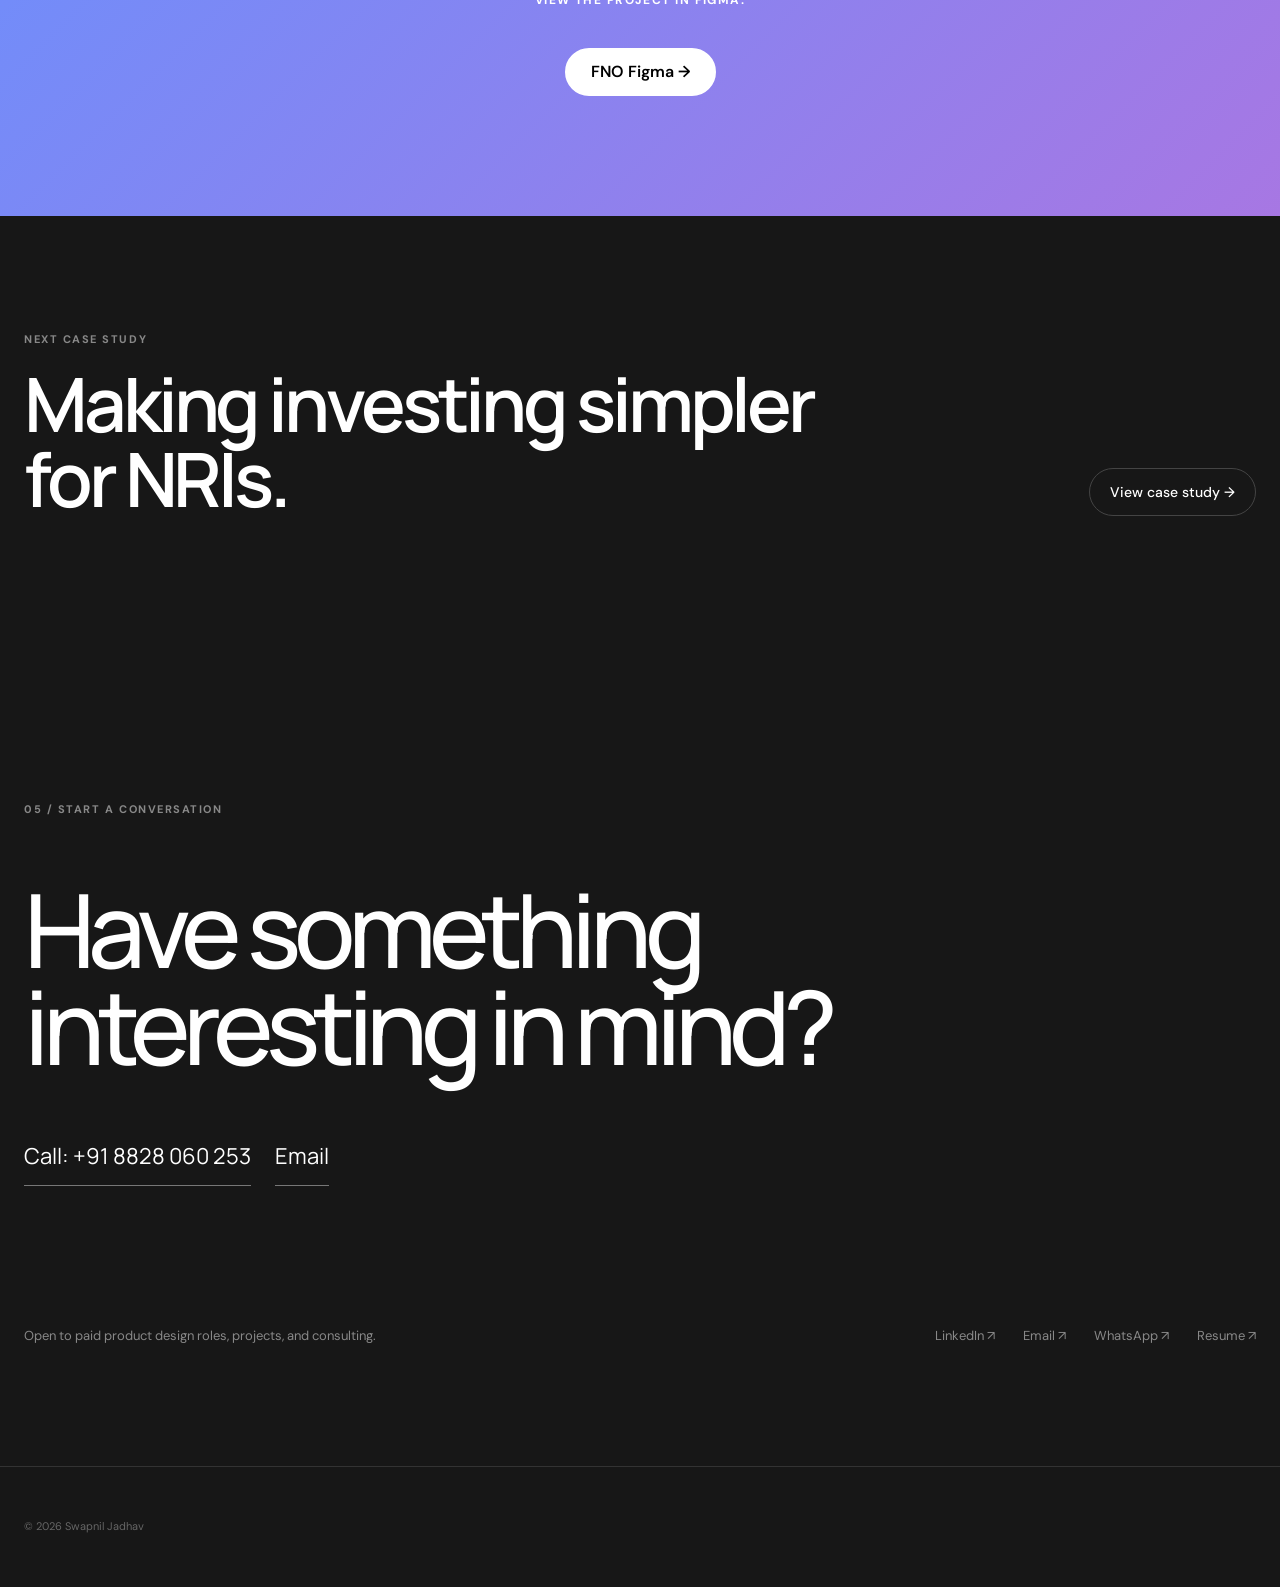
==== commit eee20b9e: "updated design of figma link section" ====
--- a/fno.html
+++ b/fno.html
@@ -808,16 +808,16 @@
 
     </section>
 
-    <section class="section-border">
-
-      <div class="container section-grid">
+    <section class="section-border gradient-bg">
+
+      <div class="container section-grid figma-link-wrapper">
 
         <div>
 
 
 
           <div class="section-label">
-            Figma Link
+            View the project in Figma.
           </div>
 
         </div>
@@ -827,7 +827,7 @@
 
 
           <a href="https://www.figma.com/proto/v2dbgfpVXv9CV5MfJzBBjG/FNO?node-id=1622-9786&t=7SvskZ9WYsXwtaEB-1&scaling=min-zoom&content-scaling=fixed&page-id=1622%3A9785&starting-point-node-id=1622%3A9786"
-            target="_blank" class="nav-cta" style="display:inline-flex">
+            target="_blank" class="nav-cta cta-btn">
             FNO Figma →
           </a>
 
--- a/css/case-study.css
+++ b/css/case-study.css
@@ -322,6 +322,75 @@
   margin-top: 0 !important
 }
 
+
+.figma-link-wrapper {
+  align-items: center !important;
+  grid-template-columns: 1fr !important;
+  gap: 40px !important
+}
+
+.gradient-bg {
+  background: linear-gradient(135deg, #6e8efb, #a777e3) !important;
+}
+
+.figma-link-wrapper .section-label {
+  color: white !important;
+  text-align: center;
+}
+
+.figma-link-wrapper .content {
+  max-width: 100% !important;
+  text-align: center;
+}
+
+/* custom button */
+
+.cta-btn {
+  /* Layout & Typography */
+  display: inline-flex !important;
+  align-items: center;
+  justify-content: center;
+  padding: 10px 24px;
+  /* font-family: 'Segoe UI', system-ui, sans-serif; */
+  font-size: 16px;
+  font-weight: 600;
+
+  /* Initial State: Solid White */
+  color: #000000;
+  background-color: #ffffff;
+  border: 2px solid #ffffff;
+  border-radius: 24px;
+  cursor: pointer;
+
+  /* Drop shadow that blends nicely on gradients */
+  /* box-shadow: 0 4px 14px rgba(0, 0, 0, 0.15); */
+
+  /* Smooth Transition */
+  transition: all 0.25s ease-in-out;
+}
+
+/* Hover State: Inverts to Black */
+.cta-btn:hover {
+  color: #ffffff;
+  background-color: #000000;
+  border-color: #000000;
+  /* transform: translateY(-2px);
+  box-shadow: 0 6px 20px rgba(0, 0, 0, 0.25); */
+}
+
+/* Focus State (Accessibility) */
+.cta-btn:focus-visible {
+  outline: none;
+  /* Creates a clean white ring followed by a dark ring */
+  /* box-shadow: 0 0 0 3px #ffffff, 0 0 0 6px #000000; */
+}
+
+/* Active State (Pressed) */
+.cta-btn:active {
+  /* transform: translateY(1px);
+  box-shadow: 0 2px 8px rgba(0, 0, 0, 0.15); */
+}
+
 /* =========================================================
    INSIGHT
 ========================================================= */
